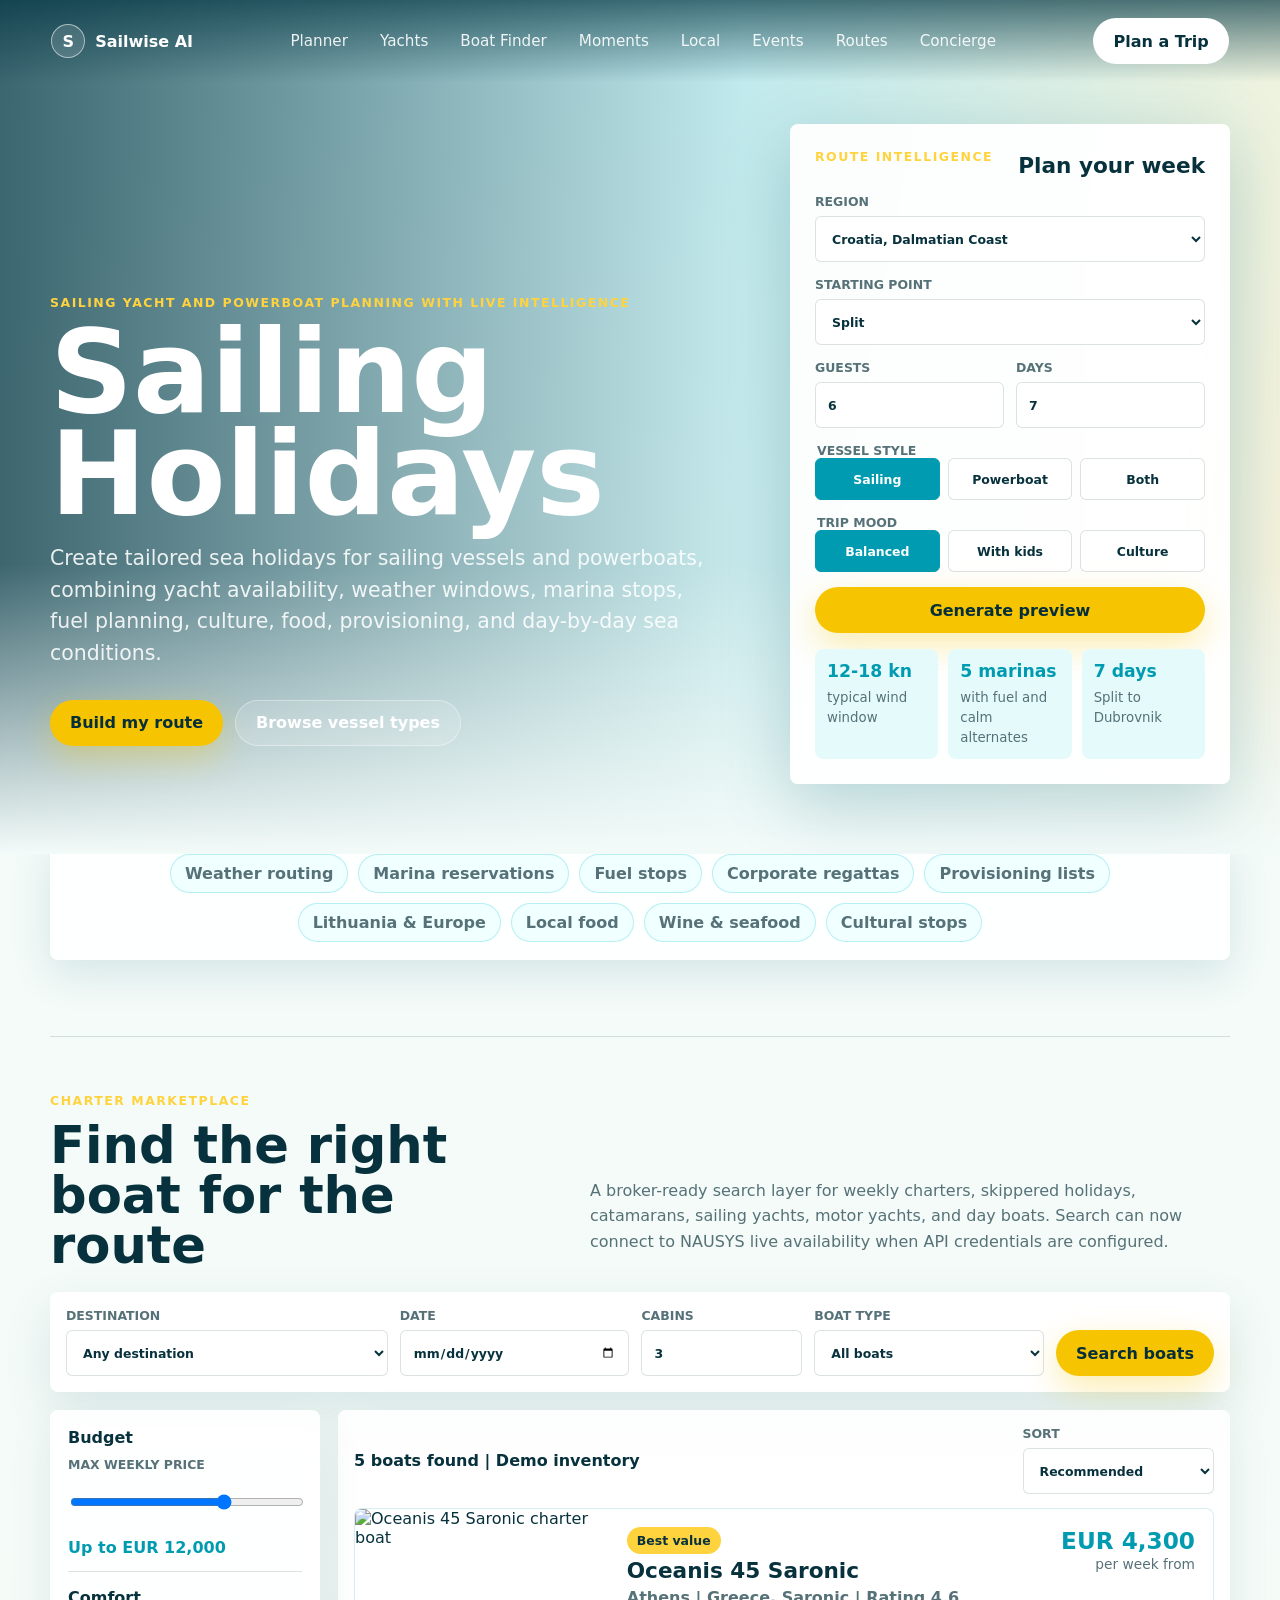
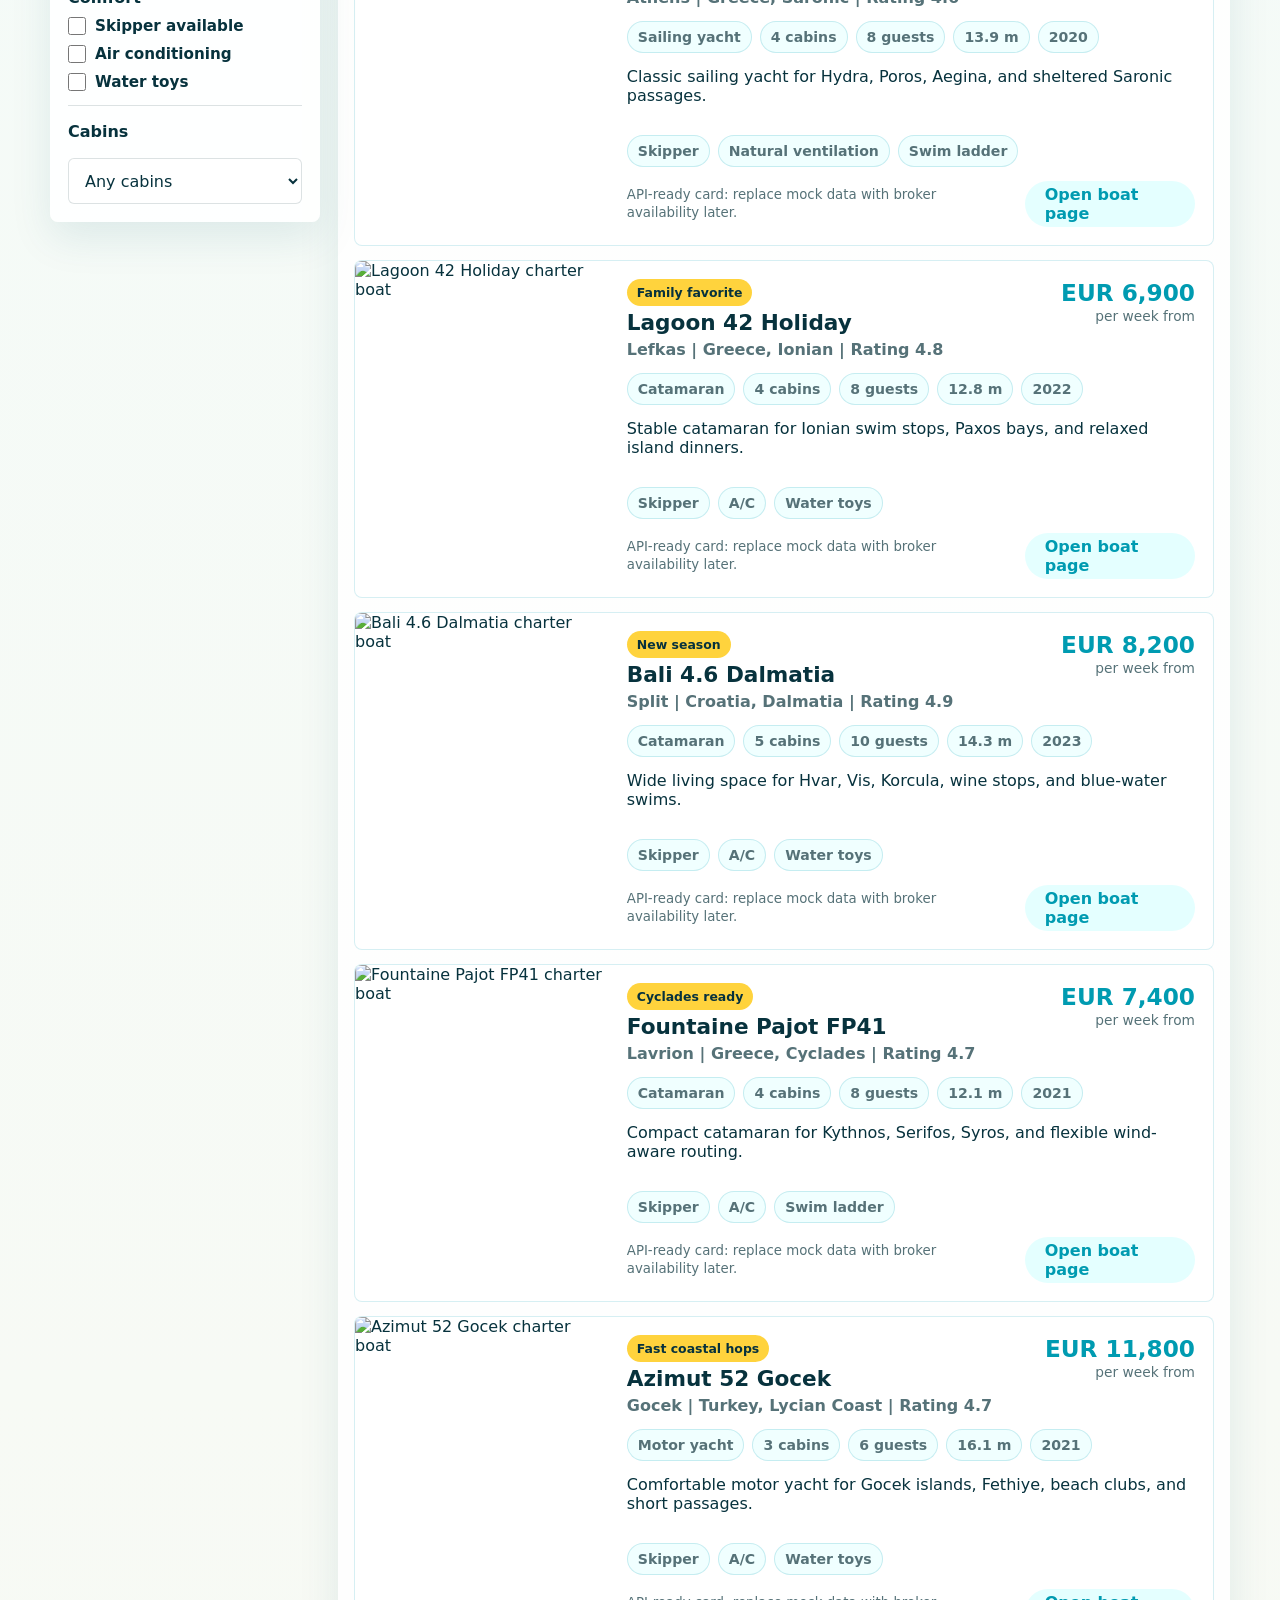
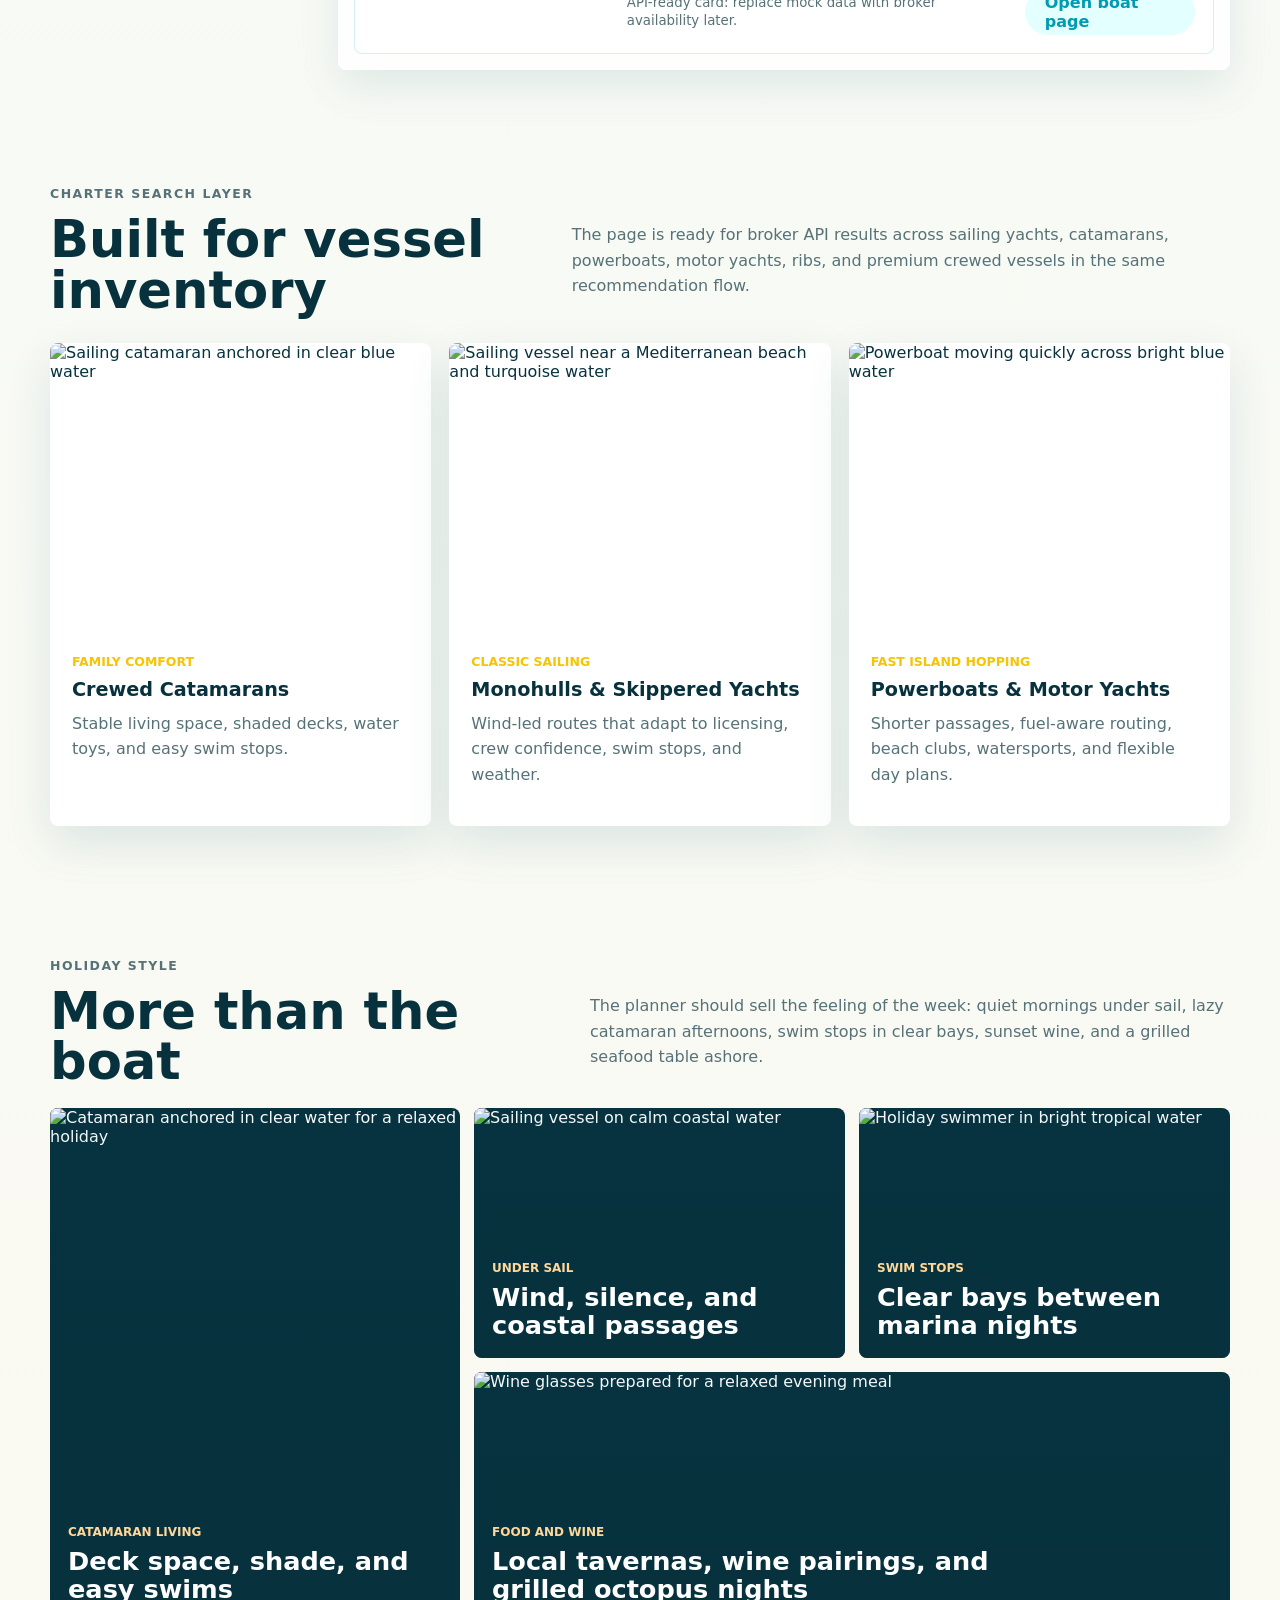
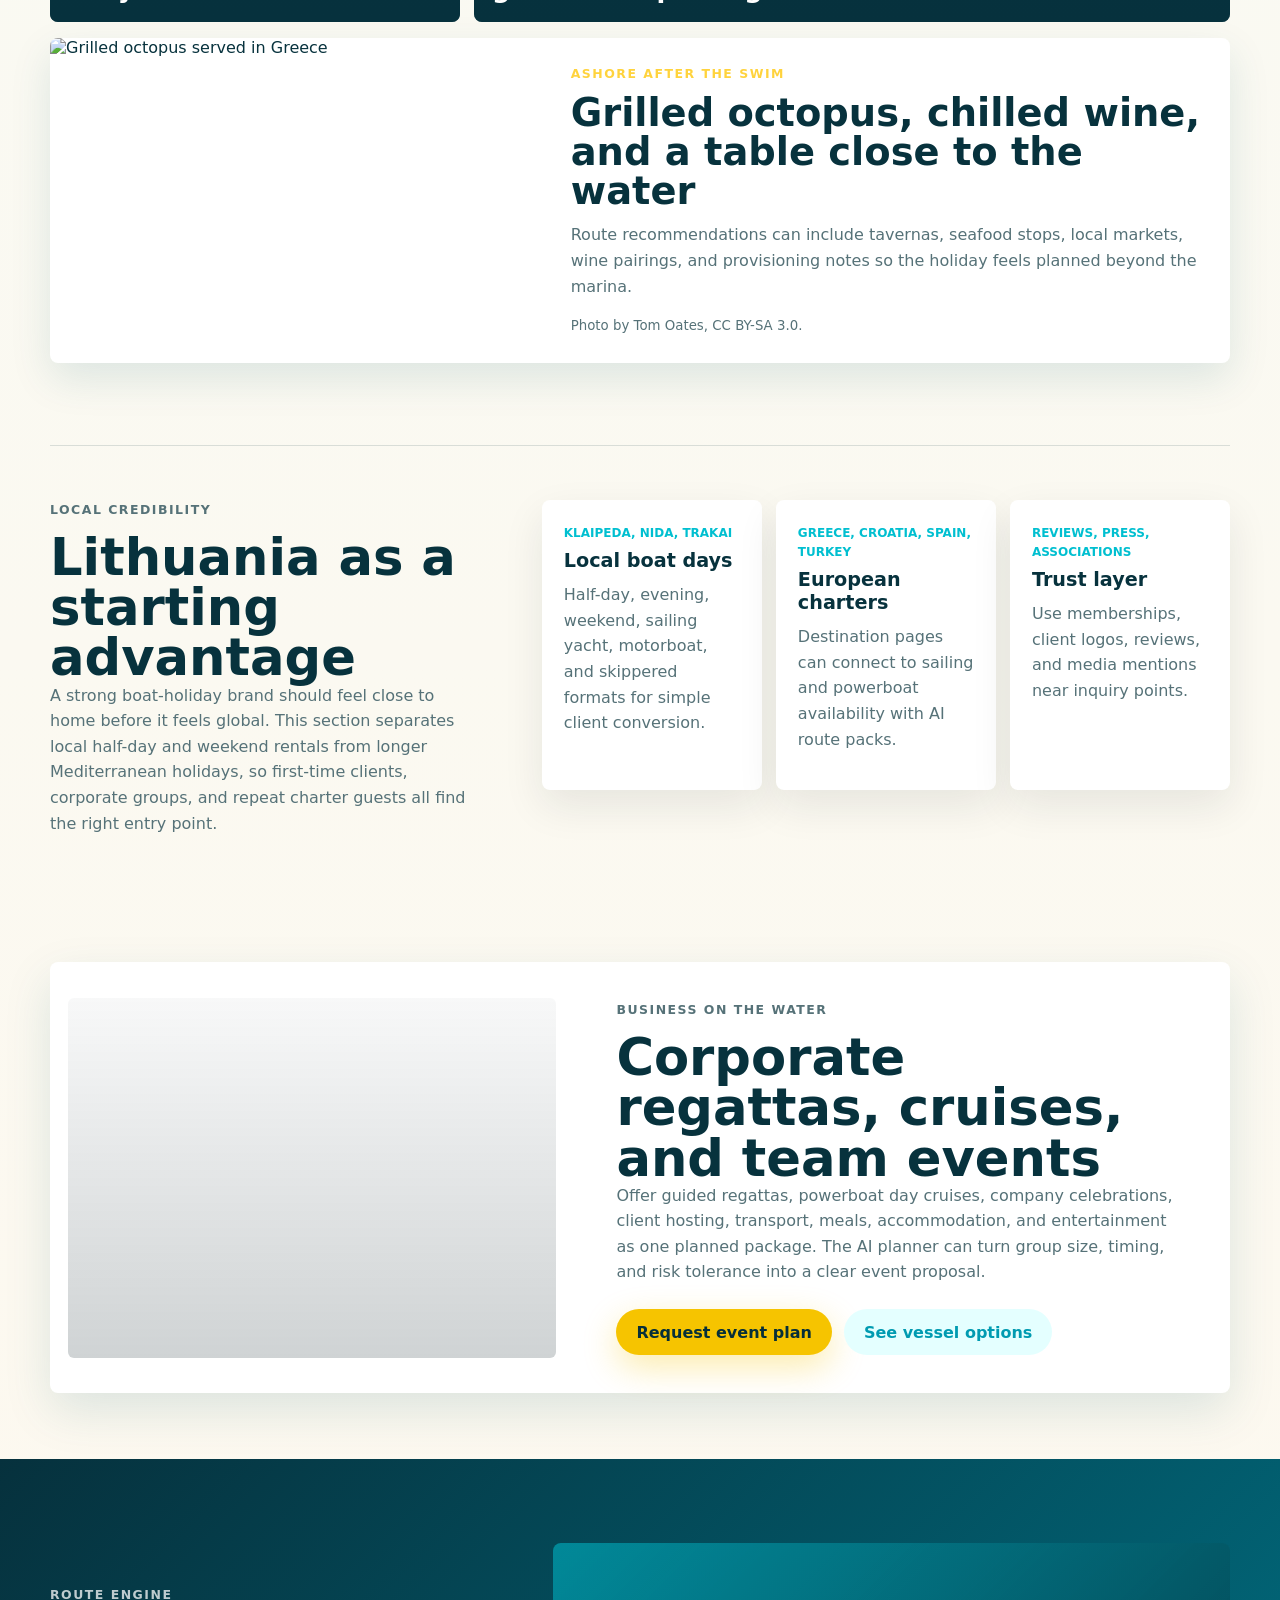
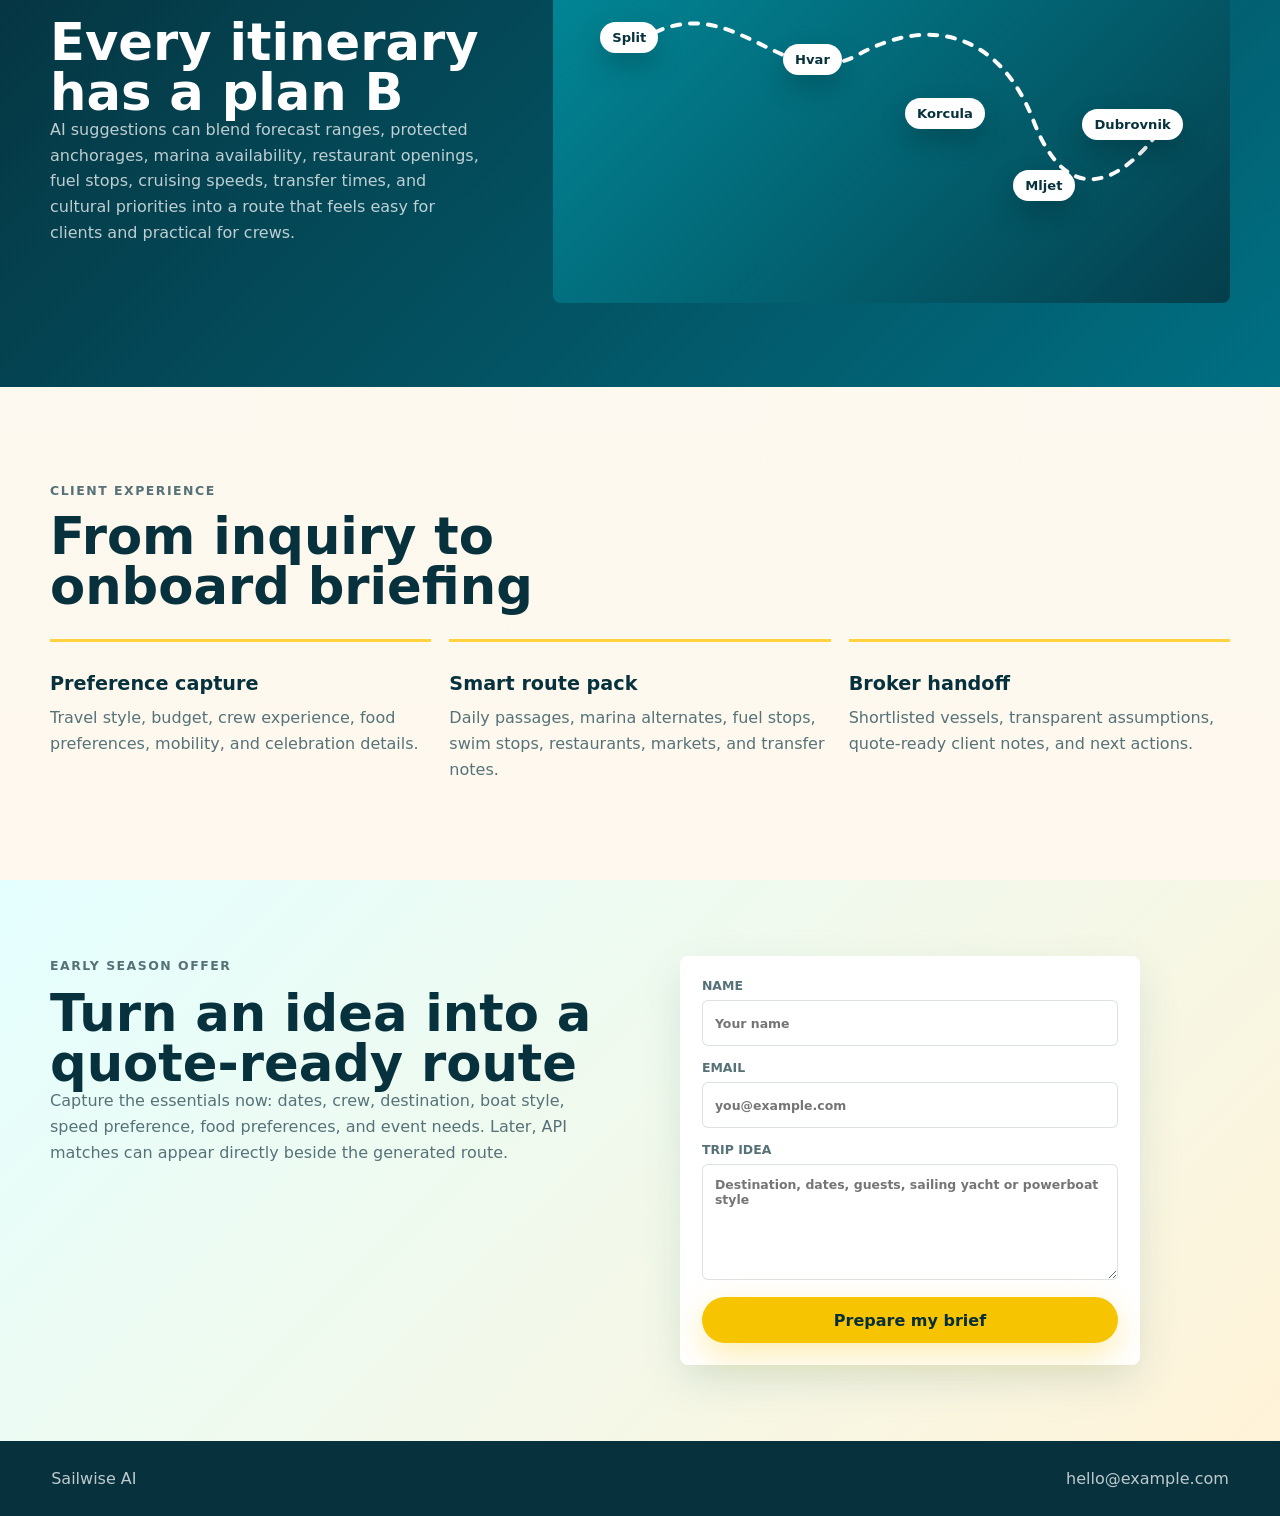
==== index.html @ 71809441 "Add files via upload" ====
<!doctype html>
<html lang="en">
  <head>
    <meta charset="utf-8" />
    <meta name="viewport" content="width=device-width, initial-scale=1" />
    <title>Sailing Holidays | Yacht Charter Planning</title>
    <meta
      name="description"
      content="AI assisted sailing yacht and powerboat holiday planning with routes, weather windows, marinas, food, culture, provisioning, fuel stops, and recommendations."
    />
    <link rel="preconnect" href="https://images.unsplash.com" />
    <link
      rel="stylesheet"
      href="https://unpkg.com/leaflet@1.9.4/dist/leaflet.css"
    />
    <link rel="stylesheet" href="styles.css?v=boat-page-v2" />
  </head>
  <body>
    <header class="site-header" aria-label="Primary navigation">
      <a class="brand" href="#top" aria-label="Sailing Holidays home">
        <span class="brand-mark">S</span>
        <span>Sailwise AI</span>
      </a>
      <nav class="nav-links" aria-label="Main">
        <a href="#planner">Planner</a>
        <a href="#charters">Yachts</a>
        <a href="#boat-finder">Boat Finder</a>
        <a href="#moments">Moments</a>
        <a href="#local">Local</a>
        <a href="#events">Events</a>
        <a href="#routes">Routes</a>
        <a href="#concierge">Concierge</a>
      </nav>
      <a class="nav-cta" href="#planner">Plan a Trip</a>
    </header>

    <main id="top">
      <section class="hero" aria-labelledby="hero-title">
        <div class="hero-shade"></div>
        <div class="hero-inner">
          <div class="hero-copy">
            <p class="eyebrow">Sailing yacht and powerboat planning with live intelligence</p>
            <h1 id="hero-title">Sailing Holidays</h1>
            <p class="hero-lede">
              Create tailored sea holidays for sailing vessels and powerboats, combining yacht
              availability, weather windows, marina stops, fuel planning, culture, food,
              provisioning, and day-by-day sea conditions.
            </p>
            <div class="hero-actions">
              <a class="button primary" href="#planner">Build my route</a>
              <a class="button ghost" href="#charters">Browse vessel types</a>
            </div>
          </div>

          <aside class="planner-panel" id="planner" aria-label="AI sailing holiday route planner">
            <div class="panel-heading">
              <p class="eyebrow">Route intelligence</p>
              <h2>Plan your week</h2>
            </div>

            <form class="planner-form" id="routeForm">
              <label>
                Region
                <select name="region" id="regionSelect">
                  <option value="croatia-dalmatia">Croatia, Dalmatian Coast</option>
                  <option value="greece-ionian">Greece, Ionian Sea</option>
                  <option value="greece-saronic">Greece, Saronic Gulf</option>
                  <option value="greece-cyclades">Greece, Cyclades</option>
                  <option value="turkey-lycian">Turkey, Lycian Coast</option>
                  <option value="italy-amalfi">Italy, Amalfi & Capri</option>
                  <option value="bvi">British Virgin Islands</option>
                </select>
              </label>

              <label>
                Starting point
                <select name="start" id="startSelect"></select>
              </label>

              <div class="field-grid">
                <label>
                  Guests
                  <input name="guests" type="number" min="2" max="12" value="6" />
                </label>
                <label>
                  Days
                  <input name="days" type="number" min="3" max="14" value="7" />
                </label>
              </div>

              <fieldset class="segmented vessel-options" aria-label="Vessel style">
                <legend>Vessel style</legend>
                <label><input type="radio" name="vessel" value="sailing" checked /> Sailing</label>
                <label><input type="radio" name="vessel" value="powerboat" /> Powerboat</label>
                <label><input type="radio" name="vessel" value="mixed" /> Both</label>
              </fieldset>

              <fieldset class="segmented" aria-label="Trip mood">
                <legend>Trip mood</legend>
                <label><input type="radio" name="mood" value="balanced" checked /> Balanced</label>
                <label><input type="radio" name="mood" value="kids" /> With kids</label>
                <label><input type="radio" name="mood" value="culture" /> Culture</label>
              </fieldset>

              <button class="button primary full" type="submit">Generate preview</button>
            </form>

            <div class="route-output" id="routeOutput" aria-live="polite">
              <div>
                <span class="metric">12-18 kn</span>
                <small>typical wind window</small>
              </div>
              <div>
                <span class="metric">5 marinas</span>
                <small>with fuel and calm alternates</small>
              </div>
              <div>
                <span class="metric">7 days</span>
                <small>Split to Dubrovnik</small>
              </div>
            </div>
          </aside>
        </div>
      </section>

      <section class="trust-strip" aria-label="Planning categories">
        <span>Weather routing</span>
        <span>Marina reservations</span>
        <span>Fuel stops</span>
        <span>Corporate regattas</span>
        <span>Provisioning lists</span>
        <span>Lithuania & Europe</span>
        <span>Local food</span>
        <span>Wine & seafood</span>
        <span>Cultural stops</span>
      </section>

      <section class="finder-section" id="boat-finder" aria-labelledby="finder-title">
        <div class="finder-head">
          <div>
            <p class="eyebrow">Charter marketplace</p>
            <h2 id="finder-title">Find the right boat for the route</h2>
          </div>
          <p>
            A broker-ready search layer for weekly charters, skippered holidays, catamarans,
            sailing yachts, motor yachts, and day boats. Search can now connect to NAUSYS live
            availability when API credentials are configured.
          </p>
        </div>

        <form class="finder-search" id="boatFinderForm">
          <label>
            Destination
            <select name="finderRegion" id="finderRegion">
              <option value="all">Any destination</option>
              <option value="greece-ionian">Greece, Ionian Sea</option>
              <option value="greece-saronic">Greece, Saronic Gulf</option>
              <option value="croatia-dalmatia">Croatia, Dalmatian Coast</option>
              <option value="turkey-lycian">Turkey, Lycian Coast</option>
              <option value="italy-amalfi">Italy, Amalfi & Capri</option>
            </select>
          </label>
          <label>
            Date
            <input name="finderDate" type="date" />
          </label>
          <label>
            Cabins
            <input name="finderCabins" type="number" min="1" max="8" value="3" />
          </label>
          <label>
            Boat type
            <select name="finderType" id="finderType">
              <option value="all">All boats</option>
              <option value="catamaran">Catamaran</option>
              <option value="sailing">Sailing yacht</option>
              <option value="motor">Motor yacht</option>
              <option value="powerboat">Powerboat</option>
            </select>
          </label>
          <button class="button primary" type="submit">Search boats</button>
        </form>

        <div class="finder-layout">
          <aside class="finder-filters" aria-label="Boat filters">
            <div class="mobile-filter-head">
              <h3>Filters</h3>
              <button class="button light" type="button" id="closeFilters">Close</button>
            </div>
            <div class="filter-block">
              <h3>Budget</h3>
              <label>
                Max weekly price
                <input id="priceFilter" type="range" min="3000" max="16000" step="500" value="12000" />
              </label>
              <output id="priceOutput">Up to EUR 12,000</output>
            </div>
            <div class="filter-block">
              <h3>Comfort</h3>
              <label class="check-row"><input id="skipperFilter" type="checkbox" /> Skipper available</label>
              <label class="check-row"><input id="acFilter" type="checkbox" /> Air conditioning</label>
              <label class="check-row"><input id="waterToysFilter" type="checkbox" /> Water toys</label>
            </div>
            <div class="filter-block">
              <h3>Cabins</h3>
              <select id="cabinsFilter">
                <option value="0">Any cabins</option>
                <option value="3">3+ cabins</option>
                <option value="4">4+ cabins</option>
                <option value="5">5+ cabins</option>
              </select>
            </div>
          </aside>

          <div class="finder-results-wrap">
            <div class="mobile-filter-bar">
              <button class="button light" type="button" id="openFilters">Filter</button>
              <label>
                Sort
                <select id="mobileSortBoats">
                  <option value="recommended">Recommended</option>
                  <option value="price">Lowest price</option>
                  <option value="rating">Highest rating</option>
                  <option value="year">Newest</option>
                </select>
              </label>
            </div>
            <div class="finder-toolbar">
              <span id="boatResultCount">6 boats found</span>
              <label>
                Sort
                <select id="sortBoats">
                  <option value="recommended">Recommended</option>
                  <option value="price">Lowest price</option>
                  <option value="rating">Highest rating</option>
                  <option value="year">Newest</option>
                </select>
              </label>
            </div>
            <div class="boat-results" id="boatResults" aria-live="polite"></div>
          </div>
        </div>
      </section>

      <section class="section" id="charters">
        <div class="section-head">
          <p class="eyebrow">Charter search layer</p>
          <h2>Built for vessel inventory</h2>
          <p>
            The page is ready for broker API results across sailing yachts, catamarans,
            powerboats, motor yachts, ribs, and premium crewed vessels in the same recommendation flow.
          </p>
        </div>

        <div class="yacht-grid">
          <article class="yacht-card">
            <img
              src="https://images.unsplash.com/photo-1569263979104-865ab7cd8d13?auto=format&fit=crop&w=900&q=80"
              alt="Sailing catamaran anchored in clear blue water"
            />
            <div class="card-body">
              <span>Family comfort</span>
              <h3>Crewed Catamarans</h3>
              <p>Stable living space, shaded decks, water toys, and easy swim stops.</p>
            </div>
          </article>
          <article class="yacht-card">
            <img
              src="https://images.unsplash.com/photo-1507525428034-b723cf961d3e?auto=format&fit=crop&w=900&q=80"
              alt="Sailing vessel near a Mediterranean beach and turquoise water"
            />
            <div class="card-body">
              <span>Classic sailing</span>
              <h3>Monohulls & Skippered Yachts</h3>
              <p>Wind-led routes that adapt to licensing, crew confidence, swim stops, and weather.</p>
            </div>
          </article>
          <article class="yacht-card">
            <img
              src="https://images.unsplash.com/photo-1567899378494-47b22a2ae96a?auto=format&fit=crop&w=900&q=80"
              alt="Powerboat moving quickly across bright blue water"
            />
            <div class="card-body">
              <span>Fast island hopping</span>
              <h3>Powerboats & Motor Yachts</h3>
              <p>Shorter passages, fuel-aware routing, beach clubs, watersports, and flexible day plans.</p>
            </div>
          </article>
        </div>
      </section>

      <section class="moments-section" id="moments" aria-labelledby="moments-title">
        <div class="moments-head">
          <p class="eyebrow">Holiday style</p>
          <h2 id="moments-title">More than the boat</h2>
          <p>
            The planner should sell the feeling of the week: quiet mornings under sail, lazy
            catamaran afternoons, swim stops in clear bays, sunset wine, and a grilled seafood table ashore.
          </p>
        </div>
        <div class="moments-grid">
          <article class="moment-card large">
            <img
              src="https://images.unsplash.com/photo-1569263979104-865ab7cd8d13?auto=format&fit=crop&w=1200&q=82"
              alt="Catamaran anchored in clear water for a relaxed holiday"
            />
            <div>
              <span>Catamaran living</span>
              <h3>Deck space, shade, and easy swims</h3>
            </div>
          </article>
          <article class="moment-card">
            <img
              src="https://images.unsplash.com/photo-1500530855697-b586d89ba3ee?auto=format&fit=crop&w=900&q=82"
              alt="Sailing vessel on calm coastal water"
            />
            <div>
              <span>Under sail</span>
              <h3>Wind, silence, and coastal passages</h3>
            </div>
          </article>
          <article class="moment-card">
            <img
              src="https://images.unsplash.com/photo-1544551763-46a013bb70d5?auto=format&fit=crop&w=900&q=82"
              alt="Holiday swimmer in bright tropical water"
            />
            <div>
              <span>Swim stops</span>
              <h3>Clear bays between marina nights</h3>
            </div>
          </article>
          <article class="moment-card wide">
            <img
              src="https://images.unsplash.com/photo-1510812431401-41d2bd2722f3?auto=format&fit=crop&w=1200&q=82"
              alt="Wine glasses prepared for a relaxed evening meal"
            />
            <div>
              <span>Food and wine</span>
              <h3>Local tavernas, wine pairings, and grilled octopus nights</h3>
            </div>
          </article>
        </div>
        <div class="taste-strip">
          <img
            src="https://upload.wikimedia.org/wikipedia/commons/2/2d/GrilledOctopus.JPG"
            alt="Grilled octopus served in Greece"
          />
          <div>
            <p class="eyebrow">Ashore after the swim</p>
            <h3>Grilled octopus, chilled wine, and a table close to the water</h3>
            <p>
              Route recommendations can include tavernas, seafood stops, local markets,
              wine pairings, and provisioning notes so the holiday feels planned beyond the marina.
            </p>
            <small>Photo by Tom Oates, CC BY-SA 3.0.</small>
          </div>
        </div>
      </section>

      <section class="local-section" id="local">
        <div class="local-copy">
          <p class="eyebrow">Local credibility</p>
          <h2>Lithuania as a starting advantage</h2>
          <p>
            A strong boat-holiday brand should feel close to home before it feels global. This section
            separates local half-day and weekend rentals from longer Mediterranean holidays, so
            first-time clients, corporate groups, and repeat charter guests all find the right entry point.
          </p>
        </div>
        <div class="local-grid">
          <article>
            <span>Klaipeda, Nida, Trakai</span>
            <h3>Local boat days</h3>
            <p>Half-day, evening, weekend, sailing yacht, motorboat, and skippered formats for simple client conversion.</p>
          </article>
          <article>
            <span>Greece, Croatia, Spain, Turkey</span>
            <h3>European charters</h3>
            <p>Destination pages can connect to sailing and powerboat availability with AI route packs.</p>
          </article>
          <article>
            <span>Reviews, press, associations</span>
            <h3>Trust layer</h3>
            <p>Use memberships, client logos, reviews, and media mentions near inquiry points.</p>
          </article>
        </div>
      </section>

      <section class="events-band" id="events">
        <div class="events-media" aria-hidden="true"></div>
        <div class="events-copy">
          <p class="eyebrow">Business on the water</p>
          <h2>Corporate regattas, cruises, and team events</h2>
          <p>
            Offer guided regattas, powerboat day cruises, company celebrations, client hosting,
            transport, meals, accommodation, and entertainment as one planned package. The AI planner
            can turn group size, timing, and risk tolerance into a clear event proposal.
          </p>
          <div class="event-actions">
            <a class="button primary" href="#inquiry">Request event plan</a>
            <a class="button light" href="#charters">See vessel options</a>
          </div>
        </div>
      </section>

      <section class="route-section" id="routes">
        <div class="route-copy">
          <p class="eyebrow">Route engine</p>
          <h2>Every itinerary has a plan B</h2>
          <p>
            AI suggestions can blend forecast ranges, protected anchorages, marina availability,
            restaurant openings, fuel stops, cruising speeds, transfer times, and cultural priorities
            into a route that feels easy for clients and practical for crews.
          </p>
        </div>
        <div class="route-map" aria-label="Sample boat holiday route">
          <div class="port port-a">Split</div>
          <div class="port port-b">Hvar</div>
          <div class="port port-c">Korcula</div>
          <div class="port port-d">Mljet</div>
          <div class="port port-e">Dubrovnik</div>
          <svg viewBox="0 0 640 360" role="img" aria-label="Curved sample boat route line">
            <path d="M68 98 C160 38 210 154 286 112 S430 94 462 178 S544 246 588 188" />
          </svg>
        </div>
      </section>

      <section class="section compact" id="concierge">
        <div class="section-head">
          <p class="eyebrow">Client experience</p>
          <h2>From inquiry to onboard briefing</h2>
        </div>
        <div class="feature-row">
          <article>
            <h3>Preference capture</h3>
            <p>Travel style, budget, crew experience, food preferences, mobility, and celebration details.</p>
          </article>
          <article>
            <h3>Smart route pack</h3>
            <p>Daily passages, marina alternates, fuel stops, swim stops, restaurants, markets, and transfer notes.</p>
          </article>
          <article>
            <h3>Broker handoff</h3>
            <p>Shortlisted vessels, transparent assumptions, quote-ready client notes, and next actions.</p>
          </article>
        </div>
      </section>

      <section class="inquiry-section" id="inquiry" aria-labelledby="inquiry-title">
        <div>
          <p class="eyebrow">Early season offer</p>
          <h2 id="inquiry-title">Turn an idea into a quote-ready route</h2>
          <p>
            Capture the essentials now: dates, crew, destination, boat style, speed preference,
            food preferences, and event needs. Later, API matches can appear directly beside the generated route.
          </p>
        </div>
        <form class="inquiry-form">
          <label>
            Name
            <input type="text" name="name" placeholder="Your name" />
          </label>
          <label>
            Email
            <input type="email" name="email" placeholder="you@example.com" />
          </label>
          <label>
            Trip idea
            <textarea name="idea" placeholder="Destination, dates, guests, sailing yacht or powerboat style"></textarea>
          </label>
          <button class="button primary full" type="button">Prepare my brief</button>
        </form>
      </section>
    </main>

    <footer class="footer">
      <span>Sailwise AI</span>
      <a href="mailto:hello@example.com">hello@example.com</a>
    </footer>

    <script src="https://unpkg.com/leaflet@1.9.4/dist/leaflet.js"></script>
    <script src="script.js?v=boat-page-v2"></script>
  </body>
</html>
---- styles.css ----
:root {
  --ink: #07323d;
  --muted: #567278;
  --paper: #f3fbf9;
  --sea: #009bb1;
  --teal: #00bfd0;
  --coral: #f6c400;
  --gold: #ffd33d;
  --night: #06313d;
  --line: rgba(7, 50, 61, 0.14);
  --white: #ffffff;
  --shadow: 0 20px 70px rgba(0, 91, 111, 0.24);
}

* {
  box-sizing: border-box;
}

html {
  scroll-behavior: smooth;
}

body {
  margin: 0;
  color: var(--ink);
  font-family:
    Inter, ui-sans-serif, system-ui, -apple-system, BlinkMacSystemFont, "Segoe UI", sans-serif;
  background:
    linear-gradient(180deg, #e9fbfb 0, var(--paper) 520px, #fff8ed 100%);
  letter-spacing: 0;
}

a {
  color: inherit;
  text-decoration: none;
}

img {
  display: block;
  width: 100%;
}

.site-header {
  position: fixed;
  top: 0;
  left: 0;
  right: 0;
  z-index: 20;
  display: flex;
  align-items: center;
  justify-content: space-between;
  gap: 24px;
  padding: 18px clamp(18px, 4vw, 56px);
  color: var(--white);
  background: linear-gradient(180deg, rgba(3, 53, 65, 0.68), rgba(3, 53, 65, 0));
}

.brand {
  display: inline-flex;
  align-items: center;
  gap: 10px;
  font-weight: 800;
}

.brand-mark {
  display: grid;
  width: 34px;
  height: 34px;
  place-items: center;
  border: 1px solid rgba(255, 255, 255, 0.55);
  border-radius: 50%;
  background: rgba(255, 255, 255, 0.14);
}

.nav-links {
  display: flex;
  align-items: center;
  gap: clamp(14px, 3vw, 32px);
  font-size: 0.95rem;
}

.nav-links a {
  opacity: 0.9;
}

.nav-links a:hover {
  opacity: 1;
}

.nav-cta,
.button {
  display: inline-flex;
  min-height: 46px;
  align-items: center;
  justify-content: center;
  border: 0;
  border-radius: 999px;
  padding: 0 20px;
  font: inherit;
  font-weight: 800;
  cursor: pointer;
}

.nav-cta {
  color: var(--ink);
  background: var(--white);
}

.hero {
  position: relative;
  min-height: 94vh;
  overflow: hidden;
  color: var(--white);
  background:
    linear-gradient(90deg, rgba(4, 55, 68, 0.76), rgba(0, 155, 177, 0.18) 58%, rgba(255, 200, 74, 0.16)),
    url("https://images.pexels.com/photos/32330651/pexels-photo-32330651.jpeg?auto=compress&cs=tinysrgb&w=2400")
      center 58% / cover;
  background-position:
    center,
    center 58%;
  background-size:
    cover,
    cover;
}

.hero-shade {
  position: absolute;
  inset: auto 0 0;
  height: 34%;
  background: linear-gradient(0deg, var(--paper), rgba(243, 251, 249, 0));
}

.hero-inner {
  position: relative;
  z-index: 1;
  display: grid;
  grid-template-columns: minmax(0, 1fr) minmax(330px, 440px);
  gap: clamp(28px, 6vw, 80px);
  align-items: end;
  width: calc(100% - 36px);
  max-width: 1180px;
  min-height: 94vh;
  margin: 0 auto;
  padding: 124px 0 70px;
}

.hero-copy {
  max-width: 700px;
  padding-bottom: 38px;
}

.eyebrow {
  margin: 0 0 12px;
  color: var(--gold);
  font-size: 0.78rem;
  font-weight: 900;
  letter-spacing: 0.12em;
  text-transform: uppercase;
}

h1,
h2,
h3,
p {
  margin-top: 0;
}

h1 {
  max-width: 760px;
  margin-bottom: 18px;
  font-size: clamp(3.4rem, 9vw, 7.8rem);
  line-height: 0.88;
  letter-spacing: 0;
}

.hero-lede {
  max-width: 660px;
  margin-bottom: 30px;
  color: rgba(255, 255, 255, 0.88);
  font-size: clamp(1.05rem, 2vw, 1.28rem);
  line-height: 1.55;
}

.hero-actions {
  display: flex;
  flex-wrap: wrap;
  gap: 12px;
}

.button.primary {
  color: #062f39;
  background: var(--coral);
  box-shadow: 0 12px 34px rgba(246, 196, 0, 0.32);
}

.button.ghost {
  color: var(--white);
  background: rgba(255, 255, 255, 0.15);
  border: 1px solid rgba(255, 255, 255, 0.36);
}

.button.full {
  width: 100%;
}

.planner-panel {
  border: 1px solid rgba(255, 255, 255, 0.28);
  border-radius: 8px;
  padding: 24px;
  color: var(--ink);
  background: rgba(255, 255, 255, 0.94);
  box-shadow: var(--shadow);
  backdrop-filter: blur(16px);
}

.panel-heading {
  display: flex;
  align-items: end;
  justify-content: space-between;
  gap: 14px;
  margin-bottom: 18px;
}

.panel-heading h2 {
  margin: 0;
  font-size: 1.35rem;
}

.planner-form {
  display: grid;
  gap: 15px;
}

label,
legend {
  color: var(--muted);
  font-size: 0.78rem;
  font-weight: 900;
  text-transform: uppercase;
}

select,
input {
  width: 100%;
  height: 46px;
  margin-top: 7px;
  border: 1px solid var(--line);
  border-radius: 6px;
  padding: 0 12px;
  color: var(--ink);
  background: var(--white);
  font: inherit;
}

textarea {
  width: 100%;
  min-height: 116px;
  margin-top: 7px;
  border: 1px solid var(--line);
  border-radius: 6px;
  padding: 12px;
  color: var(--ink);
  background: var(--white);
  font: inherit;
  resize: vertical;
}

.field-grid {
  display: grid;
  grid-template-columns: 1fr 1fr;
  gap: 12px;
}

.segmented {
  display: grid;
  grid-template-columns: repeat(3, 1fr);
  gap: 8px;
  margin: 0;
  border: 0;
  padding: 0;
}

.segmented legend {
  grid-column: 1 / -1;
  margin-bottom: 0;
}

.segmented label {
  display: flex;
  min-height: 42px;
  align-items: center;
  justify-content: center;
  border: 1px solid var(--line);
  border-radius: 6px;
  padding: 0 8px;
  color: var(--ink);
  background: var(--white);
  text-align: center;
  text-transform: none;
}

.segmented input {
  position: absolute;
  opacity: 0;
  pointer-events: none;
}

.segmented label:has(input:checked) {
  border-color: var(--sea);
  color: var(--white);
  background: var(--sea);
}

.route-output {
  display: grid;
  grid-template-columns: repeat(3, 1fr);
  gap: 10px;
  margin-top: 16px;
}

.route-output > div {
  min-height: 84px;
  border-radius: 8px;
  padding: 12px;
  background: #e5fbfb;
}

.route-output .route-loading,
.route-output .ai-preview {
  grid-column: 1 / -1;
}

.ai-preview p {
  margin: 8px 0 0;
  color: var(--muted);
  line-height: 1.55;
}

.real-route-map {
  display: grid;
  grid-template-columns: minmax(220px, 0.9fr) minmax(0, 1fr);
  gap: 14px;
  align-items: stretch;
  margin: 12px 0 16px;
}

.leaflet-route-map {
  width: 100%;
  height: 280px;
  min-height: 190px;
  border-radius: 8px;
  overflow: hidden;
  border: 1px solid rgba(0, 155, 177, 0.22);
  box-shadow: inset 0 0 0 1px rgba(255, 255, 255, 0.4);
}

.painted-route-map {
  background: #e5fbfb;
}

.painted-route-map svg {
  display: block;
  width: 100%;
  height: 100%;
}

.chart-land {
  fill: #f6e7bd;
  stroke: rgba(7, 50, 61, 0.16);
  stroke-width: 0.7;
}

.chart-island {
  fill: #fff2c8;
  stroke: rgba(7, 50, 61, 0.18);
  stroke-width: 0.6;
}

.chart-contour {
  fill: none;
  stroke: rgba(255, 255, 255, 0.55);
  stroke-dasharray: 2 3;
  stroke-linecap: round;
  stroke-width: 0.9;
}

.chart-route {
  fill: none;
  stroke: #f6c400;
  stroke-dasharray: 3 2.4;
  stroke-linecap: round;
  stroke-linejoin: round;
  stroke-width: 1.7;
}

.chart-stop {
  fill: #f6c400;
  stroke: #ffffff;
  stroke-width: 0.9;
}

.chart-stop-number {
  fill: #06313d;
  font-size: 3.5px;
  font-weight: 900;
  text-anchor: middle;
}

.chart-label {
  fill: #06313d;
  font-size: 3.1px;
  font-weight: 800;
  paint-order: stroke;
  stroke: rgba(255, 255, 255, 0.74);
  stroke-width: 1px;
}

.route-number-tooltip {
  border: 0;
  box-shadow: none;
  color: #06313d;
  background: transparent;
  font-size: 0.72rem;
  font-weight: 900;
}

.mini-route-stops {
  display: grid;
  gap: 8px;
  max-height: 230px;
  margin: 0;
  overflow: auto;
  padding: 0;
  list-style: none;
}

.mini-route-stops li {
  border: 1px solid rgba(0, 155, 177, 0.18);
  border-radius: 8px;
  padding: 10px;
  background: rgba(255, 255, 255, 0.72);
}

.mini-route-stops strong,
.mini-route-stops span {
  display: block;
}

.mini-route-stops strong {
  margin-bottom: 4px;
  color: var(--ink);
}

.mini-route-stops span {
  color: var(--muted);
  font-size: 0.9rem;
  line-height: 1.35;
}

.route-error {
  border: 1px solid rgba(180, 53, 35, 0.26);
  background: #fff4e0;
}

.metric {
  display: block;
  margin-bottom: 6px;
  color: var(--sea);
  font-size: 1.08rem;
  font-weight: 900;
}

small {
  color: var(--muted);
  line-height: 1.35;
}

.trust-strip {
  display: flex;
  flex-wrap: wrap;
  gap: 10px;
  justify-content: center;
  width: calc(100% - 36px);
  max-width: 1180px;
  margin: -18px auto 0;
  padding: 18px;
  border-radius: 8px;
  color: var(--muted);
  background: rgba(255, 255, 255, 0.94);
  box-shadow: 0 14px 40px rgba(0, 91, 111, 0.13);
}

.trust-strip span {
  border: 1px solid rgba(0, 191, 208, 0.24);
  border-radius: 999px;
  padding: 9px 14px;
  font-weight: 800;
  background: #f0ffff;
}

.section {
  width: calc(100% - 36px);
  max-width: 1180px;
  margin: 0 auto;
  padding: 94px 0 30px;
}

.section-head {
  display: grid;
  grid-template-columns: 0.75fr 1fr;
  gap: 28px;
  align-items: end;
  margin-bottom: 28px;
}

.section-head .eyebrow {
  grid-column: 1 / -1;
  margin-bottom: -18px;
}

h2 {
  margin-bottom: 0;
  font-size: clamp(2rem, 4vw, 3.7rem);
  line-height: 0.98;
}

.section-head p,
.route-copy p,
.feature-row p,
.card-body p {
  color: var(--muted);
  line-height: 1.6;
}

.yacht-grid {
  display: grid;
  grid-template-columns: repeat(3, 1fr);
  gap: 18px;
}

.yacht-card {
  overflow: hidden;
  border-radius: 8px;
  background: var(--white);
  box-shadow: 0 18px 46px rgba(0, 91, 111, 0.12);
}

.yacht-card img {
  aspect-ratio: 4 / 3;
  object-fit: cover;
}

.card-body {
  padding: 22px;
}

.card-body span {
  color: var(--coral);
  font-size: 0.78rem;
  font-weight: 900;
  text-transform: uppercase;
}

.card-body h3,
.feature-row h3,
.local-grid h3 {
  margin: 8px 0 10px;
  font-size: 1.2rem;
}

.finder-section {
  width: calc(100% - 36px);
  max-width: 1180px;
  margin: 76px auto 0;
  padding: 56px 0 20px;
  border-top: 1px solid var(--line);
}

.finder-head {
  display: grid;
  grid-template-columns: minmax(0, 0.8fr) minmax(0, 1fr);
  gap: 28px;
  align-items: end;
  margin-bottom: 22px;
}

.finder-head p:not(.eyebrow) {
  color: var(--muted);
  line-height: 1.6;
}

.finder-search {
  display: grid;
  grid-template-columns: 1.4fr 1fr 0.7fr 1fr auto;
  gap: 12px;
  align-items: end;
  border-radius: 8px;
  padding: 16px;
  background: var(--white);
  box-shadow: 0 18px 48px rgba(0, 91, 111, 0.12);
}

.finder-layout {
  display: grid;
  grid-template-columns: 270px minmax(0, 1fr);
  gap: 18px;
  align-items: start;
  margin-top: 18px;
}

.finder-filters,
.finder-results-wrap {
  border-radius: 8px;
  background: rgba(255, 255, 255, 0.9);
  box-shadow: 0 16px 42px rgba(0, 91, 111, 0.1);
}

.finder-filters {
  display: grid;
  gap: 16px;
  padding: 18px;
  position: sticky;
  top: 84px;
}

.mobile-filter-head,
.mobile-filter-bar {
  display: none;
}

.filter-block {
  display: grid;
  gap: 10px;
  padding-bottom: 14px;
  border-bottom: 1px solid var(--line);
}

.filter-block:last-child {
  border-bottom: 0;
  padding-bottom: 0;
}

.filter-block h3 {
  margin: 0;
  font-size: 1rem;
}

.filter-block output {
  color: var(--sea);
  font-weight: 900;
}

.check-row {
  display: flex;
  align-items: center;
  gap: 9px;
  color: var(--ink);
  font-size: 0.95rem;
  font-weight: 700;
  text-transform: none;
}

.check-row input {
  width: 18px;
  height: 18px;
  margin: 0;
}

.finder-results-wrap {
  padding: 16px;
}

.finder-toolbar {
  display: flex;
  align-items: center;
  justify-content: space-between;
  gap: 14px;
  margin-bottom: 14px;
}

.finder-toolbar span {
  color: var(--ink);
  font-weight: 900;
}

.finder-toolbar label {
  min-width: 190px;
}

.boat-results {
  display: grid;
  gap: 14px;
}

.boat-card {
  display: grid;
  grid-template-columns: minmax(230px, 0.42fr) minmax(0, 1fr);
  overflow: hidden;
  border: 1px solid rgba(0, 155, 177, 0.16);
  border-radius: 8px;
  background: var(--white);
}

.boat-card img {
  height: 100%;
  min-height: 245px;
  object-fit: cover;
}

.boat-card-image-link {
  display: block;
  min-height: 245px;
}

.boat-card-body {
  display: grid;
  gap: 14px;
  padding: 18px;
}

.boat-card-top {
  display: flex;
  align-items: start;
  justify-content: space-between;
  gap: 14px;
}

.boat-card h3 {
  margin: 4px 0 5px;
  font-size: 1.35rem;
}

.boat-location {
  color: var(--muted);
  font-weight: 700;
}

.boat-badge {
  display: inline-flex;
  width: fit-content;
  border-radius: 999px;
  padding: 6px 10px;
  color: #06313d;
  background: var(--gold);
  font-size: 0.78rem;
  font-weight: 900;
}

.boat-price {
  text-align: right;
}

.boat-price strong {
  display: block;
  color: var(--sea);
  font-size: 1.45rem;
}

.boat-price span {
  color: var(--muted);
  font-size: 0.86rem;
}

.boat-specs,
.boat-includes {
  display: flex;
  flex-wrap: wrap;
  gap: 8px;
  margin: 0;
  padding: 0;
  list-style: none;
}

.boat-specs li,
.boat-includes li {
  border: 1px solid rgba(0, 155, 177, 0.18);
  border-radius: 999px;
  padding: 7px 10px;
  color: var(--muted);
  background: #f0ffff;
  font-size: 0.88rem;
  font-weight: 800;
}

.boat-card-actions {
  display: flex;
  align-items: center;
  justify-content: space-between;
  gap: 14px;
}

.boat-card-actions small {
  color: var(--muted);
}

.boat-empty {
  border: 1px dashed rgba(0, 155, 177, 0.35);
  border-radius: 8px;
  padding: 22px;
  color: var(--muted);
  background: #f0ffff;
}

.local-section {
  display: grid;
  grid-template-columns: 0.76fr 1.24fr;
  gap: clamp(28px, 6vw, 70px);
  align-items: start;
  width: calc(100% - 36px);
  max-width: 1180px;
  margin: 70px auto 0;
  padding: 54px 0 34px;
  border-top: 1px solid var(--line);
}

.local-copy p,
.local-grid p,
.events-copy p,
.inquiry-section p {
  color: var(--muted);
  line-height: 1.6;
}

.local-grid {
  display: grid;
  grid-template-columns: repeat(3, 1fr);
  gap: 14px;
}

.local-grid article {
  min-height: 220px;
  border-radius: 8px;
  padding: 22px;
  background: var(--white);
  box-shadow: 0 16px 42px rgba(22, 38, 44, 0.09);
}

.local-grid span {
  color: var(--teal);
  font-size: 0.75rem;
  font-weight: 900;
  text-transform: uppercase;
}

.events-band {
  display: grid;
  grid-template-columns: minmax(280px, 0.82fr) minmax(0, 1fr);
  gap: clamp(24px, 5vw, 60px);
  align-items: center;
  width: calc(100% - 36px);
  max-width: 1180px;
  margin: 76px auto 0;
  padding: 18px;
  border-radius: 8px;
  background: var(--white);
  box-shadow: 0 18px 48px rgba(0, 91, 111, 0.13);
}

.events-media {
  min-height: 360px;
  border-radius: 6px;
  background:
    linear-gradient(180deg, rgba(16, 35, 41, 0.03), rgba(16, 35, 41, 0.2)),
    url("https://images.unsplash.com/photo-1528154291023-a6525fabe5b4?auto=format&fit=crop&w=1200&q=80")
      center / cover;
}

.events-copy {
  padding: 20px clamp(8px, 3vw, 36px) 20px 0;
}

.event-actions {
  display: flex;
  flex-wrap: wrap;
  gap: 12px;
  margin-top: 24px;
}

.button.light {
  color: var(--sea);
  background: #e4ffff;
}

.moments-section {
  width: calc(100% - 36px);
  max-width: 1180px;
  margin: 70px auto 0;
  padding: 30px 0 12px;
}

.moments-head {
  display: grid;
  grid-template-columns: minmax(0, 0.8fr) minmax(0, 1fr);
  gap: 28px;
  align-items: end;
  margin-bottom: 22px;
}

.moments-head .eyebrow {
  grid-column: 1 / -1;
  margin-bottom: -18px;
}

.moments-head p {
  color: var(--muted);
  line-height: 1.6;
}

.moments-grid {
  display: grid;
  grid-template-columns: 1.05fr 0.95fr 0.95fr;
  grid-auto-rows: 250px;
  gap: 14px;
}

.moment-card {
  position: relative;
  min-height: 230px;
  overflow: hidden;
  border-radius: 8px;
  color: var(--white);
  background: var(--night);
}

.moment-card.large {
  grid-row: span 2;
}

.moment-card.wide {
  grid-column: span 2;
}

.moment-card img {
  height: 100%;
  object-fit: cover;
  filter: saturate(1.04);
}

.moment-card::after {
  content: "";
  position: absolute;
  inset: 0;
  background: linear-gradient(180deg, rgba(0, 155, 177, 0.02), rgba(6, 49, 61, 0.66));
}

.moment-card div {
  position: absolute;
  left: 18px;
  right: 18px;
  bottom: 18px;
  z-index: 1;
}

.moment-card span {
  color: #ffd79a;
  font-size: 0.75rem;
  font-weight: 900;
  text-transform: uppercase;
}

.moment-card h3 {
  max-width: 520px;
  margin: 7px 0 0;
  font-size: clamp(1.12rem, 2vw, 1.6rem);
  line-height: 1.12;
}

.taste-strip {
  display: grid;
  grid-template-columns: minmax(240px, 0.72fr) minmax(0, 1fr);
  gap: clamp(18px, 4vw, 46px);
  align-items: center;
  margin-top: 16px;
  overflow: hidden;
  border-radius: 8px;
  background: var(--white);
  box-shadow: 0 16px 42px rgba(0, 91, 111, 0.12);
}

.taste-strip img {
  height: 100%;
  min-height: 290px;
  object-fit: cover;
}

.taste-strip div {
  padding: 28px 28px 28px 0;
}

.taste-strip h3 {
  margin: 0 0 12px;
  font-size: clamp(1.5rem, 3vw, 2.45rem);
  line-height: 1.02;
}

.taste-strip p:not(.eyebrow) {
  color: var(--muted);
  line-height: 1.6;
}

.route-section {
  display: grid;
  grid-template-columns: 0.78fr 1.22fr;
  gap: clamp(28px, 6vw, 70px);
  align-items: center;
  margin-top: 66px;
  padding: 84px max(18px, calc((100vw - 1180px) / 2));
  color: var(--white);
  background: linear-gradient(135deg, #06313d, #006f82);
}

.route-copy p {
  color: rgba(255, 255, 255, 0.74);
}

.route-map {
  position: relative;
  min-height: 360px;
  overflow: hidden;
  border-radius: 8px;
  background:
    linear-gradient(135deg, rgba(0, 191, 208, 0.55), rgba(6, 49, 61, 0.78)),
    url("https://images.unsplash.com/photo-1515238152791-8216bfdf89a7?auto=format&fit=crop&w=1400&q=80")
      center / cover;
}

.route-map svg {
  position: absolute;
  inset: 0;
  width: 100%;
  height: 100%;
}

.route-map path {
  fill: none;
  stroke: var(--white);
  stroke-dasharray: 8 10;
  stroke-linecap: round;
  stroke-width: 4;
}

.port {
  position: absolute;
  z-index: 2;
  border-radius: 999px;
  padding: 8px 12px;
  color: var(--ink);
  background: var(--white);
  font-size: 0.82rem;
  font-weight: 900;
  box-shadow: 0 12px 28px rgba(0, 0, 0, 0.2);
}

.port-a {
  left: 7%;
  top: 22%;
}

.port-b {
  left: 34%;
  top: 28%;
}

.port-c {
  left: 52%;
  top: 43%;
}

.port-d {
  left: 68%;
  top: 63%;
}

.port-e {
  right: 7%;
  top: 46%;
}

.compact {
  padding-bottom: 82px;
}

.feature-row {
  display: grid;
  grid-template-columns: repeat(3, 1fr);
  gap: 18px;
}

.feature-row article {
  border-top: 3px solid var(--gold);
  padding: 22px 0 0;
}

.inquiry-section {
  display: grid;
  grid-template-columns: minmax(0, 0.86fr) minmax(320px, 460px);
  gap: clamp(28px, 6vw, 80px);
  align-items: start;
  padding: 76px max(18px, calc((100vw - 1180px) / 2));
  background: linear-gradient(135deg, #e4ffff, #fff3d8);
}

.inquiry-form {
  display: grid;
  gap: 14px;
  border-radius: 8px;
  padding: 22px;
  background: var(--white);
  box-shadow: 0 16px 42px rgba(0, 91, 111, 0.12);
}

.footer {
  display: flex;
  justify-content: space-between;
  gap: 18px;
  padding: 28px clamp(18px, 4vw, 56px);
  color: rgba(255, 255, 255, 0.74);
  background: var(--night);
}

.boat-detail-page {
  background: #f4fbf9;
}

.detail-header {
  position: sticky;
  top: 0;
  z-index: 30;
  display: flex;
  align-items: center;
  justify-content: space-between;
  gap: 18px;
  padding: 16px clamp(18px, 4vw, 56px);
  background: rgba(244, 251, 249, 0.92);
  border-bottom: 1px solid var(--line);
  backdrop-filter: blur(14px);
}

.detail-brand {
  color: var(--ink);
}

.boat-detail {
  display: grid;
  gap: 42px;
  width: calc(100% - 36px);
  max-width: 1180px;
  margin: 0 auto;
  padding: 34px 0 70px;
}

.detail-loading {
  display: grid;
  min-height: 58vh;
  align-content: center;
  gap: 16px;
}

.detail-loading h1 {
  max-width: 760px;
  font-size: clamp(2.6rem, 7vw, 5.6rem);
  line-height: 0.92;
}

.boat-hero-detail {
  display: grid;
  grid-template-columns: minmax(0, 1.35fr) minmax(340px, 0.65fr);
  gap: 28px;
  align-items: stretch;
}

.boat-hero-media {
  overflow: hidden;
  min-height: 520px;
  border-radius: 8px;
  background: #dff6f2;
}

.boat-hero-media img,
.boat-gallery img {
  width: 100%;
  height: 100%;
  object-fit: cover;
}

.boat-summary-panel,
.detail-card {
  border: 1px solid var(--line);
  border-radius: 8px;
  background: var(--white);
  box-shadow: 0 18px 54px rgba(0, 91, 111, 0.14);
}

.boat-summary-panel {
  display: grid;
  align-content: end;
  gap: 18px;
  padding: 28px;
}

.boat-summary-panel h1 {
  margin-bottom: 0;
  font-size: clamp(2.6rem, 6vw, 5.2rem);
  line-height: 0.92;
}

.detail-subtitle {
  color: var(--muted);
}

.detail-price {
  display: grid;
  gap: 4px;
  padding: 18px 0;
  border-top: 1px solid var(--line);
  border-bottom: 1px solid var(--line);
}

.detail-price strong {
  color: var(--sea);
  font-size: 2rem;
}

.detail-mini-specs {
  display: grid;
  grid-template-columns: repeat(3, 1fr);
  gap: 10px;
  margin: 0;
}

.detail-mini-specs div {
  display: grid;
  gap: 4px;
  padding: 12px;
  border-radius: 8px;
  background: #ecfbf8;
}

.detail-mini-specs dt {
  color: var(--muted);
  font-size: 0.76rem;
  font-weight: 900;
  text-transform: uppercase;
}

.detail-mini-specs dd {
  margin: 0;
  font-weight: 900;
}

.detail-actions {
  display: flex;
  flex-wrap: wrap;
  gap: 12px;
}

.detail-section {
  display: grid;
  gap: 18px;
}

.detail-section h2 {
  font-size: clamp(2rem, 4vw, 3.4rem);
  line-height: 1;
}

.detail-grid-section {
  grid-template-columns: minmax(0, 1fr) minmax(280px, 360px);
  align-items: start;
}

.spec-table {
  display: grid;
  grid-template-columns: repeat(4, 1fr);
  gap: 1px;
  overflow: hidden;
  border: 1px solid var(--line);
  border-radius: 8px;
  background: var(--line);
}

.spec-table div {
  display: grid;
  gap: 8px;
  min-height: 92px;
  padding: 18px;
  background: var(--white);
}

.spec-table span {
  color: var(--muted);
  font-size: 0.8rem;
  font-weight: 900;
  text-transform: uppercase;
}

.spec-table strong {
  font-size: 1.1rem;
}

.detail-card {
  display: grid;
  gap: 10px;
  padding: 22px;
}

.detail-card h3 {
  margin: 0;
}

.boat-gallery {
  display: grid;
  grid-template-columns: 1.2fr 1fr 1fr;
  gap: 12px;
}

.boat-gallery img {
  min-height: 220px;
  border-radius: 8px;
  background: #dff6f2;
}

.boat-gallery img:first-child {
  grid-row: span 2;
  min-height: 452px;
}

.detail-feature-list {
  display: grid;
  grid-template-columns: repeat(2, 1fr);
  gap: 10px;
  padding: 0;
  list-style: none;
}

.detail-feature-list li {
  border: 1px solid var(--line);
  border-radius: 8px;
  padding: 14px 16px;
  background: var(--white);
  font-weight: 800;
}

.detail-id-list {
  display: grid;
  gap: 8px;
}

.detail-id-list div {
  display: flex;
  justify-content: space-between;
  gap: 14px;
  border-bottom: 1px solid var(--line);
  padding-bottom: 8px;
}

.detail-id-list span {
  color: var(--muted);
}

@media (max-width: 900px) {
  .site-header {
    position: absolute;
  }

  .hero {
    background-position:
      center,
      center 70%;
    background-size:
      cover,
      cover;
  }

  .nav-links {
    display: none;
  }

  .hero-inner,
  .section-head,
  .yacht-grid,
  .boat-hero-detail,
  .detail-grid-section,
  .finder-head,
  .finder-search,
  .finder-layout,
  .boat-card,
  .moments-head,
  .moments-grid,
  .taste-strip,
  .local-section,
  .local-grid,
  .events-band,
  .route-section,
  .feature-row,
  .inquiry-section {
    grid-template-columns: 1fr;
  }

  .hero-inner {
    align-items: start;
    padding-top: 104px;
  }

  .hero-copy {
    padding-bottom: 0;
  }

  .planner-panel {
    margin-bottom: 30px;
  }

  .finder-filters {
    position: fixed;
    left: 0;
    right: 0;
    bottom: 0;
    z-index: 50;
    display: none;
    max-height: 82vh;
    overflow: auto;
    border-radius: 16px 16px 0 0;
    padding: 18px 18px 26px;
    box-shadow: 0 -18px 48px rgba(0, 91, 111, 0.22);
  }

  body.filters-open .finder-filters {
    display: grid;
  }

  body.filters-open::after {
    content: "";
    position: fixed;
    inset: 0;
    z-index: 49;
    background: rgba(6, 49, 61, 0.42);
  }

  .mobile-filter-head {
    display: flex;
    align-items: center;
    justify-content: space-between;
    gap: 12px;
    padding-bottom: 8px;
  }

  .mobile-filter-head h3 {
    margin: 0;
  }

  .mobile-filter-bar {
    position: sticky;
    top: 0;
    z-index: 5;
    display: grid;
    grid-template-columns: 1fr 1fr;
    gap: 10px;
    margin: -16px -16px 14px;
    padding: 12px 16px;
    background: rgba(255, 255, 255, 0.96);
    border-bottom: 1px solid var(--line);
    backdrop-filter: blur(12px);
  }

  .mobile-filter-bar label {
    display: grid;
  }

  .finder-toolbar label {
    display: none;
  }

  .finder-search {
    position: sticky;
    top: 0;
    z-index: 4;
    margin-inline: -4px;
    padding: 12px;
  }

  .finder-search .button {
    width: 100%;
  }

  .boat-card img {
    min-height: 220px;
  }

  .moment-card.large,
  .moment-card.wide {
    grid-column: auto;
    grid-row: auto;
  }

  .taste-strip div {
    padding: 6px 22px 24px;
  }

  .events-copy {
    padding: 6px;
  }

  .boat-hero-media {
    min-height: 360px;
  }

  .detail-mini-specs,
  .spec-table,
  .boat-gallery,
  .detail-feature-list {
    grid-template-columns: 1fr;
  }

  .boat-gallery img:first-child {
    grid-row: auto;
    min-height: 260px;
  }
}

@media (max-width: 560px) {
  .site-header {
    padding-inline: 14px;
  }

  .brand span:last-child {
    display: none;
  }

  .nav-cta {
    min-height: 40px;
    padding-inline: 14px;
  }

  .hero-inner,
  .section,
  .finder-section,
  .moments-section,
  .trust-strip {
    width: calc(100% - 28px);
  }

  h1 {
    font-size: clamp(3rem, 14vw, 3.6rem);
  }

  .field-grid,
  .route-output,
  .real-route-map,
  .segmented {
    grid-template-columns: 1fr;
  }

  .route-section {
    padding-inline: 14px;
  }

  .route-map {
    min-height: 300px;
  }

  .footer {
    flex-direction: column;
  }
}
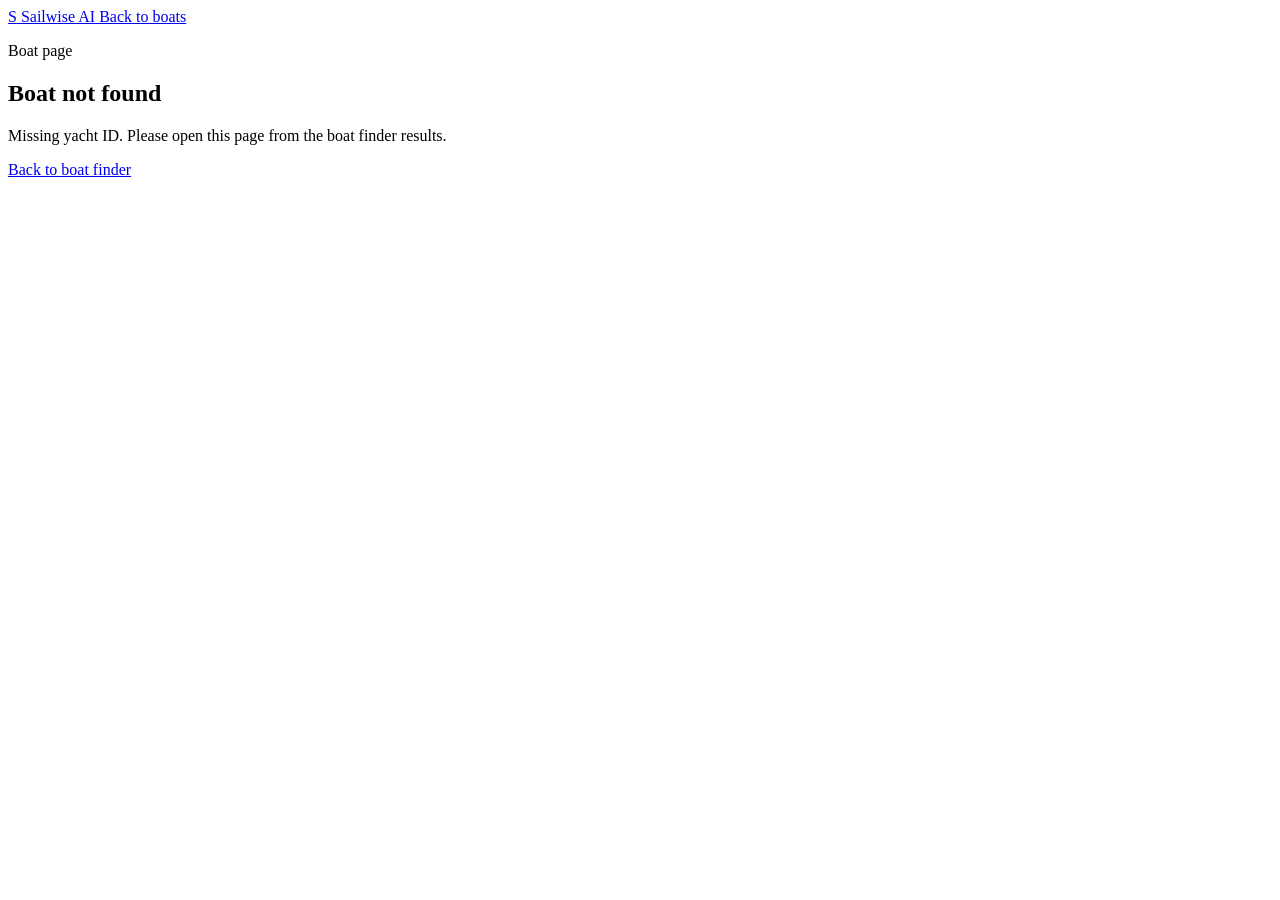
==== commit a06da7f3: "Add files via upload" ====
--- a/index.html
+++ b/index.html
@@ -3,482 +3,234 @@
   <head>
     <meta charset="utf-8" />
     <meta name="viewport" content="width=device-width, initial-scale=1" />
-    <title>Sailing Holidays | Yacht Charter Planning</title>
+    <title>Boat Details | Sailing Holidays</title>
     <meta
       name="description"
-      content="AI assisted sailing yacht and powerboat holiday planning with routes, weather windows, marinas, food, culture, provisioning, fuel stops, and recommendations."
+      content="Detailed yacht charter page with live NAUSYS boat information, pictures, price, dates, specs, equipment and inquiry options."
     />
-    <link rel="preconnect" href="https://images.unsplash.com" />
-    <link
-      rel="stylesheet"
-      href="https://unpkg.com/leaflet@1.9.4/dist/leaflet.css"
-    />
-    <link rel="stylesheet" href="styles.css?v=boat-page-v2" />
+    <link rel="stylesheet" href="styles.css?v=boat-inline-detail" />
   </head>
-  <body>
-    <header class="site-header" aria-label="Primary navigation">
-      <a class="brand" href="#top" aria-label="Sailing Holidays home">
+  <body class="boat-detail-page">
+    <header class="detail-header">
+      <a class="brand detail-brand" href="index.html#top" aria-label="Sailing Holidays home">
         <span class="brand-mark">S</span>
         <span>Sailwise AI</span>
       </a>
-      <nav class="nav-links" aria-label="Main">
-        <a href="#planner">Planner</a>
-        <a href="#charters">Yachts</a>
-        <a href="#boat-finder">Boat Finder</a>
-        <a href="#moments">Moments</a>
-        <a href="#local">Local</a>
-        <a href="#events">Events</a>
-        <a href="#routes">Routes</a>
-        <a href="#concierge">Concierge</a>
-      </nav>
-      <a class="nav-cta" href="#planner">Plan a Trip</a>
+      <a class="button light" href="index.html#boat-finder">Back to boats</a>
     </header>
 
-    <main id="top">
-      <section class="hero" aria-labelledby="hero-title">
-        <div class="hero-shade"></div>
-        <div class="hero-inner">
-          <div class="hero-copy">
-            <p class="eyebrow">Sailing yacht and powerboat planning with live intelligence</p>
-            <h1 id="hero-title">Sailing Holidays</h1>
-            <p class="hero-lede">
-              Create tailored sea holidays for sailing vessels and powerboats, combining yacht
-              availability, weather windows, marina stops, fuel planning, culture, food,
-              provisioning, and day-by-day sea conditions.
-            </p>
-            <div class="hero-actions">
-              <a class="button primary" href="#planner">Build my route</a>
-              <a class="button ghost" href="#charters">Browse vessel types</a>
-            </div>
-          </div>
-
-          <aside class="planner-panel" id="planner" aria-label="AI sailing holiday route planner">
-            <div class="panel-heading">
-              <p class="eyebrow">Route intelligence</p>
-              <h2>Plan your week</h2>
-            </div>
-
-            <form class="planner-form" id="routeForm">
-              <label>
-                Region
-                <select name="region" id="regionSelect">
-                  <option value="croatia-dalmatia">Croatia, Dalmatian Coast</option>
-                  <option value="greece-ionian">Greece, Ionian Sea</option>
-                  <option value="greece-saronic">Greece, Saronic Gulf</option>
-                  <option value="greece-cyclades">Greece, Cyclades</option>
-                  <option value="turkey-lycian">Turkey, Lycian Coast</option>
-                  <option value="italy-amalfi">Italy, Amalfi & Capri</option>
-                  <option value="bvi">British Virgin Islands</option>
-                </select>
-              </label>
-
-              <label>
-                Starting point
-                <select name="start" id="startSelect"></select>
-              </label>
-
-              <div class="field-grid">
-                <label>
-                  Guests
-                  <input name="guests" type="number" min="2" max="12" value="6" />
-                </label>
-                <label>
-                  Days
-                  <input name="days" type="number" min="3" max="14" value="7" />
-                </label>
-              </div>
-
-              <fieldset class="segmented vessel-options" aria-label="Vessel style">
-                <legend>Vessel style</legend>
-                <label><input type="radio" name="vessel" value="sailing" checked /> Sailing</label>
-                <label><input type="radio" name="vessel" value="powerboat" /> Powerboat</label>
-                <label><input type="radio" name="vessel" value="mixed" /> Both</label>
-              </fieldset>
-
-              <fieldset class="segmented" aria-label="Trip mood">
-                <legend>Trip mood</legend>
-                <label><input type="radio" name="mood" value="balanced" checked /> Balanced</label>
-                <label><input type="radio" name="mood" value="kids" /> With kids</label>
-                <label><input type="radio" name="mood" value="culture" /> Culture</label>
-              </fieldset>
-
-              <button class="button primary full" type="submit">Generate preview</button>
-            </form>
-
-            <div class="route-output" id="routeOutput" aria-live="polite">
-              <div>
-                <span class="metric">12-18 kn</span>
-                <small>typical wind window</small>
-              </div>
-              <div>
-                <span class="metric">5 marinas</span>
-                <small>with fuel and calm alternates</small>
-              </div>
-              <div>
-                <span class="metric">7 days</span>
-                <small>Split to Dubrovnik</small>
-              </div>
-            </div>
-          </aside>
-        </div>
-      </section>
-
-      <section class="trust-strip" aria-label="Planning categories">
-        <span>Weather routing</span>
-        <span>Marina reservations</span>
-        <span>Fuel stops</span>
-        <span>Corporate regattas</span>
-        <span>Provisioning lists</span>
-        <span>Lithuania & Europe</span>
-        <span>Local food</span>
-        <span>Wine & seafood</span>
-        <span>Cultural stops</span>
-      </section>
-
-      <section class="finder-section" id="boat-finder" aria-labelledby="finder-title">
-        <div class="finder-head">
-          <div>
-            <p class="eyebrow">Charter marketplace</p>
-            <h2 id="finder-title">Find the right boat for the route</h2>
-          </div>
-          <p>
-            A broker-ready search layer for weekly charters, skippered holidays, catamarans,
-            sailing yachts, motor yachts, and day boats. Search can now connect to NAUSYS live
-            availability when API credentials are configured.
-          </p>
-        </div>
-
-        <form class="finder-search" id="boatFinderForm">
-          <label>
-            Destination
-            <select name="finderRegion" id="finderRegion">
-              <option value="all">Any destination</option>
-              <option value="greece-ionian">Greece, Ionian Sea</option>
-              <option value="greece-saronic">Greece, Saronic Gulf</option>
-              <option value="croatia-dalmatia">Croatia, Dalmatian Coast</option>
-              <option value="turkey-lycian">Turkey, Lycian Coast</option>
-              <option value="italy-amalfi">Italy, Amalfi & Capri</option>
-            </select>
-          </label>
-          <label>
-            Date
-            <input name="finderDate" type="date" />
-          </label>
-          <label>
-            Cabins
-            <input name="finderCabins" type="number" min="1" max="8" value="3" />
-          </label>
-          <label>
-            Boat type
-            <select name="finderType" id="finderType">
-              <option value="all">All boats</option>
-              <option value="catamaran">Catamaran</option>
-              <option value="sailing">Sailing yacht</option>
-              <option value="motor">Motor yacht</option>
-              <option value="powerboat">Powerboat</option>
-            </select>
-          </label>
-          <button class="button primary" type="submit">Search boats</button>
-        </form>
-
-        <div class="finder-layout">
-          <aside class="finder-filters" aria-label="Boat filters">
-            <div class="mobile-filter-head">
-              <h3>Filters</h3>
-              <button class="button light" type="button" id="closeFilters">Close</button>
-            </div>
-            <div class="filter-block">
-              <h3>Budget</h3>
-              <label>
-                Max weekly price
-                <input id="priceFilter" type="range" min="3000" max="16000" step="500" value="12000" />
-              </label>
-              <output id="priceOutput">Up to EUR 12,000</output>
-            </div>
-            <div class="filter-block">
-              <h3>Comfort</h3>
-              <label class="check-row"><input id="skipperFilter" type="checkbox" /> Skipper available</label>
-              <label class="check-row"><input id="acFilter" type="checkbox" /> Air conditioning</label>
-              <label class="check-row"><input id="waterToysFilter" type="checkbox" /> Water toys</label>
-            </div>
-            <div class="filter-block">
-              <h3>Cabins</h3>
-              <select id="cabinsFilter">
-                <option value="0">Any cabins</option>
-                <option value="3">3+ cabins</option>
-                <option value="4">4+ cabins</option>
-                <option value="5">5+ cabins</option>
-              </select>
-            </div>
-          </aside>
-
-          <div class="finder-results-wrap">
-            <div class="mobile-filter-bar">
-              <button class="button light" type="button" id="openFilters">Filter</button>
-              <label>
-                Sort
-                <select id="mobileSortBoats">
-                  <option value="recommended">Recommended</option>
-                  <option value="price">Lowest price</option>
-                  <option value="rating">Highest rating</option>
-                  <option value="year">Newest</option>
-                </select>
-              </label>
-            </div>
-            <div class="finder-toolbar">
-              <span id="boatResultCount">6 boats found</span>
-              <label>
-                Sort
-                <select id="sortBoats">
-                  <option value="recommended">Recommended</option>
-                  <option value="price">Lowest price</option>
-                  <option value="rating">Highest rating</option>
-                  <option value="year">Newest</option>
-                </select>
-              </label>
-            </div>
-            <div class="boat-results" id="boatResults" aria-live="polite"></div>
-          </div>
-        </div>
-      </section>
-
-      <section class="section" id="charters">
-        <div class="section-head">
-          <p class="eyebrow">Charter search layer</p>
-          <h2>Built for vessel inventory</h2>
-          <p>
-            The page is ready for broker API results across sailing yachts, catamarans,
-            powerboats, motor yachts, ribs, and premium crewed vessels in the same recommendation flow.
-          </p>
-        </div>
-
-        <div class="yacht-grid">
-          <article class="yacht-card">
-            <img
-              src="https://images.unsplash.com/photo-1569263979104-865ab7cd8d13?auto=format&fit=crop&w=900&q=80"
-              alt="Sailing catamaran anchored in clear blue water"
-            />
-            <div class="card-body">
-              <span>Family comfort</span>
-              <h3>Crewed Catamarans</h3>
-              <p>Stable living space, shaded decks, water toys, and easy swim stops.</p>
-            </div>
-          </article>
-          <article class="yacht-card">
-            <img
-              src="https://images.unsplash.com/photo-1507525428034-b723cf961d3e?auto=format&fit=crop&w=900&q=80"
-              alt="Sailing vessel near a Mediterranean beach and turquoise water"
-            />
-            <div class="card-body">
-              <span>Classic sailing</span>
-              <h3>Monohulls & Skippered Yachts</h3>
-              <p>Wind-led routes that adapt to licensing, crew confidence, swim stops, and weather.</p>
-            </div>
-          </article>
-          <article class="yacht-card">
-            <img
-              src="https://images.unsplash.com/photo-1567899378494-47b22a2ae96a?auto=format&fit=crop&w=900&q=80"
-              alt="Powerboat moving quickly across bright blue water"
-            />
-            <div class="card-body">
-              <span>Fast island hopping</span>
-              <h3>Powerboats & Motor Yachts</h3>
-              <p>Shorter passages, fuel-aware routing, beach clubs, watersports, and flexible day plans.</p>
-            </div>
-          </article>
-        </div>
-      </section>
-
-      <section class="moments-section" id="moments" aria-labelledby="moments-title">
-        <div class="moments-head">
-          <p class="eyebrow">Holiday style</p>
-          <h2 id="moments-title">More than the boat</h2>
-          <p>
-            The planner should sell the feeling of the week: quiet mornings under sail, lazy
-            catamaran afternoons, swim stops in clear bays, sunset wine, and a grilled seafood table ashore.
-          </p>
-        </div>
-        <div class="moments-grid">
-          <article class="moment-card large">
-            <img
-              src="https://images.unsplash.com/photo-1569263979104-865ab7cd8d13?auto=format&fit=crop&w=1200&q=82"
-              alt="Catamaran anchored in clear water for a relaxed holiday"
-            />
-            <div>
-              <span>Catamaran living</span>
-              <h3>Deck space, shade, and easy swims</h3>
-            </div>
-          </article>
-          <article class="moment-card">
-            <img
-              src="https://images.unsplash.com/photo-1500530855697-b586d89ba3ee?auto=format&fit=crop&w=900&q=82"
-              alt="Sailing vessel on calm coastal water"
-            />
-            <div>
-              <span>Under sail</span>
-              <h3>Wind, silence, and coastal passages</h3>
-            </div>
-          </article>
-          <article class="moment-card">
-            <img
-              src="https://images.unsplash.com/photo-1544551763-46a013bb70d5?auto=format&fit=crop&w=900&q=82"
-              alt="Holiday swimmer in bright tropical water"
-            />
-            <div>
-              <span>Swim stops</span>
-              <h3>Clear bays between marina nights</h3>
-            </div>
-          </article>
-          <article class="moment-card wide">
-            <img
-              src="https://images.unsplash.com/photo-1510812431401-41d2bd2722f3?auto=format&fit=crop&w=1200&q=82"
-              alt="Wine glasses prepared for a relaxed evening meal"
-            />
-            <div>
-              <span>Food and wine</span>
-              <h3>Local tavernas, wine pairings, and grilled octopus nights</h3>
-            </div>
-          </article>
-        </div>
-        <div class="taste-strip">
-          <img
-            src="https://upload.wikimedia.org/wikipedia/commons/2/2d/GrilledOctopus.JPG"
-            alt="Grilled octopus served in Greece"
-          />
-          <div>
-            <p class="eyebrow">Ashore after the swim</p>
-            <h3>Grilled octopus, chilled wine, and a table close to the water</h3>
-            <p>
-              Route recommendations can include tavernas, seafood stops, local markets,
-              wine pairings, and provisioning notes so the holiday feels planned beyond the marina.
-            </p>
-            <small>Photo by Tom Oates, CC BY-SA 3.0.</small>
-          </div>
-        </div>
-      </section>
-
-      <section class="local-section" id="local">
-        <div class="local-copy">
-          <p class="eyebrow">Local credibility</p>
-          <h2>Lithuania as a starting advantage</h2>
-          <p>
-            A strong boat-holiday brand should feel close to home before it feels global. This section
-            separates local half-day and weekend rentals from longer Mediterranean holidays, so
-            first-time clients, corporate groups, and repeat charter guests all find the right entry point.
-          </p>
-        </div>
-        <div class="local-grid">
-          <article>
-            <span>Klaipeda, Nida, Trakai</span>
-            <h3>Local boat days</h3>
-            <p>Half-day, evening, weekend, sailing yacht, motorboat, and skippered formats for simple client conversion.</p>
-          </article>
-          <article>
-            <span>Greece, Croatia, Spain, Turkey</span>
-            <h3>European charters</h3>
-            <p>Destination pages can connect to sailing and powerboat availability with AI route packs.</p>
-          </article>
-          <article>
-            <span>Reviews, press, associations</span>
-            <h3>Trust layer</h3>
-            <p>Use memberships, client logos, reviews, and media mentions near inquiry points.</p>
-          </article>
-        </div>
-      </section>
-
-      <section class="events-band" id="events">
-        <div class="events-media" aria-hidden="true"></div>
-        <div class="events-copy">
-          <p class="eyebrow">Business on the water</p>
-          <h2>Corporate regattas, cruises, and team events</h2>
-          <p>
-            Offer guided regattas, powerboat day cruises, company celebrations, client hosting,
-            transport, meals, accommodation, and entertainment as one planned package. The AI planner
-            can turn group size, timing, and risk tolerance into a clear event proposal.
-          </p>
-          <div class="event-actions">
-            <a class="button primary" href="#inquiry">Request event plan</a>
-            <a class="button light" href="#charters">See vessel options</a>
-          </div>
-        </div>
-      </section>
-
-      <section class="route-section" id="routes">
-        <div class="route-copy">
-          <p class="eyebrow">Route engine</p>
-          <h2>Every itinerary has a plan B</h2>
-          <p>
-            AI suggestions can blend forecast ranges, protected anchorages, marina availability,
-            restaurant openings, fuel stops, cruising speeds, transfer times, and cultural priorities
-            into a route that feels easy for clients and practical for crews.
-          </p>
-        </div>
-        <div class="route-map" aria-label="Sample boat holiday route">
-          <div class="port port-a">Split</div>
-          <div class="port port-b">Hvar</div>
-          <div class="port port-c">Korcula</div>
-          <div class="port port-d">Mljet</div>
-          <div class="port port-e">Dubrovnik</div>
-          <svg viewBox="0 0 640 360" role="img" aria-label="Curved sample boat route line">
-            <path d="M68 98 C160 38 210 154 286 112 S430 94 462 178 S544 246 588 188" />
-          </svg>
-        </div>
-      </section>
-
-      <section class="section compact" id="concierge">
-        <div class="section-head">
-          <p class="eyebrow">Client experience</p>
-          <h2>From inquiry to onboard briefing</h2>
-        </div>
-        <div class="feature-row">
-          <article>
-            <h3>Preference capture</h3>
-            <p>Travel style, budget, crew experience, food preferences, mobility, and celebration details.</p>
-          </article>
-          <article>
-            <h3>Smart route pack</h3>
-            <p>Daily passages, marina alternates, fuel stops, swim stops, restaurants, markets, and transfer notes.</p>
-          </article>
-          <article>
-            <h3>Broker handoff</h3>
-            <p>Shortlisted vessels, transparent assumptions, quote-ready client notes, and next actions.</p>
-          </article>
-        </div>
-      </section>
-
-      <section class="inquiry-section" id="inquiry" aria-labelledby="inquiry-title">
-        <div>
-          <p class="eyebrow">Early season offer</p>
-          <h2 id="inquiry-title">Turn an idea into a quote-ready route</h2>
-          <p>
-            Capture the essentials now: dates, crew, destination, boat style, speed preference,
-            food preferences, and event needs. Later, API matches can appear directly beside the generated route.
-          </p>
-        </div>
-        <form class="inquiry-form">
-          <label>
-            Name
-            <input type="text" name="name" placeholder="Your name" />
-          </label>
-          <label>
-            Email
-            <input type="email" name="email" placeholder="you@example.com" />
-          </label>
-          <label>
-            Trip idea
-            <textarea name="idea" placeholder="Destination, dates, guests, sailing yacht or powerboat style"></textarea>
-          </label>
-          <button class="button primary full" type="button">Prepare my brief</button>
-        </form>
+    <main class="boat-detail" id="boatDetail">
+      <section class="detail-loading">
+        <p class="eyebrow">Live charter detail</p>
+        <h1>Loading yacht details...</h1>
+        <p>Connecting to NAUSYS and preparing the boat page.</p>
       </section>
     </main>
 
-    <footer class="footer">
-      <span>Sailwise AI</span>
-      <a href="mailto:hello@example.com">hello@example.com</a>
-    </footer>
-
-    <script src="https://unpkg.com/leaflet@1.9.4/dist/leaflet.js"></script>
-    <script src="script.js?v=boat-page-v2"></script>
+    <script>
+      const boatDetail = document.querySelector("#boatDetail");
+      const params = new URLSearchParams(window.location.search);
+      const yachtId = params.get("id") || params.get("yachtId");
+      const dateFrom = params.get("dateFrom") || "";
+      const dateTo = params.get("dateTo") || "";
+      const price = Number(params.get("price") || 0);
+      const listPrice = Number(params.get("listPrice") || 0);
+      const currency = params.get("currency") || "EUR";
+      const source = params.get("source") || "nausys";
+
+      loadBoatDetail();
+
+      async function loadBoatDetail() {
+        if (!boatDetail) return;
+
+        if (!yachtId) {
+          renderError("Missing yacht ID. Please open this page from the boat finder results.");
+          return;
+        }
+
+        try {
+          const response = await fetch(`/api/nausys-yacht?id=${encodeURIComponent(yachtId)}`);
+          const data = await readJsonResponse(response);
+
+          if (!response.ok) {
+            throw new Error(data.error || "Could not load yacht details.");
+          }
+
+          renderBoat(data.yacht);
+        } catch (error) {
+          renderFallbackBoat(error.message);
+        }
+      }
+
+      async function readJsonResponse(response) {
+        const text = await response.text();
+        try {
+          return JSON.parse(text);
+        } catch {
+          return { error: "Boat detail API is not available yet." };
+        }
+      }
+
+      function renderBoat(yacht) {
+        const pictures = yacht.pictures?.length ? yacht.pictures : [yacht.mainPictureUrl].filter(Boolean);
+        const heroImage =
+          pictures[0] ||
+          "https://images.unsplash.com/photo-1569263979104-865ab7cd8d13?auto=format&fit=crop&w=1200&q=82";
+
+        const specs = [
+          ["Boat type", yacht.type || "Yacht"],
+          ["Cabins", yacht.cabins || "On request"],
+          ["Crew cabins", yacht.cabinsCrew || "0"],
+          ["Guests", yacht.berthsTotal || "On request"],
+          ["Cabin berths", yacht.berthsCabin || "On request"],
+          ["Salon berths", yacht.berthsSalon || "0"],
+          ["Bathrooms", yacht.wc || "On request"],
+          ["Crew WC", yacht.wcCrew || "0"],
+          ["Build year", yacht.buildYear || "On request"],
+          ["Length", yacht.loa ? `${yacht.loa} m` : "On request"],
+          ["Draft", yacht.draft ? `${yacht.draft} m` : "On request"],
+          ["Engines", yacht.engines || "On request"],
+          ["Engine power", yacht.enginePower ? `${yacht.enginePower} hp` : "On request"],
+          ["Rating", yacht.rating || "New"],
+          ["Reviews", yacht.reviews || "On request"],
+          ["Deposit", yacht.deposit ? formatPrice(Number(yacht.deposit), currency) : "On request"],
+        ];
+
+        const ids = [
+          ["NAUSYS yacht ID", yacht.id],
+          ["Model ID", yacht.modelId || "On request"],
+          ["Company ID", yacht.companyId || "On request"],
+          ["Base ID", yacht.baseId || "On request"],
+          ["Location ID", yacht.locationId || "On request"],
+        ];
+
+        document.title = `${yacht.name} | Sailing Holidays`;
+
+        boatDetail.innerHTML = `
+          <section class="boat-hero-detail">
+            <div class="boat-hero-media">
+              <img src="${escapeHtml(heroImage)}" alt="${escapeHtml(yacht.name)} yacht charter" />
+            </div>
+            <div class="boat-summary-panel">
+              <p class="eyebrow">${escapeHtml(source.toUpperCase())} live boat</p>
+              <h1>${escapeHtml(yacht.name)}</h1>
+              <p class="detail-subtitle">${escapeHtml(yacht.type || "Yacht charter")} | NAUSYS ID ${escapeHtml(String(yacht.id))}</p>
+              <div class="detail-price">
+                <strong>${formatPrice(price, currency)}</strong>
+                ${listPrice ? `<span>List price ${escapeHtml(formatPrice(listPrice, currency))}</span>` : ""}
+                <span>${escapeHtml(formatPeriod(dateFrom, dateTo))}</span>
+              </div>
+              <dl class="detail-mini-specs">
+                <div><dt>Cabins</dt><dd>${escapeHtml(String(yacht.cabins || "On request"))}</dd></div>
+                <div><dt>Guests</dt><dd>${escapeHtml(String(yacht.berthsTotal || "On request"))}</dd></div>
+                <div><dt>Year</dt><dd>${escapeHtml(String(yacht.buildYear || "On request"))}</dd></div>
+              </dl>
+              <div class="detail-actions">
+                <a class="button primary" href="mailto:hello@example.com?subject=${encodeURIComponent(`Charter inquiry for ${yacht.name}`)}">Request this boat</a>
+                <a class="button light" href="index.html#planner">Plan route</a>
+              </div>
+            </div>
+          </section>
+
+          <section class="detail-section detail-grid-section">
+            <div>
+              <p class="eyebrow">Yacht specs</p>
+              <h2>Boat information</h2>
+              <div class="spec-table">
+                ${specs.map(([label, value]) => `
+                  <div>
+                    <span>${escapeHtml(label)}</span>
+                    <strong>${escapeHtml(String(value))}</strong>
+                  </div>
+                `).join("")}
+              </div>
+            </div>
+            <aside class="detail-card">
+              <h3>Availability offer</h3>
+              <p>${escapeHtml(formatPeriod(dateFrom, dateTo))}</p>
+              <p><strong>${escapeHtml(formatPrice(price, currency))}</strong></p>
+              <p>Offer price and availability come from NAUSYS. Final booking, extras, and payment terms should be verified before confirmation.</p>
+            </aside>
+          </section>
+
+          <section class="detail-section">
+            <p class="eyebrow">Gallery</p>
+            <h2>Photos from NAUSYS</h2>
+            <div class="boat-gallery">
+              ${pictures.slice(0, 6).map((picture, index) => `
+                <img src="${escapeHtml(picture)}" alt="${escapeHtml(yacht.name)} photo ${index + 1}" />
+              `).join("")}
+            </div>
+          </section>
+
+          <section class="detail-section detail-grid-section">
+            <div>
+              <p class="eyebrow">Equipment</p>
+              <h2>Equipment and highlights</h2>
+              <ul class="detail-feature-list">
+                ${(yacht.equipmentHighlights || []).map((item) => `<li>${escapeHtml(item)}</li>`).join("")}
+                <li>${escapeHtml(String(yacht.standardEquipmentCount || 0))} standard equipment records</li>
+                <li>${escapeHtml(String(yacht.additionalEquipmentCount || 0))} additional equipment records</li>
+              </ul>
+            </div>
+            <aside class="detail-card">
+              <h3>Catalogue IDs</h3>
+              <div class="detail-id-list">
+                ${ids.map(([label, value]) => `
+                  <div><span>${escapeHtml(label)}</span><strong>${escapeHtml(String(value))}</strong></div>
+                `).join("")}
+              </div>
+              <p>Next step: map base, location, model and equipment IDs to human-readable names.</p>
+            </aside>
+          </section>
+        `;
+      }
+
+      function renderFallbackBoat(message) {
+        boatDetail.innerHTML = `
+          <section class="detail-loading">
+            <p class="eyebrow">Boat page</p>
+            <h1>NAUSYS yacht ${escapeHtml(yachtId)}</h1>
+            <p>${escapeHtml(message)} Showing the available booking shell for this live result.</p>
+            <div class="detail-card">
+              <h3>Availability offer</h3>
+              <p>${escapeHtml(formatPeriod(dateFrom, dateTo))}</p>
+              <p><strong>${escapeHtml(formatPrice(price, currency))}</strong></p>
+              <p>Yacht ID: ${escapeHtml(yachtId)}</p>
+            </div>
+            <a class="button primary" href="mailto:hello@example.com?subject=${encodeURIComponent(`Charter inquiry for NAUSYS yacht ${yachtId}`)}">Request this boat</a>
+          </section>
+        `;
+      }
+
+      function renderError(message) {
+        boatDetail.innerHTML = `
+          <section class="detail-loading">
+            <p class="eyebrow">Boat page</p>
+            <h1>Boat not found</h1>
+            <p>${escapeHtml(message)}</p>
+            <a class="button primary" href="index.html#boat-finder">Back to boat finder</a>
+          </section>
+        `;
+      }
+
+      function formatPrice(value, currencyCode) {
+        return value ? `${currencyCode} ${value.toLocaleString("en-US")}` : "Price on request";
+      }
+
+      function formatPeriod(from, to) {
+        if (!from && !to) return "Dates on request";
+        return `${from || "Start"} to ${to || "End"}`;
+      }
+
+      function escapeHtml(value) {
+        return String(value ?? "")
+          .replaceAll("&", "&amp;")
+          .replaceAll("<", "&lt;")
+          .replaceAll(">", "&gt;")
+          .replaceAll('"', "&quot;")
+          .replaceAll("'", "&#039;");
+      }
+    </script>
   </body>
 </html>
--- a/styles.css
+++ b/styles.css
@@ -1,1564 +1,834 @@
-:root {
-  --ink: #07323d;
-  --muted: #567278;
-  --paper: #f3fbf9;
-  --sea: #009bb1;
-  --teal: #00bfd0;
-  --coral: #f6c400;
-  --gold: #ffd33d;
-  --night: #06313d;
-  --line: rgba(7, 50, 61, 0.14);
-  --white: #ffffff;
-  --shadow: 0 20px 70px rgba(0, 91, 111, 0.24);
-}
-
-* {
-  box-sizing: border-box;
-}
-
-html {
-  scroll-behavior: smooth;
-}
-
-body {
-  margin: 0;
-  color: var(--ink);
-  font-family:
-    Inter, ui-sans-serif, system-ui, -apple-system, BlinkMacSystemFont, "Segoe UI", sans-serif;
-  background:
-    linear-gradient(180deg, #e9fbfb 0, var(--paper) 520px, #fff8ed 100%);
-  letter-spacing: 0;
-}
-
-a {
-  color: inherit;
-  text-decoration: none;
-}
-
-img {
-  display: block;
-  width: 100%;
-}
-
-.site-header {
-  position: fixed;
-  top: 0;
-  left: 0;
-  right: 0;
-  z-index: 20;
-  display: flex;
-  align-items: center;
-  justify-content: space-between;
-  gap: 24px;
-  padding: 18px clamp(18px, 4vw, 56px);
-  color: var(--white);
-  background: linear-gradient(180deg, rgba(3, 53, 65, 0.68), rgba(3, 53, 65, 0));
-}
-
-.brand {
-  display: inline-flex;
-  align-items: center;
-  gap: 10px;
-  font-weight: 800;
-}
-
-.brand-mark {
-  display: grid;
-  width: 34px;
-  height: 34px;
-  place-items: center;
-  border: 1px solid rgba(255, 255, 255, 0.55);
-  border-radius: 50%;
-  background: rgba(255, 255, 255, 0.14);
-}
-
-.nav-links {
-  display: flex;
-  align-items: center;
-  gap: clamp(14px, 3vw, 32px);
-  font-size: 0.95rem;
-}
-
-.nav-links a {
-  opacity: 0.9;
-}
-
-.nav-links a:hover {
-  opacity: 1;
-}
-
-.nav-cta,
-.button {
-  display: inline-flex;
-  min-height: 46px;
-  align-items: center;
-  justify-content: center;
-  border: 0;
-  border-radius: 999px;
-  padding: 0 20px;
-  font: inherit;
-  font-weight: 800;
-  cursor: pointer;
-}
-
-.nav-cta {
-  color: var(--ink);
-  background: var(--white);
-}
-
-.hero {
-  position: relative;
-  min-height: 94vh;
-  overflow: hidden;
-  color: var(--white);
-  background:
-    linear-gradient(90deg, rgba(4, 55, 68, 0.76), rgba(0, 155, 177, 0.18) 58%, rgba(255, 200, 74, 0.16)),
-    url("https://images.pexels.com/photos/32330651/pexels-photo-32330651.jpeg?auto=compress&cs=tinysrgb&w=2400")
-      center 58% / cover;
-  background-position:
-    center,
-    center 58%;
-  background-size:
-    cover,
-    cover;
-}
-
-.hero-shade {
-  position: absolute;
-  inset: auto 0 0;
-  height: 34%;
-  background: linear-gradient(0deg, var(--paper), rgba(243, 251, 249, 0));
-}
-
-.hero-inner {
-  position: relative;
-  z-index: 1;
-  display: grid;
-  grid-template-columns: minmax(0, 1fr) minmax(330px, 440px);
-  gap: clamp(28px, 6vw, 80px);
-  align-items: end;
-  width: calc(100% - 36px);
-  max-width: 1180px;
-  min-height: 94vh;
-  margin: 0 auto;
-  padding: 124px 0 70px;
-}
-
-.hero-copy {
-  max-width: 700px;
-  padding-bottom: 38px;
-}
-
-.eyebrow {
-  margin: 0 0 12px;
-  color: var(--gold);
-  font-size: 0.78rem;
-  font-weight: 900;
-  letter-spacing: 0.12em;
-  text-transform: uppercase;
-}
-
-h1,
-h2,
-h3,
-p {
-  margin-top: 0;
-}
-
-h1 {
-  max-width: 760px;
-  margin-bottom: 18px;
-  font-size: clamp(3.4rem, 9vw, 7.8rem);
-  line-height: 0.88;
-  letter-spacing: 0;
-}
-
-.hero-lede {
-  max-width: 660px;
-  margin-bottom: 30px;
-  color: rgba(255, 255, 255, 0.88);
-  font-size: clamp(1.05rem, 2vw, 1.28rem);
-  line-height: 1.55;
-}
-
-.hero-actions {
-  display: flex;
-  flex-wrap: wrap;
-  gap: 12px;
-}
-
-.button.primary {
-  color: #062f39;
-  background: var(--coral);
-  box-shadow: 0 12px 34px rgba(246, 196, 0, 0.32);
-}
-
-.button.ghost {
-  color: var(--white);
-  background: rgba(255, 255, 255, 0.15);
-  border: 1px solid rgba(255, 255, 255, 0.36);
-}
-
-.button.full {
-  width: 100%;
-}
-
-.planner-panel {
-  border: 1px solid rgba(255, 255, 255, 0.28);
-  border-radius: 8px;
-  padding: 24px;
-  color: var(--ink);
-  background: rgba(255, 255, 255, 0.94);
-  box-shadow: var(--shadow);
-  backdrop-filter: blur(16px);
-}
-
-.panel-heading {
-  display: flex;
-  align-items: end;
-  justify-content: space-between;
-  gap: 14px;
-  margin-bottom: 18px;
-}
-
-.panel-heading h2 {
-  margin: 0;
-  font-size: 1.35rem;
-}
-
-.planner-form {
-  display: grid;
-  gap: 15px;
-}
-
-label,
-legend {
-  color: var(--muted);
-  font-size: 0.78rem;
-  font-weight: 900;
-  text-transform: uppercase;
-}
-
-select,
-input {
-  width: 100%;
-  height: 46px;
-  margin-top: 7px;
-  border: 1px solid var(--line);
-  border-radius: 6px;
-  padding: 0 12px;
-  color: var(--ink);
-  background: var(--white);
-  font: inherit;
-}
-
-textarea {
-  width: 100%;
-  min-height: 116px;
-  margin-top: 7px;
-  border: 1px solid var(--line);
-  border-radius: 6px;
-  padding: 12px;
-  color: var(--ink);
-  background: var(--white);
-  font: inherit;
-  resize: vertical;
-}
-
-.field-grid {
-  display: grid;
-  grid-template-columns: 1fr 1fr;
-  gap: 12px;
-}
-
-.segmented {
-  display: grid;
-  grid-template-columns: repeat(3, 1fr);
-  gap: 8px;
-  margin: 0;
-  border: 0;
-  padding: 0;
-}
-
-.segmented legend {
-  grid-column: 1 / -1;
-  margin-bottom: 0;
-}
-
-.segmented label {
-  display: flex;
-  min-height: 42px;
-  align-items: center;
-  justify-content: center;
-  border: 1px solid var(--line);
-  border-radius: 6px;
-  padding: 0 8px;
-  color: var(--ink);
-  background: var(--white);
-  text-align: center;
-  text-transform: none;
-}
-
-.segmented input {
-  position: absolute;
-  opacity: 0;
-  pointer-events: none;
-}
-
-.segmented label:has(input:checked) {
-  border-color: var(--sea);
-  color: var(--white);
-  background: var(--sea);
-}
-
-.route-output {
-  display: grid;
-  grid-template-columns: repeat(3, 1fr);
-  gap: 10px;
-  margin-top: 16px;
-}
-
-.route-output > div {
-  min-height: 84px;
-  border-radius: 8px;
-  padding: 12px;
-  background: #e5fbfb;
-}
-
-.route-output .route-loading,
-.route-output .ai-preview {
-  grid-column: 1 / -1;
-}
-
-.ai-preview p {
-  margin: 8px 0 0;
-  color: var(--muted);
-  line-height: 1.55;
-}
-
-.real-route-map {
-  display: grid;
-  grid-template-columns: minmax(220px, 0.9fr) minmax(0, 1fr);
-  gap: 14px;
-  align-items: stretch;
-  margin: 12px 0 16px;
-}
-
-.leaflet-route-map {
-  width: 100%;
-  height: 280px;
-  min-height: 190px;
-  border-radius: 8px;
-  overflow: hidden;
-  border: 1px solid rgba(0, 155, 177, 0.22);
-  box-shadow: inset 0 0 0 1px rgba(255, 255, 255, 0.4);
-}
-
-.painted-route-map {
-  background: #e5fbfb;
-}
-
-.painted-route-map svg {
-  display: block;
-  width: 100%;
-  height: 100%;
-}
-
-.chart-land {
-  fill: #f6e7bd;
-  stroke: rgba(7, 50, 61, 0.16);
-  stroke-width: 0.7;
-}
-
-.chart-island {
-  fill: #fff2c8;
-  stroke: rgba(7, 50, 61, 0.18);
-  stroke-width: 0.6;
-}
-
-.chart-contour {
-  fill: none;
-  stroke: rgba(255, 255, 255, 0.55);
-  stroke-dasharray: 2 3;
-  stroke-linecap: round;
-  stroke-width: 0.9;
-}
-
-.chart-route {
-  fill: none;
-  stroke: #f6c400;
-  stroke-dasharray: 3 2.4;
-  stroke-linecap: round;
-  stroke-linejoin: round;
-  stroke-width: 1.7;
-}
-
-.chart-stop {
-  fill: #f6c400;
-  stroke: #ffffff;
-  stroke-width: 0.9;
-}
-
-.chart-stop-number {
-  fill: #06313d;
-  font-size: 3.5px;
-  font-weight: 900;
-  text-anchor: middle;
-}
-
-.chart-label {
-  fill: #06313d;
-  font-size: 3.1px;
-  font-weight: 800;
-  paint-order: stroke;
-  stroke: rgba(255, 255, 255, 0.74);
-  stroke-width: 1px;
-}
-
-.route-number-tooltip {
-  border: 0;
-  box-shadow: none;
-  color: #06313d;
-  background: transparent;
-  font-size: 0.72rem;
-  font-weight: 900;
-}
-
-.mini-route-stops {
-  display: grid;
-  gap: 8px;
-  max-height: 230px;
-  margin: 0;
-  overflow: auto;
-  padding: 0;
-  list-style: none;
-}
-
-.mini-route-stops li {
-  border: 1px solid rgba(0, 155, 177, 0.18);
-  border-radius: 8px;
-  padding: 10px;
-  background: rgba(255, 255, 255, 0.72);
-}
-
-.mini-route-stops strong,
-.mini-route-stops span {
-  display: block;
-}
-
-.mini-route-stops strong {
-  margin-bottom: 4px;
-  color: var(--ink);
-}
-
-.mini-route-stops span {
-  color: var(--muted);
-  font-size: 0.9rem;
-  line-height: 1.35;
-}
-
-.route-error {
-  border: 1px solid rgba(180, 53, 35, 0.26);
-  background: #fff4e0;
-}
-
-.metric {
-  display: block;
-  margin-bottom: 6px;
-  color: var(--sea);
-  font-size: 1.08rem;
-  font-weight: 900;
-}
-
-small {
-  color: var(--muted);
-  line-height: 1.35;
-}
-
-.trust-strip {
-  display: flex;
-  flex-wrap: wrap;
-  gap: 10px;
-  justify-content: center;
-  width: calc(100% - 36px);
-  max-width: 1180px;
-  margin: -18px auto 0;
-  padding: 18px;
-  border-radius: 8px;
-  color: var(--muted);
-  background: rgba(255, 255, 255, 0.94);
-  box-shadow: 0 14px 40px rgba(0, 91, 111, 0.13);
-}
-
-.trust-strip span {
-  border: 1px solid rgba(0, 191, 208, 0.24);
-  border-radius: 999px;
-  padding: 9px 14px;
-  font-weight: 800;
-  background: #f0ffff;
-}
-
-.section {
-  width: calc(100% - 36px);
-  max-width: 1180px;
-  margin: 0 auto;
-  padding: 94px 0 30px;
-}
-
-.section-head {
-  display: grid;
-  grid-template-columns: 0.75fr 1fr;
-  gap: 28px;
-  align-items: end;
-  margin-bottom: 28px;
-}
-
-.section-head .eyebrow {
-  grid-column: 1 / -1;
-  margin-bottom: -18px;
-}
-
-h2 {
-  margin-bottom: 0;
-  font-size: clamp(2rem, 4vw, 3.7rem);
-  line-height: 0.98;
-}
-
-.section-head p,
-.route-copy p,
-.feature-row p,
-.card-body p {
-  color: var(--muted);
-  line-height: 1.6;
-}
-
-.yacht-grid {
-  display: grid;
-  grid-template-columns: repeat(3, 1fr);
-  gap: 18px;
-}
-
-.yacht-card {
-  overflow: hidden;
-  border-radius: 8px;
-  background: var(--white);
-  box-shadow: 0 18px 46px rgba(0, 91, 111, 0.12);
-}
-
-.yacht-card img {
-  aspect-ratio: 4 / 3;
-  object-fit: cover;
-}
-
-.card-body {
-  padding: 22px;
-}
-
-.card-body span {
-  color: var(--coral);
-  font-size: 0.78rem;
-  font-weight: 900;
-  text-transform: uppercase;
-}
-
-.card-body h3,
-.feature-row h3,
-.local-grid h3 {
-  margin: 8px 0 10px;
-  font-size: 1.2rem;
-}
-
-.finder-section {
-  width: calc(100% - 36px);
-  max-width: 1180px;
-  margin: 76px auto 0;
-  padding: 56px 0 20px;
-  border-top: 1px solid var(--line);
-}
-
-.finder-head {
-  display: grid;
-  grid-template-columns: minmax(0, 0.8fr) minmax(0, 1fr);
-  gap: 28px;
-  align-items: end;
-  margin-bottom: 22px;
-}
-
-.finder-head p:not(.eyebrow) {
-  color: var(--muted);
-  line-height: 1.6;
-}
-
-.finder-search {
-  display: grid;
-  grid-template-columns: 1.4fr 1fr 0.7fr 1fr auto;
-  gap: 12px;
-  align-items: end;
-  border-radius: 8px;
-  padding: 16px;
-  background: var(--white);
-  box-shadow: 0 18px 48px rgba(0, 91, 111, 0.12);
-}
-
-.finder-layout {
-  display: grid;
-  grid-template-columns: 270px minmax(0, 1fr);
-  gap: 18px;
-  align-items: start;
-  margin-top: 18px;
-}
-
-.finder-filters,
-.finder-results-wrap {
-  border-radius: 8px;
-  background: rgba(255, 255, 255, 0.9);
-  box-shadow: 0 16px 42px rgba(0, 91, 111, 0.1);
-}
-
-.finder-filters {
-  display: grid;
-  gap: 16px;
-  padding: 18px;
-  position: sticky;
-  top: 84px;
-}
-
-.mobile-filter-head,
-.mobile-filter-bar {
-  display: none;
-}
-
-.filter-block {
-  display: grid;
-  gap: 10px;
-  padding-bottom: 14px;
-  border-bottom: 1px solid var(--line);
-}
-
-.filter-block:last-child {
-  border-bottom: 0;
-  padding-bottom: 0;
-}
-
-.filter-block h3 {
-  margin: 0;
-  font-size: 1rem;
-}
-
-.filter-block output {
-  color: var(--sea);
-  font-weight: 900;
-}
-
-.check-row {
-  display: flex;
-  align-items: center;
-  gap: 9px;
-  color: var(--ink);
-  font-size: 0.95rem;
-  font-weight: 700;
-  text-transform: none;
-}
-
-.check-row input {
-  width: 18px;
-  height: 18px;
-  margin: 0;
-}
-
-.finder-results-wrap {
-  padding: 16px;
-}
-
-.finder-toolbar {
-  display: flex;
-  align-items: center;
-  justify-content: space-between;
-  gap: 14px;
-  margin-bottom: 14px;
-}
-
-.finder-toolbar span {
-  color: var(--ink);
-  font-weight: 900;
-}
-
-.finder-toolbar label {
-  min-width: 190px;
-}
-
-.boat-results {
-  display: grid;
-  gap: 14px;
-}
-
-.boat-card {
-  display: grid;
-  grid-template-columns: minmax(230px, 0.42fr) minmax(0, 1fr);
-  overflow: hidden;
-  border: 1px solid rgba(0, 155, 177, 0.16);
-  border-radius: 8px;
-  background: var(--white);
-}
-
-.boat-card img {
-  height: 100%;
-  min-height: 245px;
-  object-fit: cover;
-}
-
-.boat-card-image-link {
-  display: block;
-  min-height: 245px;
-}
-
-.boat-card-body {
-  display: grid;
-  gap: 14px;
-  padding: 18px;
-}
-
-.boat-card-top {
-  display: flex;
-  align-items: start;
-  justify-content: space-between;
-  gap: 14px;
-}
-
-.boat-card h3 {
-  margin: 4px 0 5px;
-  font-size: 1.35rem;
-}
-
-.boat-location {
-  color: var(--muted);
-  font-weight: 700;
-}
-
-.boat-badge {
-  display: inline-flex;
-  width: fit-content;
-  border-radius: 999px;
-  padding: 6px 10px;
-  color: #06313d;
-  background: var(--gold);
-  font-size: 0.78rem;
-  font-weight: 900;
-}
-
-.boat-price {
-  text-align: right;
-}
-
-.boat-price strong {
-  display: block;
-  color: var(--sea);
-  font-size: 1.45rem;
-}
-
-.boat-price span {
-  color: var(--muted);
-  font-size: 0.86rem;
-}
-
-.boat-specs,
-.boat-includes {
-  display: flex;
-  flex-wrap: wrap;
-  gap: 8px;
-  margin: 0;
-  padding: 0;
-  list-style: none;
-}
-
-.boat-specs li,
-.boat-includes li {
-  border: 1px solid rgba(0, 155, 177, 0.18);
-  border-radius: 999px;
-  padding: 7px 10px;
-  color: var(--muted);
-  background: #f0ffff;
-  font-size: 0.88rem;
-  font-weight: 800;
-}
-
-.boat-card-actions {
-  display: flex;
-  align-items: center;
-  justify-content: space-between;
-  gap: 14px;
-}
-
-.boat-card-actions small {
-  color: var(--muted);
-}
-
-.boat-empty {
-  border: 1px dashed rgba(0, 155, 177, 0.35);
-  border-radius: 8px;
-  padding: 22px;
-  color: var(--muted);
-  background: #f0ffff;
-}
-
-.local-section {
-  display: grid;
-  grid-template-columns: 0.76fr 1.24fr;
-  gap: clamp(28px, 6vw, 70px);
-  align-items: start;
-  width: calc(100% - 36px);
-  max-width: 1180px;
-  margin: 70px auto 0;
-  padding: 54px 0 34px;
-  border-top: 1px solid var(--line);
-}
-
-.local-copy p,
-.local-grid p,
-.events-copy p,
-.inquiry-section p {
-  color: var(--muted);
-  line-height: 1.6;
-}
-
-.local-grid {
-  display: grid;
-  grid-template-columns: repeat(3, 1fr);
-  gap: 14px;
-}
-
-.local-grid article {
-  min-height: 220px;
-  border-radius: 8px;
-  padding: 22px;
-  background: var(--white);
-  box-shadow: 0 16px 42px rgba(22, 38, 44, 0.09);
-}
-
-.local-grid span {
-  color: var(--teal);
-  font-size: 0.75rem;
-  font-weight: 900;
-  text-transform: uppercase;
-}
-
-.events-band {
-  display: grid;
-  grid-template-columns: minmax(280px, 0.82fr) minmax(0, 1fr);
-  gap: clamp(24px, 5vw, 60px);
-  align-items: center;
-  width: calc(100% - 36px);
-  max-width: 1180px;
-  margin: 76px auto 0;
-  padding: 18px;
-  border-radius: 8px;
-  background: var(--white);
-  box-shadow: 0 18px 48px rgba(0, 91, 111, 0.13);
-}
-
-.events-media {
-  min-height: 360px;
-  border-radius: 6px;
-  background:
-    linear-gradient(180deg, rgba(16, 35, 41, 0.03), rgba(16, 35, 41, 0.2)),
-    url("https://images.unsplash.com/photo-1528154291023-a6525fabe5b4?auto=format&fit=crop&w=1200&q=80")
-      center / cover;
-}
-
-.events-copy {
-  padding: 20px clamp(8px, 3vw, 36px) 20px 0;
-}
-
-.event-actions {
-  display: flex;
-  flex-wrap: wrap;
-  gap: 12px;
-  margin-top: 24px;
-}
-
-.button.light {
-  color: var(--sea);
-  background: #e4ffff;
-}
-
-.moments-section {
-  width: calc(100% - 36px);
-  max-width: 1180px;
-  margin: 70px auto 0;
-  padding: 30px 0 12px;
-}
-
-.moments-head {
-  display: grid;
-  grid-template-columns: minmax(0, 0.8fr) minmax(0, 1fr);
-  gap: 28px;
-  align-items: end;
-  margin-bottom: 22px;
-}
-
-.moments-head .eyebrow {
-  grid-column: 1 / -1;
-  margin-bottom: -18px;
-}
-
-.moments-head p {
-  color: var(--muted);
-  line-height: 1.6;
-}
-
-.moments-grid {
-  display: grid;
-  grid-template-columns: 1.05fr 0.95fr 0.95fr;
-  grid-auto-rows: 250px;
-  gap: 14px;
-}
-
-.moment-card {
-  position: relative;
-  min-height: 230px;
-  overflow: hidden;
-  border-radius: 8px;
-  color: var(--white);
-  background: var(--night);
-}
-
-.moment-card.large {
-  grid-row: span 2;
-}
-
-.moment-card.wide {
-  grid-column: span 2;
-}
-
-.moment-card img {
-  height: 100%;
-  object-fit: cover;
-  filter: saturate(1.04);
-}
-
-.moment-card::after {
-  content: "";
-  position: absolute;
-  inset: 0;
-  background: linear-gradient(180deg, rgba(0, 155, 177, 0.02), rgba(6, 49, 61, 0.66));
-}
-
-.moment-card div {
-  position: absolute;
-  left: 18px;
-  right: 18px;
-  bottom: 18px;
-  z-index: 1;
-}
-
-.moment-card span {
-  color: #ffd79a;
-  font-size: 0.75rem;
-  font-weight: 900;
-  text-transform: uppercase;
-}
-
-.moment-card h3 {
-  max-width: 520px;
-  margin: 7px 0 0;
-  font-size: clamp(1.12rem, 2vw, 1.6rem);
-  line-height: 1.12;
-}
-
-.taste-strip {
-  display: grid;
-  grid-template-columns: minmax(240px, 0.72fr) minmax(0, 1fr);
-  gap: clamp(18px, 4vw, 46px);
-  align-items: center;
-  margin-top: 16px;
-  overflow: hidden;
-  border-radius: 8px;
-  background: var(--white);
-  box-shadow: 0 16px 42px rgba(0, 91, 111, 0.12);
-}
-
-.taste-strip img {
-  height: 100%;
-  min-height: 290px;
-  object-fit: cover;
-}
-
-.taste-strip div {
-  padding: 28px 28px 28px 0;
-}
-
-.taste-strip h3 {
-  margin: 0 0 12px;
-  font-size: clamp(1.5rem, 3vw, 2.45rem);
-  line-height: 1.02;
-}
-
-.taste-strip p:not(.eyebrow) {
-  color: var(--muted);
-  line-height: 1.6;
-}
-
-.route-section {
-  display: grid;
-  grid-template-columns: 0.78fr 1.22fr;
-  gap: clamp(28px, 6vw, 70px);
-  align-items: center;
-  margin-top: 66px;
-  padding: 84px max(18px, calc((100vw - 1180px) / 2));
-  color: var(--white);
-  background: linear-gradient(135deg, #06313d, #006f82);
-}
-
-.route-copy p {
-  color: rgba(255, 255, 255, 0.74);
-}
-
-.route-map {
-  position: relative;
-  min-height: 360px;
-  overflow: hidden;
-  border-radius: 8px;
-  background:
-    linear-gradient(135deg, rgba(0, 191, 208, 0.55), rgba(6, 49, 61, 0.78)),
-    url("https://images.unsplash.com/photo-1515238152791-8216bfdf89a7?auto=format&fit=crop&w=1400&q=80")
-      center / cover;
-}
-
-.route-map svg {
-  position: absolute;
-  inset: 0;
-  width: 100%;
-  height: 100%;
-}
-
-.route-map path {
-  fill: none;
-  stroke: var(--white);
-  stroke-dasharray: 8 10;
-  stroke-linecap: round;
-  stroke-width: 4;
-}
-
-.port {
-  position: absolute;
-  z-index: 2;
-  border-radius: 999px;
-  padding: 8px 12px;
-  color: var(--ink);
-  background: var(--white);
-  font-size: 0.82rem;
-  font-weight: 900;
-  box-shadow: 0 12px 28px rgba(0, 0, 0, 0.2);
-}
-
-.port-a {
-  left: 7%;
-  top: 22%;
-}
-
-.port-b {
-  left: 34%;
-  top: 28%;
-}
-
-.port-c {
-  left: 52%;
-  top: 43%;
-}
-
-.port-d {
-  left: 68%;
-  top: 63%;
-}
-
-.port-e {
-  right: 7%;
-  top: 46%;
-}
-
-.compact {
-  padding-bottom: 82px;
-}
-
-.feature-row {
-  display: grid;
-  grid-template-columns: repeat(3, 1fr);
-  gap: 18px;
-}
-
-.feature-row article {
-  border-top: 3px solid var(--gold);
-  padding: 22px 0 0;
-}
-
-.inquiry-section {
-  display: grid;
-  grid-template-columns: minmax(0, 0.86fr) minmax(320px, 460px);
-  gap: clamp(28px, 6vw, 80px);
-  align-items: start;
-  padding: 76px max(18px, calc((100vw - 1180px) / 2));
-  background: linear-gradient(135deg, #e4ffff, #fff3d8);
-}
-
-.inquiry-form {
-  display: grid;
-  gap: 14px;
-  border-radius: 8px;
-  padding: 22px;
-  background: var(--white);
-  box-shadow: 0 16px 42px rgba(0, 91, 111, 0.12);
-}
-
-.footer {
-  display: flex;
-  justify-content: space-between;
-  gap: 18px;
-  padding: 28px clamp(18px, 4vw, 56px);
-  color: rgba(255, 255, 255, 0.74);
-  background: var(--night);
-}
-
-.boat-detail-page {
-  background: #f4fbf9;
-}
-
-.detail-header {
-  position: sticky;
-  top: 0;
-  z-index: 30;
-  display: flex;
-  align-items: center;
-  justify-content: space-between;
-  gap: 18px;
-  padding: 16px clamp(18px, 4vw, 56px);
-  background: rgba(244, 251, 249, 0.92);
-  border-bottom: 1px solid var(--line);
-  backdrop-filter: blur(14px);
-}
-
-.detail-brand {
-  color: var(--ink);
-}
-
-.boat-detail {
-  display: grid;
-  gap: 42px;
-  width: calc(100% - 36px);
-  max-width: 1180px;
-  margin: 0 auto;
-  padding: 34px 0 70px;
-}
-
-.detail-loading {
-  display: grid;
-  min-height: 58vh;
-  align-content: center;
-  gap: 16px;
-}
-
-.detail-loading h1 {
-  max-width: 760px;
-  font-size: clamp(2.6rem, 7vw, 5.6rem);
-  line-height: 0.92;
-}
-
-.boat-hero-detail {
-  display: grid;
-  grid-template-columns: minmax(0, 1.35fr) minmax(340px, 0.65fr);
-  gap: 28px;
-  align-items: stretch;
-}
-
-.boat-hero-media {
-  overflow: hidden;
-  min-height: 520px;
-  border-radius: 8px;
-  background: #dff6f2;
-}
-
-.boat-hero-media img,
-.boat-gallery img {
-  width: 100%;
-  height: 100%;
-  object-fit: cover;
-}
-
-.boat-summary-panel,
-.detail-card {
-  border: 1px solid var(--line);
-  border-radius: 8px;
-  background: var(--white);
-  box-shadow: 0 18px 54px rgba(0, 91, 111, 0.14);
-}
-
-.boat-summary-panel {
-  display: grid;
-  align-content: end;
-  gap: 18px;
-  padding: 28px;
-}
-
-.boat-summary-panel h1 {
-  margin-bottom: 0;
-  font-size: clamp(2.6rem, 6vw, 5.2rem);
-  line-height: 0.92;
-}
-
-.detail-subtitle {
-  color: var(--muted);
-}
-
-.detail-price {
-  display: grid;
-  gap: 4px;
-  padding: 18px 0;
-  border-top: 1px solid var(--line);
-  border-bottom: 1px solid var(--line);
-}
-
-.detail-price strong {
-  color: var(--sea);
-  font-size: 2rem;
-}
-
-.detail-mini-specs {
-  display: grid;
-  grid-template-columns: repeat(3, 1fr);
-  gap: 10px;
-  margin: 0;
-}
-
-.detail-mini-specs div {
-  display: grid;
-  gap: 4px;
-  padding: 12px;
-  border-radius: 8px;
-  background: #ecfbf8;
-}
-
-.detail-mini-specs dt {
-  color: var(--muted);
-  font-size: 0.76rem;
-  font-weight: 900;
-  text-transform: uppercase;
-}
-
-.detail-mini-specs dd {
-  margin: 0;
-  font-weight: 900;
-}
-
-.detail-actions {
-  display: flex;
-  flex-wrap: wrap;
-  gap: 12px;
-}
-
-.detail-section {
-  display: grid;
-  gap: 18px;
-}
-
-.detail-section h2 {
-  font-size: clamp(2rem, 4vw, 3.4rem);
-  line-height: 1;
-}
-
-.detail-grid-section {
-  grid-template-columns: minmax(0, 1fr) minmax(280px, 360px);
-  align-items: start;
-}
-
-.spec-table {
-  display: grid;
-  grid-template-columns: repeat(4, 1fr);
-  gap: 1px;
-  overflow: hidden;
-  border: 1px solid var(--line);
-  border-radius: 8px;
-  background: var(--line);
-}
-
-.spec-table div {
-  display: grid;
-  gap: 8px;
-  min-height: 92px;
-  padding: 18px;
-  background: var(--white);
-}
-
-.spec-table span {
-  color: var(--muted);
-  font-size: 0.8rem;
-  font-weight: 900;
-  text-transform: uppercase;
-}
-
-.spec-table strong {
-  font-size: 1.1rem;
-}
-
-.detail-card {
-  display: grid;
-  gap: 10px;
-  padding: 22px;
-}
-
-.detail-card h3 {
-  margin: 0;
-}
-
-.boat-gallery {
-  display: grid;
-  grid-template-columns: 1.2fr 1fr 1fr;
-  gap: 12px;
-}
-
-.boat-gallery img {
-  min-height: 220px;
-  border-radius: 8px;
-  background: #dff6f2;
-}
-
-.boat-gallery img:first-child {
-  grid-row: span 2;
-  min-height: 452px;
-}
-
-.detail-feature-list {
-  display: grid;
-  grid-template-columns: repeat(2, 1fr);
-  gap: 10px;
-  padding: 0;
-  list-style: none;
-}
-
-.detail-feature-list li {
-  border: 1px solid var(--line);
-  border-radius: 8px;
-  padding: 14px 16px;
-  background: var(--white);
-  font-weight: 800;
-}
-
-.detail-id-list {
-  display: grid;
-  gap: 8px;
-}
-
-.detail-id-list div {
-  display: flex;
-  justify-content: space-between;
-  gap: 14px;
-  border-bottom: 1px solid var(--line);
-  padding-bottom: 8px;
-}
-
-.detail-id-list span {
-  color: var(--muted);
-}
-
-@media (max-width: 900px) {
-  .site-header {
-    position: absolute;
-  }
-
-  .hero {
-    background-position:
-      center,
-      center 70%;
-    background-size:
-      cover,
-      cover;
-  }
-
-  .nav-links {
-    display: none;
-  }
-
-  .hero-inner,
-  .section-head,
-  .yacht-grid,
-  .boat-hero-detail,
-  .detail-grid-section,
-  .finder-head,
-  .finder-search,
-  .finder-layout,
-  .boat-card,
-  .moments-head,
-  .moments-grid,
-  .taste-strip,
-  .local-section,
-  .local-grid,
-  .events-band,
-  .route-section,
-  .feature-row,
-  .inquiry-section {
-    grid-template-columns: 1fr;
-  }
-
-  .hero-inner {
-    align-items: start;
-    padding-top: 104px;
-  }
-
-  .hero-copy {
-    padding-bottom: 0;
-  }
-
-  .planner-panel {
-    margin-bottom: 30px;
-  }
-
-  .finder-filters {
-    position: fixed;
-    left: 0;
-    right: 0;
-    bottom: 0;
-    z-index: 50;
-    display: none;
-    max-height: 82vh;
-    overflow: auto;
-    border-radius: 16px 16px 0 0;
-    padding: 18px 18px 26px;
-    box-shadow: 0 -18px 48px rgba(0, 91, 111, 0.22);
-  }
-
-  body.filters-open .finder-filters {
-    display: grid;
-  }
-
-  body.filters-open::after {
-    content: "";
-    position: fixed;
-    inset: 0;
-    z-index: 49;
-    background: rgba(6, 49, 61, 0.42);
-  }
-
-  .mobile-filter-head {
-    display: flex;
-    align-items: center;
-    justify-content: space-between;
-    gap: 12px;
-    padding-bottom: 8px;
-  }
-
-  .mobile-filter-head h3 {
-    margin: 0;
-  }
-
-  .mobile-filter-bar {
-    position: sticky;
-    top: 0;
-    z-index: 5;
-    display: grid;
-    grid-template-columns: 1fr 1fr;
-    gap: 10px;
-    margin: -16px -16px 14px;
-    padding: 12px 16px;
-    background: rgba(255, 255, 255, 0.96);
-    border-bottom: 1px solid var(--line);
-    backdrop-filter: blur(12px);
-  }
-
-  .mobile-filter-bar label {
-    display: grid;
-  }
-
-  .finder-toolbar label {
-    display: none;
-  }
-
-  .finder-search {
-    position: sticky;
-    top: 0;
-    z-index: 4;
-    margin-inline: -4px;
-    padding: 12px;
-  }
-
-  .finder-search .button {
-    width: 100%;
-  }
-
-  .boat-card img {
-    min-height: 220px;
-  }
-
-  .moment-card.large,
-  .moment-card.wide {
-    grid-column: auto;
-    grid-row: auto;
-  }
-
-  .taste-strip div {
-    padding: 6px 22px 24px;
-  }
-
-  .events-copy {
-    padding: 6px;
-  }
-
-  .boat-hero-media {
-    min-height: 360px;
-  }
-
-  .detail-mini-specs,
-  .spec-table,
-  .boat-gallery,
-  .detail-feature-list {
-    grid-template-columns: 1fr;
-  }
-
-  .boat-gallery img:first-child {
-    grid-row: auto;
-    min-height: 260px;
-  }
-}
-
-@media (max-width: 560px) {
-  .site-header {
-    padding-inline: 14px;
-  }
-
-  .brand span:last-child {
-    display: none;
-  }
-
-  .nav-cta {
-    min-height: 40px;
-    padding-inline: 14px;
-  }
-
-  .hero-inner,
-  .section,
-  .finder-section,
-  .moments-section,
-  .trust-strip {
-    width: calc(100% - 28px);
-  }
-
-  h1 {
-    font-size: clamp(3rem, 14vw, 3.6rem);
-  }
-
-  .field-grid,
-  .route-output,
-  .real-route-map,
-  .segmented {
-    grid-template-columns: 1fr;
-  }
-
-  .route-section {
-    padding-inline: 14px;
-  }
-
-  .route-map {
-    min-height: 300px;
-  }
-
-  .footer {
-    flex-direction: column;
-  }
-}
+const routeForm = document.querySelector("#routeForm");
+const routeOutput = document.querySelector("#routeOutput");
+const regionSelect = document.querySelector("#regionSelect");
+const startSelect = document.querySelector("#startSelect");
+const boatFinderForm = document.querySelector("#boatFinderForm");
+const boatResults = document.querySelector("#boatResults");
+const boatResultCount = document.querySelector("#boatResultCount");
+const priceFilter = document.querySelector("#priceFilter");
+const priceOutput = document.querySelector("#priceOutput");
+const skipperFilter = document.querySelector("#skipperFilter");
+const acFilter = document.querySelector("#acFilter");
+const waterToysFilter = document.querySelector("#waterToysFilter");
+const cabinsFilter = document.querySelector("#cabinsFilter");
+const sortBoats = document.querySelector("#sortBoats");
+const mobileSortBoats = document.querySelector("#mobileSortBoats");
+const openFilters = document.querySelector("#openFilters");
+const closeFilters = document.querySelector("#closeFilters");
+
+let activeBoatInventory = [];
+let boatInventorySource = "demo";
+
+const routeData = {
+  "croatia-dalmatia": {
+    wind: "12-18 kn",
+    marinas: "5 marinas",
+    line: "Split to Dubrovnik",
+    kids: "adds short legs and safe swim stops",
+    culture: "adds Korcula old town",
+  },
+  "greece-ionian": {
+    wind: "8-16 kn",
+    marinas: "4 harbors",
+    line: "Corfu or Lefkas to Paxos",
+    kids: "adds short legs and sheltered beaches",
+    culture: "adds Corfu old town",
+  },
+  "greece-saronic": {
+    wind: "8-18 kn",
+    marinas: "5 ports",
+    line: "Athens to Hydra",
+    kids: "adds calm stops near Poros and Aegina",
+    culture: "adds Aegina and Hydra",
+  },
+  "greece-cyclades": {
+    wind: "12-24 kn",
+    marinas: "6 island stops",
+    line: "Athens to Serifos",
+    kids: "adds short crossings and beach time",
+    culture: "adds Syros and Paros",
+  },
+  "turkey-lycian": {
+    wind: "6-16 kn",
+    marinas: "5 bays",
+    line: "Gocek to Fethiye",
+    kids: "adds easy bays and family lunch stops",
+    culture: "adds Kaunos and Lycian ruins",
+  },
+  "italy-amalfi": {
+    wind: "6-14 kn",
+    marinas: "5 ports",
+    line: "Naples to Amalfi",
+    kids: "adds shorter hops and beach clubs",
+    culture: "adds Pompeii day stop",
+  },
+  bvi: {
+    wind: "14-20 kn",
+    marinas: "6 moorings",
+    line: "Tortola loop",
+    kids: "adds easy moorings and beach days",
+    culture: "adds local beach bars",
+  },
+};
+
+const startPoints = {
+  "croatia-dalmatia": ["Split", "Dubrovnik", "Trogir", "Sibenik", "Zadar"],
+  "greece-ionian": ["Corfu", "Lefkas", "Preveza", "Paxos"],
+  "greece-saronic": ["Athens", "Lavrion", "Poros", "Aegina"],
+  "greece-cyclades": ["Athens", "Lavrion", "Paros", "Mykonos"],
+  "turkey-lycian": ["Gocek", "Fethiye", "Marmaris", "Bodrum"],
+  "italy-amalfi": ["Naples", "Salerno", "Procida", "Capri"],
+  bvi: ["Tortola", "Nanny Cay", "Road Town", "Virgin Gorda"],
+};
+
+const boatInventory = [
+  {
+    id: "cat-ionian-42",
+    name: "Lagoon 42 Holiday",
+    type: "catamaran",
+    region: "greece-ionian",
+    base: "Lefkas",
+    price: 6900,
+    rating: 4.8,
+    year: 2022,
+    cabins: 4,
+    berths: 8,
+    length: "12.8 m",
+    skipper: true,
+    ac: true,
+    waterToys: true,
+    badge: "Family favorite",
+    image: "https://cloud.yatco.com/ForSale/Vessel/Photo/443725/small_4607406.jpg",
+    fallbackImage: "https://images.unsplash.com/photo-1569263979104-865ab7cd8d13?auto=format&fit=crop&w=900&q=82",
+    note: "Stable catamaran for Ionian swim stops, Paxos bays, and relaxed island dinners.",
+  },
+  {
+    id: "mono-saronic-45",
+    name: "Oceanis 45 Saronic",
+    type: "sailing",
+    region: "greece-saronic",
+    base: "Athens",
+    price: 4300,
+    rating: 4.6,
+    year: 2020,
+    cabins: 4,
+    berths: 8,
+    length: "13.9 m",
+    skipper: true,
+    ac: false,
+    waterToys: false,
+    badge: "Best value",
+    image: "https://www.beneteau.com/sites/default/files/styles/standard_large/public/oceanis45_0076formatok.jpg.webp?itok=lYno3Zn2",
+    fallbackImage: "https://images.unsplash.com/photo-1500530855697-b586d89ba3ee?auto=format&fit=crop&w=900&q=82",
+    note: "Classic sailing yacht for Hydra, Poros, Aegina, and sheltered Saronic passages.",
+  },
+  {
+    id: "cat-croatia-46",
+    name: "Bali 4.6 Dalmatia",
+    type: "catamaran",
+    region: "croatia-dalmatia",
+    base: "Split",
+    price: 8200,
+    rating: 4.9,
+    year: 2023,
+    cabins: 5,
+    berths: 10,
+    length: "14.3 m",
+    skipper: true,
+    ac: true,
+    waterToys: true,
+    badge: "New season",
+    image: "https://www.bali-catamarans.com/_next/image?q=75&url=https%3A%2F%2Fbrave-car-d225abcbfb.media.strapiapp.com%2FEN_Cover_4_6_70994bf2f8.png&w=1920",
+    fallbackImage: "https://images.unsplash.com/photo-1515238152791-8216bfdf89a7?auto=format&fit=crop&w=900&q=82",
+    note: "Wide living space for Hvar, Vis, Korcula, wine stops, and blue-water swims.",
+  },
+  {
+    id: "motor-turkey-52",
+    name: "Azimut 52 Gocek",
+    type: "motor",
+    region: "turkey-lycian",
+    base: "Gocek",
+    price: 11800,
+    rating: 4.7,
+    year: 2021,
+    cabins: 3,
+    berths: 6,
+    length: "16.1 m",
+    skipper: true,
+    ac: true,
+    waterToys: true,
+    badge: "Fast coastal hops",
+    image: "https://www.devalk.nl/images/thumbnails/website/azimut-52-57229_2e.jpg",
+    fallbackImage: "https://images.unsplash.com/photo-1567899378494-47b22a2ae96a?auto=format&fit=crop&w=900&q=82",
+    note: "Comfortable motor yacht for Gocek islands, Fethiye, beach clubs, and short passages.",
+  },
+  {
+    id: "power-amalfi-34",
+    name: "Itama 38 Capri Day",
+    type: "powerboat",
+    region: "italy-amalfi",
+    base: "Naples",
+    price: 3600,
+    rating: 4.5,
+    year: 2019,
+    cabins: 1,
+    berths: 2,
+    length: "11.6 m",
+    skipper: true,
+    ac: false,
+    waterToys: true,
+    badge: "Day charter",
+    image: "https://frg-fwm.azurewebsites.net/asset/fwm/Upload/Models/Images/PhotoGallery/Itama/Webp/95242.webp",
+    fallbackImage: "https://images.unsplash.com/photo-1567899378494-47b22a2ae96a?auto=format&fit=crop&w=900&q=82",
+    note: "Powerboat for Capri, Positano, swim stops, and lunch reservations ashore.",
+  },
+  {
+    id: "cat-cyclades-40",
+    name: "Fountaine Pajot FP41",
+    type: "catamaran",
+    region: "greece-cyclades",
+    base: "Lavrion",
+    price: 7400,
+    rating: 4.7,
+    year: 2021,
+    cabins: 4,
+    berths: 8,
+    length: "12.1 m",
+    skipper: true,
+    ac: true,
+    waterToys: false,
+    badge: "Cyclades ready",
+    image: "https://www.catamarans-fountaine-pajot.com/wp-content/uploads/sites/3/2025/06/Template-photo-header-SC-FP41-min-scaled.jpg",
+    fallbackImage: "https://images.unsplash.com/photo-1569263979104-865ab7cd8d13?auto=format&fit=crop&w=900&q=82",
+    note: "Compact catamaran for Kythnos, Serifos, Syros, and flexible wind-aware routing.",
+  },
+];
+
+activeBoatInventory = boatInventory;
+
+function updateStartPoints() {
+  const points = startPoints[regionSelect.value] || [];
+  startSelect.innerHTML = points.map((point) => `<option value="${point}">${point}</option>`).join("");
+}
+
+if (regionSelect && startSelect) {
+  regionSelect.addEventListener("change", updateStartPoints);
+  updateStartPoints();
+}
+
+if (boatFinderForm) {
+  boatFinderForm.addEventListener("submit", async (event) => {
+    event.preventDefault();
+    await loadNausysBoatResults();
+  });
+
+  [priceFilter, skipperFilter, acFilter, waterToysFilter, cabinsFilter, sortBoats, mobileSortBoats].forEach((control) => {
+    if (!control) {
+      return;
+    }
+    control.addEventListener("input", renderBoatResults);
+    control.addEventListener("change", renderBoatResults);
+  });
+
+  openFilters?.addEventListener("click", () => {
+    document.body.classList.add("filters-open");
+  });
+
+  closeFilters?.addEventListener("click", () => {
+    document.body.classList.remove("filters-open");
+  });
+
+  mobileSortBoats?.addEventListener("change", () => {
+    if (sortBoats) {
+      sortBoats.value = mobileSortBoats.value;
+    }
+  });
+
+  sortBoats?.addEventListener("change", () => {
+    if (mobileSortBoats) {
+      mobileSortBoats.value = sortBoats.value;
+    }
+  });
+
+  renderBoatResults();
+}
+
+async function loadNausysBoatResults() {
+  if (!boatFinderForm || !boatResults || !boatResultCount) {
+    return;
+  }
+
+  const formData = new FormData(boatFinderForm);
+  const maxPrice = Number(priceFilter?.value) || 16000;
+  const minCabins = Math.max(Number(formData.get("finderCabins")) || 0, Number(cabinsFilter?.value) || 0);
+  const sort = sortBoats?.value || mobileSortBoats?.value || "recommended";
+
+  boatResultCount.textContent = "Searching NAUSYS live inventory...";
+  boatResults.innerHTML = `
+    <div class="boat-empty">
+      Connecting to NAUSYS and checking real charter availability.
+    </div>
+  `;
+
+  try {
+    const response = await fetch("/api/nausys-search", {
+      method: "POST",
+      headers: { "Content-Type": "application/json" },
+      body: JSON.stringify({
+        finderRegion: formData.get("finderRegion"),
+        finderDate: formData.get("finderDate"),
+        finderCabins: formData.get("finderCabins"),
+        finderType: formData.get("finderType"),
+        maxPrice,
+        minCabins,
+        sort,
+      }),
+    });
+
+    const data = await readJsonResponse(response);
+
+    if (!response.ok) {
+      throw new Error(data.error || "NAUSYS live search is not available yet.");
+    }
+
+    activeBoatInventory = Array.isArray(data.boats) ? data.boats : [];
+    boatInventorySource = "nausys";
+    renderBoatResults({
+      sourceLabel: `NAUSYS live: ${data.totalCount || 0} available`,
+      notice:
+        Array.isArray(data.boats) && data.boats.length
+          ? ""
+          : "NAUSYS returned no live yachts for this exact search. Try a different date, wider budget, or fewer filters.",
+    });
+  } catch (error) {
+    activeBoatInventory = boatInventory;
+    boatInventorySource = "demo";
+    renderBoatResults({
+      notice: `${cleanApiError(error.message)} Showing demo boats until NAUSYS credentials/API access are configured.`,
+    });
+  }
+}
+
+async function readJsonResponse(response) {
+  const text = await response.text();
+  try {
+    return JSON.parse(text);
+  } catch {
+    return {
+      error: response.ok ? "NAUSYS response was not valid JSON." : "NAUSYS live search is not available yet.",
+    };
+  }
+}
+
+function cleanApiError(message) {
+  if (!message || message.includes("Unexpected token") || message.includes("Not found")) {
+    return "NAUSYS live search is not available yet.";
+  }
+
+  return message;
+}
+
+function renderBoatResults(options = {}) {
+  if (!boatFinderForm || !boatResults || !boatResultCount) {
+    return;
+  }
+
+  const formData = new FormData(boatFinderForm);
+  const region = formData.get("finderRegion");
+  const type = formData.get("finderType");
+  const maxPrice = Number(priceFilter?.value) || 16000;
+  const minCabins = Math.max(Number(formData.get("finderCabins")) || 0, Number(cabinsFilter?.value) || 0);
+  const sort = sortBoats?.value || mobileSortBoats?.value || "recommended";
+
+  if (priceOutput) {
+    priceOutput.textContent = `Up to EUR ${maxPrice.toLocaleString("en-US")}`;
+  }
+
+  let results = activeBoatInventory.filter((boat) => {
+    const matchesRegion = region === "all" || boat.region === region;
+    const matchesType = type === "all" || boat.type === type;
+    const matchesPrice = boat.price <= maxPrice;
+    const matchesCabins = !minCabins || boat.cabins >= minCabins || (boat.source === "nausys" && !boat.cabins);
+    const matchesSkipper = !skipperFilter?.checked || boat.skipper;
+    const matchesAc = !acFilter?.checked || boat.ac;
+    const matchesWaterToys = !waterToysFilter?.checked || boat.waterToys;
+
+    return (
+      matchesRegion &&
+      matchesType &&
+      matchesPrice &&
+      matchesCabins &&
+      matchesSkipper &&
+      matchesAc &&
+      matchesWaterToys
+    );
+  });
+
+  results = sortBoatResults(results, sort);
+  const sourceLabel =
+    options.sourceLabel || (boatInventorySource === "nausys" ? "NAUSYS live" : "Demo inventory");
+  boatResultCount.textContent = `${results.length} ${results.length === 1 ? "boat" : "boats"} found | ${sourceLabel}`;
+
+  if (!results.length) {
+    boatResults.innerHTML = `
+      <div class="boat-empty">
+        ${escapeHtml(options.notice || "No boats match these filters yet. Try wider dates, destination, budget, or boat type.")}
+      </div>
+    `;
+    return;
+  }
+
+  const notice = options.notice
+    ? `<div class="boat-empty">${escapeHtml(options.notice)}</div>`
+    : "";
+  boatResults.innerHTML = `${notice}${results.map(renderBoatCard).join("")}`;
+}
+
+function sortBoatResults(results, sort) {
+  const sorted = [...results];
+
+  if (sort === "price") {
+    return sorted.sort((a, b) => a.price - b.price);
+  }
+
+  if (sort === "rating") {
+    return sorted.sort((a, b) => b.rating - a.rating);
+  }
+
+  if (sort === "year") {
+    return sorted.sort((a, b) => b.year - a.year);
+  }
+
+  return sorted.sort((a, b) => b.rating * 100 - b.price / 100 - (a.rating * 100 - a.price / 100));
+}
+
+function renderBoatCard(boat) {
+  const includes = [
+    boat.skipper ? "Skipper" : "Bareboat option",
+    boat.ac ? "A/C" : "Natural ventilation",
+    boat.waterToys ? "Water toys" : "Swim ladder",
+  ];
+  const detailUrl = buildBoatDetailUrl(boat);
+
+  return `
+    <article class="boat-card" data-boat-id="${boat.id}">
+      <a class="boat-card-image-link" href="${escapeHtml(detailUrl)}" aria-label="Open ${escapeHtml(boat.name)} boat page">
+        <img
+          src="${escapeHtml(boat.image)}"
+          alt="${escapeHtml(boat.name)} charter boat"
+          onerror="this.onerror=null;this.src='${escapeHtml(boat.fallbackImage || boat.image)}';"
+        />
+      </a>
+      <div class="boat-card-body">
+        <div class="boat-card-top">
+          <div>
+            <span class="boat-badge">${escapeHtml(boat.badge)}</span>
+            <h3><a href="${escapeHtml(detailUrl)}">${escapeHtml(boat.name)}</a></h3>
+            <div class="boat-location">${escapeHtml(boat.base)} | ${formatRegionName(boat.region)} | Rating ${boat.rating}</div>
+          </div>
+          <div class="boat-price">
+            <strong>${formatBoatPrice(boat)}</strong>
+            <span>per week from</span>
+          </div>
+        </div>
+        <ul class="boat-specs">
+          <li>${escapeHtml(formatBoatType(boat.type))}</li>
+          <li>${boat.cabins || "?"} cabins</li>
+          <li>${boat.berths || "?"} guests</li>
+          <li>${escapeHtml(boat.length || "Length on request")}</li>
+          <li>${boat.year || "Year on request"}</li>
+        </ul>
+        <p>${escapeHtml(boat.note)}</p>
+        <ul class="boat-includes">
+          ${includes.map((item) => `<li>${escapeHtml(item)}</li>`).join("")}
+        </ul>
+        <div class="boat-card-actions">
+          <small>${boat.source === "nausys" ? `Live NAUSYS record ${escapeHtml(String(boat.nausysYachtId || ""))}` : "API-ready card: replace mock data with broker availability later."}</small>
+          <a class="button light" href="${escapeHtml(detailUrl)}">Open boat page</a>
+        </div>
+      </div>
+    </article>
+  `;
+}
+
+function buildBoatDetailUrl(boat) {
+  const params = new URLSearchParams();
+  params.set("id", boat.nausysYachtId || boat.id);
+  params.set("source", boat.source || "demo");
+
+  if (boat.periodFrom) params.set("dateFrom", boat.periodFrom);
+  if (boat.periodTo) params.set("dateTo", boat.periodTo);
+  if (boat.price) params.set("price", String(boat.price));
+  if (boat.listPrice) params.set("listPrice", String(boat.listPrice));
+  if (boat.currency) params.set("currency", boat.currency);
+
+  return `boat.html?${params.toString()}`;
+}
+
+function formatRegionName(region) {
+  const names = {
+    "croatia-dalmatia": "Croatia, Dalmatia",
+    "greece-ionian": "Greece, Ionian",
+    "greece-saronic": "Greece, Saronic",
+    "greece-cyclades": "Greece, Cyclades",
+    "turkey-lycian": "Turkey, Lycian Coast",
+    "italy-amalfi": "Italy, Amalfi",
+    "nausys-live": "NAUSYS live inventory",
+    bvi: "British Virgin Islands",
+  };
+
+  return names[region] || region;
+}
+
+function formatBoatPrice(boat) {
+  const currency = boat.currency || "EUR";
+  const price = Number(boat.price);
+  return price ? `${currency} ${price.toLocaleString("en-US")}` : "Price on request";
+}
+
+function formatBoatType(type) {
+  const names = {
+    catamaran: "Catamaran",
+    sailing: "Sailing yacht",
+    motor: "Motor yacht",
+    powerboat: "Powerboat",
+  };
+
+  return names[type] || type;
+}
+
+const vesselData = {
+  sailing: {
+    label: "Sailing route",
+    detail: "uses sail-friendly legs and sheltered alternates",
+  },
+  powerboat: {
+    label: "Powerboat plan",
+    detail: "adds fuel stops and faster coastal hops",
+  },
+  mixed: {
+    label: "Mixed options",
+    detail: "compares sailing comfort with powerboat speed",
+  },
+};
+
+routeForm.addEventListener("submit", (event) => {
+  event.preventDefault();
+
+  const formData = new FormData(routeForm);
+  const region = formData.get("region");
+  const start = formData.get("start");
+  const guests = formData.get("guests");
+  const days = formData.get("days");
+  const mood = formData.get("mood");
+  const vessel = formData.get("vessel");
+  const route = routeData[region];
+  const vesselPlan = vesselData[vessel];
+  const focus = mood === "balanced" ? "balanced route" : route[mood];
+
+  routeOutput.innerHTML = `
+    <div class="route-loading">
+      <span class="metric">Planning...</span>
+      <small>Creating an AI route preview</small>
+    </div>
+  `;
+
+  generateAiPreview({ region, start, guests, days, mood, vessel })
+    .then((result) => {
+      routeOutput.innerHTML = `
+        <div class="ai-preview">
+          <span class="metric">AI preview</span>
+          ${renderRouteMap(result.stops, start, region)}
+          <p>${formatPreview(result.preview)}</p>
+        </div>
+      `;
+      initializeRouteMap(result.stops, start, region);
+    })
+    .catch((error) => {
+      routeOutput.innerHTML = `
+        <div class="ai-preview route-error">
+          <span class="metric">AI preview unavailable</span>
+          <p>${formatPreview(error.message)}</p>
+          <small>Check the Vercel function and OPENAI_API_KEY setup.</small>
+        </div>
+      `;
+    });
+});
+
+async function generateAiPreview(routeRequest) {
+  const response = await fetch("/api/generate-route", {
+    method: "POST",
+    headers: { "Content-Type": "application/json" },
+    body: JSON.stringify(routeRequest),
+  });
+
+  const text = await response.text();
+  let result;
+
+  try {
+    result = JSON.parse(text);
+  } catch {
+    if (response.status === 404) {
+      throw new Error(
+        "Vercel cannot find /api/generate-route. Make sure api/generate-route.js is uploaded inside the api folder at GitHub root, then redeploy.",
+      );
+    }
+    throw new Error(`API did not return JSON. Status ${response.status}.`);
+  }
+
+  if (!response.ok) {
+    throw new Error(result.error || "Could not generate route preview.");
+  }
+
+  return {
+    preview: result.preview,
+    stops: Array.isArray(result.stops) ? result.stops : [],
+  };
+}
+
+function formatPreview(preview) {
+  return preview
+    .replace(/[&<>"']/g, (character) => {
+      const entities = {
+        "&": "&amp;",
+        "<": "&lt;",
+        ">": "&gt;",
+        '"': "&quot;",
+        "'": "&#039;",
+      };
+      return entities[character];
+    })
+    .replace(/\n/g, "<br>");
+}
+
+function renderRouteMap(stops, start, region) {
+  const routeStops = normalizeStops(stops, start, region);
+
+  return `
+    <div class="real-route-map" aria-label="Generated route map">
+      <div class="leaflet-route-map" id="generatedRouteMap"></div>
+      <ol class="mini-route-stops">
+        ${routeStops
+          .map(
+            (stop, index) => `
+              <li>
+                <strong>${index + 1}. ${escapeHtml(stop.name)}</strong>
+                <span>${escapeHtml(stop.note || stop.type || "Route stop")}</span>
+              </li>
+            `,
+          )
+          .join("")}
+      </ol>
+    </div>
+  `;
+}
+
+function initializeRouteMap(stops, start, region) {
+  const routeStops = normalizeStops(stops, start, region);
+  const mapElement = document.querySelector("#generatedRouteMap");
+
+  if (!mapElement) {
+    return;
+  }
+
+  if (!window.L) {
+    mapElement.classList.add("painted-route-map");
+    mapElement.innerHTML = renderPaintedChart(routeStops);
+    return;
+  }
+
+  if (mapElement._leaflet_id) {
+    mapElement._leaflet_id = null;
+  }
+
+  const map = L.map(mapElement, {
+    scrollWheelZoom: false,
+    zoomControl: true,
+    attributionControl: true,
+  });
+
+  L.tileLayer("https://{s}.tile.openstreetmap.org/{z}/{x}/{y}.png", {
+    maxZoom: 18,
+    attribution: "&copy; OpenStreetMap contributors",
+  }).addTo(map);
+
+  const latLngs = routeStops.map((stop) => [stop.lat, stop.lng]);
+
+  L.polyline(latLngs, {
+    color: "#f6c400",
+    weight: 4,
+    opacity: 0.95,
+    dashArray: "8 8",
+  }).addTo(map);
+
+  routeStops.forEach((stop, index) => {
+    const marker = L.marker([stop.lat, stop.lng], {
+      title: stop.name,
+    }).addTo(map);
+
+    marker.bindPopup(`<strong>${escapeHtml(stop.name)}</strong><br>${escapeHtml(stop.note || stop.type || "")}`);
+
+    L.circleMarker([stop.lat, stop.lng], {
+      radius: index === 0 ? 9 : 7,
+      color: "#ffffff",
+      weight: 2,
+      fillColor: "#f6c400",
+      fillOpacity: 1,
+    })
+      .addTo(map)
+      .bindTooltip(String(index + 1), {
+        permanent: true,
+        direction: "center",
+        className: "route-number-tooltip",
+      });
+  });
+
+  map.fitBounds(latLngs, { padding: [30, 30] });
+}
+
+function renderPaintedChart(routeStops) {
+  const points = routeStops.map((stop, index) => {
+    const progress = routeStops.length === 1 ? 0 : index / (routeStops.length - 1);
+    return {
+      ...stop,
+      x: 10 + progress * 80,
+      y: 52 - Math.sin(progress * Math.PI) * 24 + (index % 2 === 0 ? 2 : 10),
+    };
+  });
+
+  const path = points
+    .map((point, index) => `${index === 0 ? "M" : "L"} ${point.x.toFixed(1)} ${point.y.toFixed(1)}`)
+    .join(" ");
+
+  return `
+    <svg viewBox="0 0 100 72" role="img" aria-label="Painted nautical route map">
+      <defs>
+        <linearGradient id="paintedWater" x1="0" x2="1" y1="0" y2="1">
+          <stop offset="0" stop-color="#bff7f6" />
+          <stop offset="0.55" stop-color="#2bc7d2" />
+          <stop offset="1" stop-color="#047e91" />
+        </linearGradient>
+      </defs>
+      <rect width="100" height="72" fill="url(#paintedWater)" />
+      <path class="chart-land" d="M66 7 C78 1 92 4 100 13 L100 72 L76 72 C73 58 83 50 76 39 C70 30 62 23 66 7Z" />
+      <path class="chart-land" d="M0 0 L23 0 C20 11 29 18 22 27 C15 36 4 32 0 42Z" />
+      <path class="chart-island" d="M33 48 C39 42 48 45 50 52 C44 58 36 58 33 48Z" />
+      <path class="chart-island" d="M53 26 C58 22 65 25 66 31 C60 35 55 33 53 26Z" />
+      <path class="chart-contour" d="M5 58 C18 49 27 65 42 56 S64 45 82 55" />
+      <path class="chart-route" d="${path}" />
+      ${points
+        .map(
+          (point, index) => `
+            <g>
+              <circle class="chart-stop" cx="${point.x.toFixed(1)}" cy="${point.y.toFixed(1)}" r="${index === 0 ? 3.7 : 3}" />
+              <text class="chart-stop-number" x="${point.x.toFixed(1)}" y="${(point.y + 1.3).toFixed(1)}">${index + 1}</text>
+              <text class="chart-label" x="${Math.min(86, point.x + 3).toFixed(1)}" y="${Math.max(8, point.y - 4).toFixed(1)}">${escapeHtml(point.name).slice(0, 13)}</text>
+            </g>
+          `,
+        )
+        .join("")}
+    </svg>
+  `;
+}
+
+function normalizeStops(stops, start, region) {
+  const fallback = fallbackStops(start, region);
+  const cleanStops = stops
+    .filter((stop) => stop && stop.name)
+    .slice(0, 8)
+    .map((stop, index) => ({
+      name: String(stop.name),
+      type: String(stop.type || ""),
+      note: String(stop.note || ""),
+      lat: Number(stop.lat) || fallback[index % fallback.length].lat,
+      lng: Number(stop.lng) || fallback[index % fallback.length].lng,
+    }));
+
+  if (!cleanStops.length) {
+    return fallback;
+  }
+
+  return cleanStops;
+}
+
+function fallbackStops(start, region) {
+  const fallbackByRegion = {
+    "greece-saronic": [
+      { name: start, note: "Start marina", lat: 37.943, lng: 23.646 },
+      { name: "Aegina", note: "Seafood and old town", lat: 37.746, lng: 23.428 },
+      { name: "Poros", note: "Sheltered waterfront", lat: 37.499, lng: 23.454 },
+      { name: "Hydra", note: "Car-free island evening", lat: 37.35, lng: 23.466 },
+    ],
+    "greece-ionian": [
+      { name: start, note: "Start marina", lat: 39.624, lng: 19.922 },
+      { name: "Paxos", note: "Blue bays", lat: 39.202, lng: 20.185 },
+      { name: "Antipaxos", note: "Swim stop", lat: 39.151, lng: 20.228 },
+      { name: "Lefkas", note: "Marina night", lat: 38.833, lng: 20.711 },
+    ],
+    "greece-cyclades": [
+      { name: start, note: "Start marina", lat: 37.716, lng: 24.056 },
+      { name: "Kythnos", note: "Kolona beach", lat: 37.39, lng: 24.43 },
+      { name: "Serifos", note: "Chora dinner", lat: 37.153, lng: 24.506 },
+      { name: "Syros", note: "Culture stop", lat: 37.444, lng: 24.942 },
+    ],
+    "turkey-lycian": [
+      { name: start, note: "Start marina", lat: 36.754, lng: 28.941 },
+      { name: "Gocek Islands", note: "Quiet coves", lat: 36.699, lng: 28.894 },
+      { name: "Fethiye", note: "Harbor and market", lat: 36.659, lng: 29.126 },
+      { name: "Gemiler", note: "Sunset anchorage", lat: 36.554, lng: 29.071 },
+    ],
+    "croatia-dalmatia": [
+      { name: start, note: "Start marina", lat: 43.508, lng: 16.44 },
+      { name: "Solta", note: "Swim stop", lat: 43.393, lng: 16.288 },
+      { name: "Hvar", note: "Island evening", lat: 43.172, lng: 16.442 },
+      { name: "Korcula", note: "Old town", lat: 42.961, lng: 17.136 },
+    ],
+    "italy-amalfi": [
+      { name: start, note: "Start marina", lat: 40.851, lng: 14.268 },
+      { name: "Procida", note: "Colorful harbor", lat: 40.757, lng: 14.014 },
+      { name: "Capri", note: "Swim and lunch", lat: 40.553, lng: 14.222 },
+      { name: "Amalfi", note: "Coast dinner", lat: 40.634, lng: 14.602 },
+    ],
+    bvi: [
+      { name: start, note: "Start marina", lat: 18.428, lng: -64.618 },
+      { name: "Norman Island", note: "Snorkeling", lat: 18.316, lng: -64.62 },
+      { name: "Virgin Gorda", note: "The Baths", lat: 18.48, lng: -64.402 },
+      { name: "Anegada", note: "Beach and lobster", lat: 18.731, lng: -64.323 },
+    ],
+  };
+
+  return fallbackByRegion[region] || fallbackByRegion["greece-saronic"];
+}
+
+function escapeHtml(value) {
+  return String(value).replace(/[&<>"']/g, (character) => {
+    const entities = {
+      "&": "&amp;",
+      "<": "&lt;",
+      ">": "&gt;",
+      '"': "&quot;",
+      "'": "&#039;",
+    };
+    return entities[character];
+  });
+}
+
+/*
+Fallback preview for local static testing when /api/generate-route is not running.
+*/
+function renderFallbackPreview({ route, guests, days, focus, vesselPlan }) {
+  routeOutput.innerHTML = `
+    <div>
+      <span class="metric">${route.wind}</span>
+      <small>forecast planning window</small>
+    </div>
+    <div>
+      <span class="metric">${route.marinas}</span>
+      <small>for ${guests} guests</small>
+    </div>
+    <div>
+      <span class="metric">${days} days</span>
+      <small>${route.line}, ${focus}; ${vesselPlan.detail}</small>
+    </div>
+  `;
+}
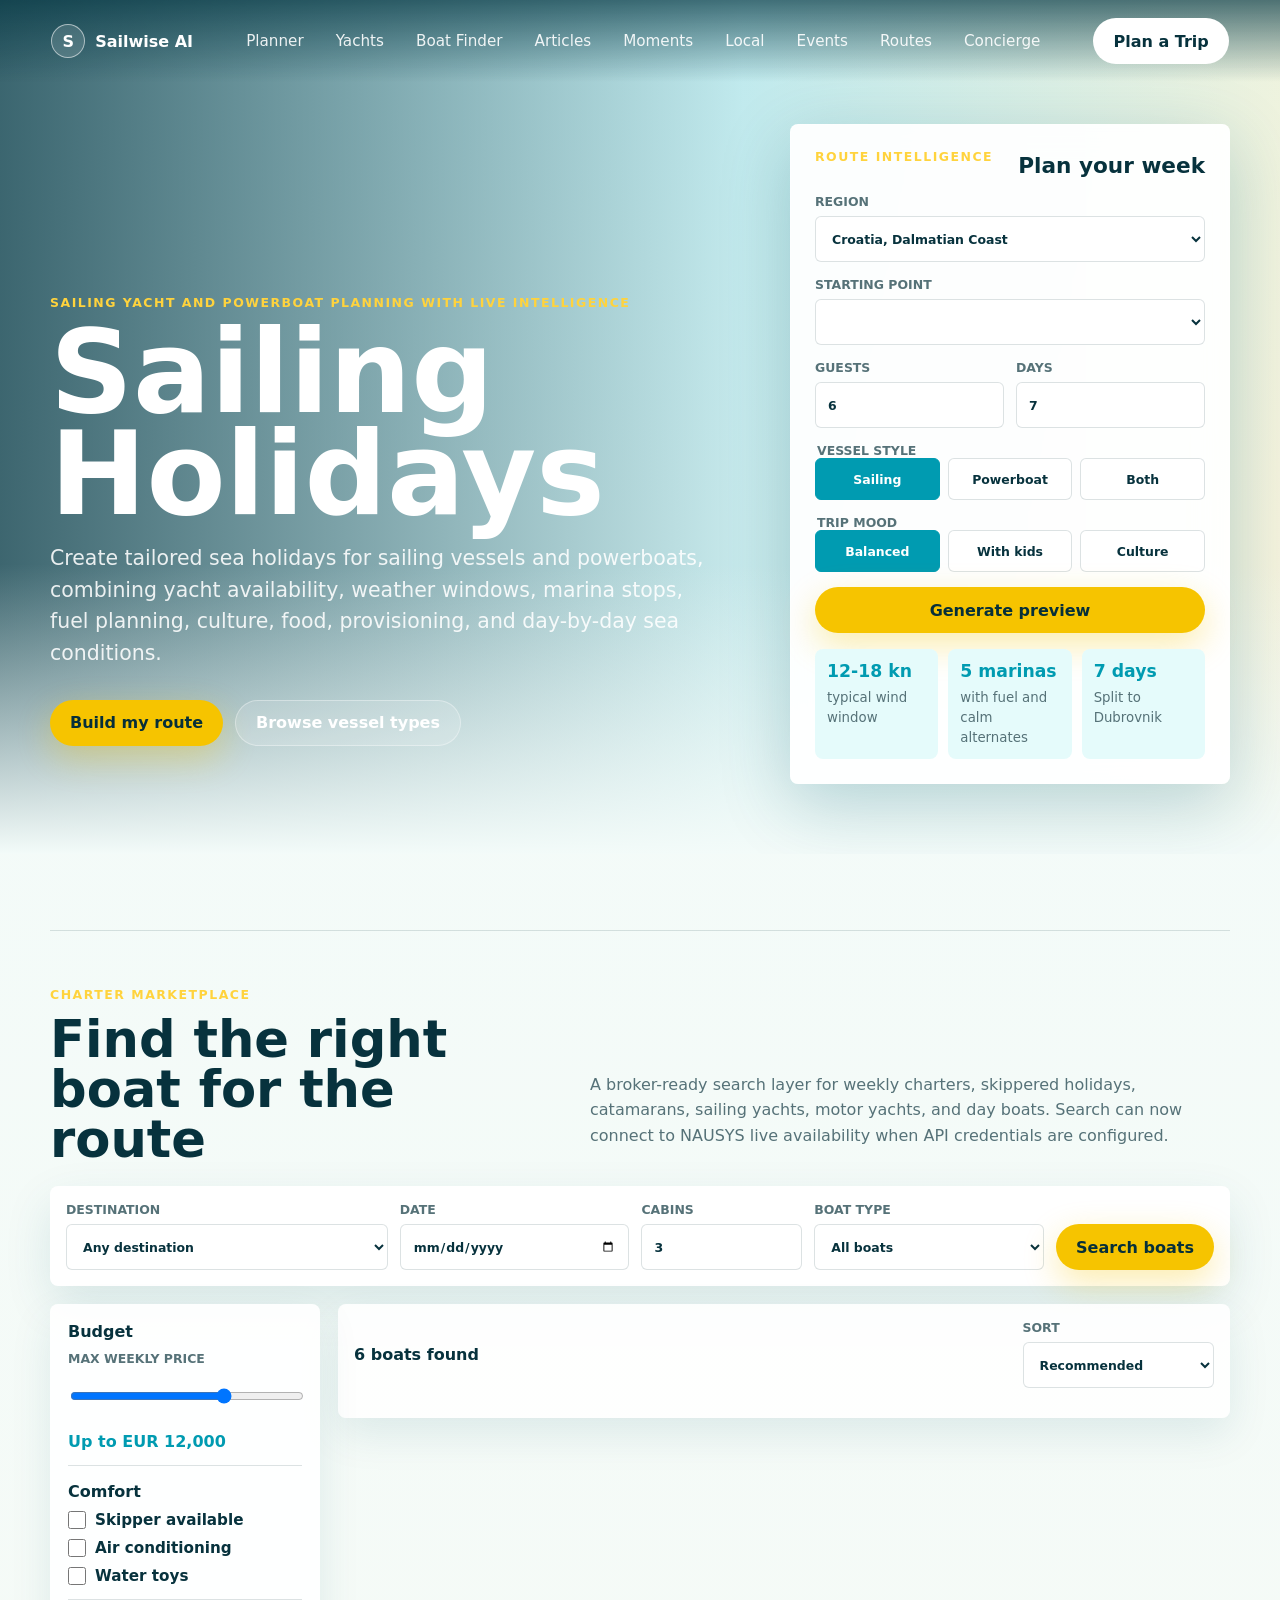
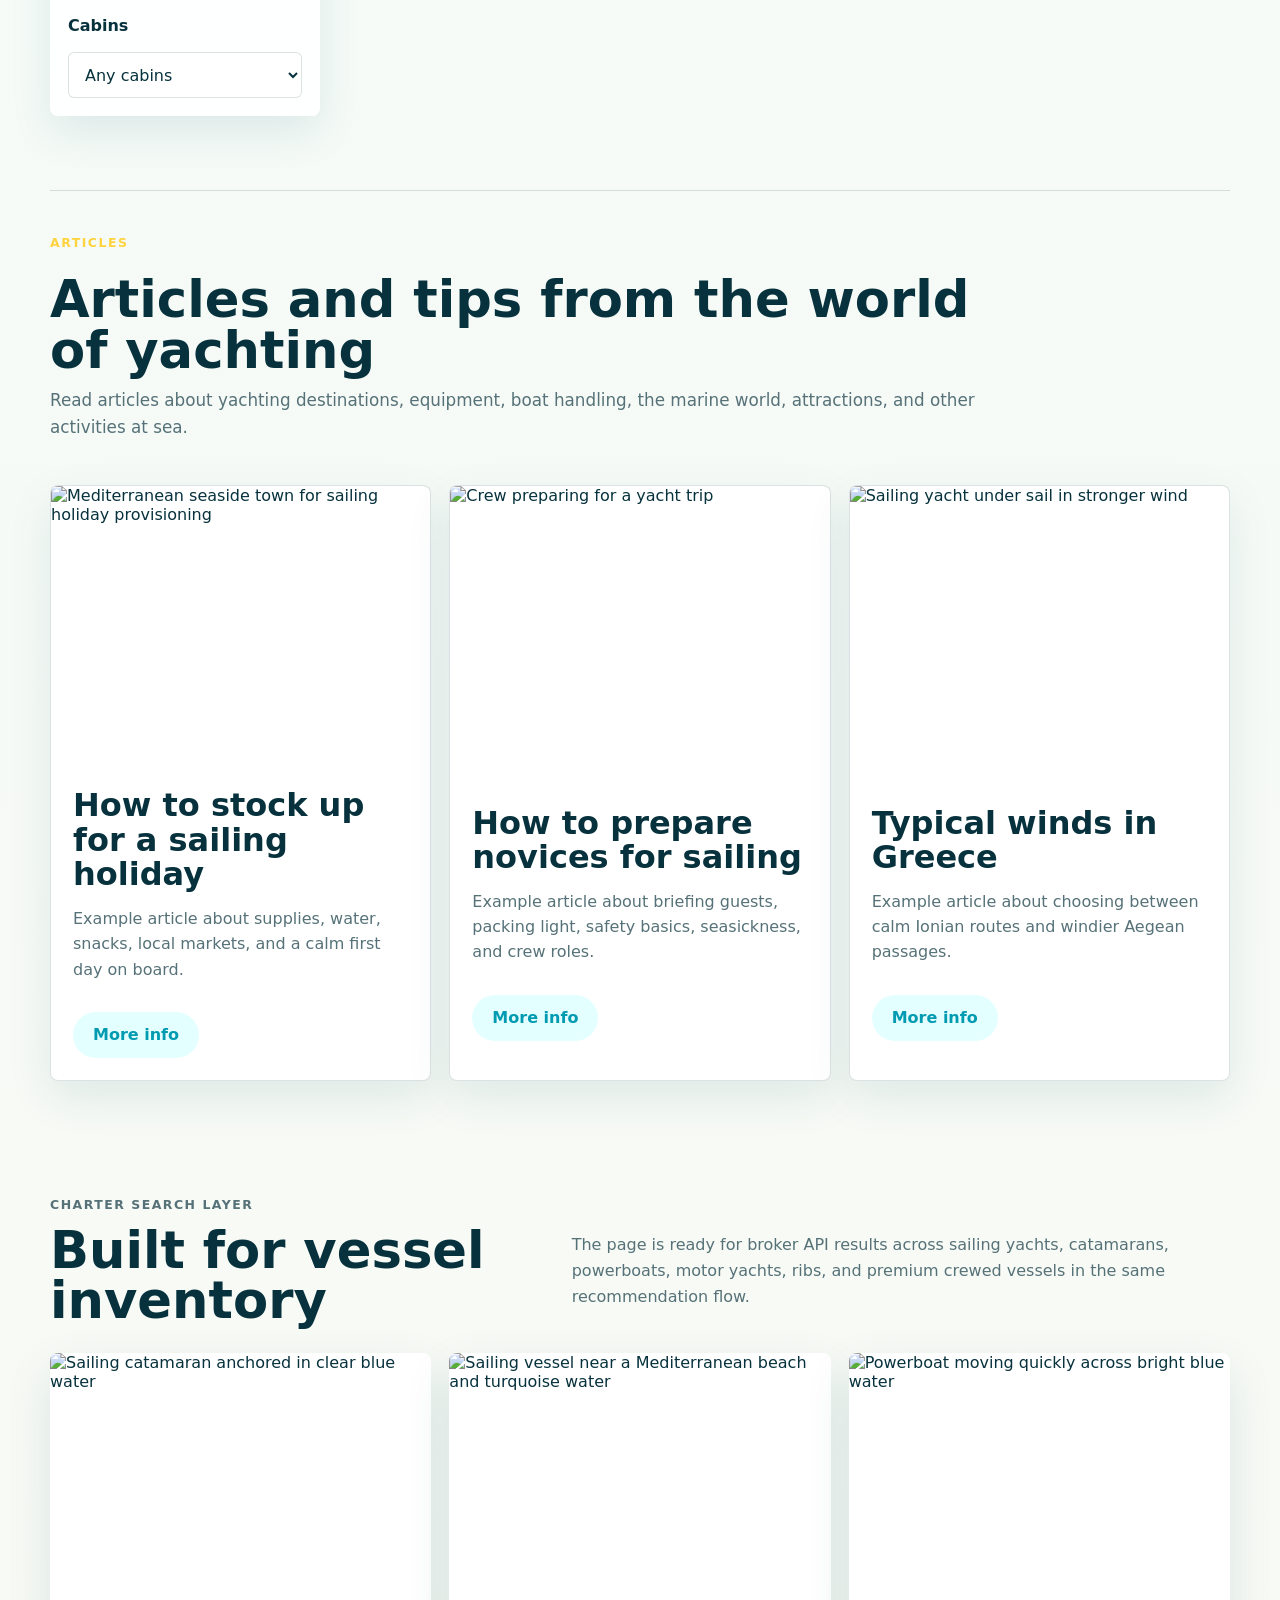
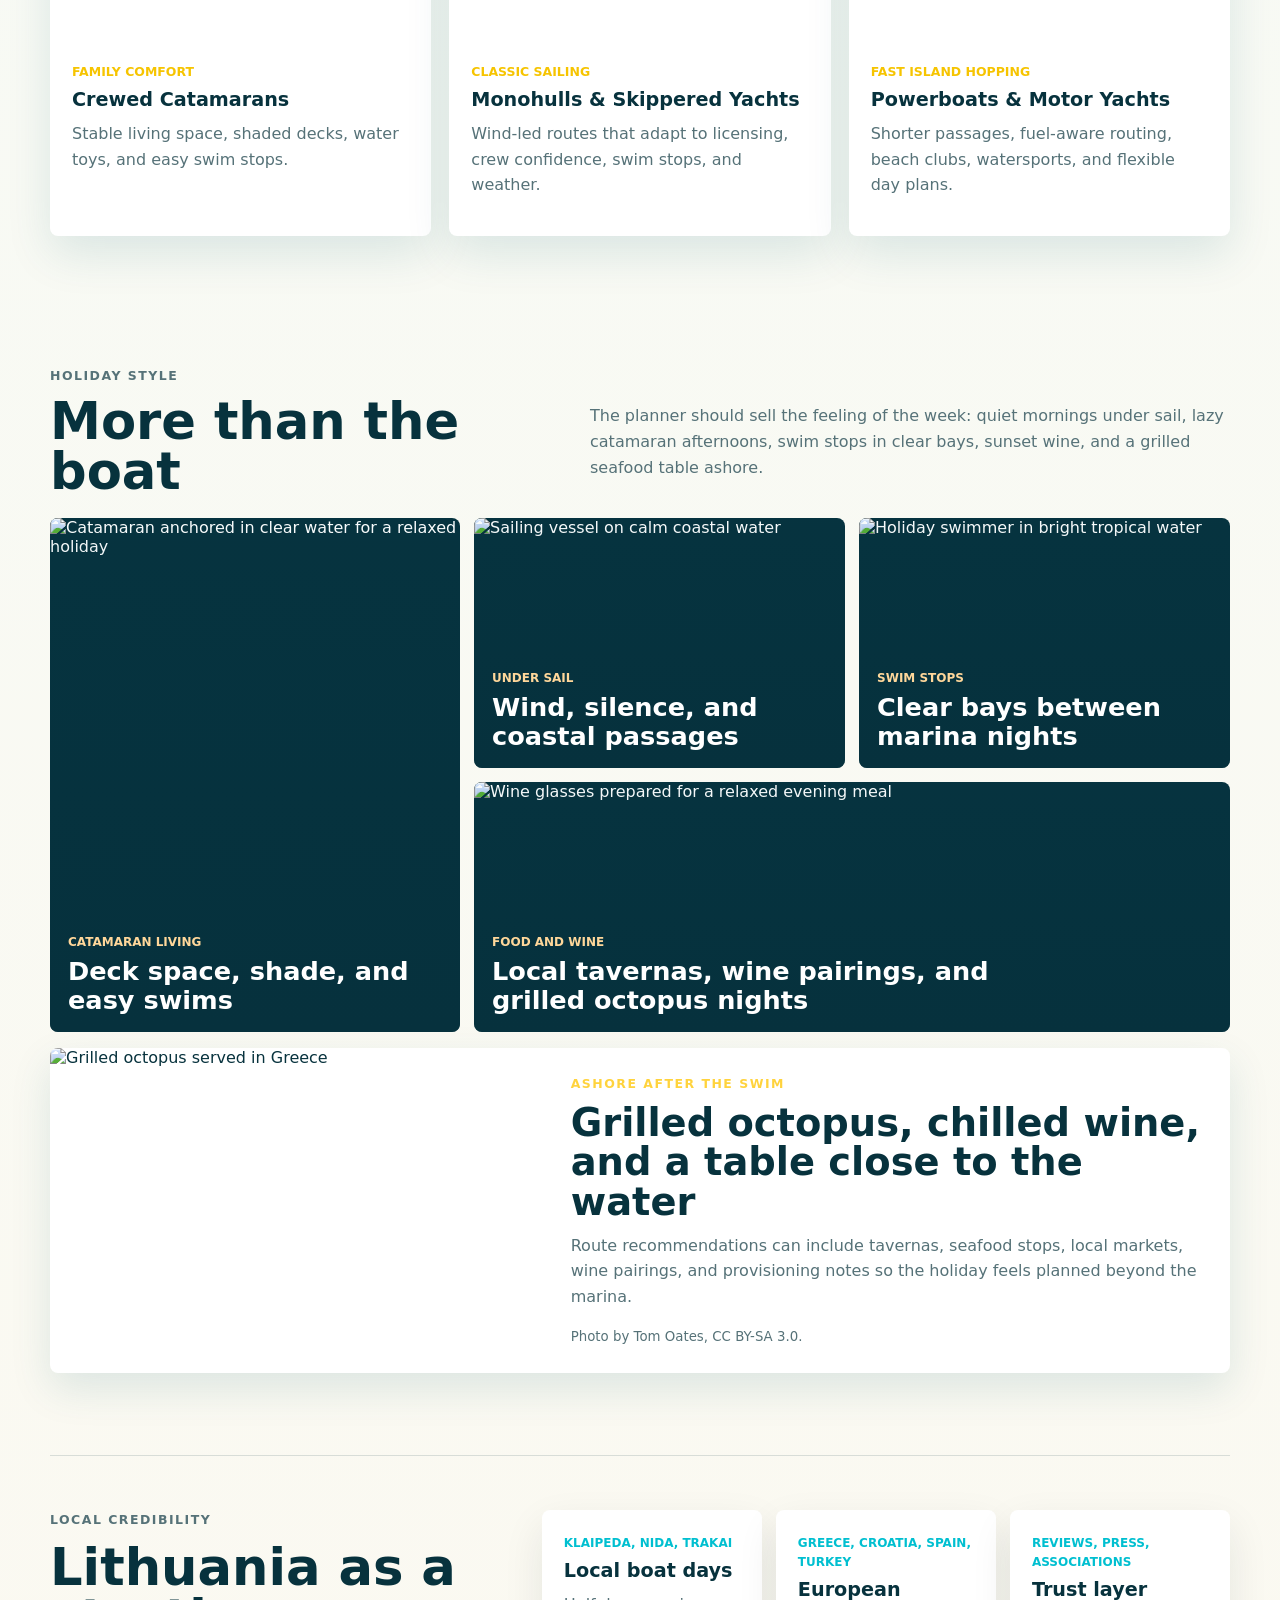
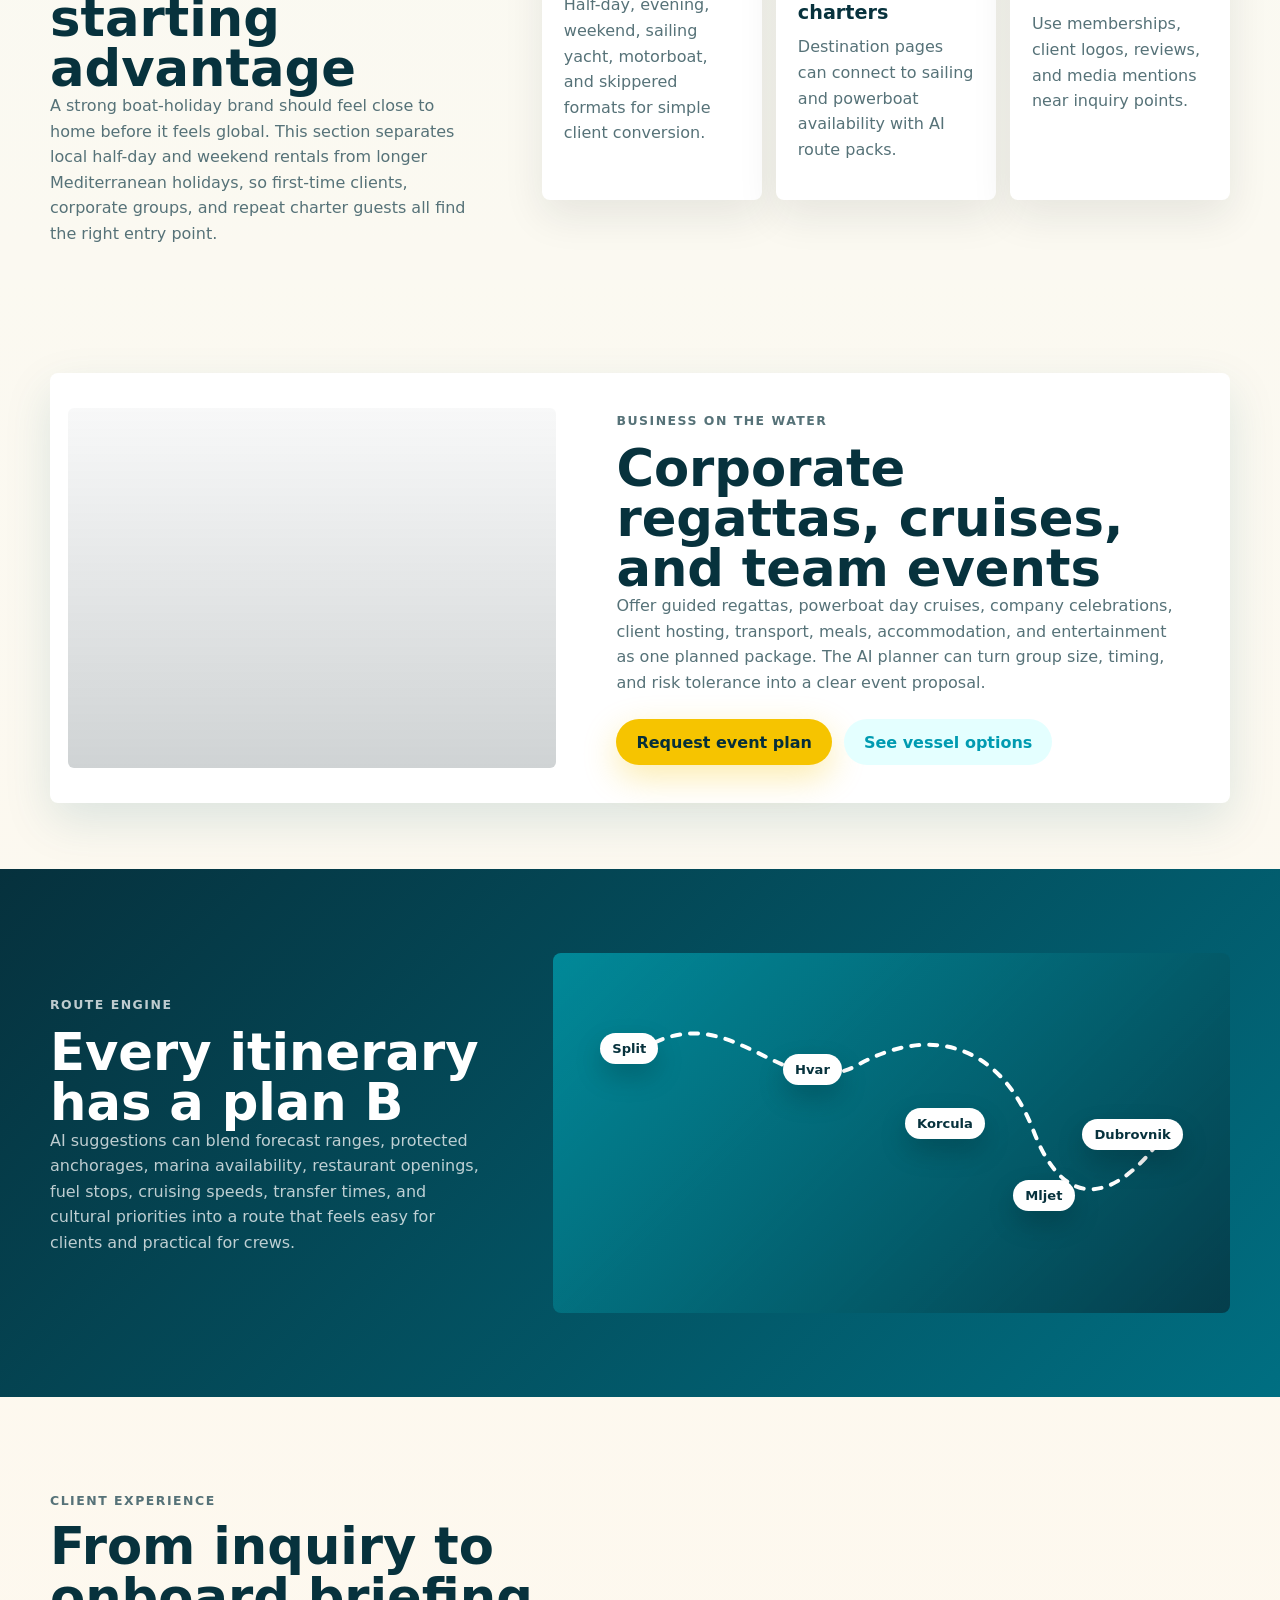
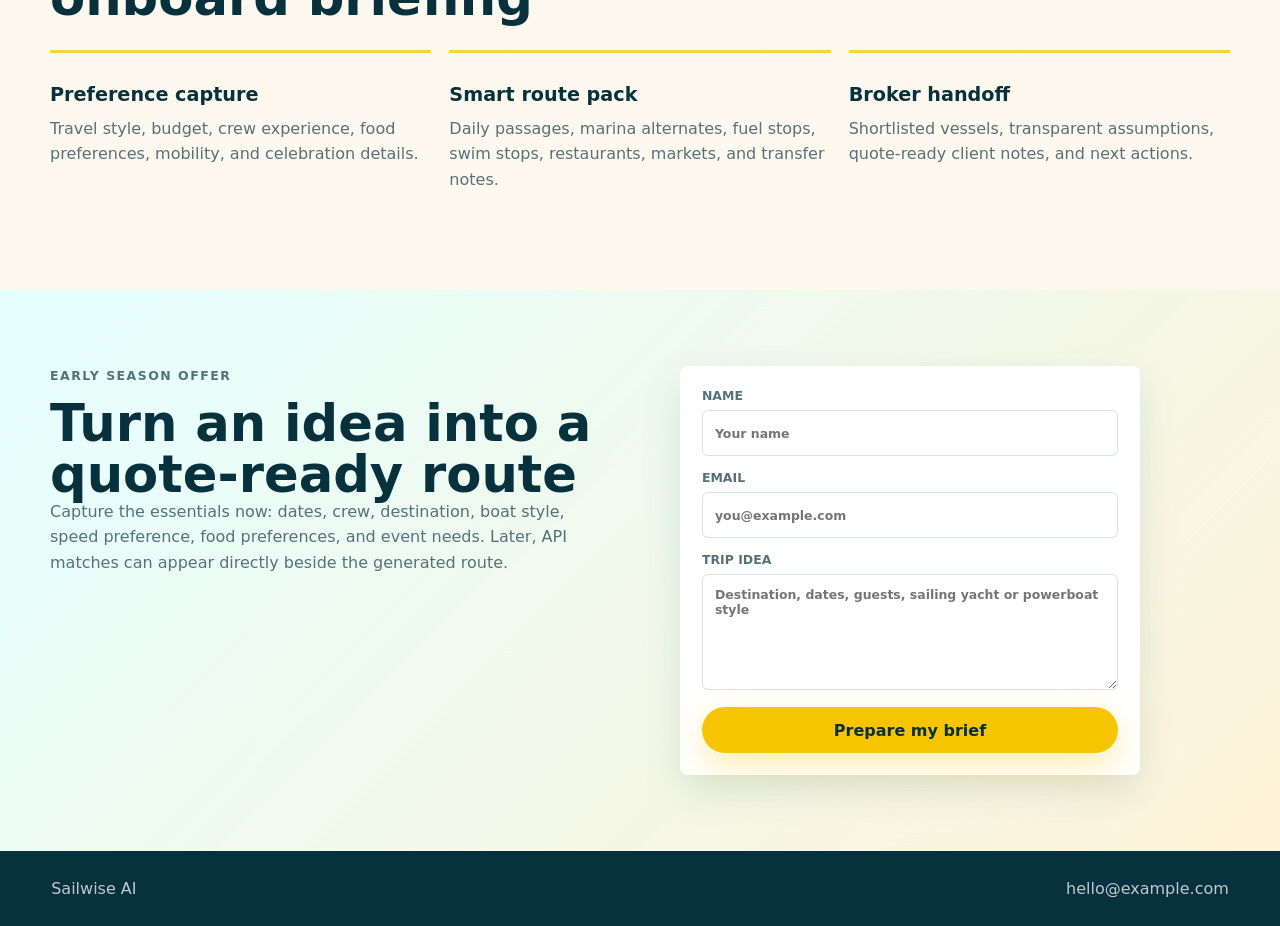
==== commit 6cb52f92: "Add files via upload" ====
--- a/index.html
+++ b/index.html
@@ -3,234 +3,517 @@
   <head>
     <meta charset="utf-8" />
     <meta name="viewport" content="width=device-width, initial-scale=1" />
-    <title>Boat Details | Sailing Holidays</title>
+    <title>Sailing Holidays | Yacht Charter Planning</title>
     <meta
       name="description"
-      content="Detailed yacht charter page with live NAUSYS boat information, pictures, price, dates, specs, equipment and inquiry options."
+      content="AI assisted sailing yacht and powerboat holiday planning with routes, weather windows, marinas, food, culture, provisioning, fuel stops, and recommendations."
     />
-    <link rel="stylesheet" href="styles.css?v=boat-inline-detail" />
+    <link rel="preconnect" href="https://images.unsplash.com" />
+    <link
+      rel="stylesheet"
+      href="https://unpkg.com/leaflet@1.9.4/dist/leaflet.css"
+    />
+    <link rel="stylesheet" href="styles.css?v=boat-page-v2" />
   </head>
-  <body class="boat-detail-page">
-    <header class="detail-header">
-      <a class="brand detail-brand" href="index.html#top" aria-label="Sailing Holidays home">
+  <body>
+    <header class="site-header" aria-label="Primary navigation">
+      <a class="brand" href="#top" aria-label="Sailing Holidays home">
         <span class="brand-mark">S</span>
         <span>Sailwise AI</span>
       </a>
-      <a class="button light" href="index.html#boat-finder">Back to boats</a>
+      <nav class="nav-links" aria-label="Main">
+        <a href="#planner">Planner</a>
+        <a href="#charters">Yachts</a>
+        <a href="#boat-finder">Boat Finder</a>
+        <a href="#articles">Articles</a>
+        <a href="#moments">Moments</a>
+        <a href="#local">Local</a>
+        <a href="#events">Events</a>
+        <a href="#routes">Routes</a>
+        <a href="#concierge">Concierge</a>
+      </nav>
+      <a class="nav-cta" href="#planner">Plan a Trip</a>
     </header>
 
-    <main class="boat-detail" id="boatDetail">
-      <section class="detail-loading">
-        <p class="eyebrow">Live charter detail</p>
-        <h1>Loading yacht details...</h1>
-        <p>Connecting to NAUSYS and preparing the boat page.</p>
+    <main id="top">
+      <section class="hero" aria-labelledby="hero-title">
+        <div class="hero-shade"></div>
+        <div class="hero-inner">
+          <div class="hero-copy">
+            <p class="eyebrow">Sailing yacht and powerboat planning with live intelligence</p>
+            <h1 id="hero-title">Sailing Holidays</h1>
+            <p class="hero-lede">
+              Create tailored sea holidays for sailing vessels and powerboats, combining yacht
+              availability, weather windows, marina stops, fuel planning, culture, food,
+              provisioning, and day-by-day sea conditions.
+            </p>
+            <div class="hero-actions">
+              <a class="button primary" href="#planner">Build my route</a>
+              <a class="button ghost" href="#charters">Browse vessel types</a>
+            </div>
+          </div>
+
+          <aside class="planner-panel" id="planner" aria-label="AI sailing holiday route planner">
+            <div class="panel-heading">
+              <p class="eyebrow">Route intelligence</p>
+              <h2>Plan your week</h2>
+            </div>
+
+            <form class="planner-form" id="routeForm">
+              <label>
+                Region
+                <select name="region" id="regionSelect">
+                  <option value="croatia-dalmatia">Croatia, Dalmatian Coast</option>
+                  <option value="greece-ionian">Greece, Ionian Sea</option>
+                  <option value="greece-saronic">Greece, Saronic Gulf</option>
+                  <option value="greece-cyclades">Greece, Cyclades</option>
+                  <option value="turkey-lycian">Turkey, Lycian Coast</option>
+                  <option value="italy-amalfi">Italy, Amalfi & Capri</option>
+                  <option value="bvi">British Virgin Islands</option>
+                </select>
+              </label>
+
+              <label>
+                Starting point
+                <select name="start" id="startSelect"></select>
+              </label>
+
+              <div class="field-grid">
+                <label>
+                  Guests
+                  <input name="guests" type="number" min="2" max="12" value="6" />
+                </label>
+                <label>
+                  Days
+                  <input name="days" type="number" min="3" max="14" value="7" />
+                </label>
+              </div>
+
+              <fieldset class="segmented vessel-options" aria-label="Vessel style">
+                <legend>Vessel style</legend>
+                <label><input type="radio" name="vessel" value="sailing" checked /> Sailing</label>
+                <label><input type="radio" name="vessel" value="powerboat" /> Powerboat</label>
+                <label><input type="radio" name="vessel" value="mixed" /> Both</label>
+              </fieldset>
+
+              <fieldset class="segmented" aria-label="Trip mood">
+                <legend>Trip mood</legend>
+                <label><input type="radio" name="mood" value="balanced" checked /> Balanced</label>
+                <label><input type="radio" name="mood" value="kids" /> With kids</label>
+                <label><input type="radio" name="mood" value="culture" /> Culture</label>
+              </fieldset>
+
+              <button class="button primary full" type="submit">Generate preview</button>
+            </form>
+
+            <div class="route-output" id="routeOutput" aria-live="polite">
+              <div>
+                <span class="metric">12-18 kn</span>
+                <small>typical wind window</small>
+              </div>
+              <div>
+                <span class="metric">5 marinas</span>
+                <small>with fuel and calm alternates</small>
+              </div>
+              <div>
+                <span class="metric">7 days</span>
+                <small>Split to Dubrovnik</small>
+              </div>
+            </div>
+          </aside>
+        </div>
+      </section>
+
+      <section class="finder-section" id="boat-finder" aria-labelledby="finder-title">
+        <div class="finder-head">
+          <div>
+            <p class="eyebrow">Charter marketplace</p>
+            <h2 id="finder-title">Find the right boat for the route</h2>
+          </div>
+          <p>
+            A broker-ready search layer for weekly charters, skippered holidays, catamarans,
+            sailing yachts, motor yachts, and day boats. Search can now connect to NAUSYS live
+            availability when API credentials are configured.
+          </p>
+        </div>
+
+        <form class="finder-search" id="boatFinderForm">
+          <label>
+            Destination
+            <select name="finderRegion" id="finderRegion">
+              <option value="all">Any destination</option>
+              <option value="greece-ionian">Greece, Ionian Sea</option>
+              <option value="greece-saronic">Greece, Saronic Gulf</option>
+              <option value="croatia-dalmatia">Croatia, Dalmatian Coast</option>
+              <option value="turkey-lycian">Turkey, Lycian Coast</option>
+              <option value="italy-amalfi">Italy, Amalfi & Capri</option>
+            </select>
+          </label>
+          <label>
+            Date
+            <input name="finderDate" type="date" />
+          </label>
+          <label>
+            Cabins
+            <input name="finderCabins" type="number" min="1" max="8" value="3" />
+          </label>
+          <label>
+            Boat type
+            <select name="finderType" id="finderType">
+              <option value="all">All boats</option>
+              <option value="catamaran">Catamaran</option>
+              <option value="sailing">Sailing yacht</option>
+              <option value="motor">Motor yacht</option>
+              <option value="powerboat">Powerboat</option>
+            </select>
+          </label>
+          <button class="button primary" type="submit">Search boats</button>
+        </form>
+
+        <div class="finder-layout">
+          <aside class="finder-filters" aria-label="Boat filters">
+            <div class="mobile-filter-head">
+              <h3>Filters</h3>
+              <button class="button light" type="button" id="closeFilters">Close</button>
+            </div>
+            <div class="filter-block">
+              <h3>Budget</h3>
+              <label>
+                Max weekly price
+                <input id="priceFilter" type="range" min="3000" max="16000" step="500" value="12000" />
+              </label>
+              <output id="priceOutput">Up to EUR 12,000</output>
+            </div>
+            <div class="filter-block">
+              <h3>Comfort</h3>
+              <label class="check-row"><input id="skipperFilter" type="checkbox" /> Skipper available</label>
+              <label class="check-row"><input id="acFilter" type="checkbox" /> Air conditioning</label>
+              <label class="check-row"><input id="waterToysFilter" type="checkbox" /> Water toys</label>
+            </div>
+            <div class="filter-block">
+              <h3>Cabins</h3>
+              <select id="cabinsFilter">
+                <option value="0">Any cabins</option>
+                <option value="3">3+ cabins</option>
+                <option value="4">4+ cabins</option>
+                <option value="5">5+ cabins</option>
+              </select>
+            </div>
+          </aside>
+
+          <div class="finder-results-wrap">
+            <div class="mobile-filter-bar">
+              <button class="button light" type="button" id="openFilters">Filter</button>
+              <label>
+                Sort
+                <select id="mobileSortBoats">
+                  <option value="recommended">Recommended</option>
+                  <option value="price">Lowest price</option>
+                  <option value="rating">Highest rating</option>
+                  <option value="year">Newest</option>
+                </select>
+              </label>
+            </div>
+            <div class="finder-toolbar">
+              <span id="boatResultCount">6 boats found</span>
+              <label>
+                Sort
+                <select id="sortBoats">
+                  <option value="recommended">Recommended</option>
+                  <option value="price">Lowest price</option>
+                  <option value="rating">Highest rating</option>
+                  <option value="year">Newest</option>
+                </select>
+              </label>
+            </div>
+            <div class="boat-results" id="boatResults" aria-live="polite"></div>
+          </div>
+        </div>
+      </section>
+
+      <section class="articles-section" id="articles" aria-labelledby="articles-title">
+        <div class="articles-head">
+          <p class="eyebrow">Articles</p>
+          <h2 id="articles-title">Articles and tips from the world of yachting</h2>
+          <p>
+            Read articles about yachting destinations, equipment, boat handling, the marine world,
+            attractions, and other activities at sea.
+          </p>
+        </div>
+        <div class="articles-grid">
+          <article class="article-card">
+            <img
+              src="https://images.unsplash.com/photo-1507525428034-b723cf961d3e?auto=format&fit=crop&w=900&q=82"
+              alt="Mediterranean seaside town for sailing holiday provisioning"
+            />
+            <div class="article-body">
+              <h3>How to stock up for a sailing holiday</h3>
+              <p>Example article about supplies, water, snacks, local markets, and a calm first day on board.</p>
+              <a class="button light" href="#articles">More info</a>
+            </div>
+          </article>
+          <article class="article-card">
+            <img
+              src="https://images.unsplash.com/photo-1567899378494-47b22a2ae96a?auto=format&fit=crop&w=900&q=82"
+              alt="Crew preparing for a yacht trip"
+            />
+            <div class="article-body">
+              <h3>How to prepare novices for sailing</h3>
+              <p>Example article about briefing guests, packing light, safety basics, seasickness, and crew roles.</p>
+              <a class="button light" href="#articles">More info</a>
+            </div>
+          </article>
+          <article class="article-card">
+            <img
+              src="https://images.unsplash.com/photo-1566933293069-b55c7f326dd4?auto=format&fit=crop&w=900&q=82"
+              alt="Sailing yacht under sail in stronger wind"
+            />
+            <div class="article-body">
+              <h3>Typical winds in Greece</h3>
+              <p>Example article about choosing between calm Ionian routes and windier Aegean passages.</p>
+              <a class="button light" href="#articles">More info</a>
+            </div>
+          </article>
+        </div>
+      </section>
+
+      <section class="section" id="charters">
+        <div class="section-head">
+          <p class="eyebrow">Charter search layer</p>
+          <h2>Built for vessel inventory</h2>
+          <p>
+            The page is ready for broker API results across sailing yachts, catamarans,
+            powerboats, motor yachts, ribs, and premium crewed vessels in the same recommendation flow.
+          </p>
+        </div>
+
+        <div class="yacht-grid">
+          <article class="yacht-card">
+            <img
+              src="https://images.unsplash.com/photo-1569263979104-865ab7cd8d13?auto=format&fit=crop&w=900&q=80"
+              alt="Sailing catamaran anchored in clear blue water"
+            />
+            <div class="card-body">
+              <span>Family comfort</span>
+              <h3>Crewed Catamarans</h3>
+              <p>Stable living space, shaded decks, water toys, and easy swim stops.</p>
+            </div>
+          </article>
+          <article class="yacht-card">
+            <img
+              src="https://images.unsplash.com/photo-1507525428034-b723cf961d3e?auto=format&fit=crop&w=900&q=80"
+              alt="Sailing vessel near a Mediterranean beach and turquoise water"
+            />
+            <div class="card-body">
+              <span>Classic sailing</span>
+              <h3>Monohulls & Skippered Yachts</h3>
+              <p>Wind-led routes that adapt to licensing, crew confidence, swim stops, and weather.</p>
+            </div>
+          </article>
+          <article class="yacht-card">
+            <img
+              src="https://images.unsplash.com/photo-1567899378494-47b22a2ae96a?auto=format&fit=crop&w=900&q=80"
+              alt="Powerboat moving quickly across bright blue water"
+            />
+            <div class="card-body">
+              <span>Fast island hopping</span>
+              <h3>Powerboats & Motor Yachts</h3>
+              <p>Shorter passages, fuel-aware routing, beach clubs, watersports, and flexible day plans.</p>
+            </div>
+          </article>
+        </div>
+      </section>
+
+      <section class="moments-section" id="moments" aria-labelledby="moments-title">
+        <div class="moments-head">
+          <p class="eyebrow">Holiday style</p>
+          <h2 id="moments-title">More than the boat</h2>
+          <p>
+            The planner should sell the feeling of the week: quiet mornings under sail, lazy
+            catamaran afternoons, swim stops in clear bays, sunset wine, and a grilled seafood table ashore.
+          </p>
+        </div>
+        <div class="moments-grid">
+          <article class="moment-card large">
+            <img
+              src="https://images.unsplash.com/photo-1569263979104-865ab7cd8d13?auto=format&fit=crop&w=1200&q=82"
+              alt="Catamaran anchored in clear water for a relaxed holiday"
+            />
+            <div>
+              <span>Catamaran living</span>
+              <h3>Deck space, shade, and easy swims</h3>
+            </div>
+          </article>
+          <article class="moment-card">
+            <img
+              src="https://images.unsplash.com/photo-1500530855697-b586d89ba3ee?auto=format&fit=crop&w=900&q=82"
+              alt="Sailing vessel on calm coastal water"
+            />
+            <div>
+              <span>Under sail</span>
+              <h3>Wind, silence, and coastal passages</h3>
+            </div>
+          </article>
+          <article class="moment-card">
+            <img
+              src="https://images.unsplash.com/photo-1544551763-46a013bb70d5?auto=format&fit=crop&w=900&q=82"
+              alt="Holiday swimmer in bright tropical water"
+            />
+            <div>
+              <span>Swim stops</span>
+              <h3>Clear bays between marina nights</h3>
+            </div>
+          </article>
+          <article class="moment-card wide">
+            <img
+              src="https://images.unsplash.com/photo-1510812431401-41d2bd2722f3?auto=format&fit=crop&w=1200&q=82"
+              alt="Wine glasses prepared for a relaxed evening meal"
+            />
+            <div>
+              <span>Food and wine</span>
+              <h3>Local tavernas, wine pairings, and grilled octopus nights</h3>
+            </div>
+          </article>
+        </div>
+        <div class="taste-strip">
+          <img
+            src="https://upload.wikimedia.org/wikipedia/commons/2/2d/GrilledOctopus.JPG"
+            alt="Grilled octopus served in Greece"
+          />
+          <div>
+            <p class="eyebrow">Ashore after the swim</p>
+            <h3>Grilled octopus, chilled wine, and a table close to the water</h3>
+            <p>
+              Route recommendations can include tavernas, seafood stops, local markets,
+              wine pairings, and provisioning notes so the holiday feels planned beyond the marina.
+            </p>
+            <small>Photo by Tom Oates, CC BY-SA 3.0.</small>
+          </div>
+        </div>
+      </section>
+
+      <section class="local-section" id="local">
+        <div class="local-copy">
+          <p class="eyebrow">Local credibility</p>
+          <h2>Lithuania as a starting advantage</h2>
+          <p>
+            A strong boat-holiday brand should feel close to home before it feels global. This section
+            separates local half-day and weekend rentals from longer Mediterranean holidays, so
+            first-time clients, corporate groups, and repeat charter guests all find the right entry point.
+          </p>
+        </div>
+        <div class="local-grid">
+          <article>
+            <span>Klaipeda, Nida, Trakai</span>
+            <h3>Local boat days</h3>
+            <p>Half-day, evening, weekend, sailing yacht, motorboat, and skippered formats for simple client conversion.</p>
+          </article>
+          <article>
+            <span>Greece, Croatia, Spain, Turkey</span>
+            <h3>European charters</h3>
+            <p>Destination pages can connect to sailing and powerboat availability with AI route packs.</p>
+          </article>
+          <article>
+            <span>Reviews, press, associations</span>
+            <h3>Trust layer</h3>
+            <p>Use memberships, client logos, reviews, and media mentions near inquiry points.</p>
+          </article>
+        </div>
+      </section>
+
+      <section class="events-band" id="events">
+        <div class="events-media" aria-hidden="true"></div>
+        <div class="events-copy">
+          <p class="eyebrow">Business on the water</p>
+          <h2>Corporate regattas, cruises, and team events</h2>
+          <p>
+            Offer guided regattas, powerboat day cruises, company celebrations, client hosting,
+            transport, meals, accommodation, and entertainment as one planned package. The AI planner
+            can turn group size, timing, and risk tolerance into a clear event proposal.
+          </p>
+          <div class="event-actions">
+            <a class="button primary" href="#inquiry">Request event plan</a>
+            <a class="button light" href="#charters">See vessel options</a>
+          </div>
+        </div>
+      </section>
+
+      <section class="route-section" id="routes">
+        <div class="route-copy">
+          <p class="eyebrow">Route engine</p>
+          <h2>Every itinerary has a plan B</h2>
+          <p>
+            AI suggestions can blend forecast ranges, protected anchorages, marina availability,
+            restaurant openings, fuel stops, cruising speeds, transfer times, and cultural priorities
+            into a route that feels easy for clients and practical for crews.
+          </p>
+        </div>
+        <div class="route-map" aria-label="Sample boat holiday route">
+          <div class="port port-a">Split</div>
+          <div class="port port-b">Hvar</div>
+          <div class="port port-c">Korcula</div>
+          <div class="port port-d">Mljet</div>
+          <div class="port port-e">Dubrovnik</div>
+          <svg viewBox="0 0 640 360" role="img" aria-label="Curved sample boat route line">
+            <path d="M68 98 C160 38 210 154 286 112 S430 94 462 178 S544 246 588 188" />
+          </svg>
+        </div>
+      </section>
+
+      <section class="section compact" id="concierge">
+        <div class="section-head">
+          <p class="eyebrow">Client experience</p>
+          <h2>From inquiry to onboard briefing</h2>
+        </div>
+        <div class="feature-row">
+          <article>
+            <h3>Preference capture</h3>
+            <p>Travel style, budget, crew experience, food preferences, mobility, and celebration details.</p>
+          </article>
+          <article>
+            <h3>Smart route pack</h3>
+            <p>Daily passages, marina alternates, fuel stops, swim stops, restaurants, markets, and transfer notes.</p>
+          </article>
+          <article>
+            <h3>Broker handoff</h3>
+            <p>Shortlisted vessels, transparent assumptions, quote-ready client notes, and next actions.</p>
+          </article>
+        </div>
+      </section>
+
+      <section class="inquiry-section" id="inquiry" aria-labelledby="inquiry-title">
+        <div>
+          <p class="eyebrow">Early season offer</p>
+          <h2 id="inquiry-title">Turn an idea into a quote-ready route</h2>
+          <p>
+            Capture the essentials now: dates, crew, destination, boat style, speed preference,
+            food preferences, and event needs. Later, API matches can appear directly beside the generated route.
+          </p>
+        </div>
+        <form class="inquiry-form">
+          <label>
+            Name
+            <input type="text" name="name" placeholder="Your name" />
+          </label>
+          <label>
+            Email
+            <input type="email" name="email" placeholder="you@example.com" />
+          </label>
+          <label>
+            Trip idea
+            <textarea name="idea" placeholder="Destination, dates, guests, sailing yacht or powerboat style"></textarea>
+          </label>
+          <button class="button primary full" type="button">Prepare my brief</button>
+        </form>
       </section>
     </main>
 
-    <script>
-      const boatDetail = document.querySelector("#boatDetail");
-      const params = new URLSearchParams(window.location.search);
-      const yachtId = params.get("id") || params.get("yachtId");
-      const dateFrom = params.get("dateFrom") || "";
-      const dateTo = params.get("dateTo") || "";
-      const price = Number(params.get("price") || 0);
-      const listPrice = Number(params.get("listPrice") || 0);
-      const currency = params.get("currency") || "EUR";
-      const source = params.get("source") || "nausys";
-
-      loadBoatDetail();
-
-      async function loadBoatDetail() {
-        if (!boatDetail) return;
-
-        if (!yachtId) {
-          renderError("Missing yacht ID. Please open this page from the boat finder results.");
-          return;
-        }
-
-        try {
-          const response = await fetch(`/api/nausys-yacht?id=${encodeURIComponent(yachtId)}`);
-          const data = await readJsonResponse(response);
-
-          if (!response.ok) {
-            throw new Error(data.error || "Could not load yacht details.");
-          }
-
-          renderBoat(data.yacht);
-        } catch (error) {
-          renderFallbackBoat(error.message);
-        }
-      }
-
-      async function readJsonResponse(response) {
-        const text = await response.text();
-        try {
-          return JSON.parse(text);
-        } catch {
-          return { error: "Boat detail API is not available yet." };
-        }
-      }
-
-      function renderBoat(yacht) {
-        const pictures = yacht.pictures?.length ? yacht.pictures : [yacht.mainPictureUrl].filter(Boolean);
-        const heroImage =
-          pictures[0] ||
-          "https://images.unsplash.com/photo-1569263979104-865ab7cd8d13?auto=format&fit=crop&w=1200&q=82";
-
-        const specs = [
-          ["Boat type", yacht.type || "Yacht"],
-          ["Cabins", yacht.cabins || "On request"],
-          ["Crew cabins", yacht.cabinsCrew || "0"],
-          ["Guests", yacht.berthsTotal || "On request"],
-          ["Cabin berths", yacht.berthsCabin || "On request"],
-          ["Salon berths", yacht.berthsSalon || "0"],
-          ["Bathrooms", yacht.wc || "On request"],
-          ["Crew WC", yacht.wcCrew || "0"],
-          ["Build year", yacht.buildYear || "On request"],
-          ["Length", yacht.loa ? `${yacht.loa} m` : "On request"],
-          ["Draft", yacht.draft ? `${yacht.draft} m` : "On request"],
-          ["Engines", yacht.engines || "On request"],
-          ["Engine power", yacht.enginePower ? `${yacht.enginePower} hp` : "On request"],
-          ["Rating", yacht.rating || "New"],
-          ["Reviews", yacht.reviews || "On request"],
-          ["Deposit", yacht.deposit ? formatPrice(Number(yacht.deposit), currency) : "On request"],
-        ];
-
-        const ids = [
-          ["NAUSYS yacht ID", yacht.id],
-          ["Model ID", yacht.modelId || "On request"],
-          ["Company ID", yacht.companyId || "On request"],
-          ["Base ID", yacht.baseId || "On request"],
-          ["Location ID", yacht.locationId || "On request"],
-        ];
-
-        document.title = `${yacht.name} | Sailing Holidays`;
-
-        boatDetail.innerHTML = `
-          <section class="boat-hero-detail">
-            <div class="boat-hero-media">
-              <img src="${escapeHtml(heroImage)}" alt="${escapeHtml(yacht.name)} yacht charter" />
-            </div>
-            <div class="boat-summary-panel">
-              <p class="eyebrow">${escapeHtml(source.toUpperCase())} live boat</p>
-              <h1>${escapeHtml(yacht.name)}</h1>
-              <p class="detail-subtitle">${escapeHtml(yacht.type || "Yacht charter")} | NAUSYS ID ${escapeHtml(String(yacht.id))}</p>
-              <div class="detail-price">
-                <strong>${formatPrice(price, currency)}</strong>
-                ${listPrice ? `<span>List price ${escapeHtml(formatPrice(listPrice, currency))}</span>` : ""}
-                <span>${escapeHtml(formatPeriod(dateFrom, dateTo))}</span>
-              </div>
-              <dl class="detail-mini-specs">
-                <div><dt>Cabins</dt><dd>${escapeHtml(String(yacht.cabins || "On request"))}</dd></div>
-                <div><dt>Guests</dt><dd>${escapeHtml(String(yacht.berthsTotal || "On request"))}</dd></div>
-                <div><dt>Year</dt><dd>${escapeHtml(String(yacht.buildYear || "On request"))}</dd></div>
-              </dl>
-              <div class="detail-actions">
-                <a class="button primary" href="mailto:hello@example.com?subject=${encodeURIComponent(`Charter inquiry for ${yacht.name}`)}">Request this boat</a>
-                <a class="button light" href="index.html#planner">Plan route</a>
-              </div>
-            </div>
-          </section>
-
-          <section class="detail-section detail-grid-section">
-            <div>
-              <p class="eyebrow">Yacht specs</p>
-              <h2>Boat information</h2>
-              <div class="spec-table">
-                ${specs.map(([label, value]) => `
-                  <div>
-                    <span>${escapeHtml(label)}</span>
-                    <strong>${escapeHtml(String(value))}</strong>
-                  </div>
-                `).join("")}
-              </div>
-            </div>
-            <aside class="detail-card">
-              <h3>Availability offer</h3>
-              <p>${escapeHtml(formatPeriod(dateFrom, dateTo))}</p>
-              <p><strong>${escapeHtml(formatPrice(price, currency))}</strong></p>
-              <p>Offer price and availability come from NAUSYS. Final booking, extras, and payment terms should be verified before confirmation.</p>
-            </aside>
-          </section>
-
-          <section class="detail-section">
-            <p class="eyebrow">Gallery</p>
-            <h2>Photos from NAUSYS</h2>
-            <div class="boat-gallery">
-              ${pictures.slice(0, 6).map((picture, index) => `
-                <img src="${escapeHtml(picture)}" alt="${escapeHtml(yacht.name)} photo ${index + 1}" />
-              `).join("")}
-            </div>
-          </section>
-
-          <section class="detail-section detail-grid-section">
-            <div>
-              <p class="eyebrow">Equipment</p>
-              <h2>Equipment and highlights</h2>
-              <ul class="detail-feature-list">
-                ${(yacht.equipmentHighlights || []).map((item) => `<li>${escapeHtml(item)}</li>`).join("")}
-                <li>${escapeHtml(String(yacht.standardEquipmentCount || 0))} standard equipment records</li>
-                <li>${escapeHtml(String(yacht.additionalEquipmentCount || 0))} additional equipment records</li>
-              </ul>
-            </div>
-            <aside class="detail-card">
-              <h3>Catalogue IDs</h3>
-              <div class="detail-id-list">
-                ${ids.map(([label, value]) => `
-                  <div><span>${escapeHtml(label)}</span><strong>${escapeHtml(String(value))}</strong></div>
-                `).join("")}
-              </div>
-              <p>Next step: map base, location, model and equipment IDs to human-readable names.</p>
-            </aside>
-          </section>
-        `;
-      }
-
-      function renderFallbackBoat(message) {
-        boatDetail.innerHTML = `
-          <section class="detail-loading">
-            <p class="eyebrow">Boat page</p>
-            <h1>NAUSYS yacht ${escapeHtml(yachtId)}</h1>
-            <p>${escapeHtml(message)} Showing the available booking shell for this live result.</p>
-            <div class="detail-card">
-              <h3>Availability offer</h3>
-              <p>${escapeHtml(formatPeriod(dateFrom, dateTo))}</p>
-              <p><strong>${escapeHtml(formatPrice(price, currency))}</strong></p>
-              <p>Yacht ID: ${escapeHtml(yachtId)}</p>
-            </div>
-            <a class="button primary" href="mailto:hello@example.com?subject=${encodeURIComponent(`Charter inquiry for NAUSYS yacht ${yachtId}`)}">Request this boat</a>
-          </section>
-        `;
-      }
-
-      function renderError(message) {
-        boatDetail.innerHTML = `
-          <section class="detail-loading">
-            <p class="eyebrow">Boat page</p>
-            <h1>Boat not found</h1>
-            <p>${escapeHtml(message)}</p>
-            <a class="button primary" href="index.html#boat-finder">Back to boat finder</a>
-          </section>
-        `;
-      }
-
-      function formatPrice(value, currencyCode) {
-        return value ? `${currencyCode} ${value.toLocaleString("en-US")}` : "Price on request";
-      }
-
-      function formatPeriod(from, to) {
-        if (!from && !to) return "Dates on request";
-        return `${from || "Start"} to ${to || "End"}`;
-      }
-
-      function escapeHtml(value) {
-        return String(value ?? "")
-          .replaceAll("&", "&amp;")
-          .replaceAll("<", "&lt;")
-          .replaceAll(">", "&gt;")
-          .replaceAll('"', "&quot;")
-          .replaceAll("'", "&#039;");
-      }
-    </script>
+    <footer class="footer">
+      <span>Sailwise AI</span>
+      <a href="mailto:hello@example.com">hello@example.com</a>
+    </footer>
+
+    <script src="https://unpkg.com/leaflet@1.9.4/dist/leaflet.js"></script>
+    <script src="script.js?v=boat-page-v2"></script>
   </body>
 </html>
--- a/styles.css
+++ b/styles.css
@@ -1,834 +1,1633 @@
-const routeForm = document.querySelector("#routeForm");
-const routeOutput = document.querySelector("#routeOutput");
-const regionSelect = document.querySelector("#regionSelect");
-const startSelect = document.querySelector("#startSelect");
-const boatFinderForm = document.querySelector("#boatFinderForm");
-const boatResults = document.querySelector("#boatResults");
-const boatResultCount = document.querySelector("#boatResultCount");
-const priceFilter = document.querySelector("#priceFilter");
-const priceOutput = document.querySelector("#priceOutput");
-const skipperFilter = document.querySelector("#skipperFilter");
-const acFilter = document.querySelector("#acFilter");
-const waterToysFilter = document.querySelector("#waterToysFilter");
-const cabinsFilter = document.querySelector("#cabinsFilter");
-const sortBoats = document.querySelector("#sortBoats");
-const mobileSortBoats = document.querySelector("#mobileSortBoats");
-const openFilters = document.querySelector("#openFilters");
-const closeFilters = document.querySelector("#closeFilters");
-
-let activeBoatInventory = [];
-let boatInventorySource = "demo";
-
-const routeData = {
-  "croatia-dalmatia": {
-    wind: "12-18 kn",
-    marinas: "5 marinas",
-    line: "Split to Dubrovnik",
-    kids: "adds short legs and safe swim stops",
-    culture: "adds Korcula old town",
-  },
-  "greece-ionian": {
-    wind: "8-16 kn",
-    marinas: "4 harbors",
-    line: "Corfu or Lefkas to Paxos",
-    kids: "adds short legs and sheltered beaches",
-    culture: "adds Corfu old town",
-  },
-  "greece-saronic": {
-    wind: "8-18 kn",
-    marinas: "5 ports",
-    line: "Athens to Hydra",
-    kids: "adds calm stops near Poros and Aegina",
-    culture: "adds Aegina and Hydra",
-  },
-  "greece-cyclades": {
-    wind: "12-24 kn",
-    marinas: "6 island stops",
-    line: "Athens to Serifos",
-    kids: "adds short crossings and beach time",
-    culture: "adds Syros and Paros",
-  },
-  "turkey-lycian": {
-    wind: "6-16 kn",
-    marinas: "5 bays",
-    line: "Gocek to Fethiye",
-    kids: "adds easy bays and family lunch stops",
-    culture: "adds Kaunos and Lycian ruins",
-  },
-  "italy-amalfi": {
-    wind: "6-14 kn",
-    marinas: "5 ports",
-    line: "Naples to Amalfi",
-    kids: "adds shorter hops and beach clubs",
-    culture: "adds Pompeii day stop",
-  },
-  bvi: {
-    wind: "14-20 kn",
-    marinas: "6 moorings",
-    line: "Tortola loop",
-    kids: "adds easy moorings and beach days",
-    culture: "adds local beach bars",
-  },
-};
-
-const startPoints = {
-  "croatia-dalmatia": ["Split", "Dubrovnik", "Trogir", "Sibenik", "Zadar"],
-  "greece-ionian": ["Corfu", "Lefkas", "Preveza", "Paxos"],
-  "greece-saronic": ["Athens", "Lavrion", "Poros", "Aegina"],
-  "greece-cyclades": ["Athens", "Lavrion", "Paros", "Mykonos"],
-  "turkey-lycian": ["Gocek", "Fethiye", "Marmaris", "Bodrum"],
-  "italy-amalfi": ["Naples", "Salerno", "Procida", "Capri"],
-  bvi: ["Tortola", "Nanny Cay", "Road Town", "Virgin Gorda"],
-};
-
-const boatInventory = [
-  {
-    id: "cat-ionian-42",
-    name: "Lagoon 42 Holiday",
-    type: "catamaran",
-    region: "greece-ionian",
-    base: "Lefkas",
-    price: 6900,
-    rating: 4.8,
-    year: 2022,
-    cabins: 4,
-    berths: 8,
-    length: "12.8 m",
-    skipper: true,
-    ac: true,
-    waterToys: true,
-    badge: "Family favorite",
-    image: "https://cloud.yatco.com/ForSale/Vessel/Photo/443725/small_4607406.jpg",
-    fallbackImage: "https://images.unsplash.com/photo-1569263979104-865ab7cd8d13?auto=format&fit=crop&w=900&q=82",
-    note: "Stable catamaran for Ionian swim stops, Paxos bays, and relaxed island dinners.",
-  },
-  {
-    id: "mono-saronic-45",
-    name: "Oceanis 45 Saronic",
-    type: "sailing",
-    region: "greece-saronic",
-    base: "Athens",
-    price: 4300,
-    rating: 4.6,
-    year: 2020,
-    cabins: 4,
-    berths: 8,
-    length: "13.9 m",
-    skipper: true,
-    ac: false,
-    waterToys: false,
-    badge: "Best value",
-    image: "https://www.beneteau.com/sites/default/files/styles/standard_large/public/oceanis45_0076formatok.jpg.webp?itok=lYno3Zn2",
-    fallbackImage: "https://images.unsplash.com/photo-1500530855697-b586d89ba3ee?auto=format&fit=crop&w=900&q=82",
-    note: "Classic sailing yacht for Hydra, Poros, Aegina, and sheltered Saronic passages.",
-  },
-  {
-    id: "cat-croatia-46",
-    name: "Bali 4.6 Dalmatia",
-    type: "catamaran",
-    region: "croatia-dalmatia",
-    base: "Split",
-    price: 8200,
-    rating: 4.9,
-    year: 2023,
-    cabins: 5,
-    berths: 10,
-    length: "14.3 m",
-    skipper: true,
-    ac: true,
-    waterToys: true,
-    badge: "New season",
-    image: "https://www.bali-catamarans.com/_next/image?q=75&url=https%3A%2F%2Fbrave-car-d225abcbfb.media.strapiapp.com%2FEN_Cover_4_6_70994bf2f8.png&w=1920",
-    fallbackImage: "https://images.unsplash.com/photo-1515238152791-8216bfdf89a7?auto=format&fit=crop&w=900&q=82",
-    note: "Wide living space for Hvar, Vis, Korcula, wine stops, and blue-water swims.",
-  },
-  {
-    id: "motor-turkey-52",
-    name: "Azimut 52 Gocek",
-    type: "motor",
-    region: "turkey-lycian",
-    base: "Gocek",
-    price: 11800,
-    rating: 4.7,
-    year: 2021,
-    cabins: 3,
-    berths: 6,
-    length: "16.1 m",
-    skipper: true,
-    ac: true,
-    waterToys: true,
-    badge: "Fast coastal hops",
-    image: "https://www.devalk.nl/images/thumbnails/website/azimut-52-57229_2e.jpg",
-    fallbackImage: "https://images.unsplash.com/photo-1567899378494-47b22a2ae96a?auto=format&fit=crop&w=900&q=82",
-    note: "Comfortable motor yacht for Gocek islands, Fethiye, beach clubs, and short passages.",
-  },
-  {
-    id: "power-amalfi-34",
-    name: "Itama 38 Capri Day",
-    type: "powerboat",
-    region: "italy-amalfi",
-    base: "Naples",
-    price: 3600,
-    rating: 4.5,
-    year: 2019,
-    cabins: 1,
-    berths: 2,
-    length: "11.6 m",
-    skipper: true,
-    ac: false,
-    waterToys: true,
-    badge: "Day charter",
-    image: "https://frg-fwm.azurewebsites.net/asset/fwm/Upload/Models/Images/PhotoGallery/Itama/Webp/95242.webp",
-    fallbackImage: "https://images.unsplash.com/photo-1567899378494-47b22a2ae96a?auto=format&fit=crop&w=900&q=82",
-    note: "Powerboat for Capri, Positano, swim stops, and lunch reservations ashore.",
-  },
-  {
-    id: "cat-cyclades-40",
-    name: "Fountaine Pajot FP41",
-    type: "catamaran",
-    region: "greece-cyclades",
-    base: "Lavrion",
-    price: 7400,
-    rating: 4.7,
-    year: 2021,
-    cabins: 4,
-    berths: 8,
-    length: "12.1 m",
-    skipper: true,
-    ac: true,
-    waterToys: false,
-    badge: "Cyclades ready",
-    image: "https://www.catamarans-fountaine-pajot.com/wp-content/uploads/sites/3/2025/06/Template-photo-header-SC-FP41-min-scaled.jpg",
-    fallbackImage: "https://images.unsplash.com/photo-1569263979104-865ab7cd8d13?auto=format&fit=crop&w=900&q=82",
-    note: "Compact catamaran for Kythnos, Serifos, Syros, and flexible wind-aware routing.",
-  },
-];
-
-activeBoatInventory = boatInventory;
-
-function updateStartPoints() {
-  const points = startPoints[regionSelect.value] || [];
-  startSelect.innerHTML = points.map((point) => `<option value="${point}">${point}</option>`).join("");
-}
-
-if (regionSelect && startSelect) {
-  regionSelect.addEventListener("change", updateStartPoints);
-  updateStartPoints();
-}
-
-if (boatFinderForm) {
-  boatFinderForm.addEventListener("submit", async (event) => {
-    event.preventDefault();
-    await loadNausysBoatResults();
-  });
-
-  [priceFilter, skipperFilter, acFilter, waterToysFilter, cabinsFilter, sortBoats, mobileSortBoats].forEach((control) => {
-    if (!control) {
-      return;
-    }
-    control.addEventListener("input", renderBoatResults);
-    control.addEventListener("change", renderBoatResults);
-  });
-
-  openFilters?.addEventListener("click", () => {
-    document.body.classList.add("filters-open");
-  });
-
-  closeFilters?.addEventListener("click", () => {
-    document.body.classList.remove("filters-open");
-  });
-
-  mobileSortBoats?.addEventListener("change", () => {
-    if (sortBoats) {
-      sortBoats.value = mobileSortBoats.value;
-    }
-  });
-
-  sortBoats?.addEventListener("change", () => {
-    if (mobileSortBoats) {
-      mobileSortBoats.value = sortBoats.value;
-    }
-  });
-
-  renderBoatResults();
-}
-
-async function loadNausysBoatResults() {
-  if (!boatFinderForm || !boatResults || !boatResultCount) {
-    return;
-  }
-
-  const formData = new FormData(boatFinderForm);
-  const maxPrice = Number(priceFilter?.value) || 16000;
-  const minCabins = Math.max(Number(formData.get("finderCabins")) || 0, Number(cabinsFilter?.value) || 0);
-  const sort = sortBoats?.value || mobileSortBoats?.value || "recommended";
-
-  boatResultCount.textContent = "Searching NAUSYS live inventory...";
-  boatResults.innerHTML = `
-    <div class="boat-empty">
-      Connecting to NAUSYS and checking real charter availability.
-    </div>
-  `;
-
-  try {
-    const response = await fetch("/api/nausys-search", {
-      method: "POST",
-      headers: { "Content-Type": "application/json" },
-      body: JSON.stringify({
-        finderRegion: formData.get("finderRegion"),
-        finderDate: formData.get("finderDate"),
-        finderCabins: formData.get("finderCabins"),
-        finderType: formData.get("finderType"),
-        maxPrice,
-        minCabins,
-        sort,
-      }),
-    });
-
-    const data = await readJsonResponse(response);
-
-    if (!response.ok) {
-      throw new Error(data.error || "NAUSYS live search is not available yet.");
-    }
-
-    activeBoatInventory = Array.isArray(data.boats) ? data.boats : [];
-    boatInventorySource = "nausys";
-    renderBoatResults({
-      sourceLabel: `NAUSYS live: ${data.totalCount || 0} available`,
-      notice:
-        Array.isArray(data.boats) && data.boats.length
-          ? ""
-          : "NAUSYS returned no live yachts for this exact search. Try a different date, wider budget, or fewer filters.",
-    });
-  } catch (error) {
-    activeBoatInventory = boatInventory;
-    boatInventorySource = "demo";
-    renderBoatResults({
-      notice: `${cleanApiError(error.message)} Showing demo boats until NAUSYS credentials/API access are configured.`,
-    });
-  }
-}
-
-async function readJsonResponse(response) {
-  const text = await response.text();
-  try {
-    return JSON.parse(text);
-  } catch {
-    return {
-      error: response.ok ? "NAUSYS response was not valid JSON." : "NAUSYS live search is not available yet.",
-    };
-  }
-}
-
-function cleanApiError(message) {
-  if (!message || message.includes("Unexpected token") || message.includes("Not found")) {
-    return "NAUSYS live search is not available yet.";
-  }
-
-  return message;
-}
-
-function renderBoatResults(options = {}) {
-  if (!boatFinderForm || !boatResults || !boatResultCount) {
-    return;
-  }
-
-  const formData = new FormData(boatFinderForm);
-  const region = formData.get("finderRegion");
-  const type = formData.get("finderType");
-  const maxPrice = Number(priceFilter?.value) || 16000;
-  const minCabins = Math.max(Number(formData.get("finderCabins")) || 0, Number(cabinsFilter?.value) || 0);
-  const sort = sortBoats?.value || mobileSortBoats?.value || "recommended";
-
-  if (priceOutput) {
-    priceOutput.textContent = `Up to EUR ${maxPrice.toLocaleString("en-US")}`;
-  }
-
-  let results = activeBoatInventory.filter((boat) => {
-    const matchesRegion = region === "all" || boat.region === region;
-    const matchesType = type === "all" || boat.type === type;
-    const matchesPrice = boat.price <= maxPrice;
-    const matchesCabins = !minCabins || boat.cabins >= minCabins || (boat.source === "nausys" && !boat.cabins);
-    const matchesSkipper = !skipperFilter?.checked || boat.skipper;
-    const matchesAc = !acFilter?.checked || boat.ac;
-    const matchesWaterToys = !waterToysFilter?.checked || boat.waterToys;
-
-    return (
-      matchesRegion &&
-      matchesType &&
-      matchesPrice &&
-      matchesCabins &&
-      matchesSkipper &&
-      matchesAc &&
-      matchesWaterToys
-    );
-  });
-
-  results = sortBoatResults(results, sort);
-  const sourceLabel =
-    options.sourceLabel || (boatInventorySource === "nausys" ? "NAUSYS live" : "Demo inventory");
-  boatResultCount.textContent = `${results.length} ${results.length === 1 ? "boat" : "boats"} found | ${sourceLabel}`;
-
-  if (!results.length) {
-    boatResults.innerHTML = `
-      <div class="boat-empty">
-        ${escapeHtml(options.notice || "No boats match these filters yet. Try wider dates, destination, budget, or boat type.")}
-      </div>
-    `;
-    return;
-  }
-
-  const notice = options.notice
-    ? `<div class="boat-empty">${escapeHtml(options.notice)}</div>`
-    : "";
-  boatResults.innerHTML = `${notice}${results.map(renderBoatCard).join("")}`;
-}
-
-function sortBoatResults(results, sort) {
-  const sorted = [...results];
-
-  if (sort === "price") {
-    return sorted.sort((a, b) => a.price - b.price);
-  }
-
-  if (sort === "rating") {
-    return sorted.sort((a, b) => b.rating - a.rating);
-  }
-
-  if (sort === "year") {
-    return sorted.sort((a, b) => b.year - a.year);
-  }
-
-  return sorted.sort((a, b) => b.rating * 100 - b.price / 100 - (a.rating * 100 - a.price / 100));
-}
-
-function renderBoatCard(boat) {
-  const includes = [
-    boat.skipper ? "Skipper" : "Bareboat option",
-    boat.ac ? "A/C" : "Natural ventilation",
-    boat.waterToys ? "Water toys" : "Swim ladder",
-  ];
-  const detailUrl = buildBoatDetailUrl(boat);
-
-  return `
-    <article class="boat-card" data-boat-id="${boat.id}">
-      <a class="boat-card-image-link" href="${escapeHtml(detailUrl)}" aria-label="Open ${escapeHtml(boat.name)} boat page">
-        <img
-          src="${escapeHtml(boat.image)}"
-          alt="${escapeHtml(boat.name)} charter boat"
-          onerror="this.onerror=null;this.src='${escapeHtml(boat.fallbackImage || boat.image)}';"
-        />
-      </a>
-      <div class="boat-card-body">
-        <div class="boat-card-top">
-          <div>
-            <span class="boat-badge">${escapeHtml(boat.badge)}</span>
-            <h3><a href="${escapeHtml(detailUrl)}">${escapeHtml(boat.name)}</a></h3>
-            <div class="boat-location">${escapeHtml(boat.base)} | ${formatRegionName(boat.region)} | Rating ${boat.rating}</div>
-          </div>
-          <div class="boat-price">
-            <strong>${formatBoatPrice(boat)}</strong>
-            <span>per week from</span>
-          </div>
-        </div>
-        <ul class="boat-specs">
-          <li>${escapeHtml(formatBoatType(boat.type))}</li>
-          <li>${boat.cabins || "?"} cabins</li>
-          <li>${boat.berths || "?"} guests</li>
-          <li>${escapeHtml(boat.length || "Length on request")}</li>
-          <li>${boat.year || "Year on request"}</li>
-        </ul>
-        <p>${escapeHtml(boat.note)}</p>
-        <ul class="boat-includes">
-          ${includes.map((item) => `<li>${escapeHtml(item)}</li>`).join("")}
-        </ul>
-        <div class="boat-card-actions">
-          <small>${boat.source === "nausys" ? `Live NAUSYS record ${escapeHtml(String(boat.nausysYachtId || ""))}` : "API-ready card: replace mock data with broker availability later."}</small>
-          <a class="button light" href="${escapeHtml(detailUrl)}">Open boat page</a>
-        </div>
-      </div>
-    </article>
-  `;
-}
-
-function buildBoatDetailUrl(boat) {
-  const params = new URLSearchParams();
-  params.set("id", boat.nausysYachtId || boat.id);
-  params.set("source", boat.source || "demo");
-
-  if (boat.periodFrom) params.set("dateFrom", boat.periodFrom);
-  if (boat.periodTo) params.set("dateTo", boat.periodTo);
-  if (boat.price) params.set("price", String(boat.price));
-  if (boat.listPrice) params.set("listPrice", String(boat.listPrice));
-  if (boat.currency) params.set("currency", boat.currency);
-
-  return `boat.html?${params.toString()}`;
-}
-
-function formatRegionName(region) {
-  const names = {
-    "croatia-dalmatia": "Croatia, Dalmatia",
-    "greece-ionian": "Greece, Ionian",
-    "greece-saronic": "Greece, Saronic",
-    "greece-cyclades": "Greece, Cyclades",
-    "turkey-lycian": "Turkey, Lycian Coast",
-    "italy-amalfi": "Italy, Amalfi",
-    "nausys-live": "NAUSYS live inventory",
-    bvi: "British Virgin Islands",
-  };
-
-  return names[region] || region;
-}
-
-function formatBoatPrice(boat) {
-  const currency = boat.currency || "EUR";
-  const price = Number(boat.price);
-  return price ? `${currency} ${price.toLocaleString("en-US")}` : "Price on request";
-}
-
-function formatBoatType(type) {
-  const names = {
-    catamaran: "Catamaran",
-    sailing: "Sailing yacht",
-    motor: "Motor yacht",
-    powerboat: "Powerboat",
-  };
-
-  return names[type] || type;
-}
-
-const vesselData = {
-  sailing: {
-    label: "Sailing route",
-    detail: "uses sail-friendly legs and sheltered alternates",
-  },
-  powerboat: {
-    label: "Powerboat plan",
-    detail: "adds fuel stops and faster coastal hops",
-  },
-  mixed: {
-    label: "Mixed options",
-    detail: "compares sailing comfort with powerboat speed",
-  },
-};
-
-routeForm.addEventListener("submit", (event) => {
-  event.preventDefault();
-
-  const formData = new FormData(routeForm);
-  const region = formData.get("region");
-  const start = formData.get("start");
-  const guests = formData.get("guests");
-  const days = formData.get("days");
-  const mood = formData.get("mood");
-  const vessel = formData.get("vessel");
-  const route = routeData[region];
-  const vesselPlan = vesselData[vessel];
-  const focus = mood === "balanced" ? "balanced route" : route[mood];
-
-  routeOutput.innerHTML = `
-    <div class="route-loading">
-      <span class="metric">Planning...</span>
-      <small>Creating an AI route preview</small>
-    </div>
-  `;
-
-  generateAiPreview({ region, start, guests, days, mood, vessel })
-    .then((result) => {
-      routeOutput.innerHTML = `
-        <div class="ai-preview">
-          <span class="metric">AI preview</span>
-          ${renderRouteMap(result.stops, start, region)}
-          <p>${formatPreview(result.preview)}</p>
-        </div>
-      `;
-      initializeRouteMap(result.stops, start, region);
-    })
-    .catch((error) => {
-      routeOutput.innerHTML = `
-        <div class="ai-preview route-error">
-          <span class="metric">AI preview unavailable</span>
-          <p>${formatPreview(error.message)}</p>
-          <small>Check the Vercel function and OPENAI_API_KEY setup.</small>
-        </div>
-      `;
-    });
-});
-
-async function generateAiPreview(routeRequest) {
-  const response = await fetch("/api/generate-route", {
-    method: "POST",
-    headers: { "Content-Type": "application/json" },
-    body: JSON.stringify(routeRequest),
-  });
-
-  const text = await response.text();
-  let result;
-
-  try {
-    result = JSON.parse(text);
-  } catch {
-    if (response.status === 404) {
-      throw new Error(
-        "Vercel cannot find /api/generate-route. Make sure api/generate-route.js is uploaded inside the api folder at GitHub root, then redeploy.",
-      );
-    }
-    throw new Error(`API did not return JSON. Status ${response.status}.`);
-  }
-
-  if (!response.ok) {
-    throw new Error(result.error || "Could not generate route preview.");
-  }
-
-  return {
-    preview: result.preview,
-    stops: Array.isArray(result.stops) ? result.stops : [],
-  };
-}
-
-function formatPreview(preview) {
-  return preview
-    .replace(/[&<>"']/g, (character) => {
-      const entities = {
-        "&": "&amp;",
-        "<": "&lt;",
-        ">": "&gt;",
-        '"': "&quot;",
-        "'": "&#039;",
-      };
-      return entities[character];
-    })
-    .replace(/\n/g, "<br>");
-}
-
-function renderRouteMap(stops, start, region) {
-  const routeStops = normalizeStops(stops, start, region);
-
-  return `
-    <div class="real-route-map" aria-label="Generated route map">
-      <div class="leaflet-route-map" id="generatedRouteMap"></div>
-      <ol class="mini-route-stops">
-        ${routeStops
-          .map(
-            (stop, index) => `
-              <li>
-                <strong>${index + 1}. ${escapeHtml(stop.name)}</strong>
-                <span>${escapeHtml(stop.note || stop.type || "Route stop")}</span>
-              </li>
-            `,
-          )
-          .join("")}
-      </ol>
-    </div>
-  `;
-}
-
-function initializeRouteMap(stops, start, region) {
-  const routeStops = normalizeStops(stops, start, region);
-  const mapElement = document.querySelector("#generatedRouteMap");
-
-  if (!mapElement) {
-    return;
-  }
-
-  if (!window.L) {
-    mapElement.classList.add("painted-route-map");
-    mapElement.innerHTML = renderPaintedChart(routeStops);
-    return;
-  }
-
-  if (mapElement._leaflet_id) {
-    mapElement._leaflet_id = null;
-  }
-
-  const map = L.map(mapElement, {
-    scrollWheelZoom: false,
-    zoomControl: true,
-    attributionControl: true,
-  });
-
-  L.tileLayer("https://{s}.tile.openstreetmap.org/{z}/{x}/{y}.png", {
-    maxZoom: 18,
-    attribution: "&copy; OpenStreetMap contributors",
-  }).addTo(map);
-
-  const latLngs = routeStops.map((stop) => [stop.lat, stop.lng]);
-
-  L.polyline(latLngs, {
-    color: "#f6c400",
-    weight: 4,
-    opacity: 0.95,
-    dashArray: "8 8",
-  }).addTo(map);
-
-  routeStops.forEach((stop, index) => {
-    const marker = L.marker([stop.lat, stop.lng], {
-      title: stop.name,
-    }).addTo(map);
-
-    marker.bindPopup(`<strong>${escapeHtml(stop.name)}</strong><br>${escapeHtml(stop.note || stop.type || "")}`);
-
-    L.circleMarker([stop.lat, stop.lng], {
-      radius: index === 0 ? 9 : 7,
-      color: "#ffffff",
-      weight: 2,
-      fillColor: "#f6c400",
-      fillOpacity: 1,
-    })
-      .addTo(map)
-      .bindTooltip(String(index + 1), {
-        permanent: true,
-        direction: "center",
-        className: "route-number-tooltip",
-      });
-  });
-
-  map.fitBounds(latLngs, { padding: [30, 30] });
-}
-
-function renderPaintedChart(routeStops) {
-  const points = routeStops.map((stop, index) => {
-    const progress = routeStops.length === 1 ? 0 : index / (routeStops.length - 1);
-    return {
-      ...stop,
-      x: 10 + progress * 80,
-      y: 52 - Math.sin(progress * Math.PI) * 24 + (index % 2 === 0 ? 2 : 10),
-    };
-  });
-
-  const path = points
-    .map((point, index) => `${index === 0 ? "M" : "L"} ${point.x.toFixed(1)} ${point.y.toFixed(1)}`)
-    .join(" ");
-
-  return `
-    <svg viewBox="0 0 100 72" role="img" aria-label="Painted nautical route map">
-      <defs>
-        <linearGradient id="paintedWater" x1="0" x2="1" y1="0" y2="1">
-          <stop offset="0" stop-color="#bff7f6" />
-          <stop offset="0.55" stop-color="#2bc7d2" />
-          <stop offset="1" stop-color="#047e91" />
-        </linearGradient>
-      </defs>
-      <rect width="100" height="72" fill="url(#paintedWater)" />
-      <path class="chart-land" d="M66 7 C78 1 92 4 100 13 L100 72 L76 72 C73 58 83 50 76 39 C70 30 62 23 66 7Z" />
-      <path class="chart-land" d="M0 0 L23 0 C20 11 29 18 22 27 C15 36 4 32 0 42Z" />
-      <path class="chart-island" d="M33 48 C39 42 48 45 50 52 C44 58 36 58 33 48Z" />
-      <path class="chart-island" d="M53 26 C58 22 65 25 66 31 C60 35 55 33 53 26Z" />
-      <path class="chart-contour" d="M5 58 C18 49 27 65 42 56 S64 45 82 55" />
-      <path class="chart-route" d="${path}" />
-      ${points
-        .map(
-          (point, index) => `
-            <g>
-              <circle class="chart-stop" cx="${point.x.toFixed(1)}" cy="${point.y.toFixed(1)}" r="${index === 0 ? 3.7 : 3}" />
-              <text class="chart-stop-number" x="${point.x.toFixed(1)}" y="${(point.y + 1.3).toFixed(1)}">${index + 1}</text>
-              <text class="chart-label" x="${Math.min(86, point.x + 3).toFixed(1)}" y="${Math.max(8, point.y - 4).toFixed(1)}">${escapeHtml(point.name).slice(0, 13)}</text>
-            </g>
-          `,
-        )
-        .join("")}
-    </svg>
-  `;
-}
-
-function normalizeStops(stops, start, region) {
-  const fallback = fallbackStops(start, region);
-  const cleanStops = stops
-    .filter((stop) => stop && stop.name)
-    .slice(0, 8)
-    .map((stop, index) => ({
-      name: String(stop.name),
-      type: String(stop.type || ""),
-      note: String(stop.note || ""),
-      lat: Number(stop.lat) || fallback[index % fallback.length].lat,
-      lng: Number(stop.lng) || fallback[index % fallback.length].lng,
-    }));
-
-  if (!cleanStops.length) {
-    return fallback;
-  }
-
-  return cleanStops;
-}
-
-function fallbackStops(start, region) {
-  const fallbackByRegion = {
-    "greece-saronic": [
-      { name: start, note: "Start marina", lat: 37.943, lng: 23.646 },
-      { name: "Aegina", note: "Seafood and old town", lat: 37.746, lng: 23.428 },
-      { name: "Poros", note: "Sheltered waterfront", lat: 37.499, lng: 23.454 },
-      { name: "Hydra", note: "Car-free island evening", lat: 37.35, lng: 23.466 },
-    ],
-    "greece-ionian": [
-      { name: start, note: "Start marina", lat: 39.624, lng: 19.922 },
-      { name: "Paxos", note: "Blue bays", lat: 39.202, lng: 20.185 },
-      { name: "Antipaxos", note: "Swim stop", lat: 39.151, lng: 20.228 },
-      { name: "Lefkas", note: "Marina night", lat: 38.833, lng: 20.711 },
-    ],
-    "greece-cyclades": [
-      { name: start, note: "Start marina", lat: 37.716, lng: 24.056 },
-      { name: "Kythnos", note: "Kolona beach", lat: 37.39, lng: 24.43 },
-      { name: "Serifos", note: "Chora dinner", lat: 37.153, lng: 24.506 },
-      { name: "Syros", note: "Culture stop", lat: 37.444, lng: 24.942 },
-    ],
-    "turkey-lycian": [
-      { name: start, note: "Start marina", lat: 36.754, lng: 28.941 },
-      { name: "Gocek Islands", note: "Quiet coves", lat: 36.699, lng: 28.894 },
-      { name: "Fethiye", note: "Harbor and market", lat: 36.659, lng: 29.126 },
-      { name: "Gemiler", note: "Sunset anchorage", lat: 36.554, lng: 29.071 },
-    ],
-    "croatia-dalmatia": [
-      { name: start, note: "Start marina", lat: 43.508, lng: 16.44 },
-      { name: "Solta", note: "Swim stop", lat: 43.393, lng: 16.288 },
-      { name: "Hvar", note: "Island evening", lat: 43.172, lng: 16.442 },
-      { name: "Korcula", note: "Old town", lat: 42.961, lng: 17.136 },
-    ],
-    "italy-amalfi": [
-      { name: start, note: "Start marina", lat: 40.851, lng: 14.268 },
-      { name: "Procida", note: "Colorful harbor", lat: 40.757, lng: 14.014 },
-      { name: "Capri", note: "Swim and lunch", lat: 40.553, lng: 14.222 },
-      { name: "Amalfi", note: "Coast dinner", lat: 40.634, lng: 14.602 },
-    ],
-    bvi: [
-      { name: start, note: "Start marina", lat: 18.428, lng: -64.618 },
-      { name: "Norman Island", note: "Snorkeling", lat: 18.316, lng: -64.62 },
-      { name: "Virgin Gorda", note: "The Baths", lat: 18.48, lng: -64.402 },
-      { name: "Anegada", note: "Beach and lobster", lat: 18.731, lng: -64.323 },
-    ],
-  };
-
-  return fallbackByRegion[region] || fallbackByRegion["greece-saronic"];
-}
-
-function escapeHtml(value) {
-  return String(value).replace(/[&<>"']/g, (character) => {
-    const entities = {
-      "&": "&amp;",
-      "<": "&lt;",
-      ">": "&gt;",
-      '"': "&quot;",
-      "'": "&#039;",
-    };
-    return entities[character];
-  });
-}
-
-/*
-Fallback preview for local static testing when /api/generate-route is not running.
-*/
-function renderFallbackPreview({ route, guests, days, focus, vesselPlan }) {
-  routeOutput.innerHTML = `
-    <div>
-      <span class="metric">${route.wind}</span>
-      <small>forecast planning window</small>
-    </div>
-    <div>
-      <span class="metric">${route.marinas}</span>
-      <small>for ${guests} guests</small>
-    </div>
-    <div>
-      <span class="metric">${days} days</span>
-      <small>${route.line}, ${focus}; ${vesselPlan.detail}</small>
-    </div>
-  `;
-}
+:root {
+  --ink: #07323d;
+  --muted: #567278;
+  --paper: #f3fbf9;
+  --sea: #009bb1;
+  --teal: #00bfd0;
+  --coral: #f6c400;
+  --gold: #ffd33d;
+  --night: #06313d;
+  --line: rgba(7, 50, 61, 0.14);
+  --white: #ffffff;
+  --shadow: 0 20px 70px rgba(0, 91, 111, 0.24);
+}
+
+* {
+  box-sizing: border-box;
+}
+
+html {
+  scroll-behavior: smooth;
+}
+
+body {
+  margin: 0;
+  color: var(--ink);
+  font-family:
+    Inter, ui-sans-serif, system-ui, -apple-system, BlinkMacSystemFont, "Segoe UI", sans-serif;
+  background:
+    linear-gradient(180deg, #e9fbfb 0, var(--paper) 520px, #fff8ed 100%);
+  letter-spacing: 0;
+}
+
+a {
+  color: inherit;
+  text-decoration: none;
+}
+
+img {
+  display: block;
+  width: 100%;
+}
+
+.site-header {
+  position: fixed;
+  top: 0;
+  left: 0;
+  right: 0;
+  z-index: 20;
+  display: flex;
+  align-items: center;
+  justify-content: space-between;
+  gap: 24px;
+  padding: 18px clamp(18px, 4vw, 56px);
+  color: var(--white);
+  background: linear-gradient(180deg, rgba(3, 53, 65, 0.68), rgba(3, 53, 65, 0));
+}
+
+.brand {
+  display: inline-flex;
+  align-items: center;
+  gap: 10px;
+  font-weight: 800;
+}
+
+.brand-mark {
+  display: grid;
+  width: 34px;
+  height: 34px;
+  place-items: center;
+  border: 1px solid rgba(255, 255, 255, 0.55);
+  border-radius: 50%;
+  background: rgba(255, 255, 255, 0.14);
+}
+
+.nav-links {
+  display: flex;
+  align-items: center;
+  gap: clamp(14px, 3vw, 32px);
+  font-size: 0.95rem;
+}
+
+.nav-links a {
+  opacity: 0.9;
+}
+
+.nav-links a:hover {
+  opacity: 1;
+}
+
+.nav-cta,
+.button {
+  display: inline-flex;
+  min-height: 46px;
+  align-items: center;
+  justify-content: center;
+  border: 0;
+  border-radius: 999px;
+  padding: 0 20px;
+  font: inherit;
+  font-weight: 800;
+  cursor: pointer;
+}
+
+.nav-cta {
+  color: var(--ink);
+  background: var(--white);
+}
+
+.hero {
+  position: relative;
+  min-height: 94vh;
+  overflow: hidden;
+  color: var(--white);
+  background:
+    linear-gradient(90deg, rgba(4, 55, 68, 0.76), rgba(0, 155, 177, 0.18) 58%, rgba(255, 200, 74, 0.16)),
+    url("https://images.pexels.com/photos/32330651/pexels-photo-32330651.jpeg?auto=compress&cs=tinysrgb&w=2400")
+      center 58% / cover;
+  background-position:
+    center,
+    center 58%;
+  background-size:
+    cover,
+    cover;
+}
+
+.hero-shade {
+  position: absolute;
+  inset: auto 0 0;
+  height: 34%;
+  background: linear-gradient(0deg, var(--paper), rgba(243, 251, 249, 0));
+}
+
+.hero-inner {
+  position: relative;
+  z-index: 1;
+  display: grid;
+  grid-template-columns: minmax(0, 1fr) minmax(330px, 440px);
+  gap: clamp(28px, 6vw, 80px);
+  align-items: end;
+  width: calc(100% - 36px);
+  max-width: 1180px;
+  min-height: 94vh;
+  margin: 0 auto;
+  padding: 124px 0 70px;
+}
+
+.hero-copy {
+  max-width: 700px;
+  padding-bottom: 38px;
+}
+
+.eyebrow {
+  margin: 0 0 12px;
+  color: var(--gold);
+  font-size: 0.78rem;
+  font-weight: 900;
+  letter-spacing: 0.12em;
+  text-transform: uppercase;
+}
+
+h1,
+h2,
+h3,
+p {
+  margin-top: 0;
+}
+
+h1 {
+  max-width: 760px;
+  margin-bottom: 18px;
+  font-size: clamp(3.4rem, 9vw, 7.8rem);
+  line-height: 0.88;
+  letter-spacing: 0;
+}
+
+.hero-lede {
+  max-width: 660px;
+  margin-bottom: 30px;
+  color: rgba(255, 255, 255, 0.88);
+  font-size: clamp(1.05rem, 2vw, 1.28rem);
+  line-height: 1.55;
+}
+
+.hero-actions {
+  display: flex;
+  flex-wrap: wrap;
+  gap: 12px;
+}
+
+.button.primary {
+  color: #062f39;
+  background: var(--coral);
+  box-shadow: 0 12px 34px rgba(246, 196, 0, 0.32);
+}
+
+.button.ghost {
+  color: var(--white);
+  background: rgba(255, 255, 255, 0.15);
+  border: 1px solid rgba(255, 255, 255, 0.36);
+}
+
+.button.full {
+  width: 100%;
+}
+
+.planner-panel {
+  border: 1px solid rgba(255, 255, 255, 0.28);
+  border-radius: 8px;
+  padding: 24px;
+  color: var(--ink);
+  background: rgba(255, 255, 255, 0.94);
+  box-shadow: var(--shadow);
+  backdrop-filter: blur(16px);
+}
+
+.panel-heading {
+  display: flex;
+  align-items: end;
+  justify-content: space-between;
+  gap: 14px;
+  margin-bottom: 18px;
+}
+
+.panel-heading h2 {
+  margin: 0;
+  font-size: 1.35rem;
+}
+
+.planner-form {
+  display: grid;
+  gap: 15px;
+}
+
+label,
+legend {
+  color: var(--muted);
+  font-size: 0.78rem;
+  font-weight: 900;
+  text-transform: uppercase;
+}
+
+select,
+input {
+  width: 100%;
+  height: 46px;
+  margin-top: 7px;
+  border: 1px solid var(--line);
+  border-radius: 6px;
+  padding: 0 12px;
+  color: var(--ink);
+  background: var(--white);
+  font: inherit;
+}
+
+textarea {
+  width: 100%;
+  min-height: 116px;
+  margin-top: 7px;
+  border: 1px solid var(--line);
+  border-radius: 6px;
+  padding: 12px;
+  color: var(--ink);
+  background: var(--white);
+  font: inherit;
+  resize: vertical;
+}
+
+.field-grid {
+  display: grid;
+  grid-template-columns: 1fr 1fr;
+  gap: 12px;
+}
+
+.segmented {
+  display: grid;
+  grid-template-columns: repeat(3, 1fr);
+  gap: 8px;
+  margin: 0;
+  border: 0;
+  padding: 0;
+}
+
+.segmented legend {
+  grid-column: 1 / -1;
+  margin-bottom: 0;
+}
+
+.segmented label {
+  display: flex;
+  min-height: 42px;
+  align-items: center;
+  justify-content: center;
+  border: 1px solid var(--line);
+  border-radius: 6px;
+  padding: 0 8px;
+  color: var(--ink);
+  background: var(--white);
+  text-align: center;
+  text-transform: none;
+}
+
+.segmented input {
+  position: absolute;
+  opacity: 0;
+  pointer-events: none;
+}
+
+.segmented label:has(input:checked) {
+  border-color: var(--sea);
+  color: var(--white);
+  background: var(--sea);
+}
+
+.route-output {
+  display: grid;
+  grid-template-columns: repeat(3, 1fr);
+  gap: 10px;
+  margin-top: 16px;
+}
+
+.route-output > div {
+  min-height: 84px;
+  border-radius: 8px;
+  padding: 12px;
+  background: #e5fbfb;
+}
+
+.route-output .route-loading,
+.route-output .ai-preview {
+  grid-column: 1 / -1;
+}
+
+.ai-preview p {
+  margin: 8px 0 0;
+  color: var(--muted);
+  line-height: 1.55;
+}
+
+.real-route-map {
+  display: grid;
+  grid-template-columns: minmax(220px, 0.9fr) minmax(0, 1fr);
+  gap: 14px;
+  align-items: stretch;
+  margin: 12px 0 16px;
+}
+
+.leaflet-route-map {
+  width: 100%;
+  height: 280px;
+  min-height: 190px;
+  border-radius: 8px;
+  overflow: hidden;
+  border: 1px solid rgba(0, 155, 177, 0.22);
+  box-shadow: inset 0 0 0 1px rgba(255, 255, 255, 0.4);
+}
+
+.painted-route-map {
+  background: #e5fbfb;
+}
+
+.painted-route-map svg {
+  display: block;
+  width: 100%;
+  height: 100%;
+}
+
+.chart-land {
+  fill: #f6e7bd;
+  stroke: rgba(7, 50, 61, 0.16);
+  stroke-width: 0.7;
+}
+
+.chart-island {
+  fill: #fff2c8;
+  stroke: rgba(7, 50, 61, 0.18);
+  stroke-width: 0.6;
+}
+
+.chart-contour {
+  fill: none;
+  stroke: rgba(255, 255, 255, 0.55);
+  stroke-dasharray: 2 3;
+  stroke-linecap: round;
+  stroke-width: 0.9;
+}
+
+.chart-route {
+  fill: none;
+  stroke: #f6c400;
+  stroke-dasharray: 3 2.4;
+  stroke-linecap: round;
+  stroke-linejoin: round;
+  stroke-width: 1.7;
+}
+
+.chart-stop {
+  fill: #f6c400;
+  stroke: #ffffff;
+  stroke-width: 0.9;
+}
+
+.chart-stop-number {
+  fill: #06313d;
+  font-size: 3.5px;
+  font-weight: 900;
+  text-anchor: middle;
+}
+
+.chart-label {
+  fill: #06313d;
+  font-size: 3.1px;
+  font-weight: 800;
+  paint-order: stroke;
+  stroke: rgba(255, 255, 255, 0.74);
+  stroke-width: 1px;
+}
+
+.route-number-tooltip {
+  border: 0;
+  box-shadow: none;
+  color: #06313d;
+  background: transparent;
+  font-size: 0.72rem;
+  font-weight: 900;
+}
+
+.mini-route-stops {
+  display: grid;
+  gap: 8px;
+  max-height: 230px;
+  margin: 0;
+  overflow: auto;
+  padding: 0;
+  list-style: none;
+}
+
+.mini-route-stops li {
+  border: 1px solid rgba(0, 155, 177, 0.18);
+  border-radius: 8px;
+  padding: 10px;
+  background: rgba(255, 255, 255, 0.72);
+}
+
+.mini-route-stops strong,
+.mini-route-stops span {
+  display: block;
+}
+
+.mini-route-stops strong {
+  margin-bottom: 4px;
+  color: var(--ink);
+}
+
+.mini-route-stops span {
+  color: var(--muted);
+  font-size: 0.9rem;
+  line-height: 1.35;
+}
+
+.route-error {
+  border: 1px solid rgba(180, 53, 35, 0.26);
+  background: #fff4e0;
+}
+
+.metric {
+  display: block;
+  margin-bottom: 6px;
+  color: var(--sea);
+  font-size: 1.08rem;
+  font-weight: 900;
+}
+
+small {
+  color: var(--muted);
+  line-height: 1.35;
+}
+
+.trust-strip {
+  display: flex;
+  flex-wrap: wrap;
+  gap: 10px;
+  justify-content: center;
+  width: calc(100% - 36px);
+  max-width: 1180px;
+  margin: -18px auto 0;
+  padding: 18px;
+  border-radius: 8px;
+  color: var(--muted);
+  background: rgba(255, 255, 255, 0.94);
+  box-shadow: 0 14px 40px rgba(0, 91, 111, 0.13);
+}
+
+.trust-strip span {
+  border: 1px solid rgba(0, 191, 208, 0.24);
+  border-radius: 999px;
+  padding: 9px 14px;
+  font-weight: 800;
+  background: #f0ffff;
+}
+
+.section {
+  width: calc(100% - 36px);
+  max-width: 1180px;
+  margin: 0 auto;
+  padding: 94px 0 30px;
+}
+
+.section-head {
+  display: grid;
+  grid-template-columns: 0.75fr 1fr;
+  gap: 28px;
+  align-items: end;
+  margin-bottom: 28px;
+}
+
+.section-head .eyebrow {
+  grid-column: 1 / -1;
+  margin-bottom: -18px;
+}
+
+h2 {
+  margin-bottom: 0;
+  font-size: clamp(2rem, 4vw, 3.7rem);
+  line-height: 0.98;
+}
+
+.section-head p,
+.route-copy p,
+.feature-row p,
+.card-body p {
+  color: var(--muted);
+  line-height: 1.6;
+}
+
+.yacht-grid {
+  display: grid;
+  grid-template-columns: repeat(3, 1fr);
+  gap: 18px;
+}
+
+.yacht-card {
+  overflow: hidden;
+  border-radius: 8px;
+  background: var(--white);
+  box-shadow: 0 18px 46px rgba(0, 91, 111, 0.12);
+}
+
+.yacht-card img {
+  aspect-ratio: 4 / 3;
+  object-fit: cover;
+}
+
+.card-body {
+  padding: 22px;
+}
+
+.card-body span {
+  color: var(--coral);
+  font-size: 0.78rem;
+  font-weight: 900;
+  text-transform: uppercase;
+}
+
+.card-body h3,
+.feature-row h3,
+.local-grid h3 {
+  margin: 8px 0 10px;
+  font-size: 1.2rem;
+}
+
+.finder-section {
+  width: calc(100% - 36px);
+  max-width: 1180px;
+  margin: 76px auto 0;
+  padding: 56px 0 20px;
+  border-top: 1px solid var(--line);
+}
+
+.articles-section {
+  width: calc(100% - 36px);
+  max-width: 1180px;
+  margin: 54px auto 0;
+  padding: 44px 0 20px;
+  border-top: 1px solid var(--line);
+}
+
+.articles-head {
+  display: grid;
+  gap: 12px;
+  max-width: 940px;
+  margin-bottom: 28px;
+}
+
+.articles-head p:not(.eyebrow) {
+  color: var(--muted);
+  font-size: 1.05rem;
+  line-height: 1.6;
+}
+
+.articles-grid {
+  display: grid;
+  grid-template-columns: repeat(3, 1fr);
+  gap: 18px;
+}
+
+.article-card {
+  display: grid;
+  overflow: hidden;
+  border: 1px solid var(--line);
+  border-radius: 8px;
+  background: var(--white);
+  box-shadow: 0 16px 44px rgba(0, 91, 111, 0.1);
+}
+
+.article-card img {
+  height: 280px;
+  object-fit: cover;
+}
+
+.article-body {
+  display: grid;
+  gap: 14px;
+  align-content: start;
+  padding: 22px;
+}
+
+.article-body h3 {
+  margin: 0;
+  font-size: clamp(1.45rem, 2.5vw, 2rem);
+  line-height: 1.08;
+}
+
+.article-body p {
+  color: var(--muted);
+  line-height: 1.58;
+}
+
+.article-body .button {
+  justify-self: start;
+}
+
+.finder-head {
+  display: grid;
+  grid-template-columns: minmax(0, 0.8fr) minmax(0, 1fr);
+  gap: 28px;
+  align-items: end;
+  margin-bottom: 22px;
+}
+
+.finder-head p:not(.eyebrow) {
+  color: var(--muted);
+  line-height: 1.6;
+}
+
+.finder-search {
+  display: grid;
+  grid-template-columns: 1.4fr 1fr 0.7fr 1fr auto;
+  gap: 12px;
+  align-items: end;
+  border-radius: 8px;
+  padding: 16px;
+  background: var(--white);
+  box-shadow: 0 18px 48px rgba(0, 91, 111, 0.12);
+}
+
+.finder-layout {
+  display: grid;
+  grid-template-columns: 270px minmax(0, 1fr);
+  gap: 18px;
+  align-items: start;
+  margin-top: 18px;
+}
+
+.finder-filters,
+.finder-results-wrap {
+  border-radius: 8px;
+  background: rgba(255, 255, 255, 0.9);
+  box-shadow: 0 16px 42px rgba(0, 91, 111, 0.1);
+}
+
+.finder-filters {
+  display: grid;
+  gap: 16px;
+  padding: 18px;
+  position: sticky;
+  top: 84px;
+}
+
+.mobile-filter-head,
+.mobile-filter-bar {
+  display: none;
+}
+
+.filter-block {
+  display: grid;
+  gap: 10px;
+  padding-bottom: 14px;
+  border-bottom: 1px solid var(--line);
+}
+
+.filter-block:last-child {
+  border-bottom: 0;
+  padding-bottom: 0;
+}
+
+.filter-block h3 {
+  margin: 0;
+  font-size: 1rem;
+}
+
+.filter-block output {
+  color: var(--sea);
+  font-weight: 900;
+}
+
+.check-row {
+  display: flex;
+  align-items: center;
+  gap: 9px;
+  color: var(--ink);
+  font-size: 0.95rem;
+  font-weight: 700;
+  text-transform: none;
+}
+
+.check-row input {
+  width: 18px;
+  height: 18px;
+  margin: 0;
+}
+
+.finder-results-wrap {
+  padding: 16px;
+}
+
+.finder-toolbar {
+  display: flex;
+  align-items: center;
+  justify-content: space-between;
+  gap: 14px;
+  margin-bottom: 14px;
+}
+
+.finder-toolbar span {
+  color: var(--ink);
+  font-weight: 900;
+}
+
+.finder-toolbar label {
+  min-width: 190px;
+}
+
+.boat-results {
+  display: grid;
+  gap: 14px;
+}
+
+.boat-card {
+  display: grid;
+  grid-template-columns: minmax(230px, 0.42fr) minmax(0, 1fr);
+  overflow: hidden;
+  border: 1px solid rgba(0, 155, 177, 0.16);
+  border-radius: 8px;
+  background: var(--white);
+}
+
+.boat-card img {
+  height: 100%;
+  min-height: 245px;
+  object-fit: cover;
+}
+
+.boat-card-image-link {
+  display: block;
+  min-height: 245px;
+}
+
+.boat-card-body {
+  display: grid;
+  gap: 14px;
+  padding: 18px;
+}
+
+.boat-card-top {
+  display: flex;
+  align-items: start;
+  justify-content: space-between;
+  gap: 14px;
+}
+
+.boat-card h3 {
+  margin: 4px 0 5px;
+  font-size: 1.35rem;
+}
+
+.boat-location {
+  color: var(--muted);
+  font-weight: 700;
+}
+
+.boat-badge {
+  display: inline-flex;
+  width: fit-content;
+  border-radius: 999px;
+  padding: 6px 10px;
+  color: #06313d;
+  background: var(--gold);
+  font-size: 0.78rem;
+  font-weight: 900;
+}
+
+.boat-price {
+  text-align: right;
+}
+
+.boat-price strong {
+  display: block;
+  color: var(--sea);
+  font-size: 1.45rem;
+}
+
+.boat-price span {
+  color: var(--muted);
+  font-size: 0.86rem;
+}
+
+.boat-specs,
+.boat-includes {
+  display: flex;
+  flex-wrap: wrap;
+  gap: 8px;
+  margin: 0;
+  padding: 0;
+  list-style: none;
+}
+
+.boat-specs li,
+.boat-includes li {
+  border: 1px solid rgba(0, 155, 177, 0.18);
+  border-radius: 999px;
+  padding: 7px 10px;
+  color: var(--muted);
+  background: #f0ffff;
+  font-size: 0.88rem;
+  font-weight: 800;
+}
+
+.boat-card-actions {
+  display: flex;
+  align-items: center;
+  justify-content: space-between;
+  gap: 14px;
+}
+
+.boat-card-actions small {
+  color: var(--muted);
+}
+
+.boat-empty {
+  border: 1px dashed rgba(0, 155, 177, 0.35);
+  border-radius: 8px;
+  padding: 22px;
+  color: var(--muted);
+  background: #f0ffff;
+}
+
+.local-section {
+  display: grid;
+  grid-template-columns: 0.76fr 1.24fr;
+  gap: clamp(28px, 6vw, 70px);
+  align-items: start;
+  width: calc(100% - 36px);
+  max-width: 1180px;
+  margin: 70px auto 0;
+  padding: 54px 0 34px;
+  border-top: 1px solid var(--line);
+}
+
+.local-copy p,
+.local-grid p,
+.events-copy p,
+.inquiry-section p {
+  color: var(--muted);
+  line-height: 1.6;
+}
+
+.local-grid {
+  display: grid;
+  grid-template-columns: repeat(3, 1fr);
+  gap: 14px;
+}
+
+.local-grid article {
+  min-height: 220px;
+  border-radius: 8px;
+  padding: 22px;
+  background: var(--white);
+  box-shadow: 0 16px 42px rgba(22, 38, 44, 0.09);
+}
+
+.local-grid span {
+  color: var(--teal);
+  font-size: 0.75rem;
+  font-weight: 900;
+  text-transform: uppercase;
+}
+
+.events-band {
+  display: grid;
+  grid-template-columns: minmax(280px, 0.82fr) minmax(0, 1fr);
+  gap: clamp(24px, 5vw, 60px);
+  align-items: center;
+  width: calc(100% - 36px);
+  max-width: 1180px;
+  margin: 76px auto 0;
+  padding: 18px;
+  border-radius: 8px;
+  background: var(--white);
+  box-shadow: 0 18px 48px rgba(0, 91, 111, 0.13);
+}
+
+.events-media {
+  min-height: 360px;
+  border-radius: 6px;
+  background:
+    linear-gradient(180deg, rgba(16, 35, 41, 0.03), rgba(16, 35, 41, 0.2)),
+    url("https://images.unsplash.com/photo-1528154291023-a6525fabe5b4?auto=format&fit=crop&w=1200&q=80")
+      center / cover;
+}
+
+.events-copy {
+  padding: 20px clamp(8px, 3vw, 36px) 20px 0;
+}
+
+.event-actions {
+  display: flex;
+  flex-wrap: wrap;
+  gap: 12px;
+  margin-top: 24px;
+}
+
+.button.light {
+  color: var(--sea);
+  background: #e4ffff;
+}
+
+.moments-section {
+  width: calc(100% - 36px);
+  max-width: 1180px;
+  margin: 70px auto 0;
+  padding: 30px 0 12px;
+}
+
+.moments-head {
+  display: grid;
+  grid-template-columns: minmax(0, 0.8fr) minmax(0, 1fr);
+  gap: 28px;
+  align-items: end;
+  margin-bottom: 22px;
+}
+
+.moments-head .eyebrow {
+  grid-column: 1 / -1;
+  margin-bottom: -18px;
+}
+
+.moments-head p {
+  color: var(--muted);
+  line-height: 1.6;
+}
+
+.moments-grid {
+  display: grid;
+  grid-template-columns: 1.05fr 0.95fr 0.95fr;
+  grid-auto-rows: 250px;
+  gap: 14px;
+}
+
+.moment-card {
+  position: relative;
+  min-height: 230px;
+  overflow: hidden;
+  border-radius: 8px;
+  color: var(--white);
+  background: var(--night);
+}
+
+.moment-card.large {
+  grid-row: span 2;
+}
+
+.moment-card.wide {
+  grid-column: span 2;
+}
+
+.moment-card img {
+  height: 100%;
+  object-fit: cover;
+  filter: saturate(1.04);
+}
+
+.moment-card::after {
+  content: "";
+  position: absolute;
+  inset: 0;
+  background: linear-gradient(180deg, rgba(0, 155, 177, 0.02), rgba(6, 49, 61, 0.66));
+}
+
+.moment-card div {
+  position: absolute;
+  left: 18px;
+  right: 18px;
+  bottom: 18px;
+  z-index: 1;
+}
+
+.moment-card span {
+  color: #ffd79a;
+  font-size: 0.75rem;
+  font-weight: 900;
+  text-transform: uppercase;
+}
+
+.moment-card h3 {
+  max-width: 520px;
+  margin: 7px 0 0;
+  font-size: clamp(1.12rem, 2vw, 1.6rem);
+  line-height: 1.12;
+}
+
+.taste-strip {
+  display: grid;
+  grid-template-columns: minmax(240px, 0.72fr) minmax(0, 1fr);
+  gap: clamp(18px, 4vw, 46px);
+  align-items: center;
+  margin-top: 16px;
+  overflow: hidden;
+  border-radius: 8px;
+  background: var(--white);
+  box-shadow: 0 16px 42px rgba(0, 91, 111, 0.12);
+}
+
+.taste-strip img {
+  height: 100%;
+  min-height: 290px;
+  object-fit: cover;
+}
+
+.taste-strip div {
+  padding: 28px 28px 28px 0;
+}
+
+.taste-strip h3 {
+  margin: 0 0 12px;
+  font-size: clamp(1.5rem, 3vw, 2.45rem);
+  line-height: 1.02;
+}
+
+.taste-strip p:not(.eyebrow) {
+  color: var(--muted);
+  line-height: 1.6;
+}
+
+.route-section {
+  display: grid;
+  grid-template-columns: 0.78fr 1.22fr;
+  gap: clamp(28px, 6vw, 70px);
+  align-items: center;
+  margin-top: 66px;
+  padding: 84px max(18px, calc((100vw - 1180px) / 2));
+  color: var(--white);
+  background: linear-gradient(135deg, #06313d, #006f82);
+}
+
+.route-copy p {
+  color: rgba(255, 255, 255, 0.74);
+}
+
+.route-map {
+  position: relative;
+  min-height: 360px;
+  overflow: hidden;
+  border-radius: 8px;
+  background:
+    linear-gradient(135deg, rgba(0, 191, 208, 0.55), rgba(6, 49, 61, 0.78)),
+    url("https://images.unsplash.com/photo-1515238152791-8216bfdf89a7?auto=format&fit=crop&w=1400&q=80")
+      center / cover;
+}
+
+.route-map svg {
+  position: absolute;
+  inset: 0;
+  width: 100%;
+  height: 100%;
+}
+
+.route-map path {
+  fill: none;
+  stroke: var(--white);
+  stroke-dasharray: 8 10;
+  stroke-linecap: round;
+  stroke-width: 4;
+}
+
+.port {
+  position: absolute;
+  z-index: 2;
+  border-radius: 999px;
+  padding: 8px 12px;
+  color: var(--ink);
+  background: var(--white);
+  font-size: 0.82rem;
+  font-weight: 900;
+  box-shadow: 0 12px 28px rgba(0, 0, 0, 0.2);
+}
+
+.port-a {
+  left: 7%;
+  top: 22%;
+}
+
+.port-b {
+  left: 34%;
+  top: 28%;
+}
+
+.port-c {
+  left: 52%;
+  top: 43%;
+}
+
+.port-d {
+  left: 68%;
+  top: 63%;
+}
+
+.port-e {
+  right: 7%;
+  top: 46%;
+}
+
+.compact {
+  padding-bottom: 82px;
+}
+
+.feature-row {
+  display: grid;
+  grid-template-columns: repeat(3, 1fr);
+  gap: 18px;
+}
+
+.feature-row article {
+  border-top: 3px solid var(--gold);
+  padding: 22px 0 0;
+}
+
+.inquiry-section {
+  display: grid;
+  grid-template-columns: minmax(0, 0.86fr) minmax(320px, 460px);
+  gap: clamp(28px, 6vw, 80px);
+  align-items: start;
+  padding: 76px max(18px, calc((100vw - 1180px) / 2));
+  background: linear-gradient(135deg, #e4ffff, #fff3d8);
+}
+
+.inquiry-form {
+  display: grid;
+  gap: 14px;
+  border-radius: 8px;
+  padding: 22px;
+  background: var(--white);
+  box-shadow: 0 16px 42px rgba(0, 91, 111, 0.12);
+}
+
+.footer {
+  display: flex;
+  justify-content: space-between;
+  gap: 18px;
+  padding: 28px clamp(18px, 4vw, 56px);
+  color: rgba(255, 255, 255, 0.74);
+  background: var(--night);
+}
+
+.boat-detail-page {
+  background: #f4fbf9;
+}
+
+.detail-header {
+  position: sticky;
+  top: 0;
+  z-index: 30;
+  display: flex;
+  align-items: center;
+  justify-content: space-between;
+  gap: 18px;
+  padding: 16px clamp(18px, 4vw, 56px);
+  background: rgba(244, 251, 249, 0.92);
+  border-bottom: 1px solid var(--line);
+  backdrop-filter: blur(14px);
+}
+
+.detail-brand {
+  color: var(--ink);
+}
+
+.boat-detail {
+  display: grid;
+  gap: 42px;
+  width: calc(100% - 36px);
+  max-width: 1180px;
+  margin: 0 auto;
+  padding: 34px 0 70px;
+}
+
+.detail-loading {
+  display: grid;
+  min-height: 58vh;
+  align-content: center;
+  gap: 16px;
+}
+
+.detail-loading h1 {
+  max-width: 760px;
+  font-size: clamp(2.6rem, 7vw, 5.6rem);
+  line-height: 0.92;
+}
+
+.boat-hero-detail {
+  display: grid;
+  grid-template-columns: minmax(0, 1.35fr) minmax(340px, 0.65fr);
+  gap: 28px;
+  align-items: stretch;
+}
+
+.boat-hero-media {
+  overflow: hidden;
+  min-height: 520px;
+  border-radius: 8px;
+  background: #dff6f2;
+}
+
+.boat-hero-media img,
+.boat-gallery img {
+  width: 100%;
+  height: 100%;
+  object-fit: cover;
+}
+
+.boat-summary-panel,
+.detail-card {
+  border: 1px solid var(--line);
+  border-radius: 8px;
+  background: var(--white);
+  box-shadow: 0 18px 54px rgba(0, 91, 111, 0.14);
+}
+
+.boat-summary-panel {
+  display: grid;
+  align-content: end;
+  gap: 18px;
+  padding: 28px;
+}
+
+.boat-summary-panel h1 {
+  margin-bottom: 0;
+  font-size: clamp(2.6rem, 6vw, 5.2rem);
+  line-height: 0.92;
+}
+
+.detail-subtitle {
+  color: var(--muted);
+}
+
+.detail-price {
+  display: grid;
+  gap: 4px;
+  padding: 18px 0;
+  border-top: 1px solid var(--line);
+  border-bottom: 1px solid var(--line);
+}
+
+.detail-price strong {
+  color: var(--sea);
+  font-size: 2rem;
+}
+
+.detail-mini-specs {
+  display: grid;
+  grid-template-columns: repeat(3, 1fr);
+  gap: 10px;
+  margin: 0;
+}
+
+.detail-mini-specs div {
+  display: grid;
+  gap: 4px;
+  padding: 12px;
+  border-radius: 8px;
+  background: #ecfbf8;
+}
+
+.detail-mini-specs dt {
+  color: var(--muted);
+  font-size: 0.76rem;
+  font-weight: 900;
+  text-transform: uppercase;
+}
+
+.detail-mini-specs dd {
+  margin: 0;
+  font-weight: 900;
+}
+
+.detail-actions {
+  display: flex;
+  flex-wrap: wrap;
+  gap: 12px;
+}
+
+.detail-section {
+  display: grid;
+  gap: 18px;
+}
+
+.detail-section h2 {
+  font-size: clamp(2rem, 4vw, 3.4rem);
+  line-height: 1;
+}
+
+.detail-grid-section {
+  grid-template-columns: minmax(0, 1fr) minmax(280px, 360px);
+  align-items: start;
+}
+
+.spec-table {
+  display: grid;
+  grid-template-columns: repeat(4, 1fr);
+  gap: 1px;
+  overflow: hidden;
+  border: 1px solid var(--line);
+  border-radius: 8px;
+  background: var(--line);
+}
+
+.spec-table div {
+  display: grid;
+  gap: 8px;
+  min-height: 92px;
+  padding: 18px;
+  background: var(--white);
+}
+
+.spec-table span {
+  color: var(--muted);
+  font-size: 0.8rem;
+  font-weight: 900;
+  text-transform: uppercase;
+}
+
+.spec-table strong {
+  font-size: 1.1rem;
+}
+
+.detail-card {
+  display: grid;
+  gap: 10px;
+  padding: 22px;
+}
+
+.detail-card h3 {
+  margin: 0;
+}
+
+.boat-gallery {
+  display: grid;
+  grid-template-columns: 1.2fr 1fr 1fr;
+  gap: 12px;
+}
+
+.boat-gallery img {
+  min-height: 220px;
+  border-radius: 8px;
+  background: #dff6f2;
+}
+
+.boat-gallery img:first-child {
+  grid-row: span 2;
+  min-height: 452px;
+}
+
+.detail-feature-list {
+  display: grid;
+  grid-template-columns: repeat(2, 1fr);
+  gap: 10px;
+  padding: 0;
+  list-style: none;
+}
+
+.detail-feature-list li {
+  border: 1px solid var(--line);
+  border-radius: 8px;
+  padding: 14px 16px;
+  background: var(--white);
+  font-weight: 800;
+}
+
+.detail-id-list {
+  display: grid;
+  gap: 8px;
+}
+
+.detail-id-list div {
+  display: flex;
+  justify-content: space-between;
+  gap: 14px;
+  border-bottom: 1px solid var(--line);
+  padding-bottom: 8px;
+}
+
+.detail-id-list span {
+  color: var(--muted);
+}
+
+@media (max-width: 900px) {
+  .site-header {
+    position: absolute;
+  }
+
+  .hero {
+    background-position:
+      center,
+      center 70%;
+    background-size:
+      cover,
+      cover;
+  }
+
+  .nav-links {
+    display: none;
+  }
+
+  .hero-inner,
+  .section-head,
+  .yacht-grid,
+  .articles-grid,
+  .boat-hero-detail,
+  .detail-grid-section,
+  .finder-head,
+  .finder-search,
+  .finder-layout,
+  .boat-card,
+  .moments-head,
+  .moments-grid,
+  .taste-strip,
+  .local-section,
+  .local-grid,
+  .events-band,
+  .route-section,
+  .feature-row,
+  .inquiry-section {
+    grid-template-columns: 1fr;
+  }
+
+  .hero-inner {
+    align-items: start;
+    padding-top: 104px;
+  }
+
+  .hero-copy {
+    padding-bottom: 0;
+  }
+
+  .planner-panel {
+    margin-bottom: 30px;
+  }
+
+  .finder-filters {
+    position: fixed;
+    left: 0;
+    right: 0;
+    bottom: 0;
+    z-index: 50;
+    display: none;
+    max-height: 82vh;
+    overflow: auto;
+    border-radius: 16px 16px 0 0;
+    padding: 18px 18px 26px;
+    box-shadow: 0 -18px 48px rgba(0, 91, 111, 0.22);
+  }
+
+  body.filters-open .finder-filters {
+    display: grid;
+  }
+
+  body.filters-open::after {
+    content: "";
+    position: fixed;
+    inset: 0;
+    z-index: 49;
+    background: rgba(6, 49, 61, 0.42);
+  }
+
+  .mobile-filter-head {
+    display: flex;
+    align-items: center;
+    justify-content: space-between;
+    gap: 12px;
+    padding-bottom: 8px;
+  }
+
+  .mobile-filter-head h3 {
+    margin: 0;
+  }
+
+  .mobile-filter-bar {
+    position: sticky;
+    top: 0;
+    z-index: 5;
+    display: grid;
+    grid-template-columns: 1fr 1fr;
+    gap: 10px;
+    margin: -16px -16px 14px;
+    padding: 12px 16px;
+    background: rgba(255, 255, 255, 0.96);
+    border-bottom: 1px solid var(--line);
+    backdrop-filter: blur(12px);
+  }
+
+  .mobile-filter-bar label {
+    display: grid;
+  }
+
+  .finder-toolbar label {
+    display: none;
+  }
+
+  .finder-search {
+    position: sticky;
+    top: 0;
+    z-index: 4;
+    margin-inline: -4px;
+    padding: 12px;
+  }
+
+  .finder-search .button {
+    width: 100%;
+  }
+
+  .boat-card img {
+    min-height: 220px;
+  }
+
+  .moment-card.large,
+  .moment-card.wide {
+    grid-column: auto;
+    grid-row: auto;
+  }
+
+  .taste-strip div {
+    padding: 6px 22px 24px;
+  }
+
+  .events-copy {
+    padding: 6px;
+  }
+
+  .boat-hero-media {
+    min-height: 360px;
+  }
+
+  .detail-mini-specs,
+  .spec-table,
+  .boat-gallery,
+  .detail-feature-list {
+    grid-template-columns: 1fr;
+  }
+
+  .boat-gallery img:first-child {
+    grid-row: auto;
+    min-height: 260px;
+  }
+}
+
+@media (max-width: 560px) {
+  .site-header {
+    padding-inline: 14px;
+  }
+
+  .brand span:last-child {
+    display: none;
+  }
+
+  .nav-cta {
+    min-height: 40px;
+    padding-inline: 14px;
+  }
+
+  .hero-inner,
+  .section,
+  .finder-section,
+  .articles-section,
+  .moments-section,
+  .trust-strip {
+    width: calc(100% - 28px);
+  }
+
+  .article-card img {
+    height: 220px;
+  }
+
+  h1 {
+    font-size: clamp(3rem, 14vw, 3.6rem);
+  }
+
+  .field-grid,
+  .route-output,
+  .real-route-map,
+  .segmented {
+    grid-template-columns: 1fr;
+  }
+
+  .route-section {
+    padding-inline: 14px;
+  }
+
+  .route-map {
+    min-height: 300px;
+  }
+
+  .footer {
+    flex-direction: column;
+  }
+}
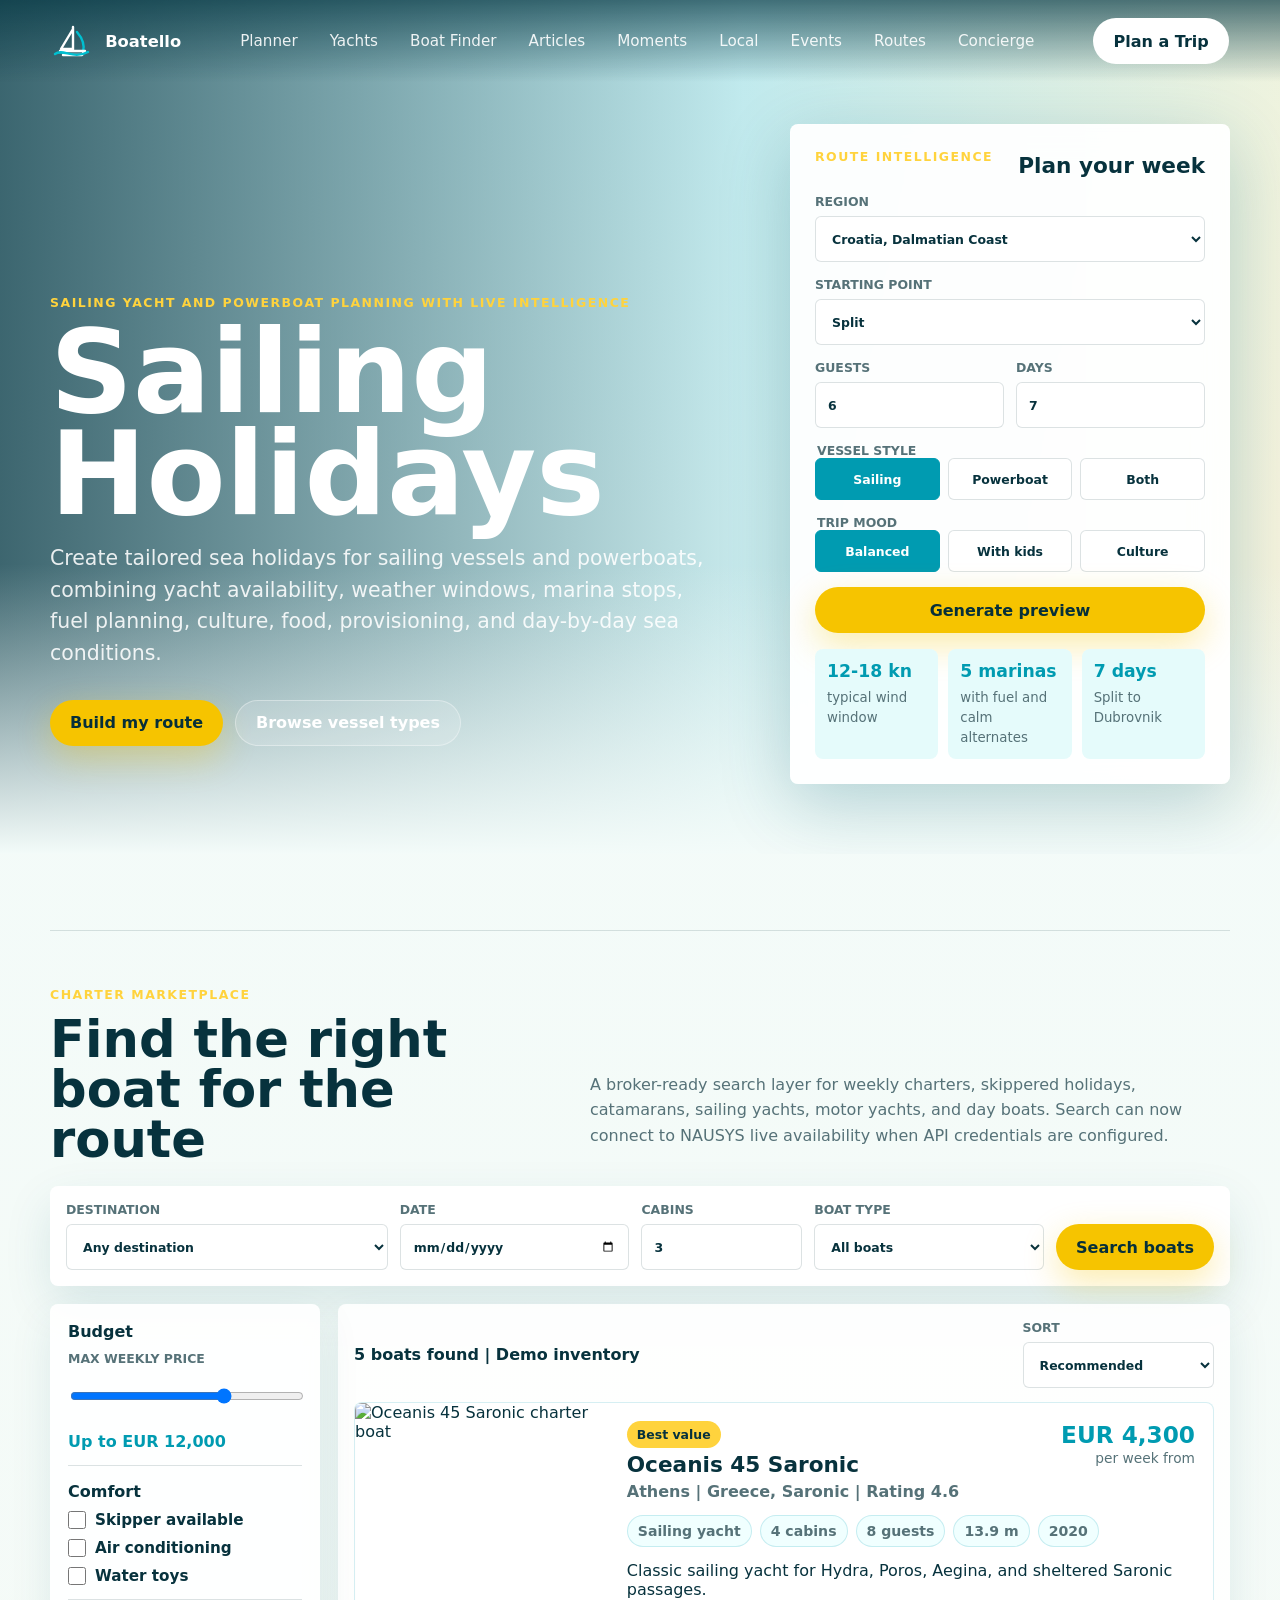
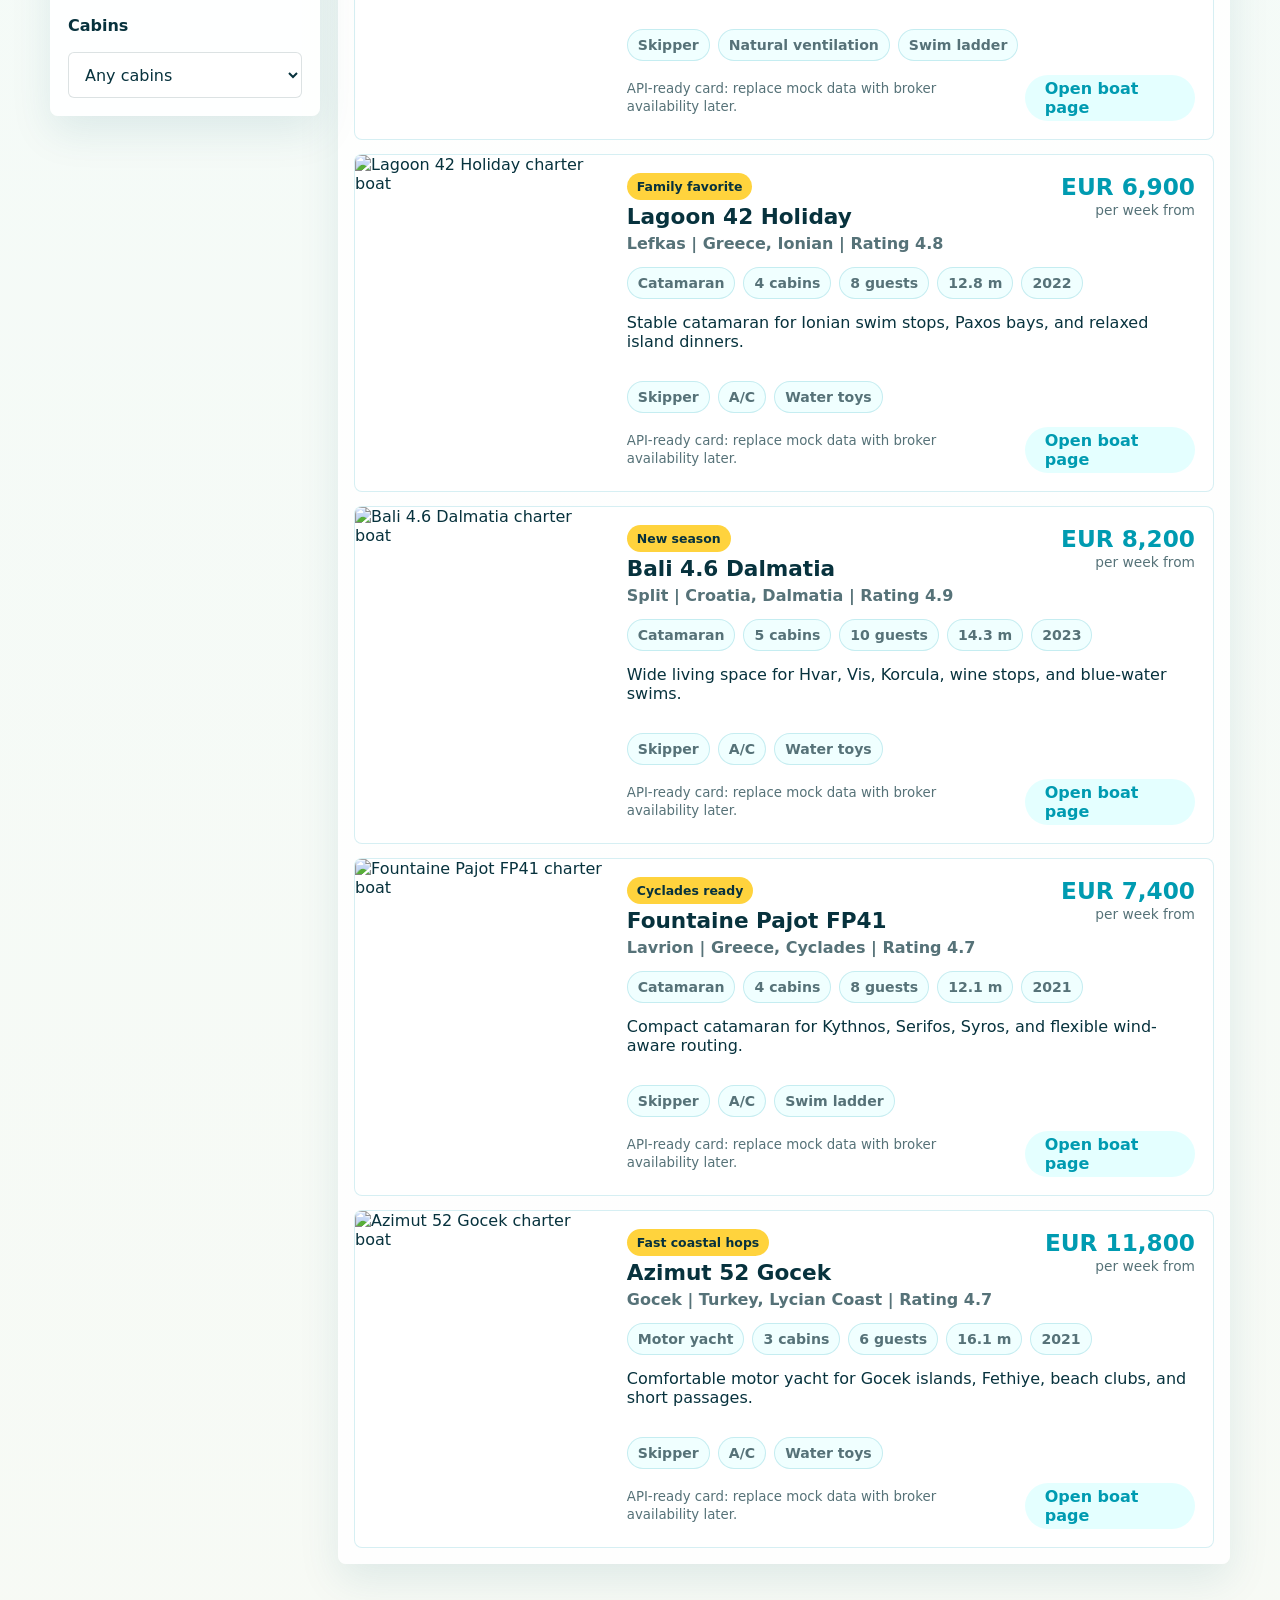
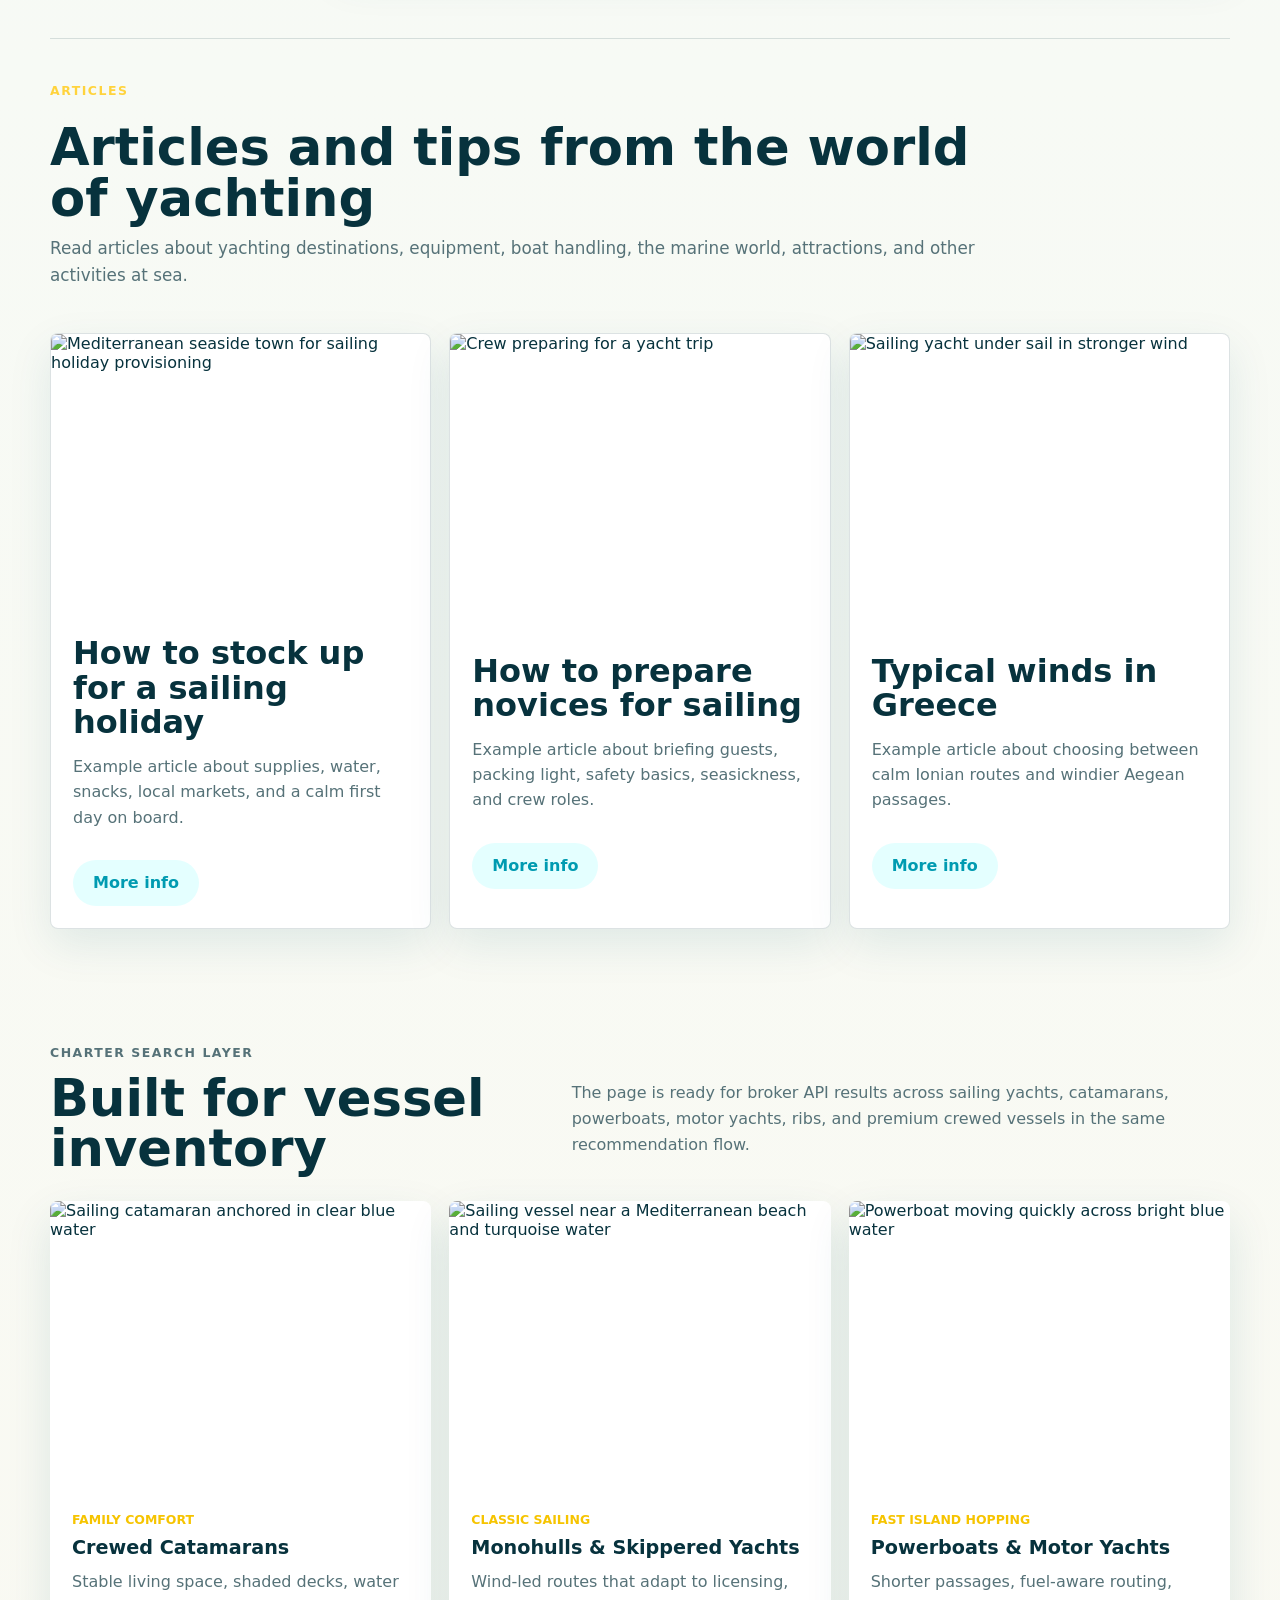
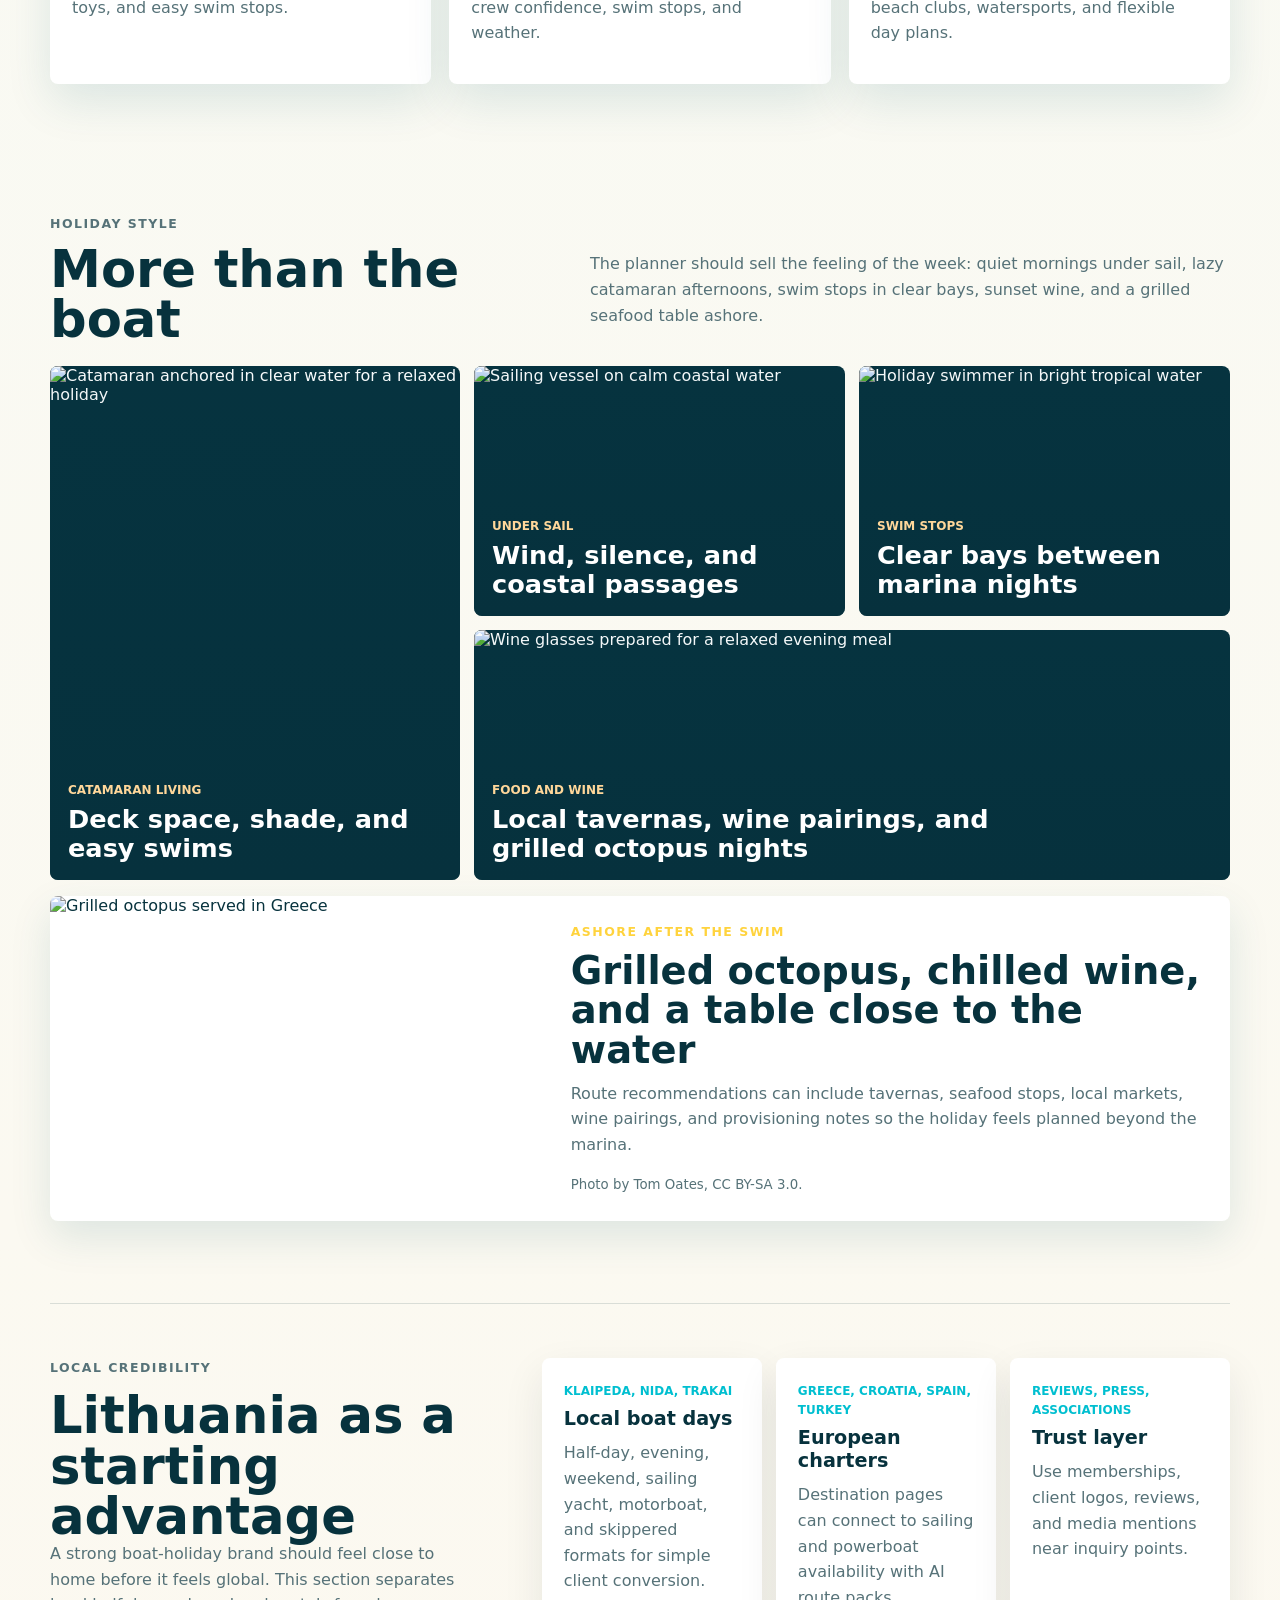
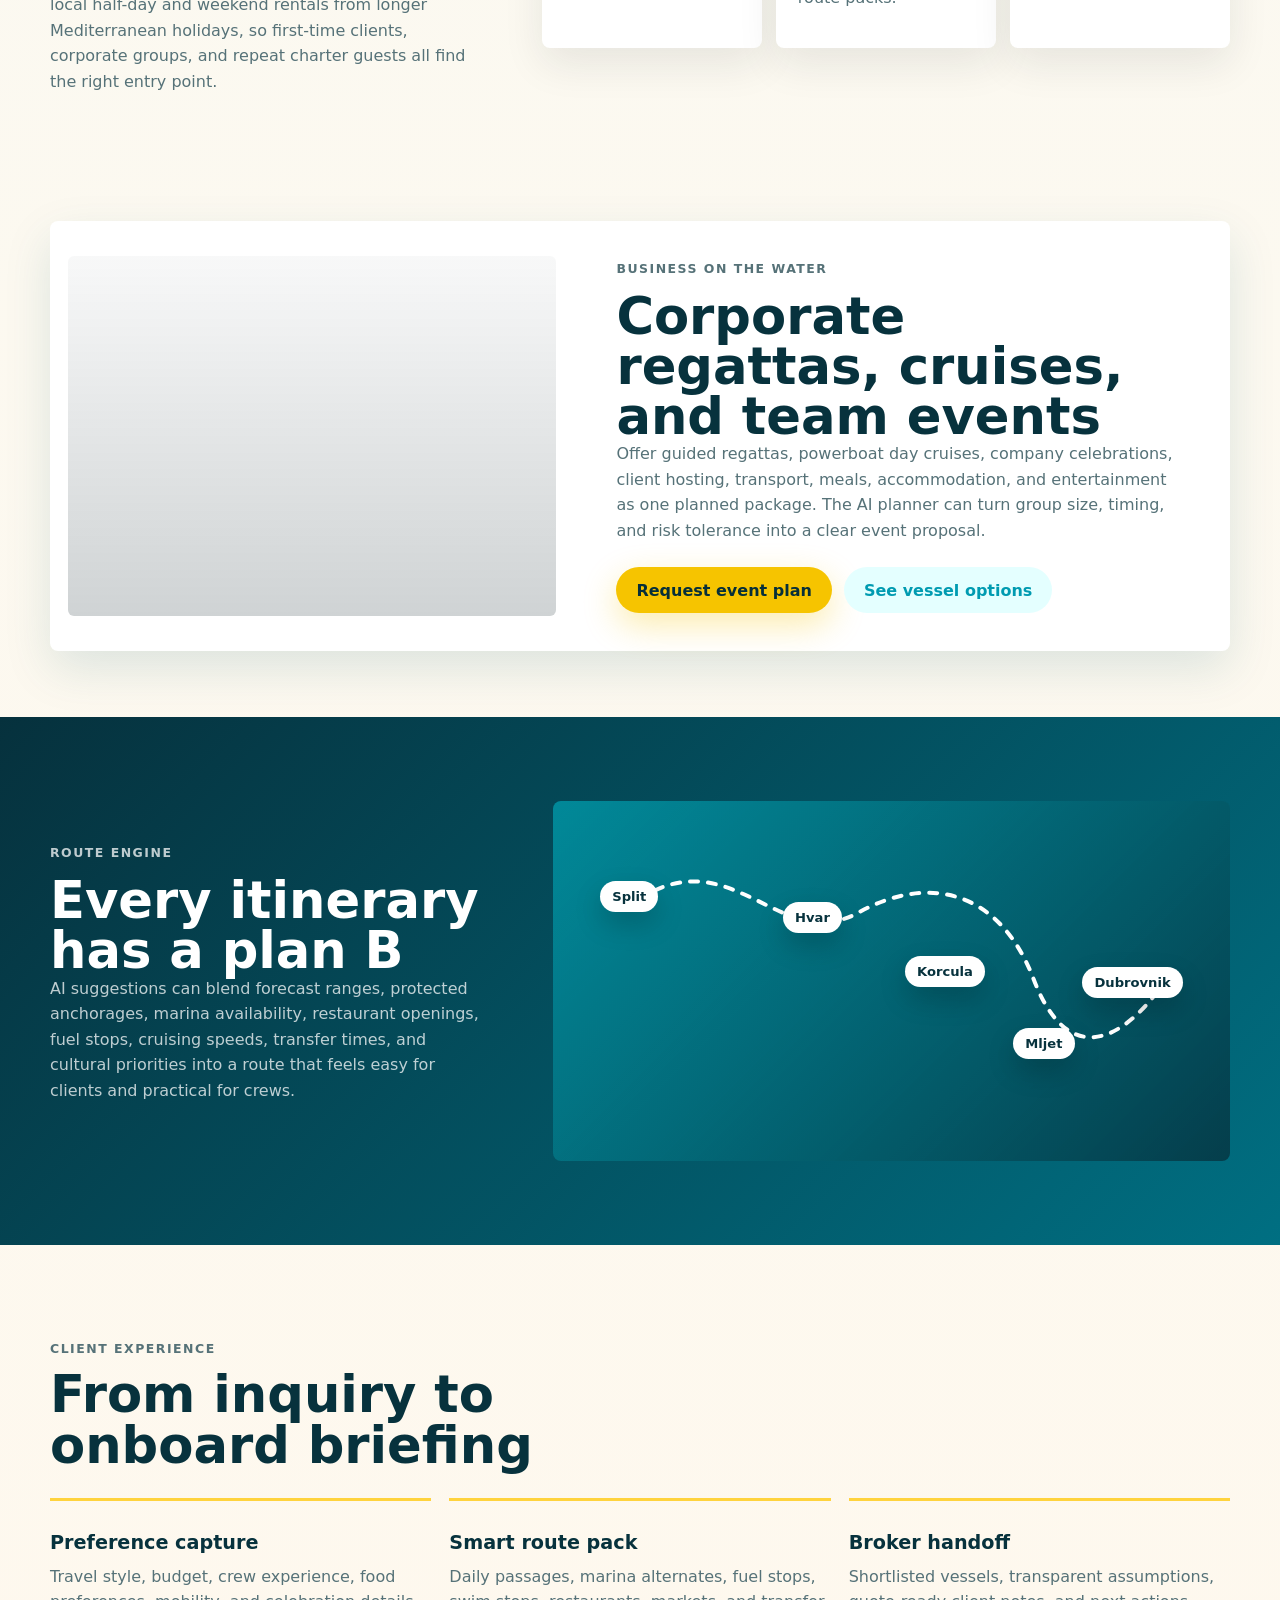
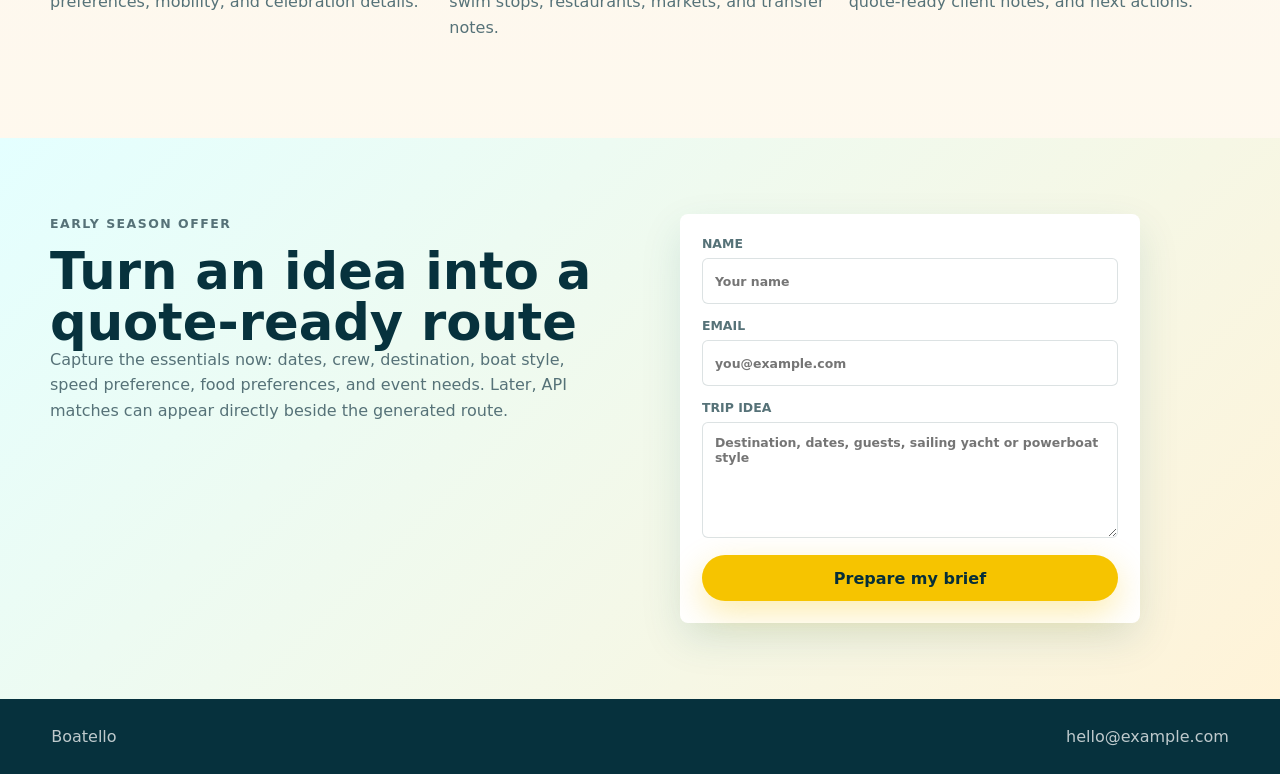
==== commit 5d58c08a: "Add files via upload" ====
--- a/index.html
+++ b/index.html
@@ -17,9 +17,16 @@
   </head>
   <body>
     <header class="site-header" aria-label="Primary navigation">
-      <a class="brand" href="#top" aria-label="Sailing Holidays home">
-        <span class="brand-mark">S</span>
-        <span>Sailwise AI</span>
+      <a class="brand" href="#top" aria-label="Boatello home">
+        <span class="brand-mark boatello-mark" aria-hidden="true">
+          <svg viewBox="0 0 44 34" role="img">
+            <path class="mark-sail-main" d="M22 3v23M22 5 10 25h12" />
+            <path class="mark-sail-accent" d="M26 8c6 7 8 13 6 20" />
+            <path class="mark-hull" d="M9 27h25l-3 4H12" />
+            <path class="mark-route" d="M4 30c8-6 18 6 33-2" />
+          </svg>
+        </span>
+        <span class="brand-name">Boatello</span>
       </a>
       <nav class="nav-links" aria-label="Main">
         <a href="#planner">Planner</a>
@@ -509,7 +516,7 @@
     </main>
 
     <footer class="footer">
-      <span>Sailwise AI</span>
+      <span>Boatello</span>
       <a href="mailto:hello@example.com">hello@example.com</a>
     </footer>
 
--- a/styles.css
+++ b/styles.css
@@ -62,6 +62,13 @@
   font-weight: 800;
 }
 
+.brand-name {
+  color: currentColor;
+  font-size: 1.02rem;
+  font-weight: 900;
+  letter-spacing: 0;
+}
+
 .brand-mark {
   display: grid;
   width: 34px;
@@ -70,6 +77,37 @@
   border: 1px solid rgba(255, 255, 255, 0.55);
   border-radius: 50%;
   background: rgba(255, 255, 255, 0.14);
+}
+
+.boatello-mark {
+  width: 44px;
+  height: 34px;
+  border: 0;
+  border-radius: 0;
+  background: transparent;
+}
+
+.boatello-mark svg {
+  width: 44px;
+  height: 34px;
+  overflow: visible;
+}
+
+.boatello-mark path {
+  fill: none;
+  stroke-linecap: round;
+  stroke-linejoin: round;
+  stroke-width: 2.4;
+}
+
+.mark-sail-main,
+.mark-hull {
+  stroke: currentColor;
+}
+
+.mark-sail-accent,
+.mark-route {
+  stroke: var(--teal);
 }
 
 .nav-links {
@@ -1586,8 +1624,8 @@
     padding-inline: 14px;
   }
 
-  .brand span:last-child {
-    display: none;
+  .brand-name {
+    display: inline;
   }
 
   .nav-cta {
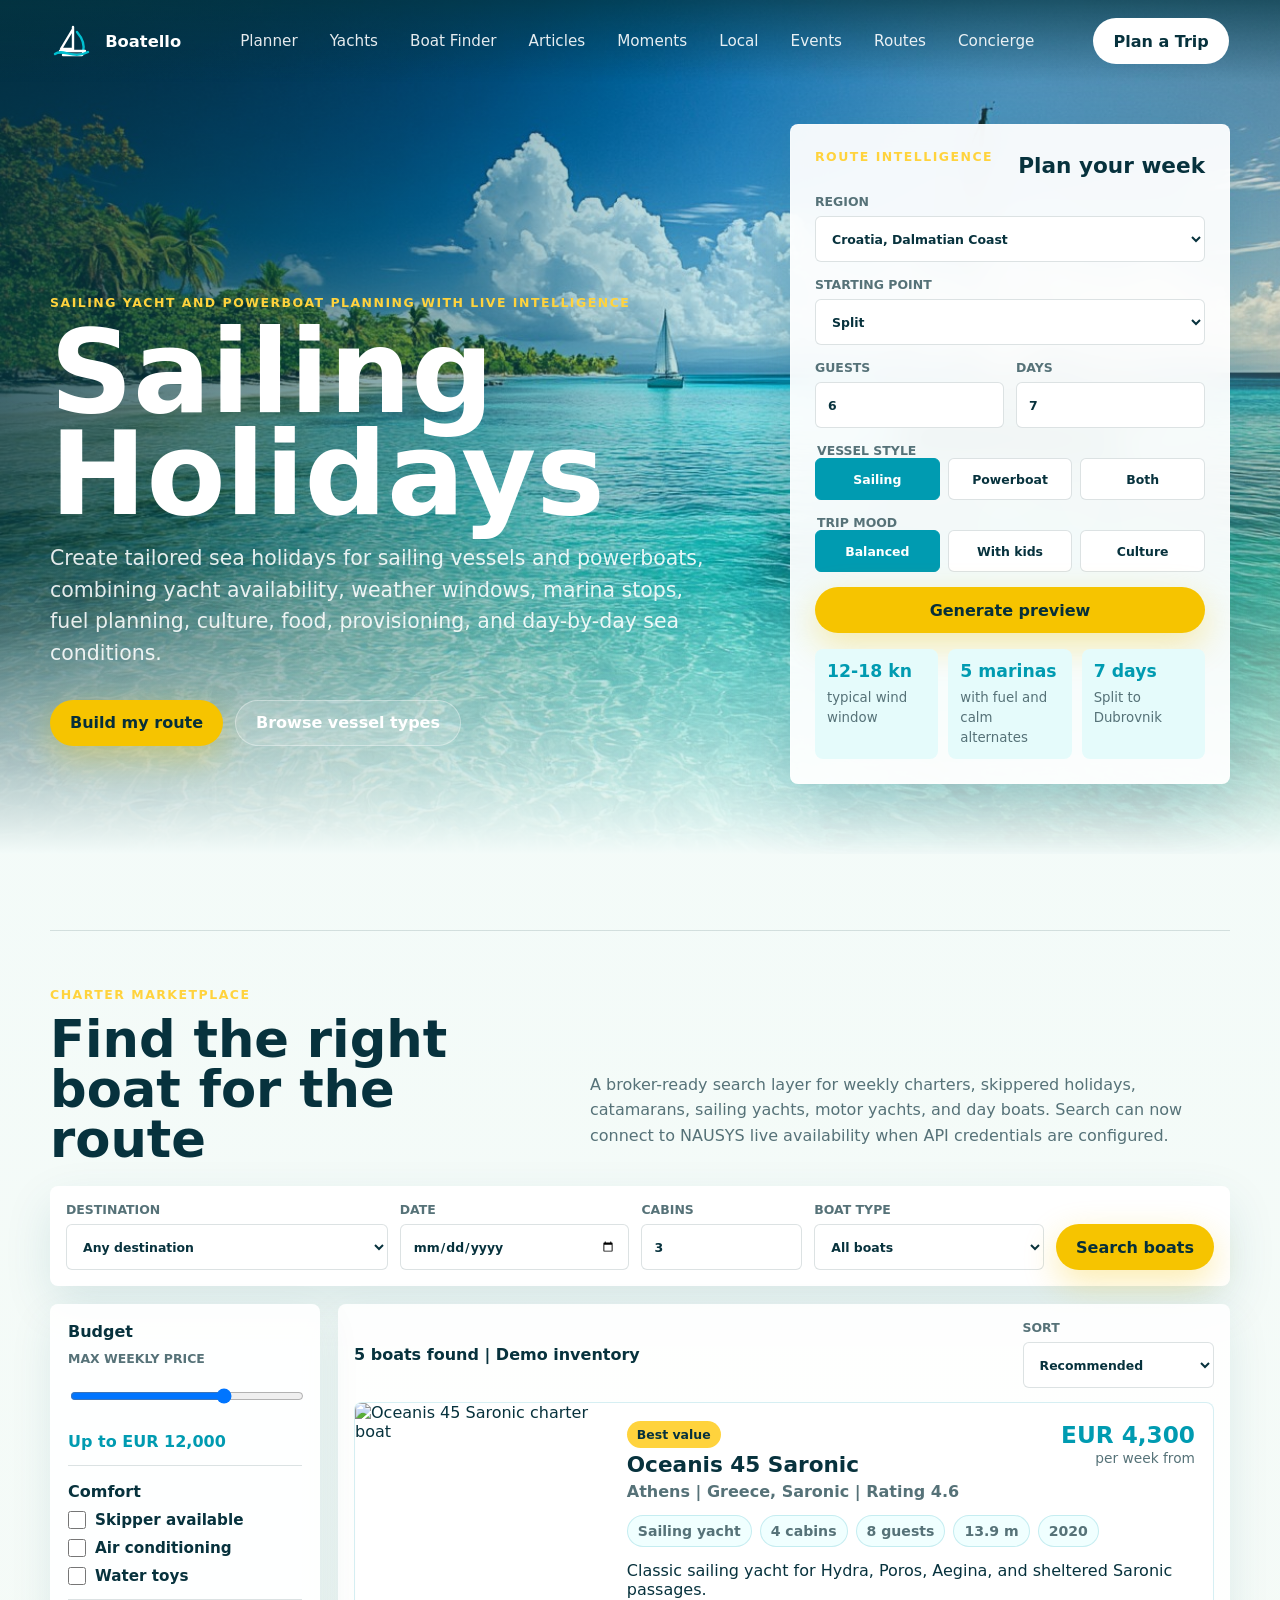
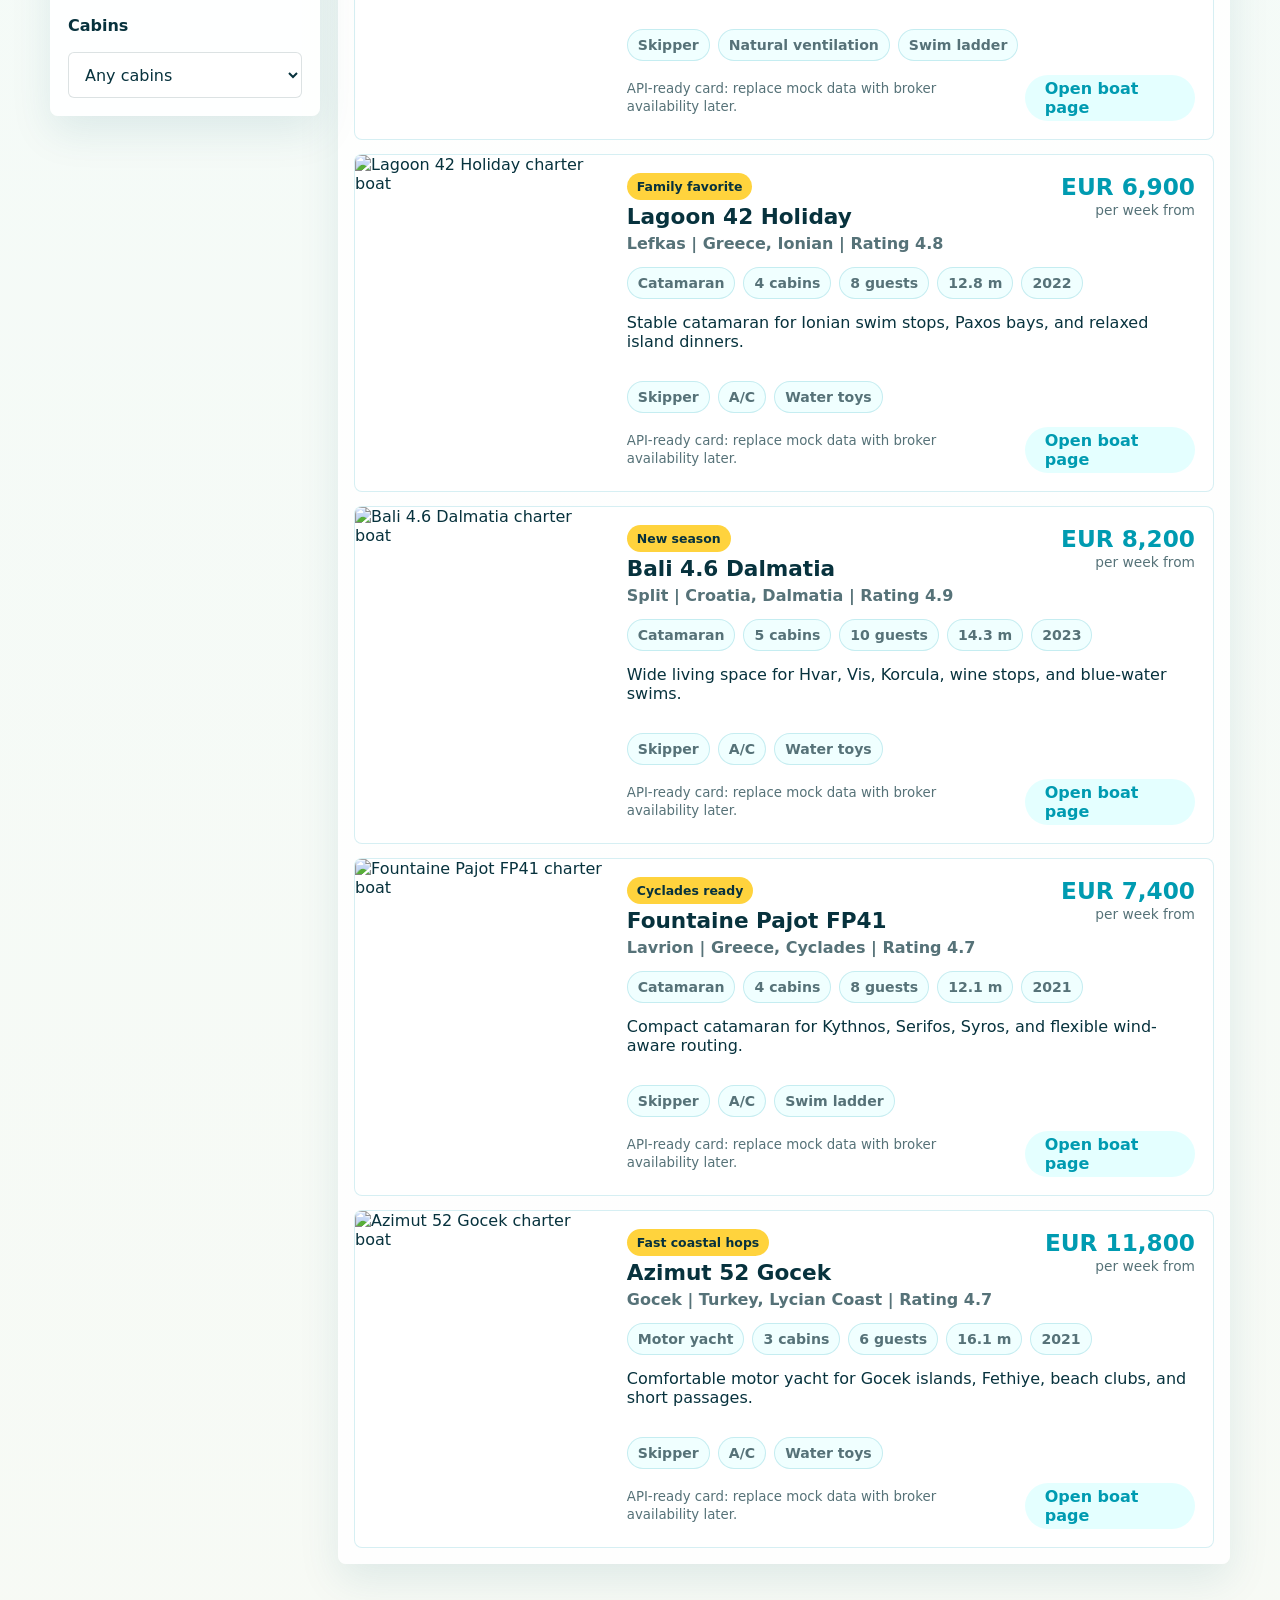
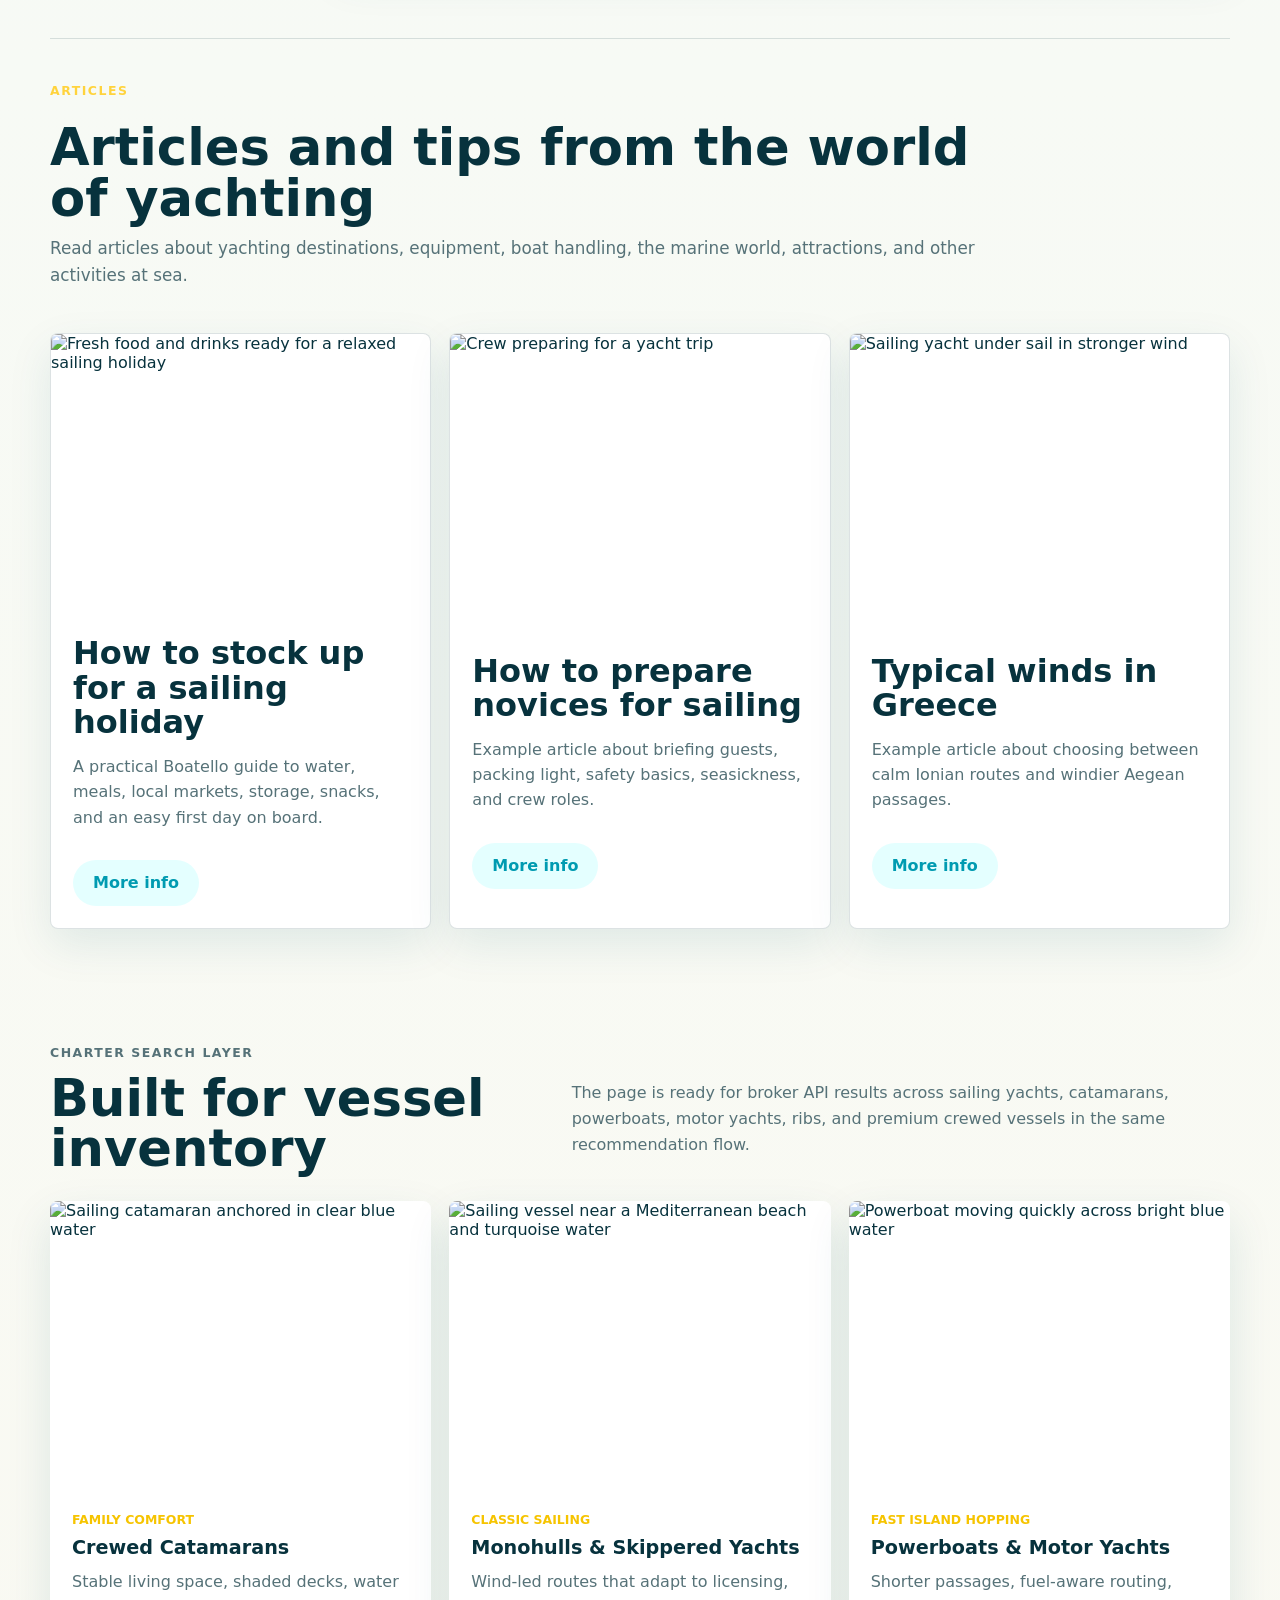
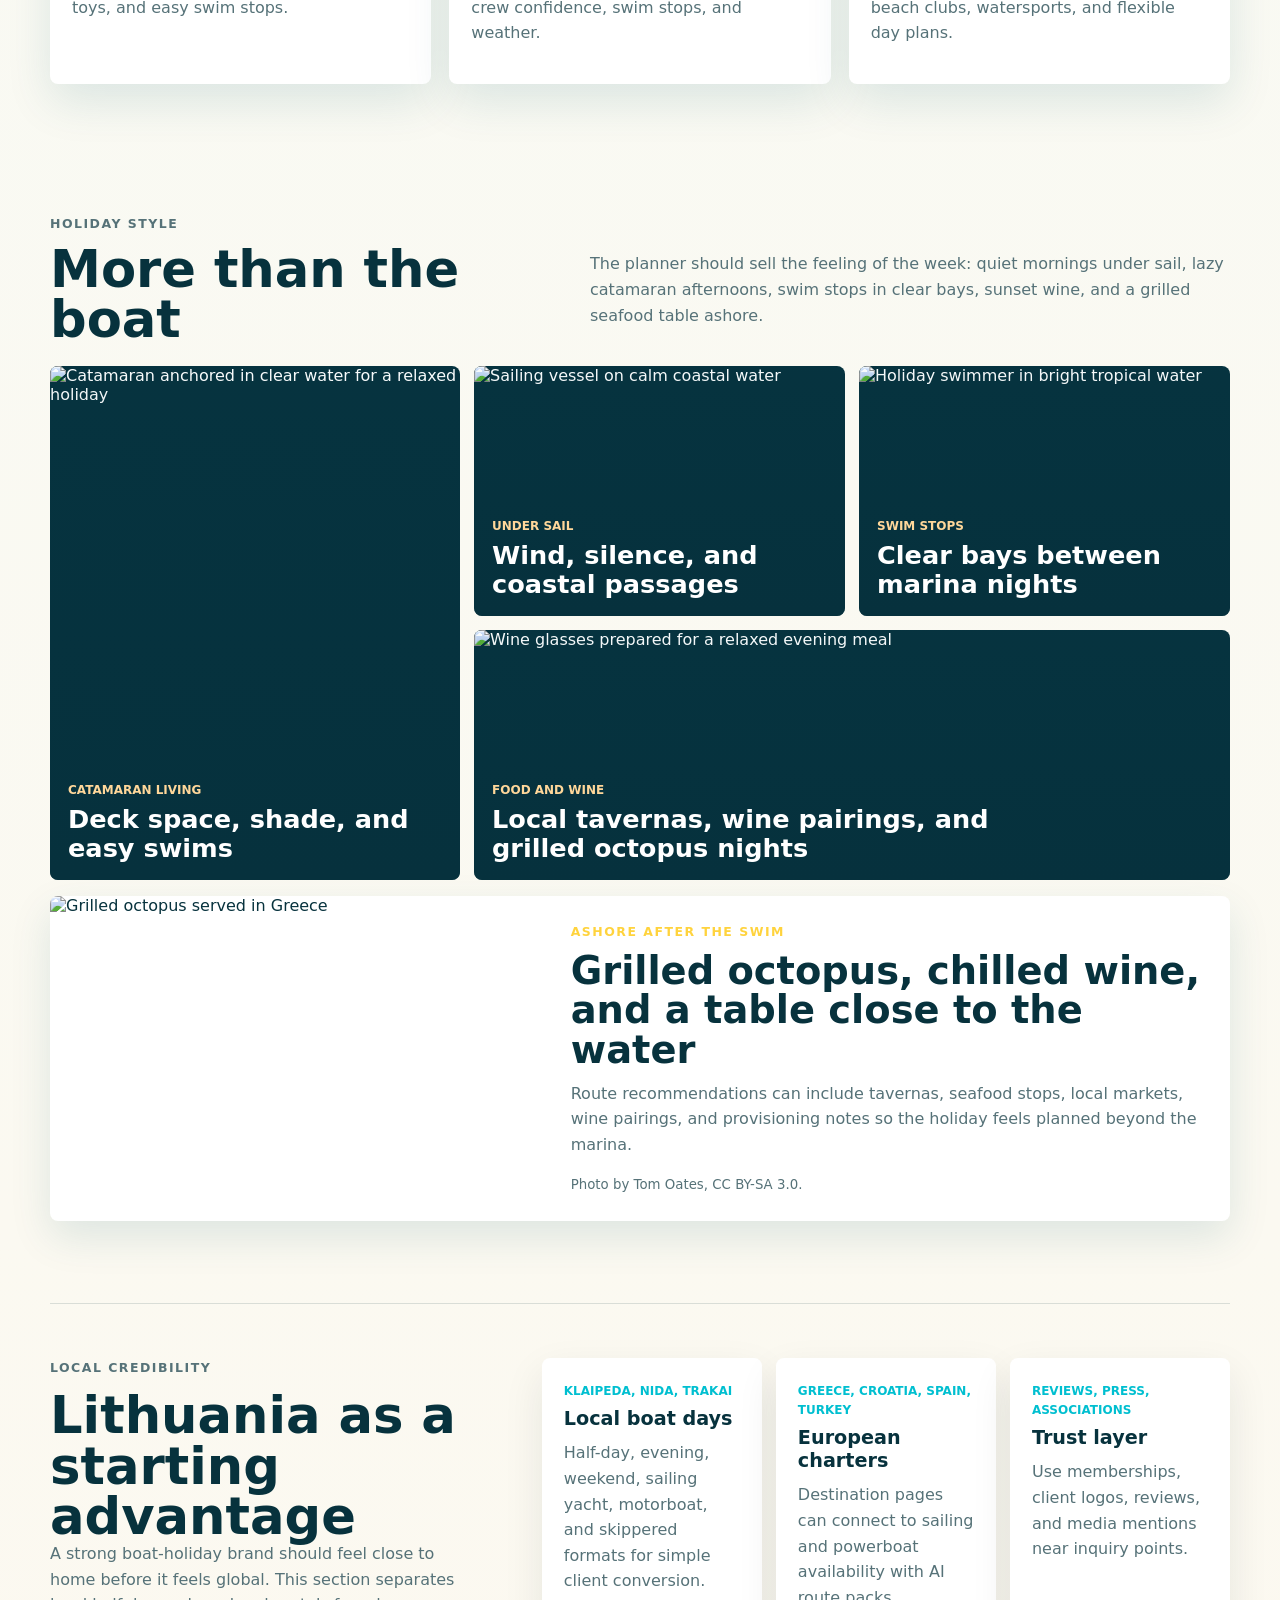
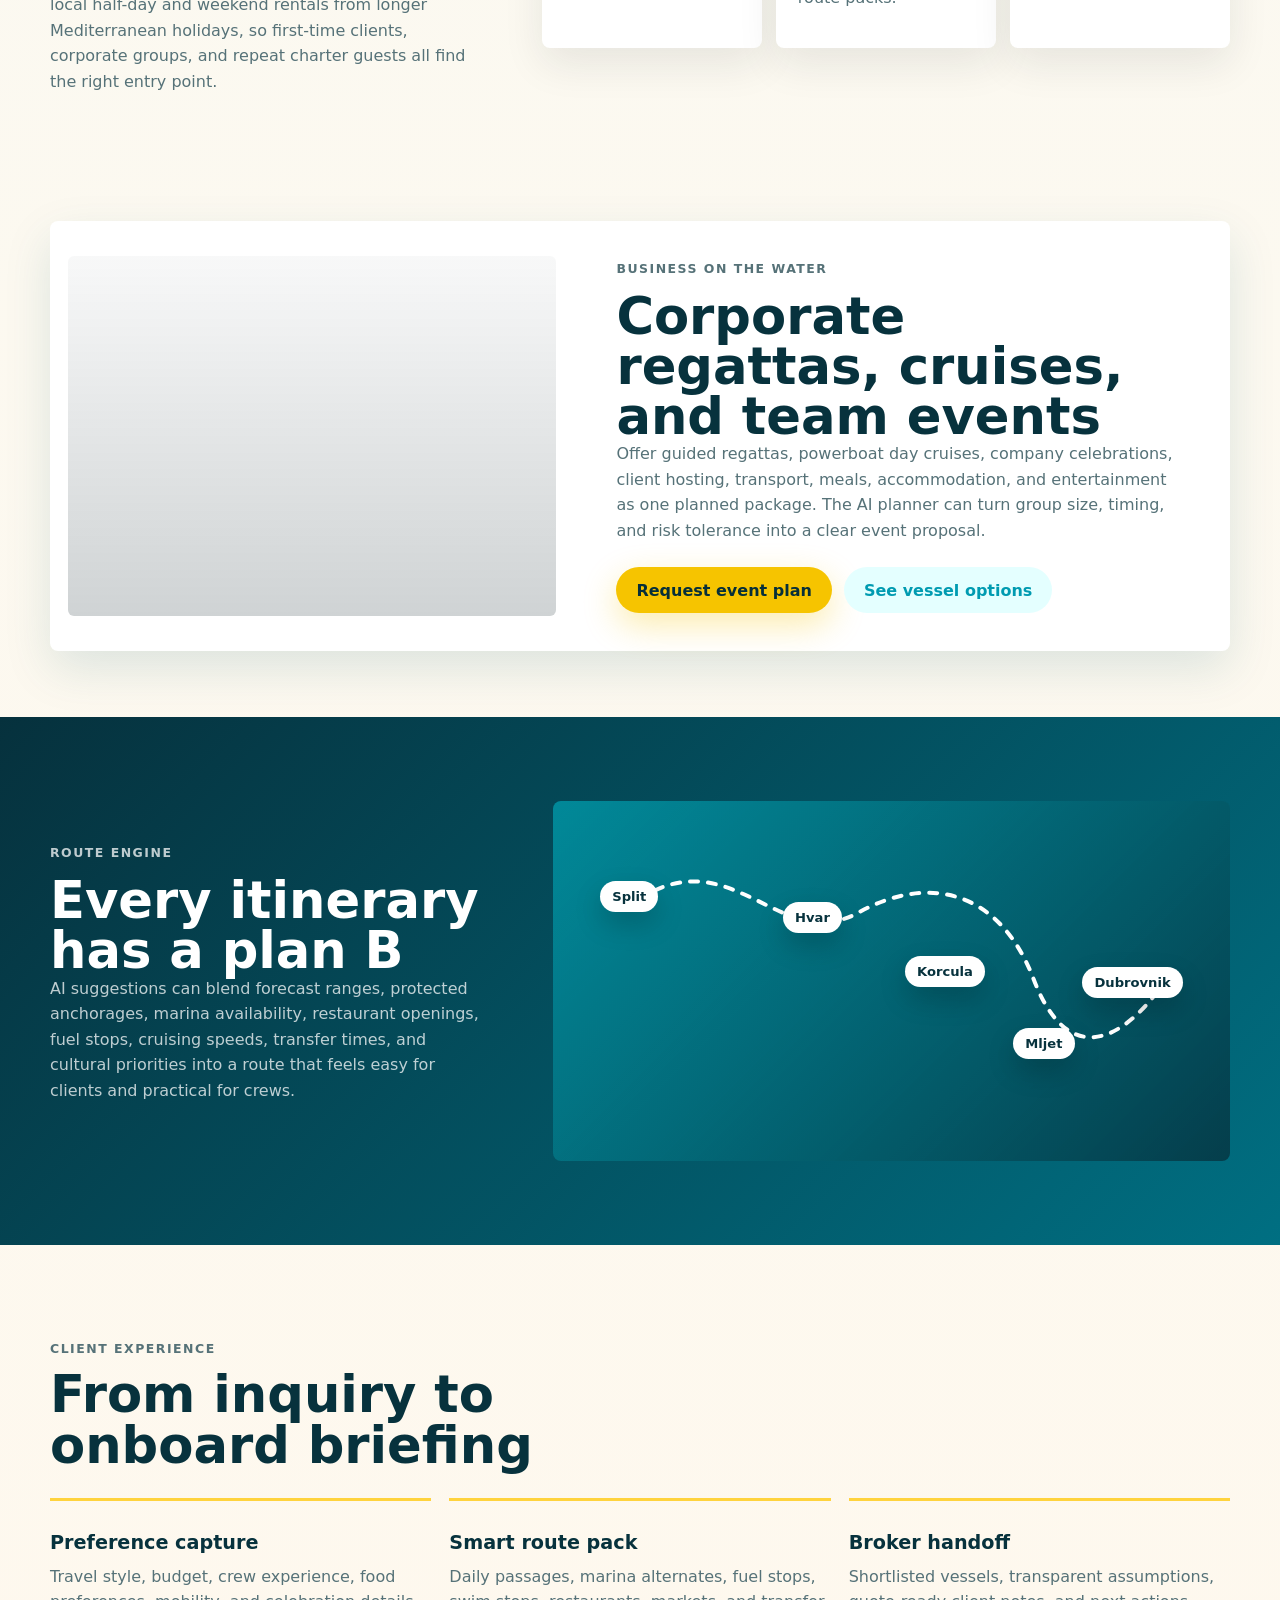
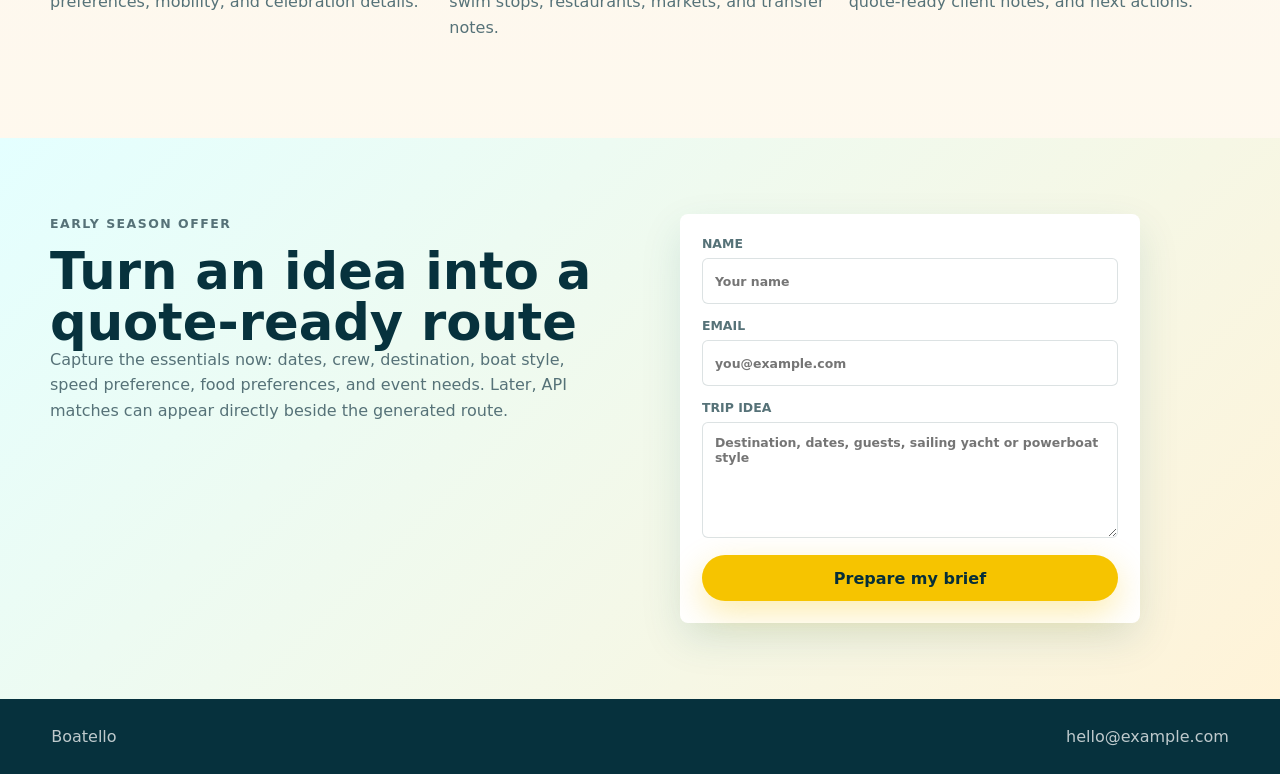
==== commit 61582b0d: "Add files via upload" ====
--- a/index.html
+++ b/index.html
@@ -249,14 +249,16 @@
         </div>
         <div class="articles-grid">
           <article class="article-card">
-            <img
-              src="https://images.unsplash.com/photo-1507525428034-b723cf961d3e?auto=format&fit=crop&w=900&q=82"
-              alt="Mediterranean seaside town for sailing holiday provisioning"
-            />
+            <a class="article-image-link" href="article-stock-up.html" aria-label="Read How to stock up for a sailing holiday">
+              <img
+                src="https://images.unsplash.com/photo-1515238152791-8216bfdf89a7?auto=format&fit=crop&w=900&q=82"
+                alt="Fresh food and drinks ready for a relaxed sailing holiday"
+              />
+            </a>
             <div class="article-body">
-              <h3>How to stock up for a sailing holiday</h3>
-              <p>Example article about supplies, water, snacks, local markets, and a calm first day on board.</p>
-              <a class="button light" href="#articles">More info</a>
+              <h3><a href="article-stock-up.html">How to stock up for a sailing holiday</a></h3>
+              <p>A practical Boatello guide to water, meals, local markets, storage, snacks, and an easy first day on board.</p>
+              <a class="button light" href="article-stock-up.html">More info</a>
             </div>
           </article>
           <article class="article-card">
--- a/styles.css
+++ b/styles.css
@@ -151,8 +151,8 @@
   color: var(--white);
   background:
     linear-gradient(90deg, rgba(4, 55, 68, 0.76), rgba(0, 155, 177, 0.18) 58%, rgba(255, 200, 74, 0.16)),
-    url("https://images.pexels.com/photos/32330651/pexels-photo-32330651.jpeg?auto=compress&cs=tinysrgb&w=2400")
-      center 58% / cover;
+    url("hero-tropical-beach-paradise.jpg")
+      center 54% / cover;
   background-position:
     center,
     center 58%;
@@ -677,6 +677,175 @@
   justify-self: start;
 }
 
+.article-image-link {
+  display: block;
+  color: inherit;
+  text-decoration: none;
+}
+
+.article-body h3 a {
+  color: inherit;
+  text-decoration: none;
+}
+
+.article-body h3 a:hover {
+  color: var(--teal);
+}
+
+.article-header {
+  background: rgba(248, 253, 251, 0.94);
+  color: var(--ink);
+  border-bottom: 1px solid var(--line);
+  backdrop-filter: blur(18px);
+}
+
+.article-page {
+  padding-top: 84px;
+  background:
+    linear-gradient(180deg, rgba(218, 248, 244, 0.72), rgba(248, 253, 251, 0) 42%),
+    var(--paper);
+}
+
+.article-detail {
+  width: calc(100% - 36px);
+  max-width: 1180px;
+  margin: 0 auto;
+  padding: 54px 0 72px;
+}
+
+.article-hero {
+  display: grid;
+  grid-template-columns: minmax(0, 0.92fr) minmax(420px, 1.08fr);
+  gap: clamp(28px, 5vw, 72px);
+  align-items: center;
+}
+
+.article-hero-copy {
+  display: grid;
+  gap: 16px;
+}
+
+.article-hero h1 {
+  max-width: 760px;
+  margin: 0;
+  color: var(--ink);
+  font-size: clamp(3.3rem, 8vw, 6.6rem);
+  line-height: 0.9;
+}
+
+.article-intro {
+  max-width: 700px;
+  color: var(--muted);
+  font-size: clamp(1.08rem, 2vw, 1.35rem);
+  line-height: 1.62;
+}
+
+.back-link {
+  width: max-content;
+  color: var(--teal);
+  font-size: 0.92rem;
+  font-weight: 900;
+  text-decoration: none;
+  text-transform: uppercase;
+  letter-spacing: 0.08em;
+}
+
+.back-link:hover {
+  color: var(--ink);
+}
+
+.article-hero img {
+  width: 100%;
+  min-height: 520px;
+  border-radius: 8px;
+  object-fit: cover;
+  box-shadow: 0 30px 80px rgba(0, 77, 93, 0.18);
+}
+
+.article-content-grid {
+  display: grid;
+  grid-template-columns: 300px minmax(0, 760px);
+  gap: clamp(28px, 5vw, 72px);
+  align-items: start;
+  margin-top: 56px;
+}
+
+.article-note {
+  position: sticky;
+  top: 94px;
+  padding: 24px;
+  border: 1px solid var(--line);
+  border-radius: 8px;
+  background: var(--white);
+  box-shadow: 0 18px 50px rgba(0, 91, 111, 0.1);
+}
+
+.article-note h2 {
+  margin-bottom: 14px;
+  font-size: 1.45rem;
+}
+
+.article-note ul,
+.article-copy ul {
+  margin: 0;
+  padding-left: 20px;
+}
+
+.article-note li {
+  margin-bottom: 11px;
+  color: var(--muted);
+  line-height: 1.45;
+}
+
+.article-copy {
+  display: grid;
+  gap: 24px;
+}
+
+.article-copy p {
+  color: #244c55;
+  font-size: 1.08rem;
+  line-height: 1.82;
+}
+
+.article-copy h2 {
+  margin-top: 18px;
+  color: var(--ink);
+  font-size: clamp(2rem, 4vw, 3.2rem);
+  line-height: 1;
+}
+
+.article-copy figure {
+  margin: 14px 0 10px;
+}
+
+.article-copy figure img {
+  width: 100%;
+  max-height: 470px;
+  border-radius: 8px;
+  object-fit: cover;
+}
+
+.article-copy figcaption {
+  margin-top: 10px;
+  color: var(--muted);
+  font-size: 0.92rem;
+}
+
+.article-cta {
+  display: grid;
+  gap: 14px;
+  margin-top: 18px;
+  padding: 30px;
+  border: 1px solid rgba(0, 163, 181, 0.24);
+  border-radius: 8px;
+  background: #e9fffc;
+}
+
+.article-cta h2 {
+  margin: 0;
+}
+
 .finder-head {
   display: grid;
   grid-template-columns: minmax(0, 0.8fr) minmax(0, 1fr);
@@ -1467,7 +1636,7 @@
   .hero {
     background-position:
       center,
-      center 70%;
+      center 58%;
     background-size:
       cover,
       cover;
@@ -1481,6 +1650,8 @@
   .section-head,
   .yacht-grid,
   .articles-grid,
+  .article-hero,
+  .article-content-grid,
   .boat-hero-detail,
   .detail-grid-section,
   .finder-head,
@@ -1617,6 +1788,22 @@
     grid-row: auto;
     min-height: 260px;
   }
+
+  .article-header {
+    position: sticky;
+  }
+
+  .article-detail {
+    padding-top: 34px;
+  }
+
+  .article-hero img {
+    min-height: 340px;
+  }
+
+  .article-note {
+    position: static;
+  }
 }
 
 @media (max-width: 560px) {
@@ -1636,6 +1823,7 @@
   .hero-inner,
   .section,
   .finder-section,
+  .article-detail,
   .articles-section,
   .moments-section,
   .trust-strip {
@@ -1644,6 +1832,26 @@
 
   .article-card img {
     height: 220px;
+  }
+
+  .article-page {
+    padding-top: 76px;
+  }
+
+  .article-hero h1 {
+    font-size: clamp(3rem, 15vw, 4.2rem);
+  }
+
+  .article-hero img {
+    min-height: 280px;
+  }
+
+  .article-copy h2 {
+    font-size: clamp(1.9rem, 10vw, 2.5rem);
+  }
+
+  .article-cta {
+    padding: 22px;
   }
 
   h1 {
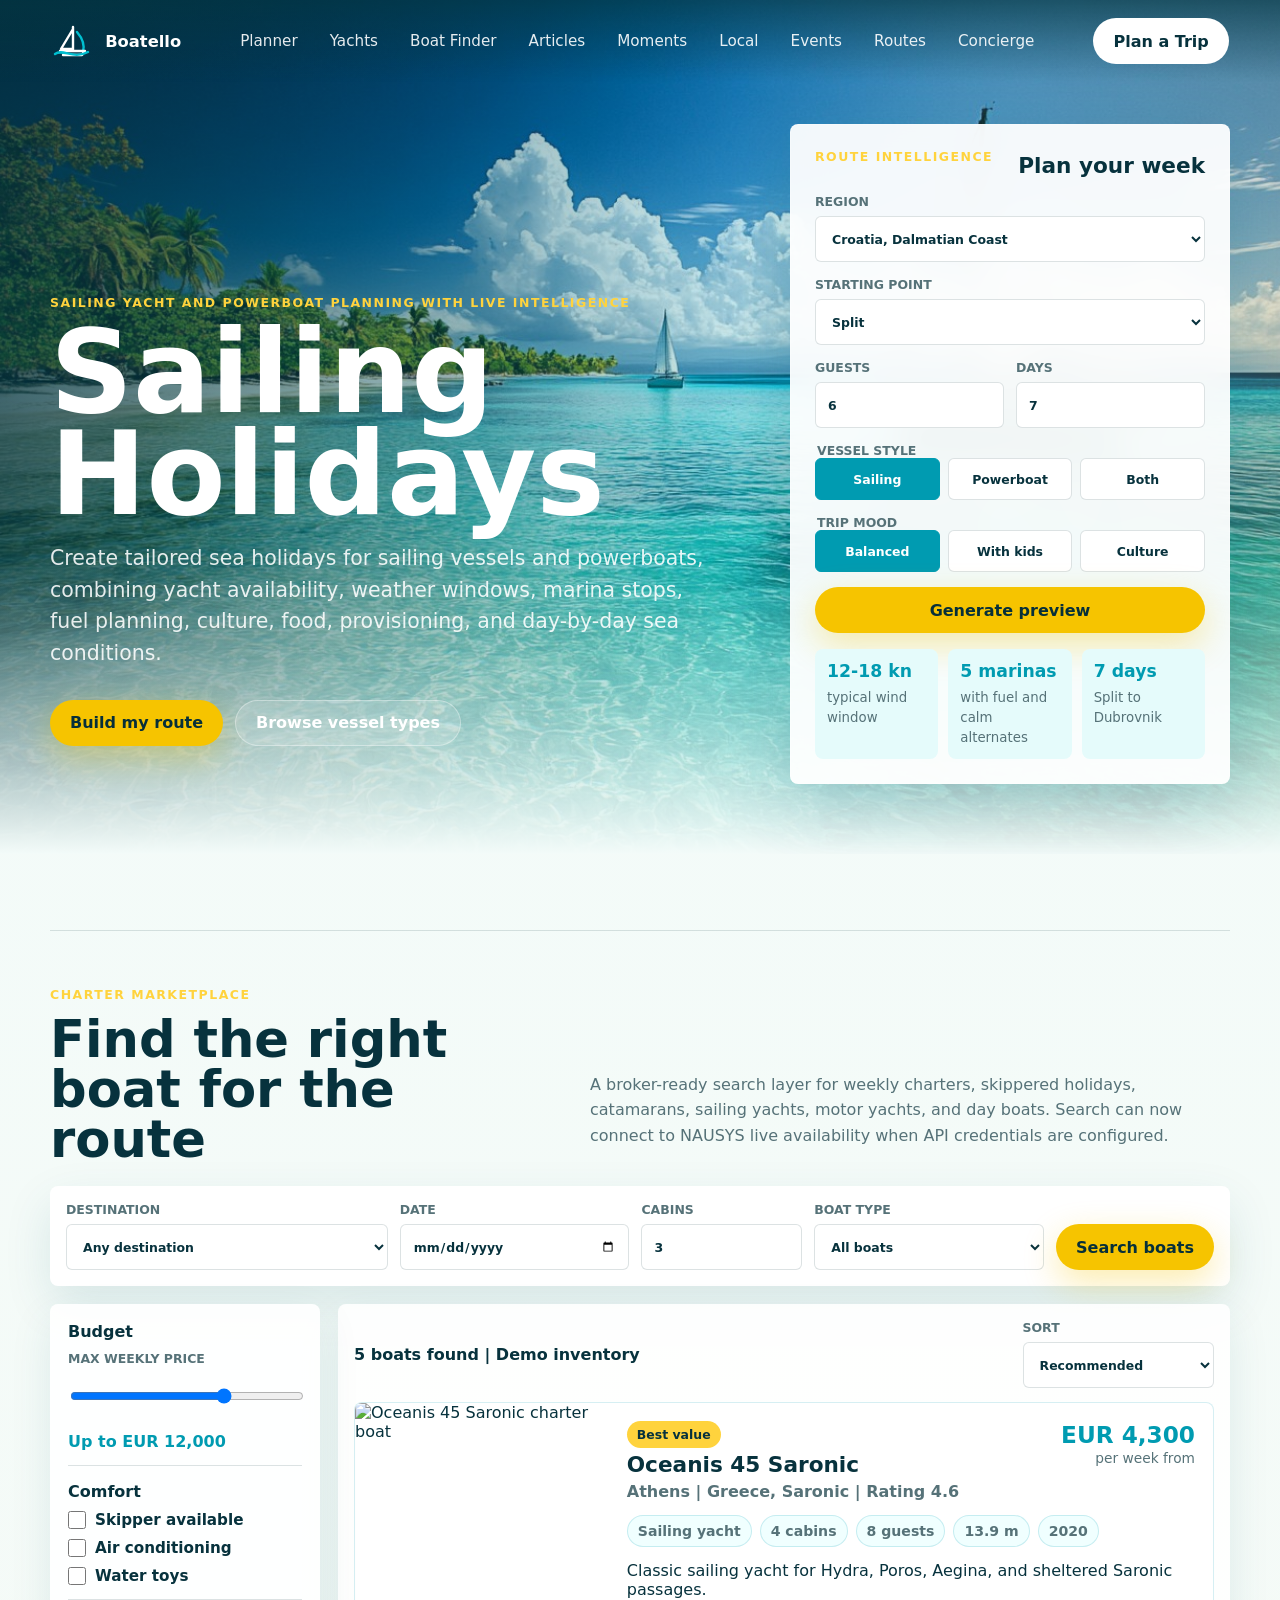
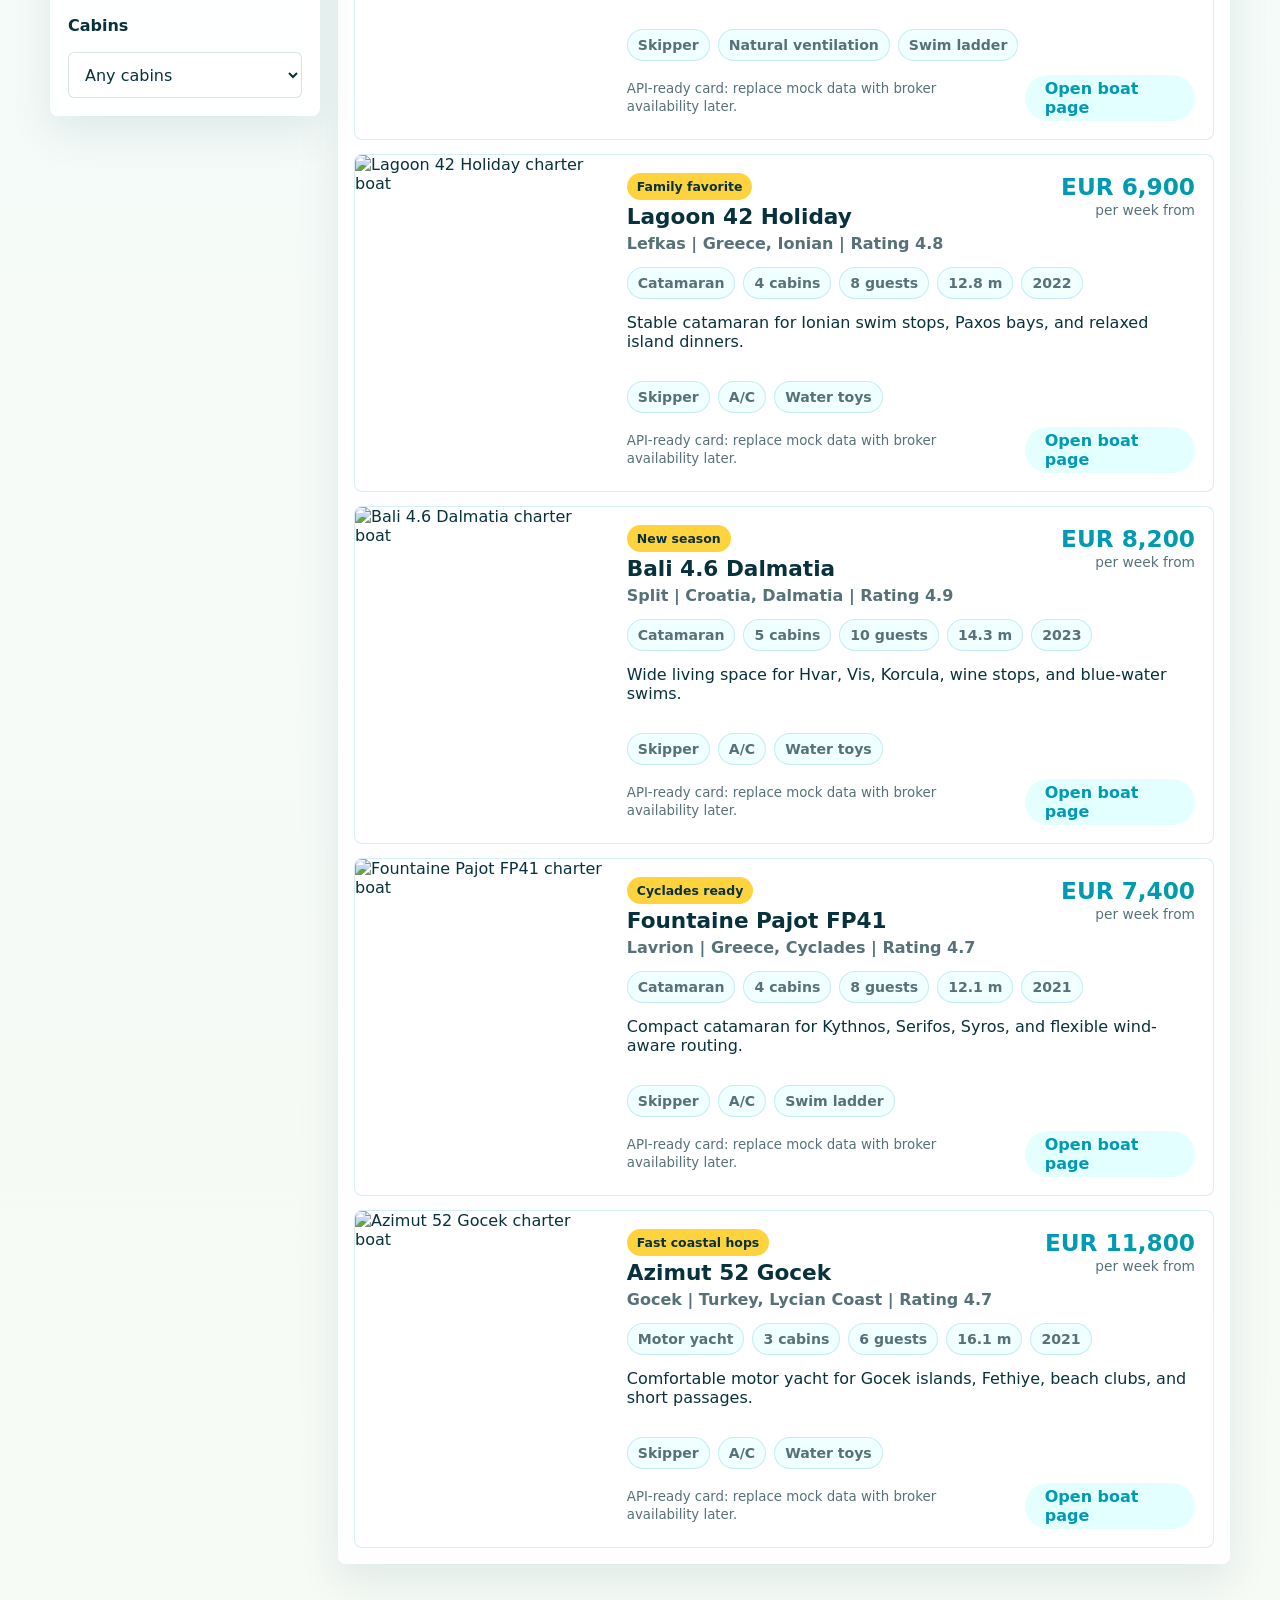
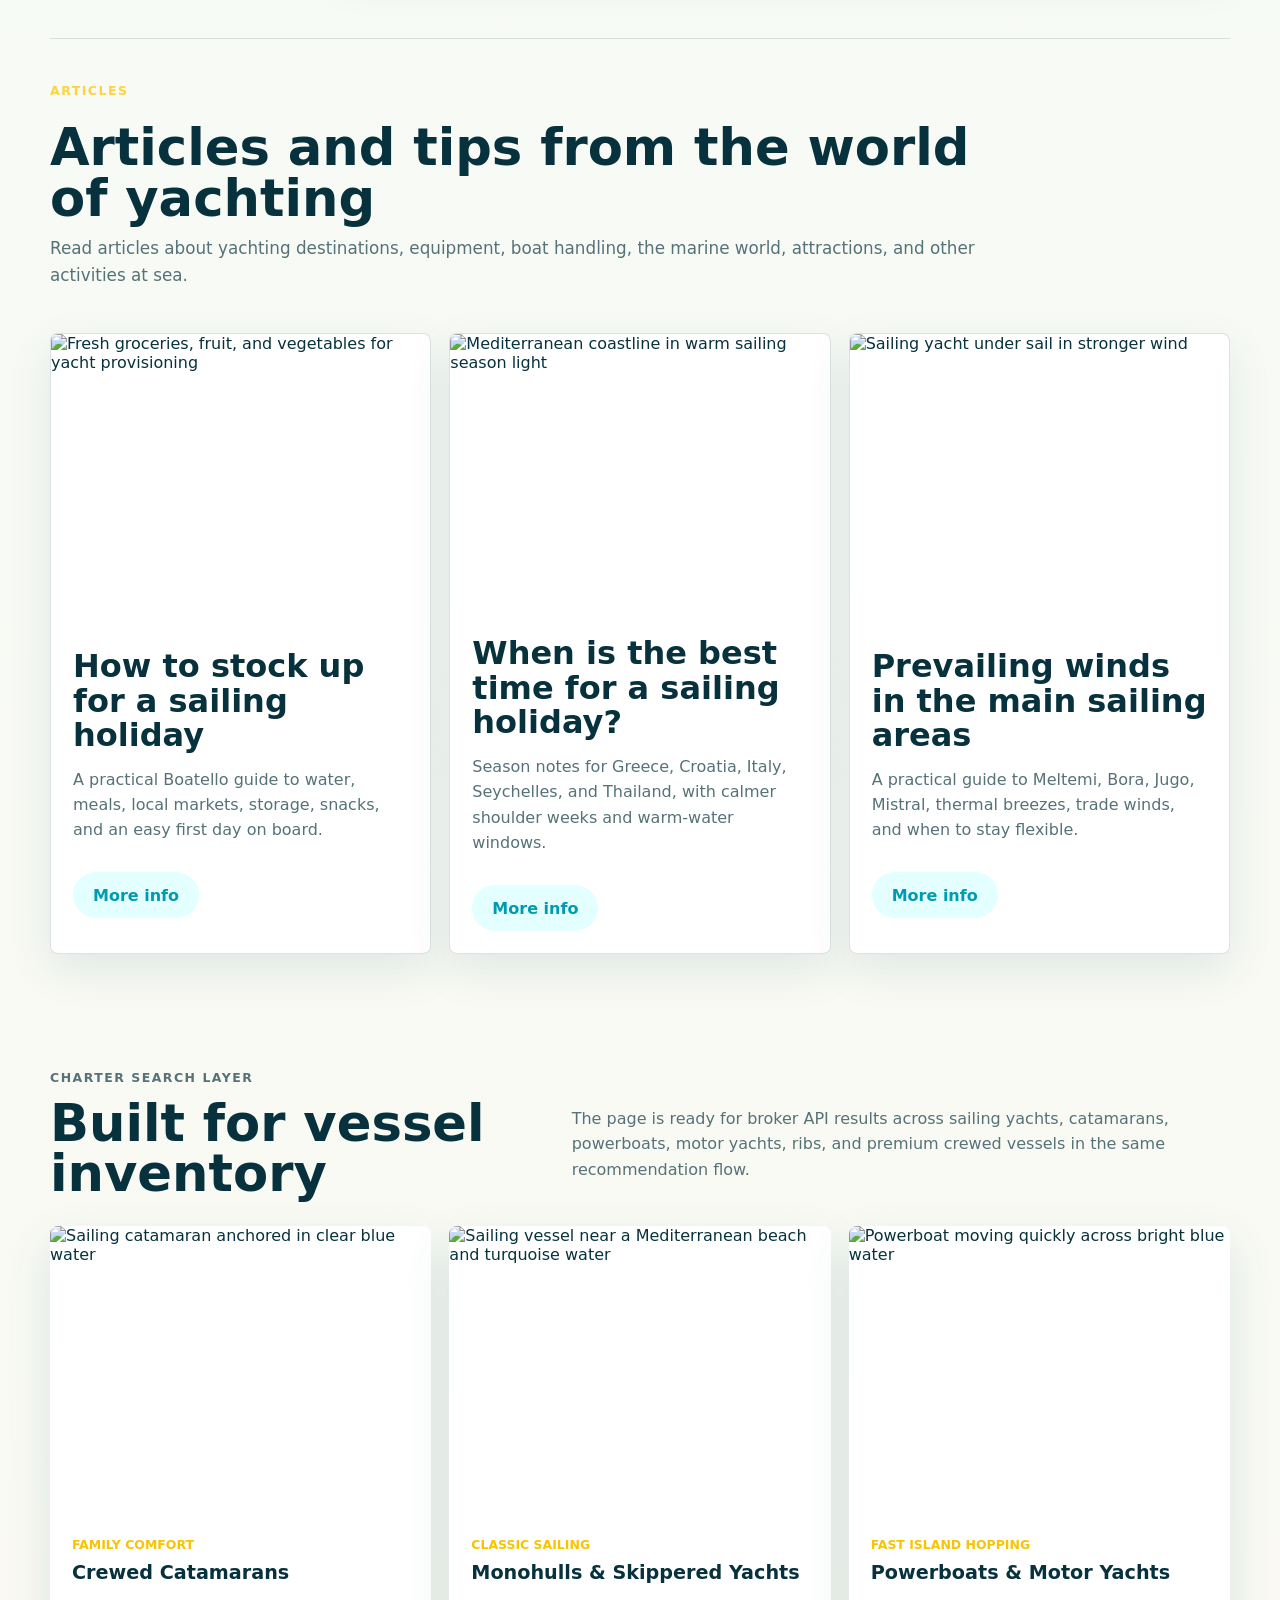
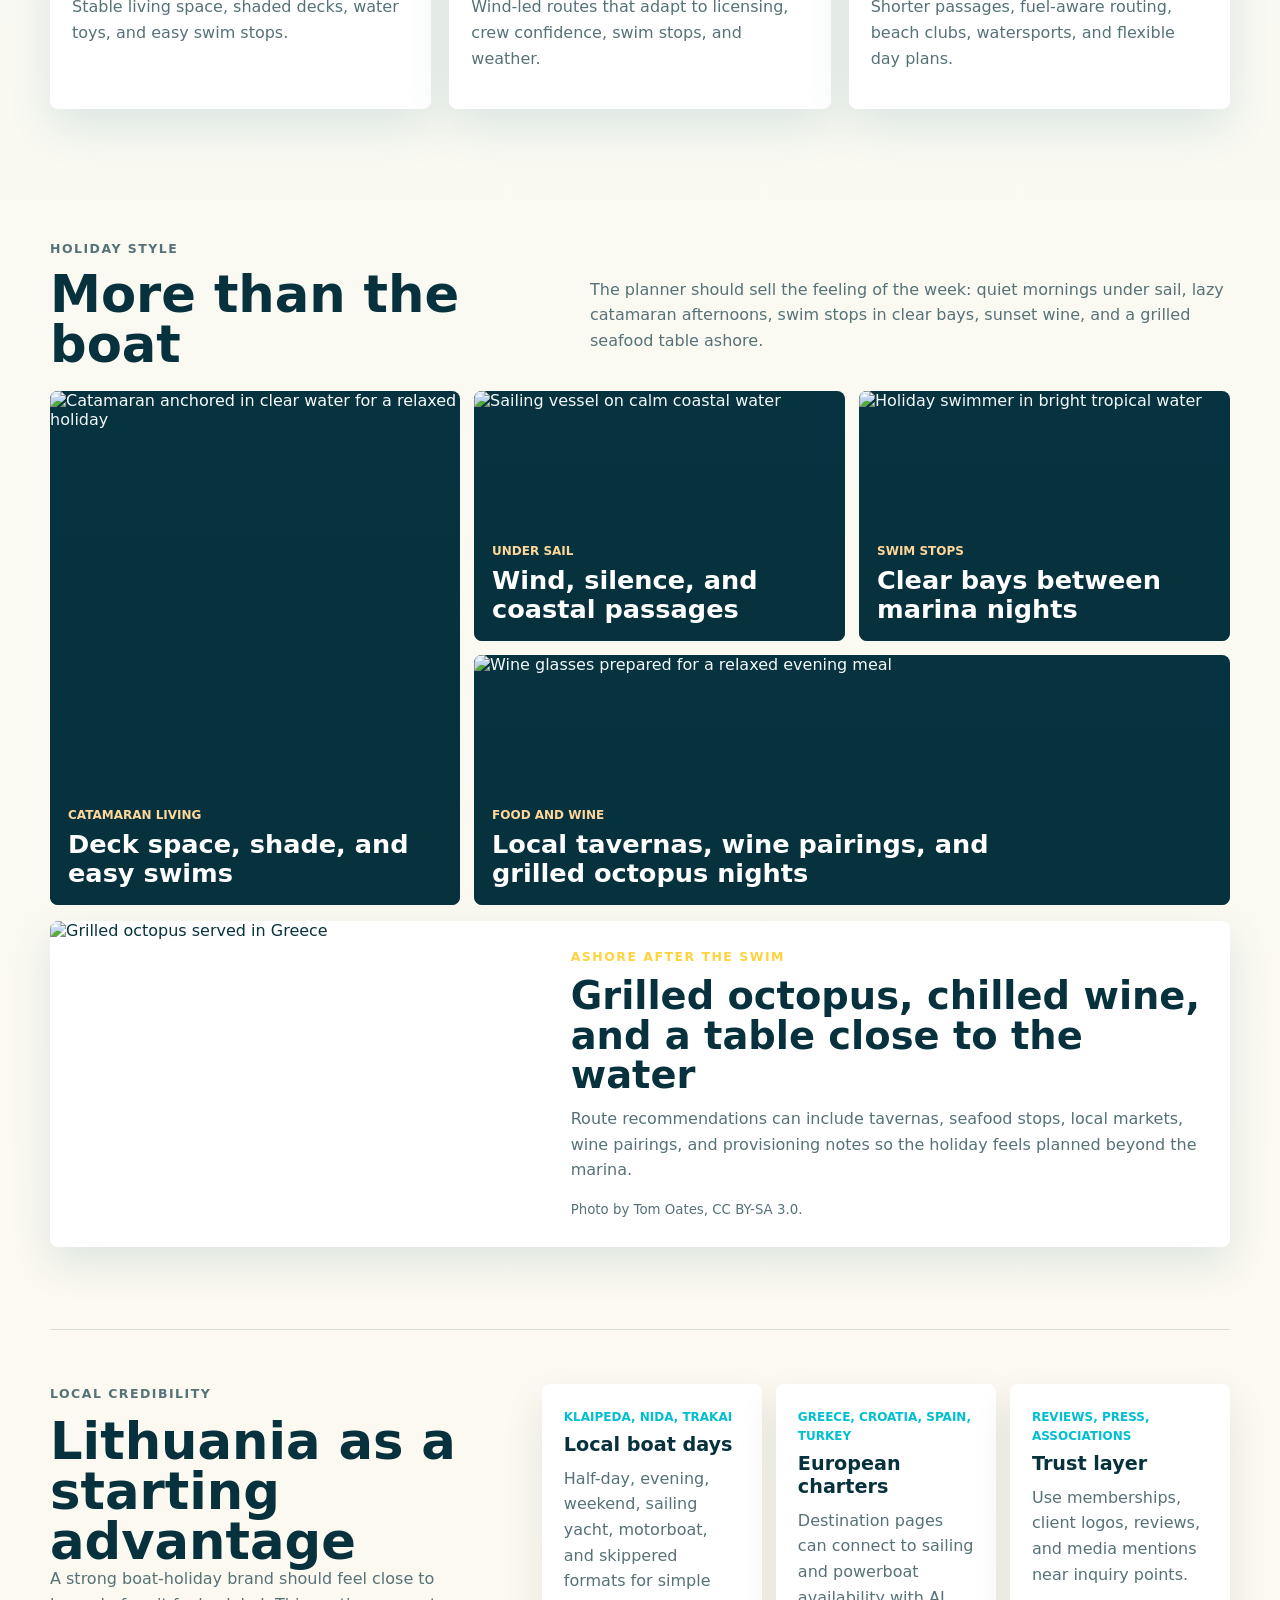
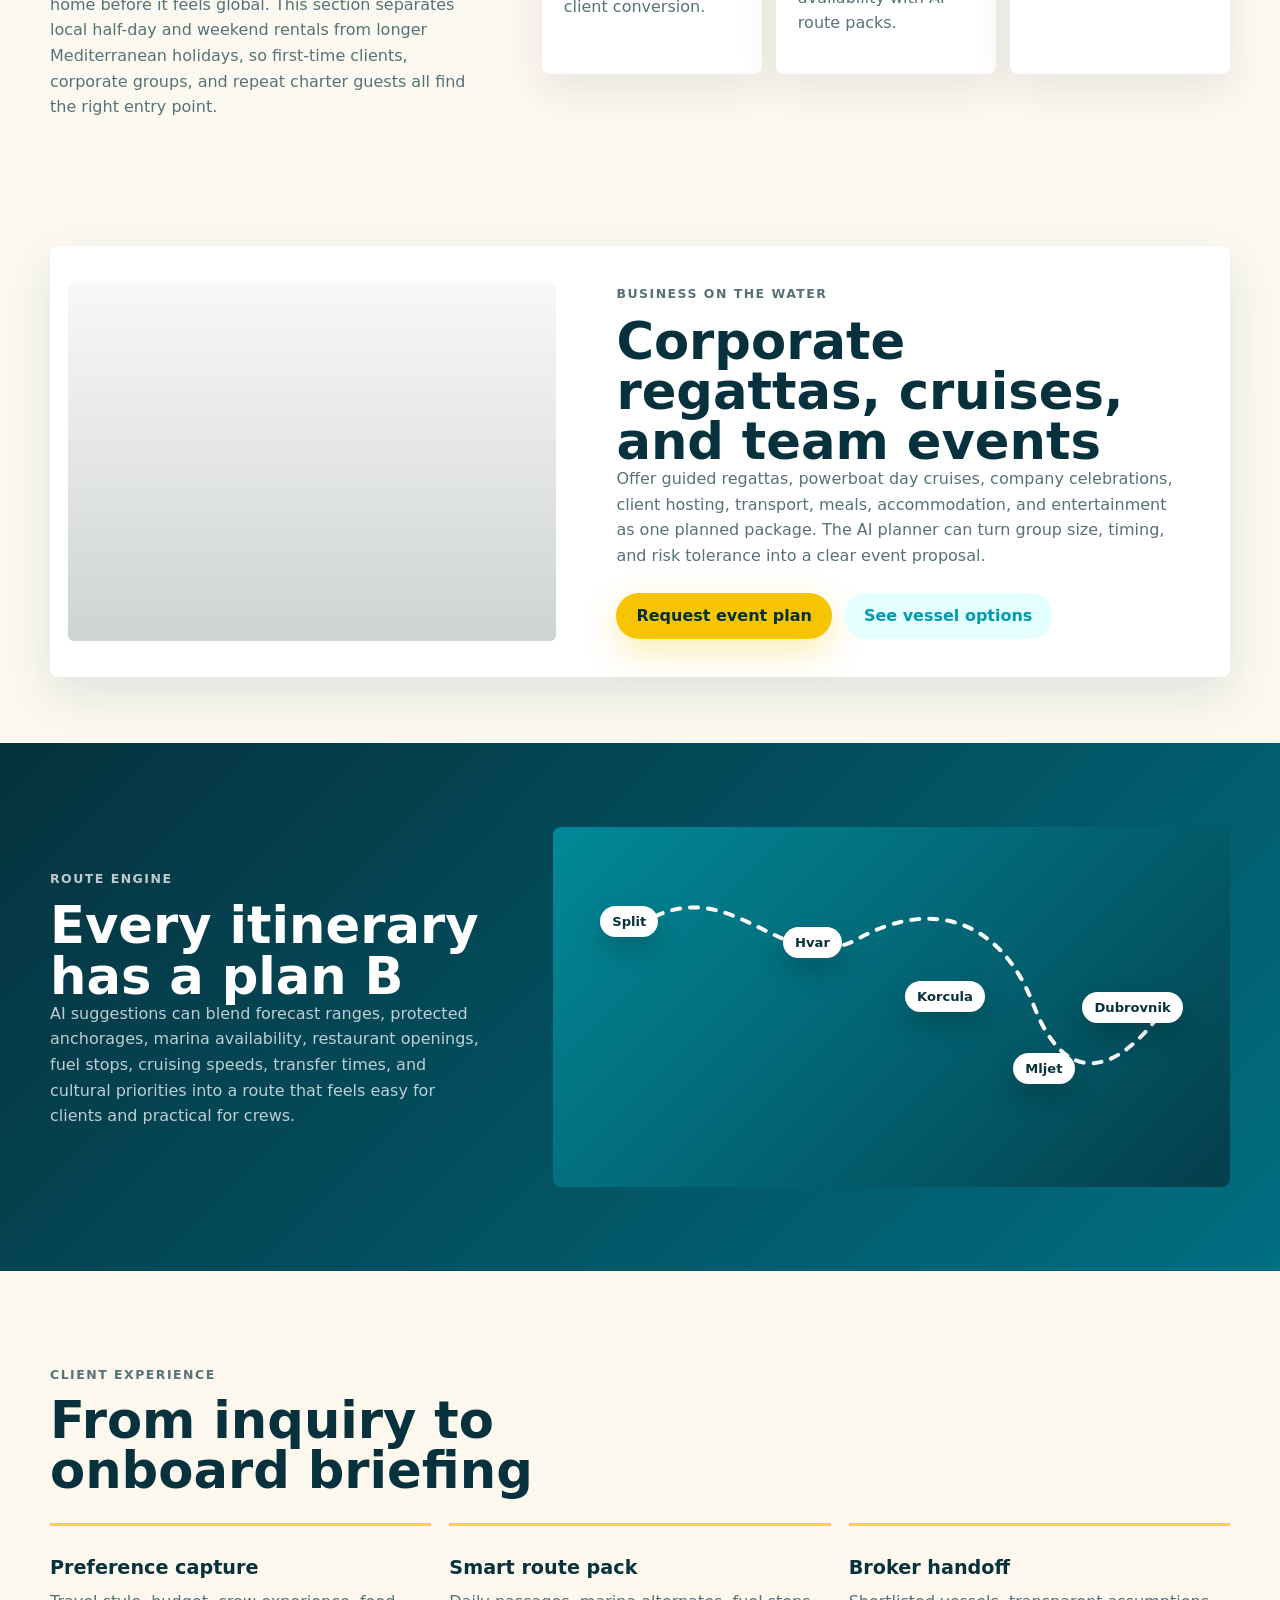
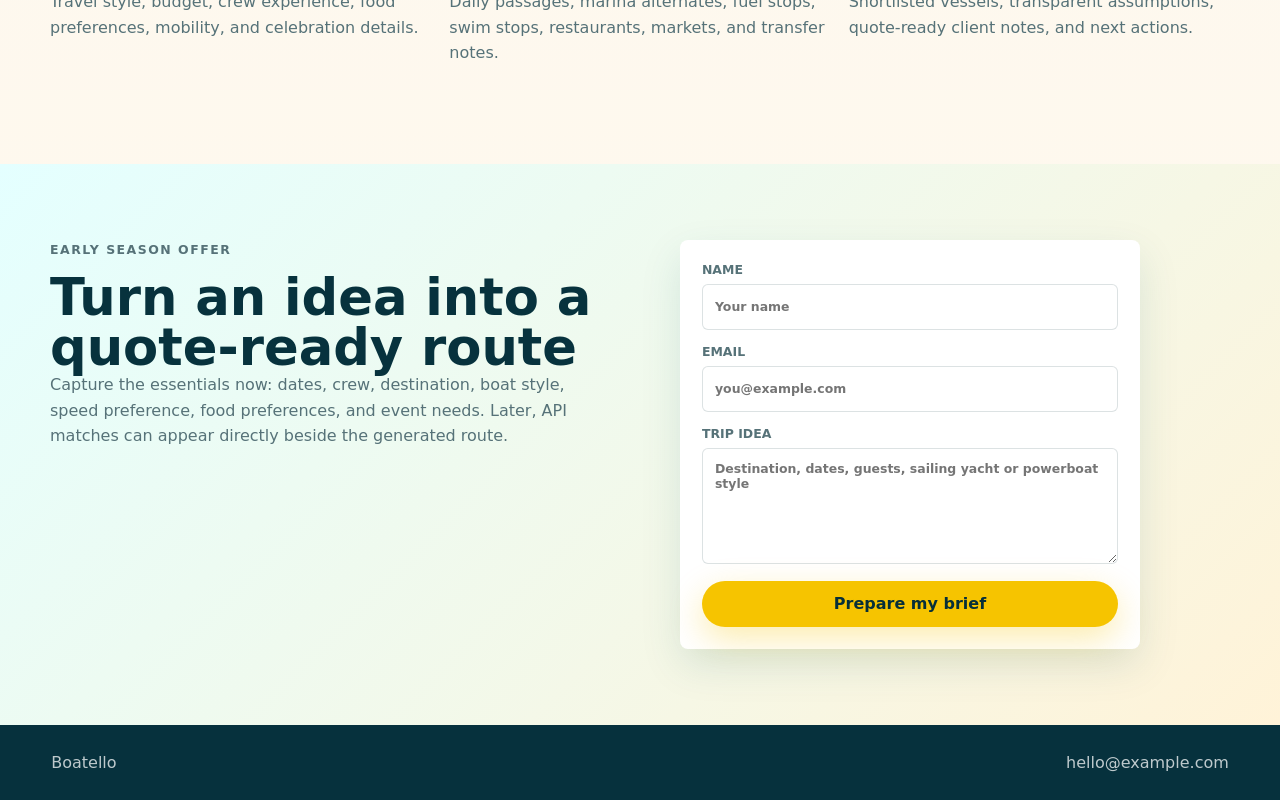
==== commit bb104e58: "Add files via upload" ====
--- a/index.html
+++ b/index.html
@@ -251,8 +251,8 @@
           <article class="article-card">
             <a class="article-image-link" href="article-stock-up.html" aria-label="Read How to stock up for a sailing holiday">
               <img
-                src="https://images.unsplash.com/photo-1515238152791-8216bfdf89a7?auto=format&fit=crop&w=900&q=82"
-                alt="Fresh food and drinks ready for a relaxed sailing holiday"
+                src="https://images.unsplash.com/photo-1542838132-92c53300491e?auto=format&fit=crop&w=900&q=82"
+                alt="Fresh groceries, fruit, and vegetables for yacht provisioning"
               />
             </a>
             <div class="article-body">
@@ -262,25 +262,29 @@
             </div>
           </article>
           <article class="article-card">
-            <img
-              src="https://images.unsplash.com/photo-1567899378494-47b22a2ae96a?auto=format&fit=crop&w=900&q=82"
-              alt="Crew preparing for a yacht trip"
-            />
+            <a class="article-image-link" href="article-best-sailing-season.html" aria-label="Read When is the best time for a sailing holiday">
+              <img
+                src="https://images.unsplash.com/photo-1500530855697-b586d89ba3ee?auto=format&fit=crop&w=900&q=82"
+                alt="Mediterranean coastline in warm sailing season light"
+              />
+            </a>
             <div class="article-body">
-              <h3>How to prepare novices for sailing</h3>
-              <p>Example article about briefing guests, packing light, safety basics, seasickness, and crew roles.</p>
-              <a class="button light" href="#articles">More info</a>
+              <h3><a href="article-best-sailing-season.html">When is the best time for a sailing holiday?</a></h3>
+              <p>Season notes for Greece, Croatia, Italy, Seychelles, and Thailand, with calmer shoulder weeks and warm-water windows.</p>
+              <a class="button light" href="article-best-sailing-season.html">More info</a>
             </div>
           </article>
           <article class="article-card">
-            <img
-              src="https://images.unsplash.com/photo-1566933293069-b55c7f326dd4?auto=format&fit=crop&w=900&q=82"
-              alt="Sailing yacht under sail in stronger wind"
-            />
+            <a class="article-image-link" href="article-prevailing-winds.html" aria-label="Read Prevailing winds in the main sailing areas">
+              <img
+                src="https://images.unsplash.com/photo-1566933293069-b55c7f326dd4?auto=format&fit=crop&w=900&q=82"
+                alt="Sailing yacht under sail in stronger wind"
+              />
+            </a>
             <div class="article-body">
-              <h3>Typical winds in Greece</h3>
-              <p>Example article about choosing between calm Ionian routes and windier Aegean passages.</p>
-              <a class="button light" href="#articles">More info</a>
+              <h3><a href="article-prevailing-winds.html">Prevailing winds in the main sailing areas</a></h3>
+              <p>A practical guide to Meltemi, Bora, Jugo, Mistral, thermal breezes, trade winds, and when to stay flexible.</p>
+              <a class="button light" href="article-prevailing-winds.html">More info</a>
             </div>
           </article>
         </div>
--- a/styles.css
+++ b/styles.css
@@ -844,6 +844,132 @@
 
 .article-cta h2 {
   margin: 0;
+}
+
+.wind-note {
+  gap: 18px;
+}
+
+.windrose {
+  position: relative;
+  aspect-ratio: 1;
+  width: 100%;
+  max-width: 250px;
+  margin: 4px auto 18px;
+  border: 1px solid rgba(0, 163, 181, 0.24);
+  border-radius: 50%;
+  background:
+    radial-gradient(circle at center, #ffffff 0 18%, transparent 19%),
+    conic-gradient(from 0deg, rgba(0, 163, 181, 0.1), rgba(255, 200, 0, 0.16), rgba(0, 163, 181, 0.1));
+}
+
+.windrose::before,
+.windrose::after {
+  content: "";
+  position: absolute;
+  inset: 50% auto auto 50%;
+  width: 1px;
+  height: 88%;
+  background: rgba(9, 65, 76, 0.2);
+  transform: translate(-50%, -50%);
+}
+
+.windrose::after {
+  transform: translate(-50%, -50%) rotate(90deg);
+}
+
+.windrose-label {
+  position: absolute;
+  color: var(--ink);
+  font-size: 0.78rem;
+  font-weight: 900;
+}
+
+.windrose-label.north {
+  top: 8px;
+  left: 50%;
+  transform: translateX(-50%);
+}
+
+.windrose-label.east {
+  top: 50%;
+  right: 9px;
+  transform: translateY(-50%);
+}
+
+.windrose-label.south {
+  bottom: 8px;
+  left: 50%;
+  transform: translateX(-50%);
+}
+
+.windrose-label.west {
+  top: 50%;
+  left: 9px;
+  transform: translateY(-50%);
+}
+
+.wind-arrow {
+  position: absolute;
+  display: grid;
+  place-items: center;
+  min-width: 78px;
+  min-height: 28px;
+  border: 1px solid rgba(0, 163, 181, 0.22);
+  border-radius: 999px;
+  color: var(--ink);
+  background: rgba(255, 255, 255, 0.86);
+  font-size: 0.72rem;
+  font-weight: 900;
+}
+
+.wind-arrow::before {
+  content: "";
+  position: absolute;
+  width: 36px;
+  height: 2px;
+  background: var(--teal);
+}
+
+.wind-arrow.meltemi {
+  top: 24%;
+  left: 49%;
+  transform: translateX(-50%);
+}
+
+.wind-arrow.meltemi::before {
+  right: -28px;
+  transform: rotate(180deg);
+}
+
+.wind-arrow.bora {
+  top: 31%;
+  right: 8%;
+}
+
+.wind-arrow.bora::before {
+  right: -28px;
+  transform: rotate(225deg);
+}
+
+.wind-arrow.jugo {
+  right: 12%;
+  bottom: 24%;
+}
+
+.wind-arrow.jugo::before {
+  left: -28px;
+  transform: rotate(45deg);
+}
+
+.wind-arrow.mistral {
+  bottom: 28%;
+  left: 6%;
+}
+
+.wind-arrow.mistral::before {
+  left: -28px;
+  transform: rotate(135deg);
 }
 
 .finder-head {
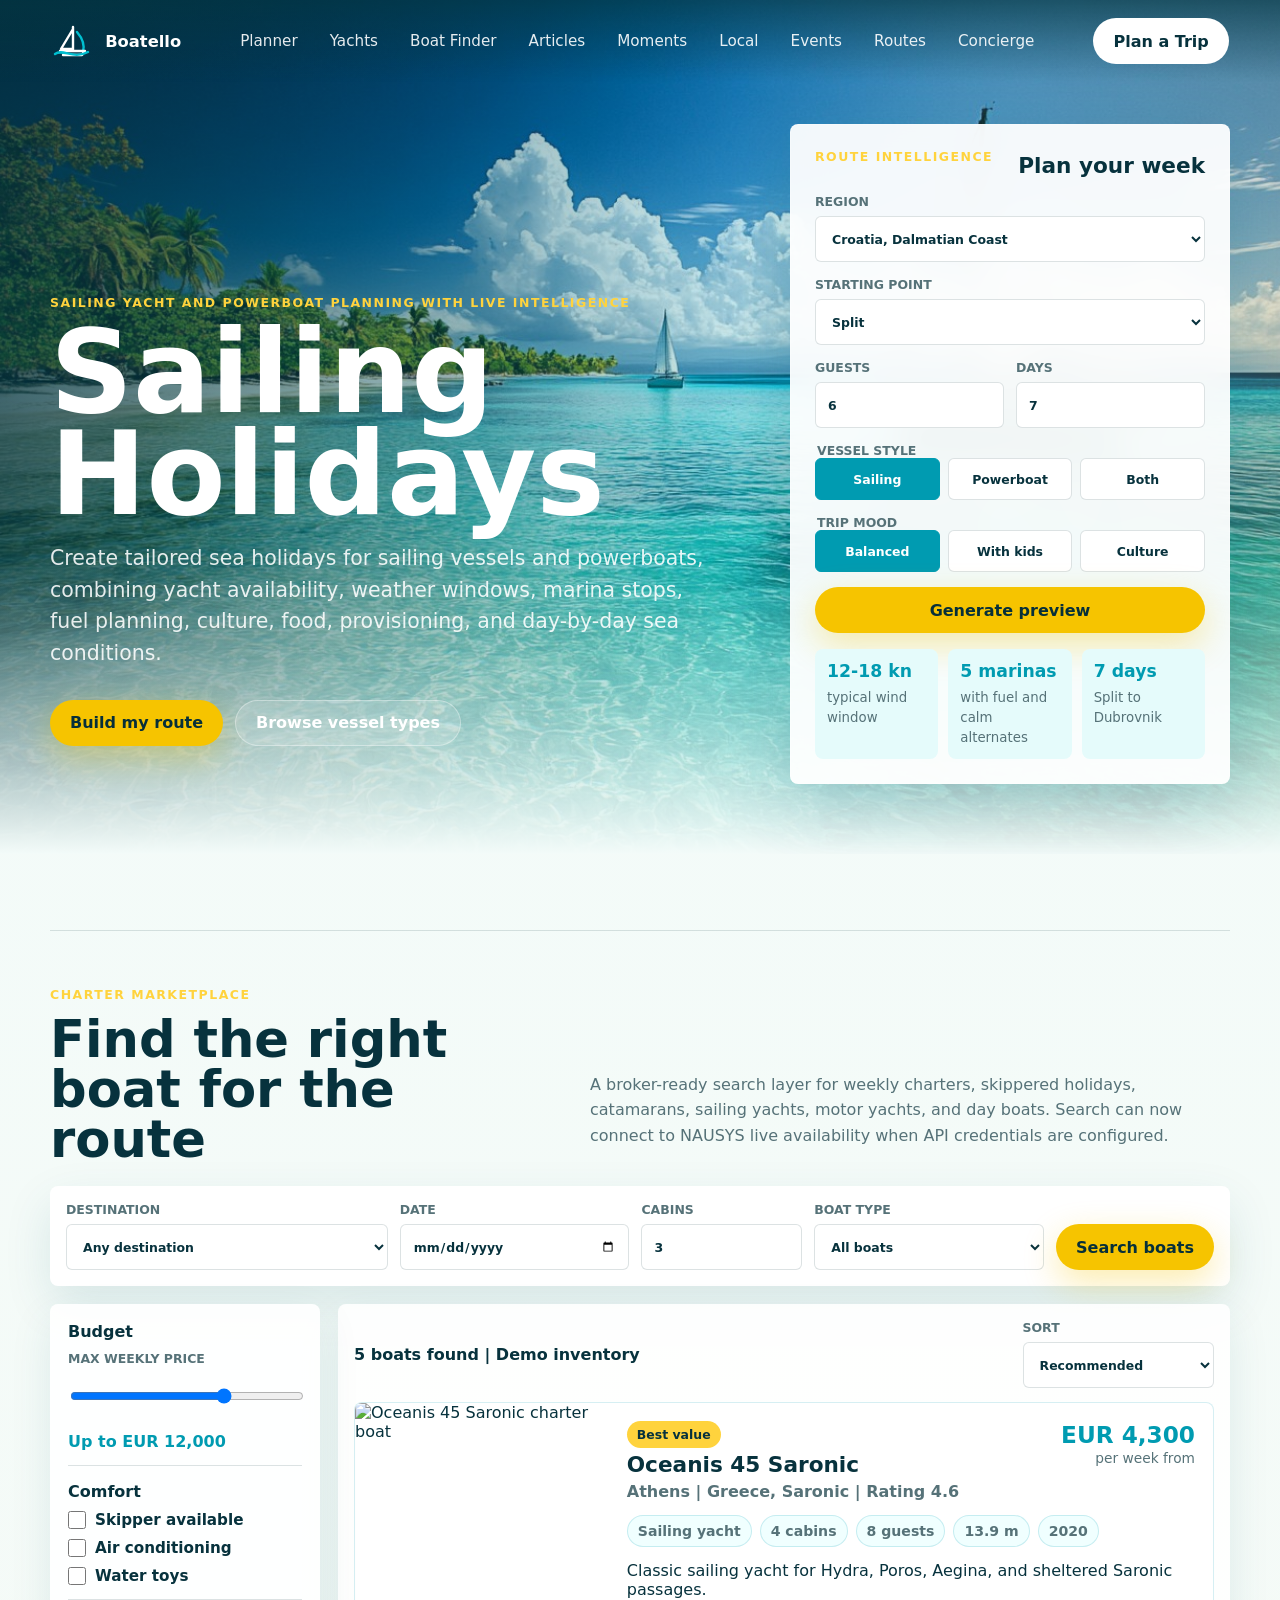
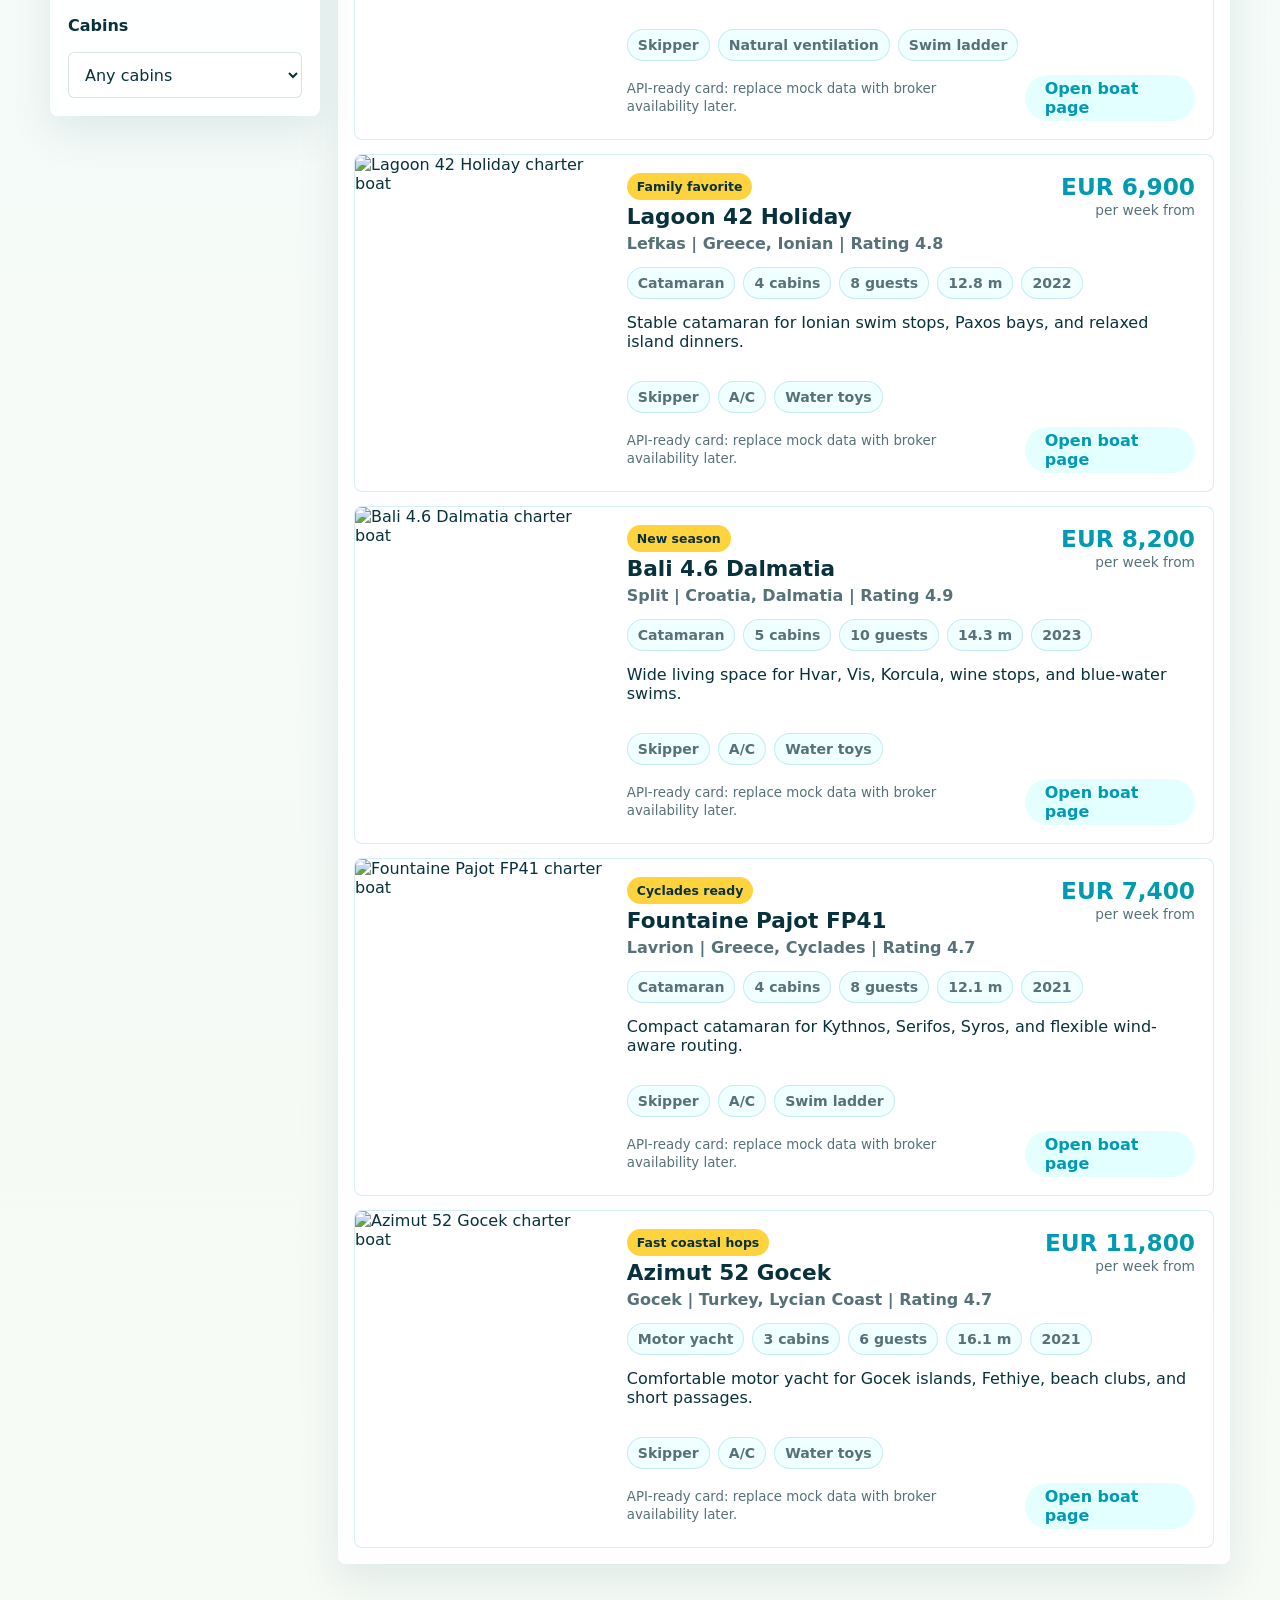
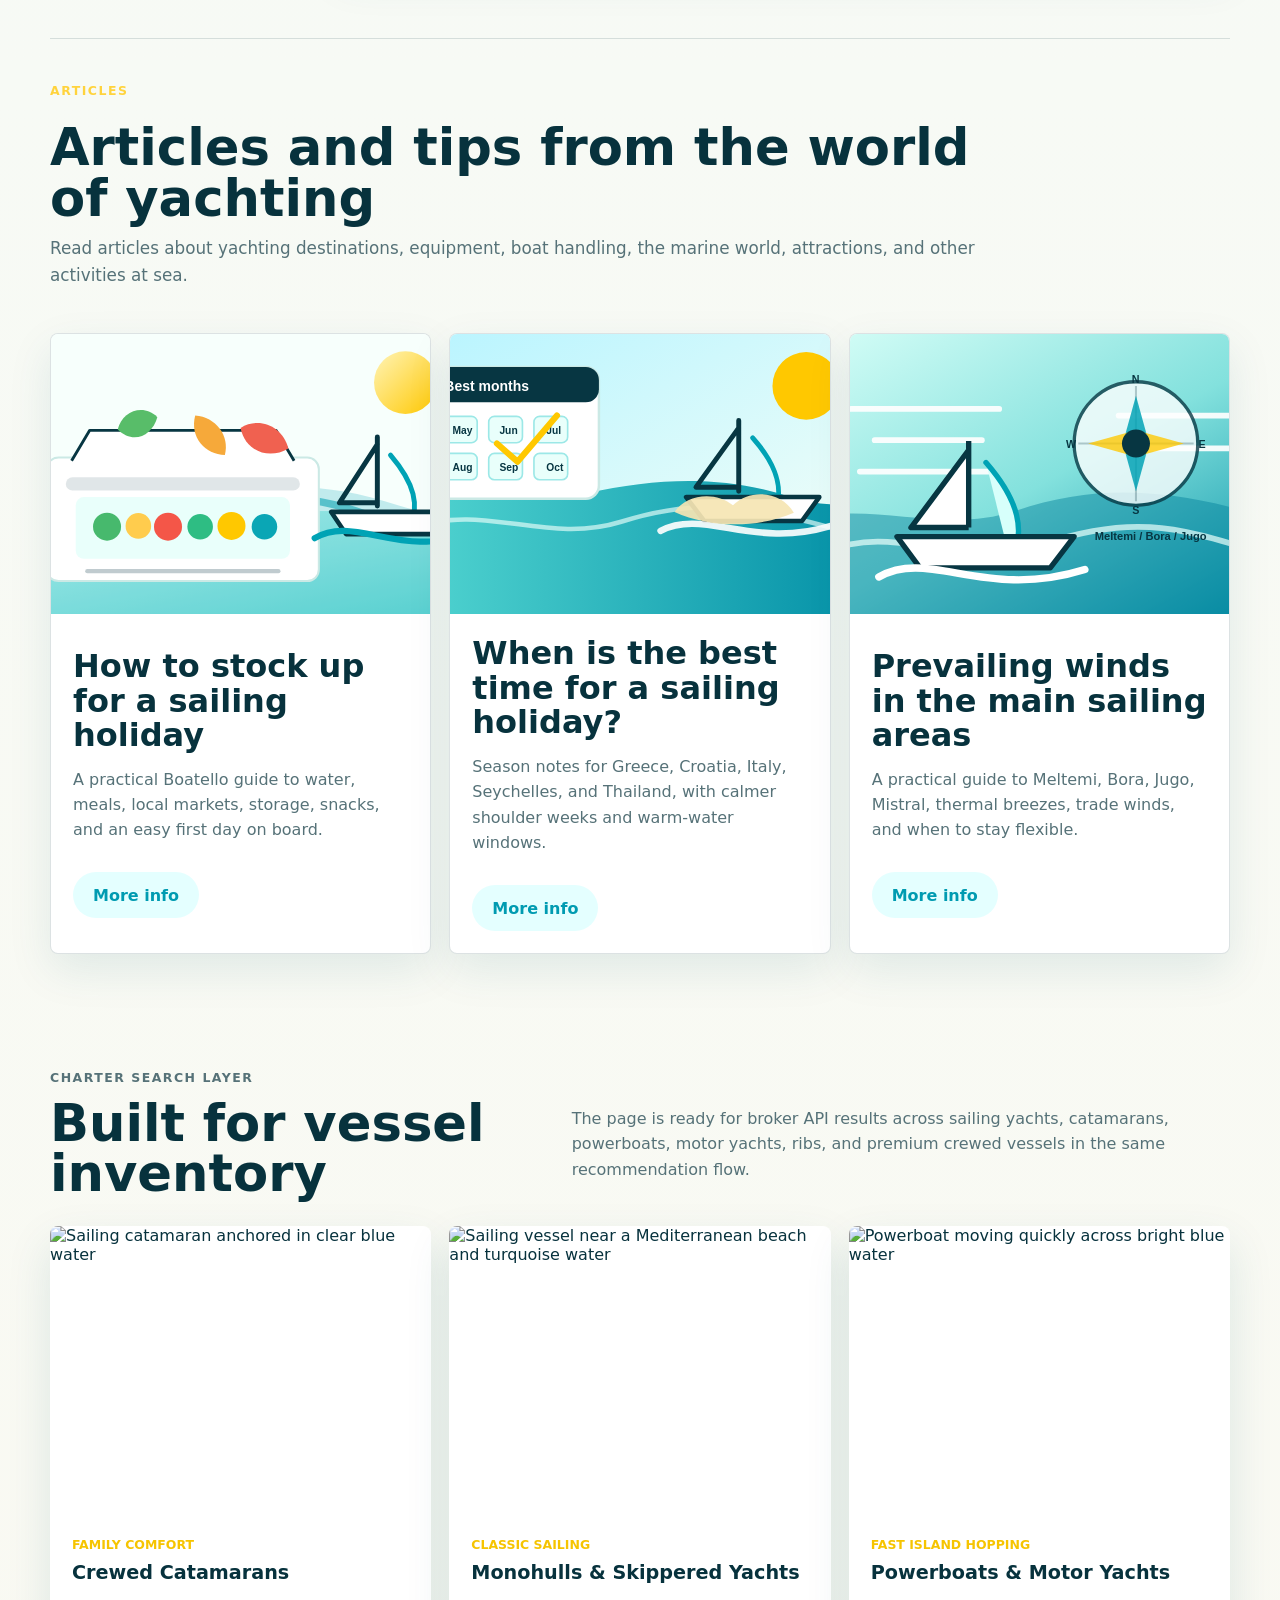
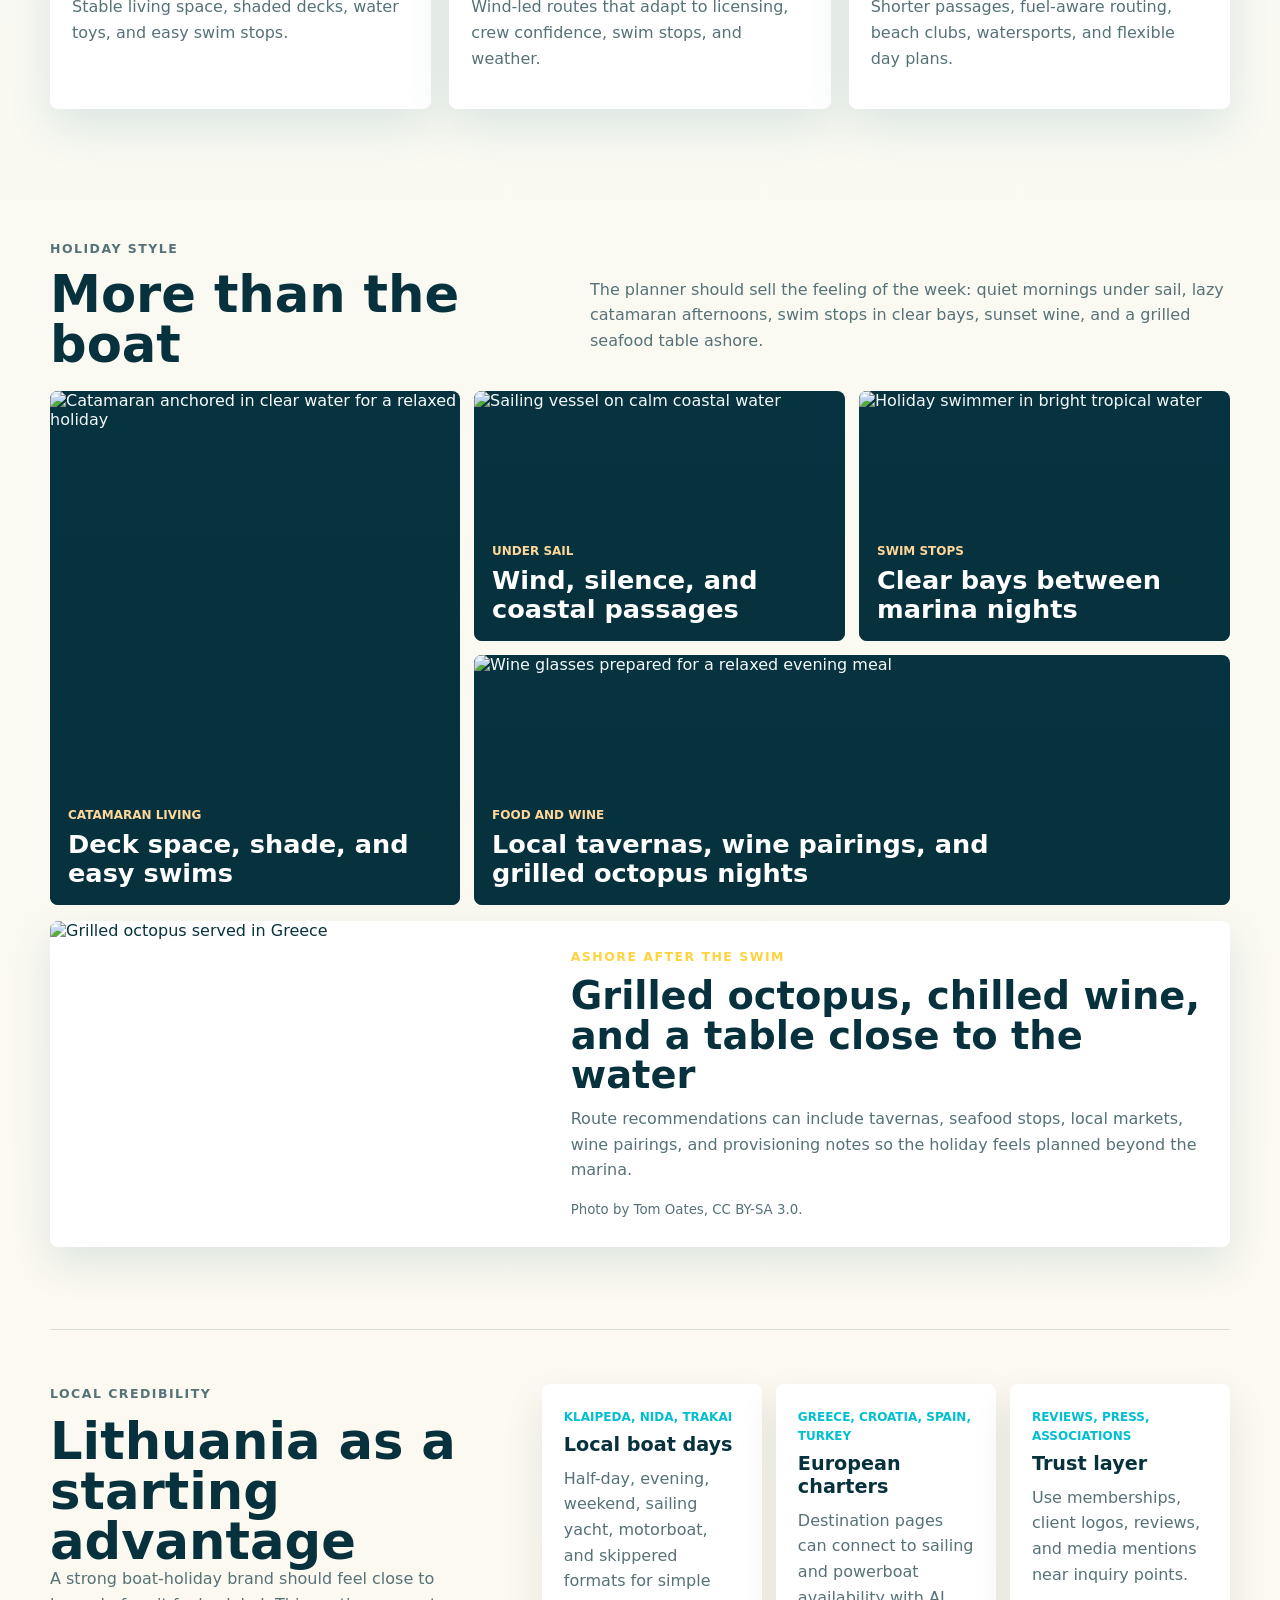
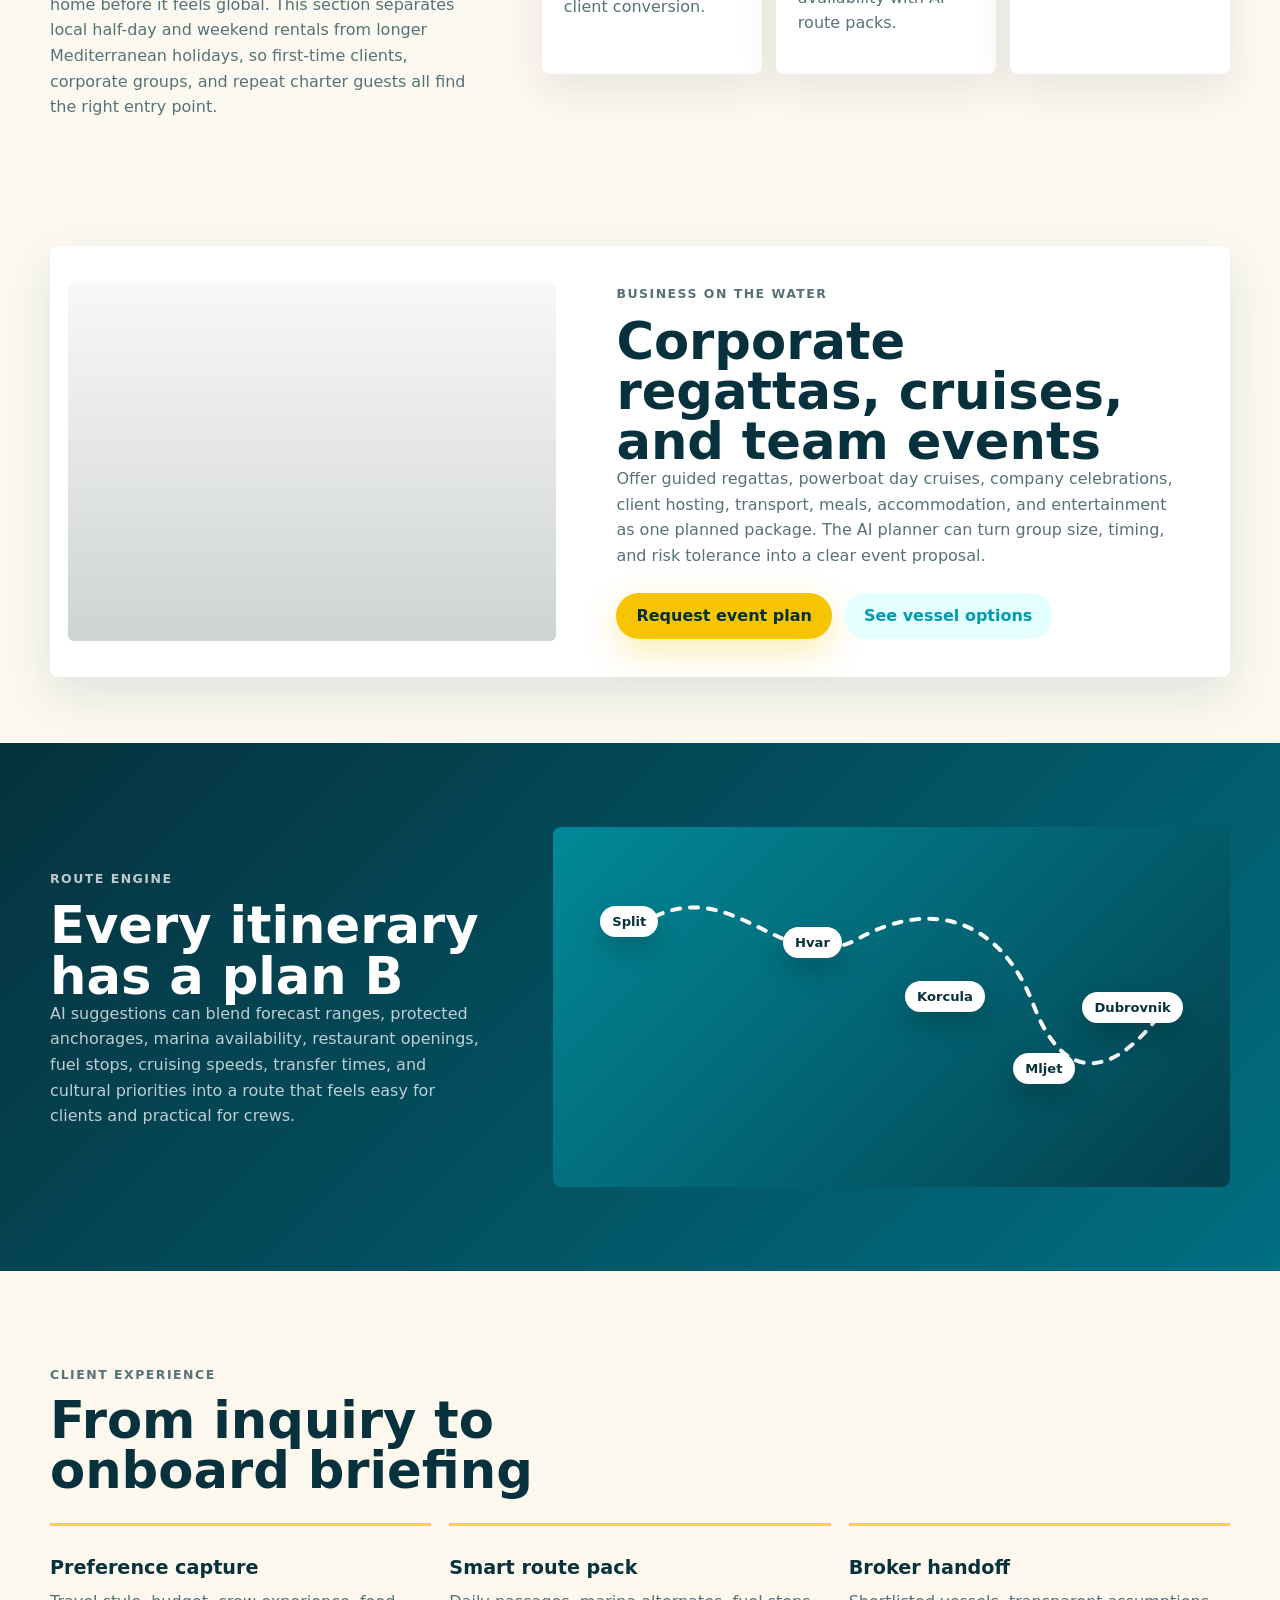
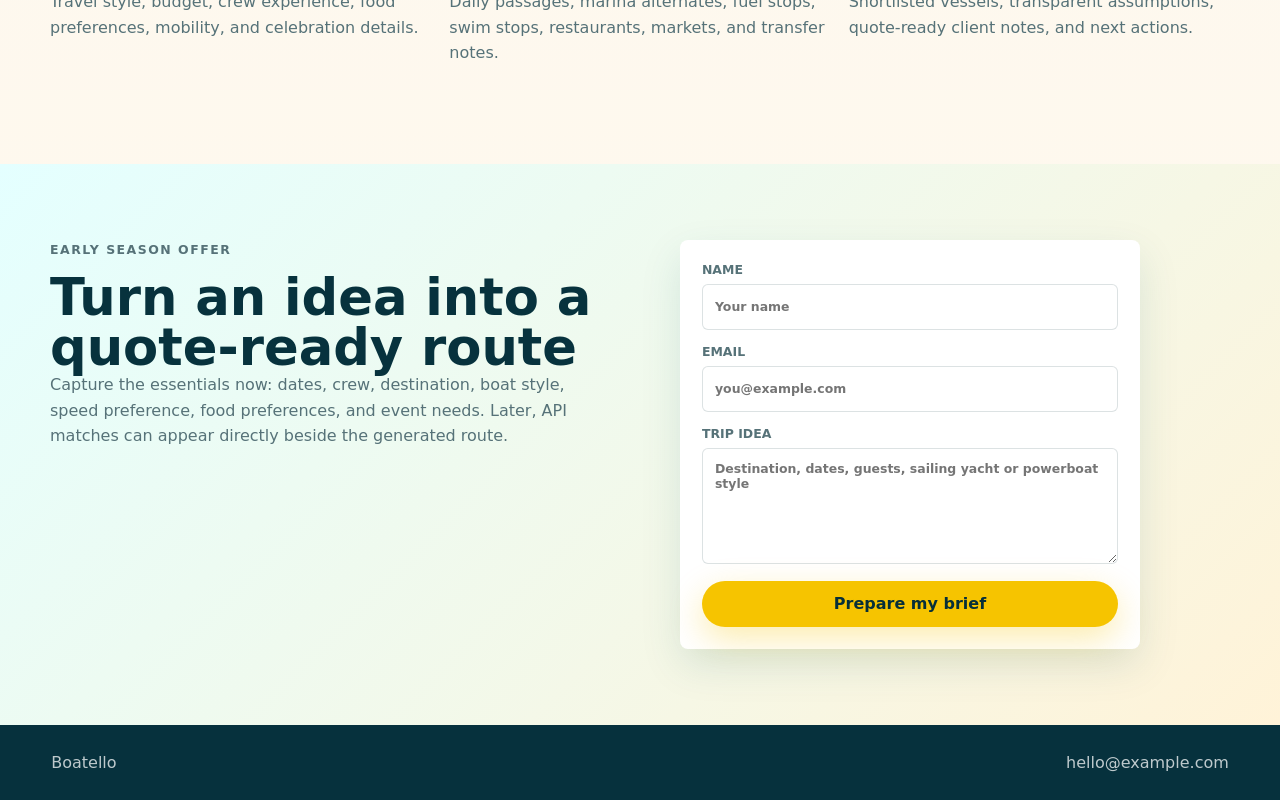
==== commit bc2f3de6: "Add files via upload" ====
--- a/index.html
+++ b/index.html
@@ -251,7 +251,7 @@
           <article class="article-card">
             <a class="article-image-link" href="article-stock-up.html" aria-label="Read How to stock up for a sailing holiday">
               <img
-                src="https://images.unsplash.com/photo-1542838132-92c53300491e?auto=format&fit=crop&w=900&q=82"
+                src="article-provisioning-card.svg"
                 alt="Fresh groceries, fruit, and vegetables for yacht provisioning"
               />
             </a>
@@ -264,7 +264,7 @@
           <article class="article-card">
             <a class="article-image-link" href="article-best-sailing-season.html" aria-label="Read When is the best time for a sailing holiday">
               <img
-                src="https://images.unsplash.com/photo-1500530855697-b586d89ba3ee?auto=format&fit=crop&w=900&q=82"
+                src="article-season-card.svg"
                 alt="Mediterranean coastline in warm sailing season light"
               />
             </a>
@@ -277,7 +277,7 @@
           <article class="article-card">
             <a class="article-image-link" href="article-prevailing-winds.html" aria-label="Read Prevailing winds in the main sailing areas">
               <img
-                src="https://images.unsplash.com/photo-1566933293069-b55c7f326dd4?auto=format&fit=crop&w=900&q=82"
+                src="article-winds-card.svg"
                 alt="Sailing yacht under sail in stronger wind"
               />
             </a>
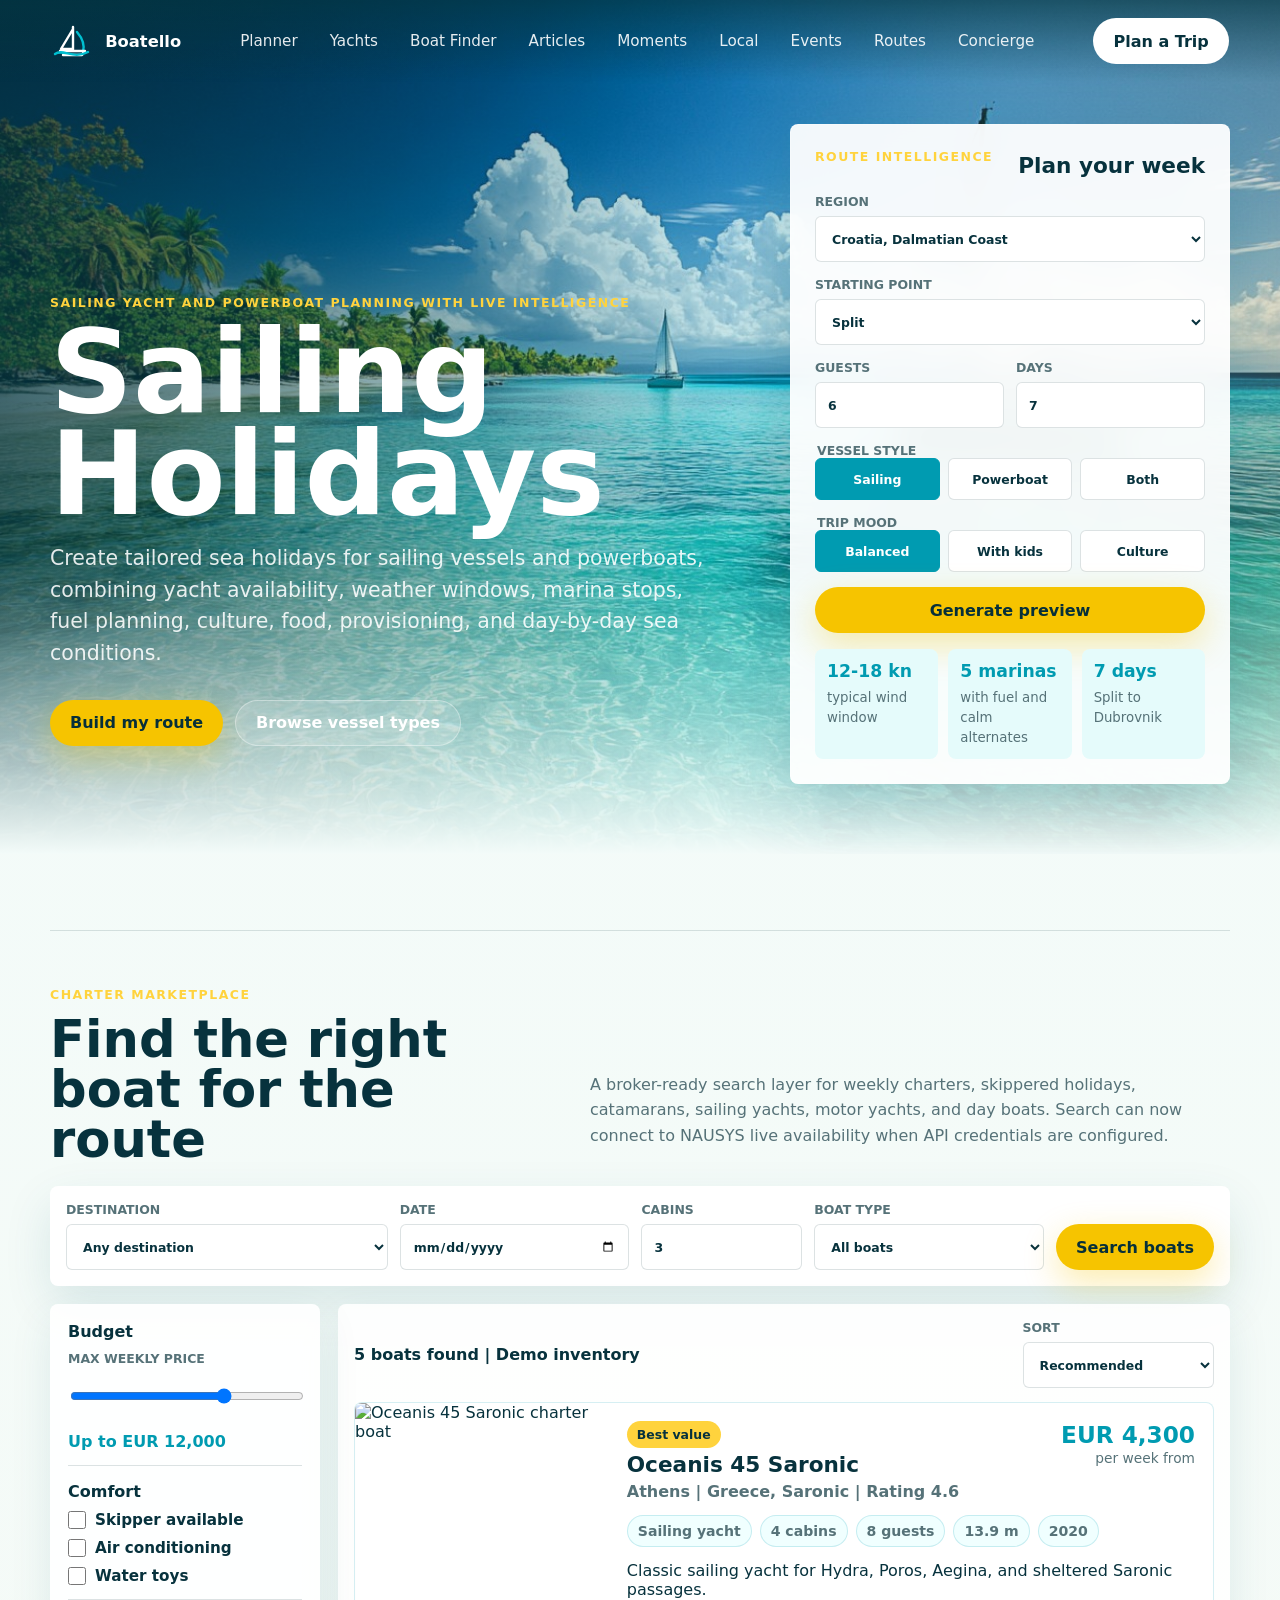
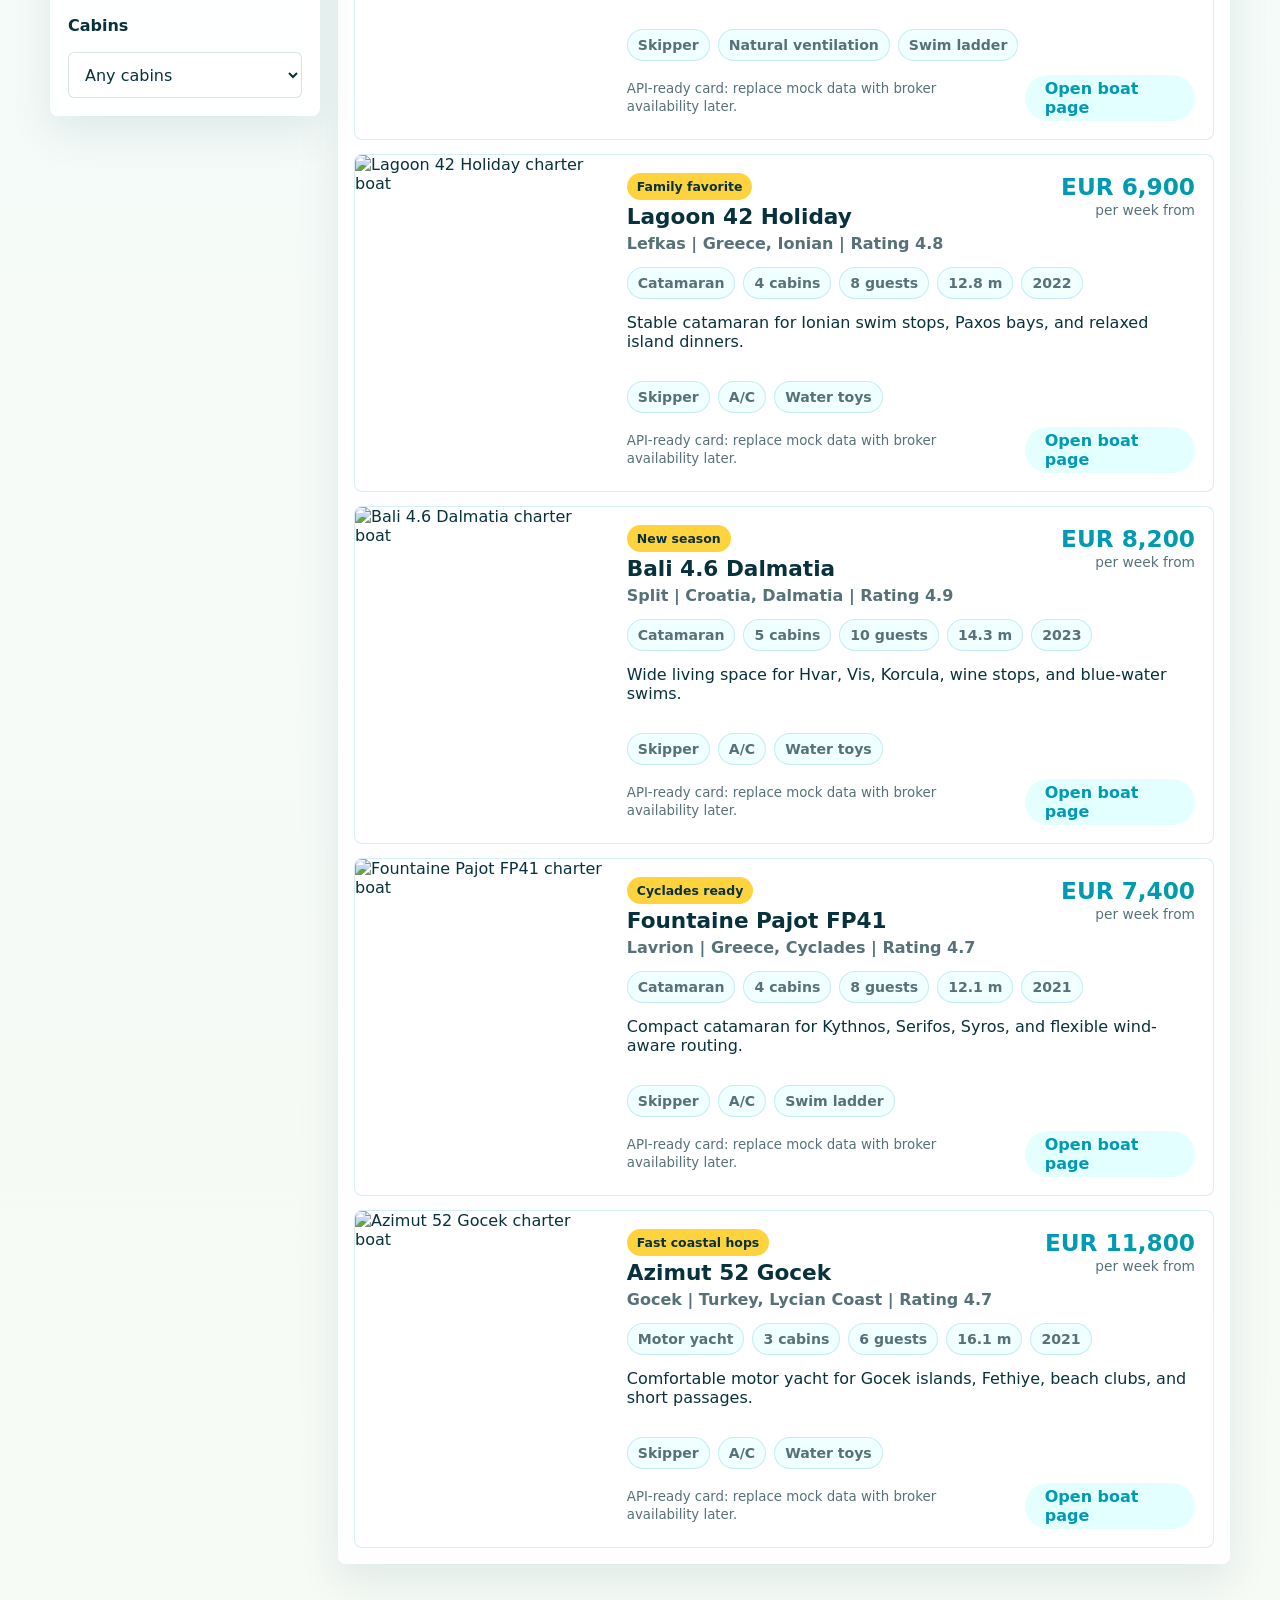
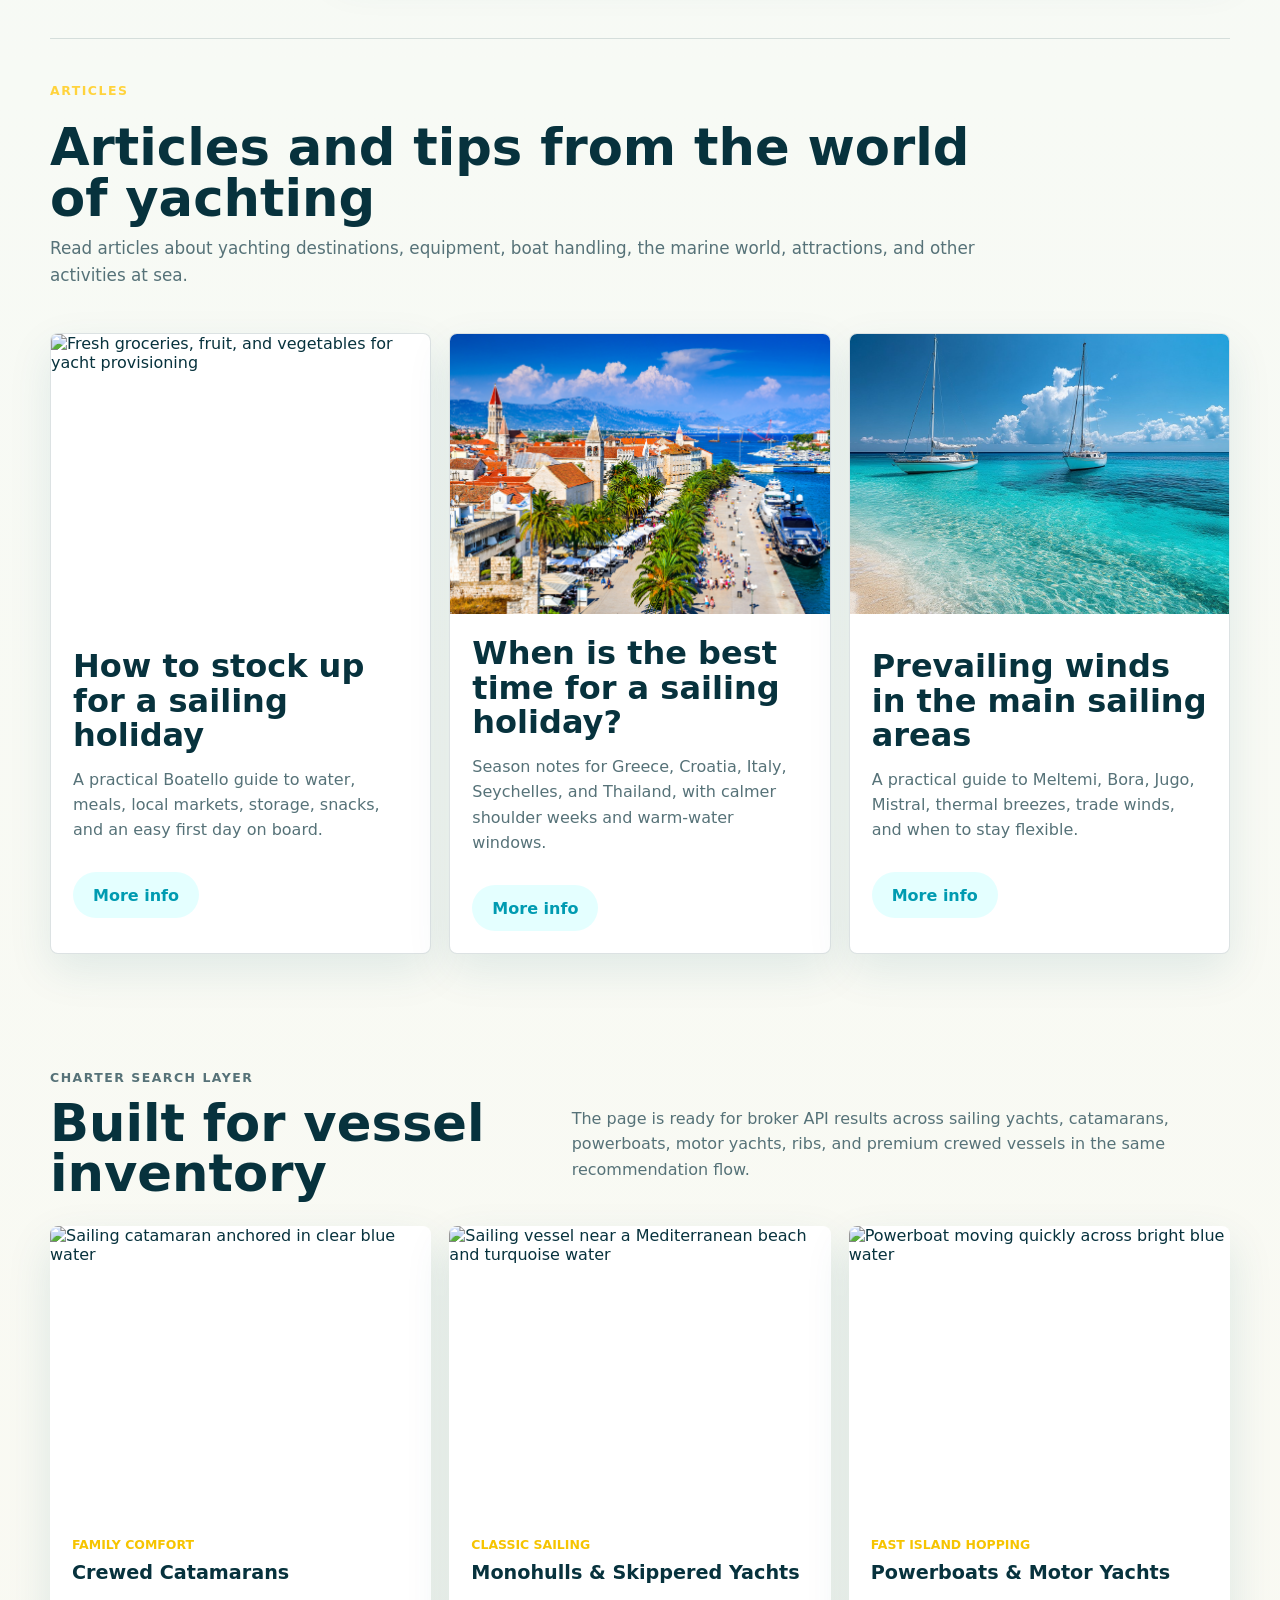
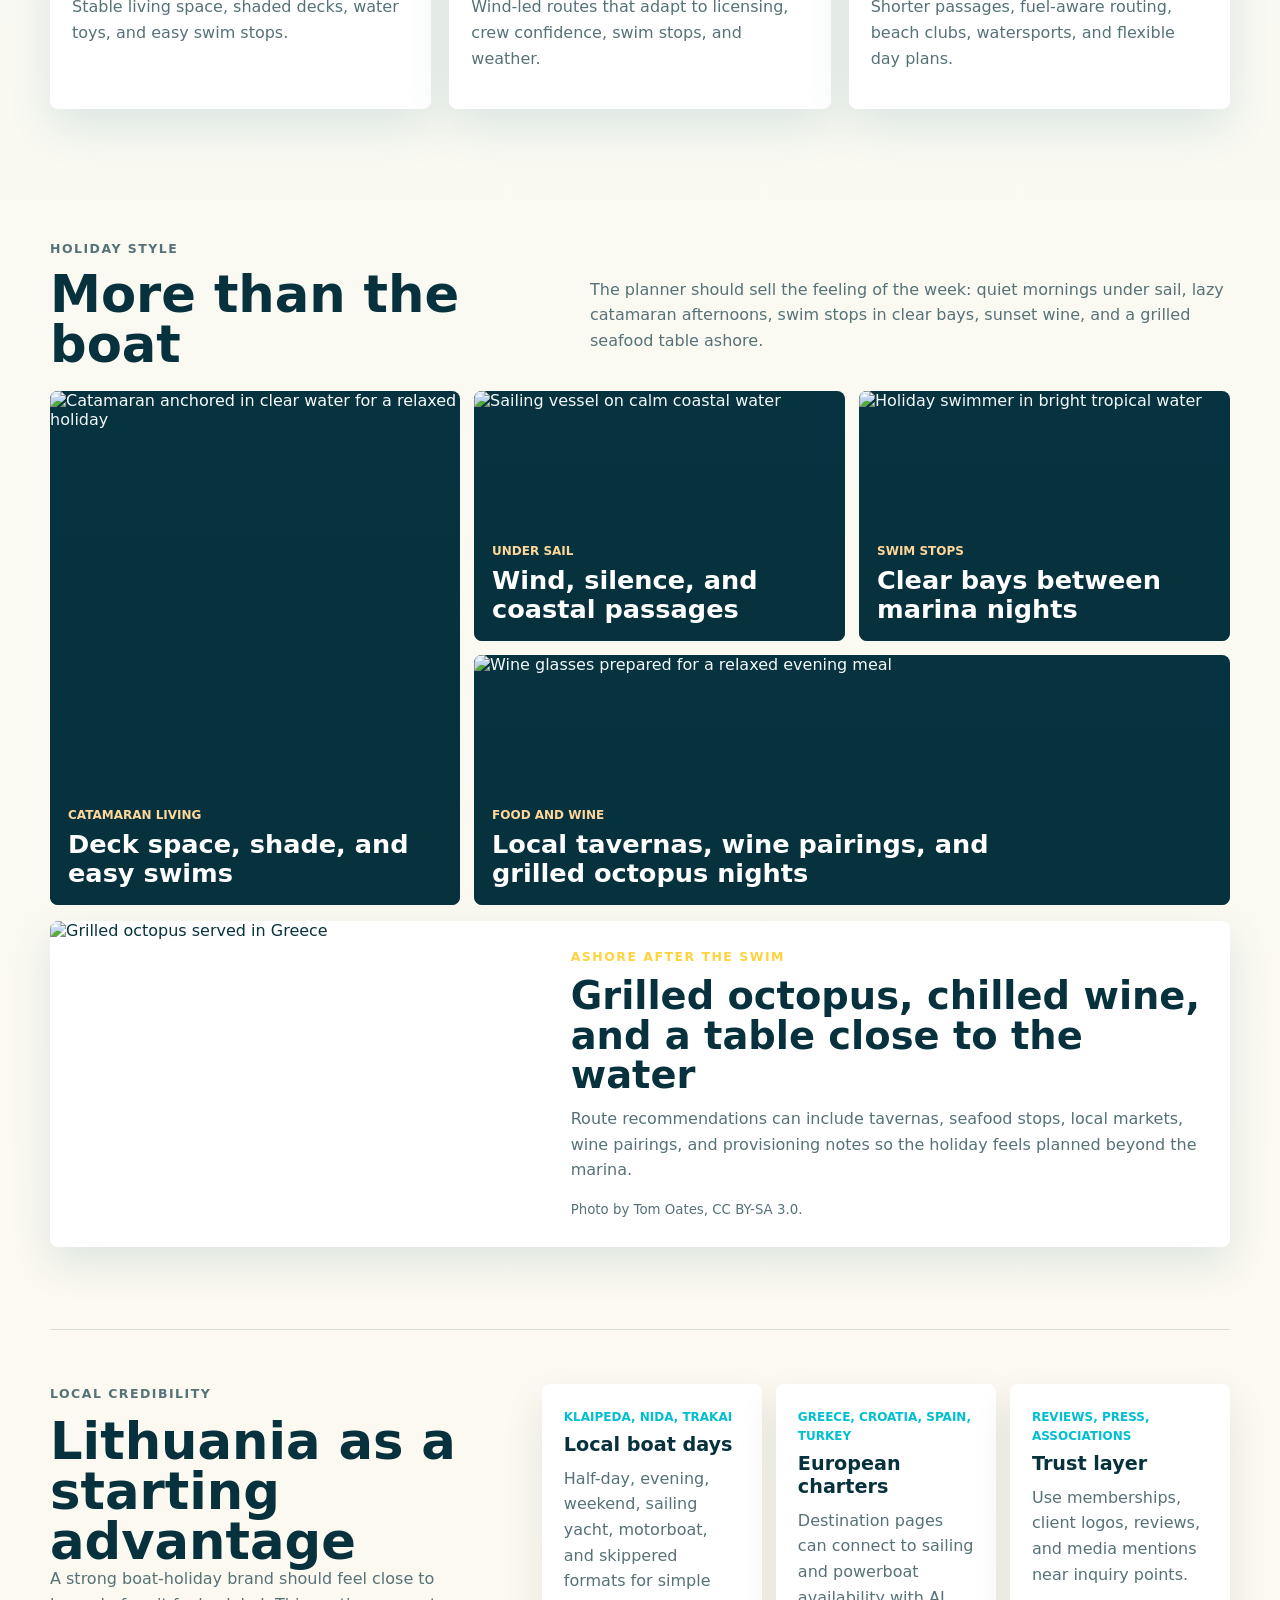
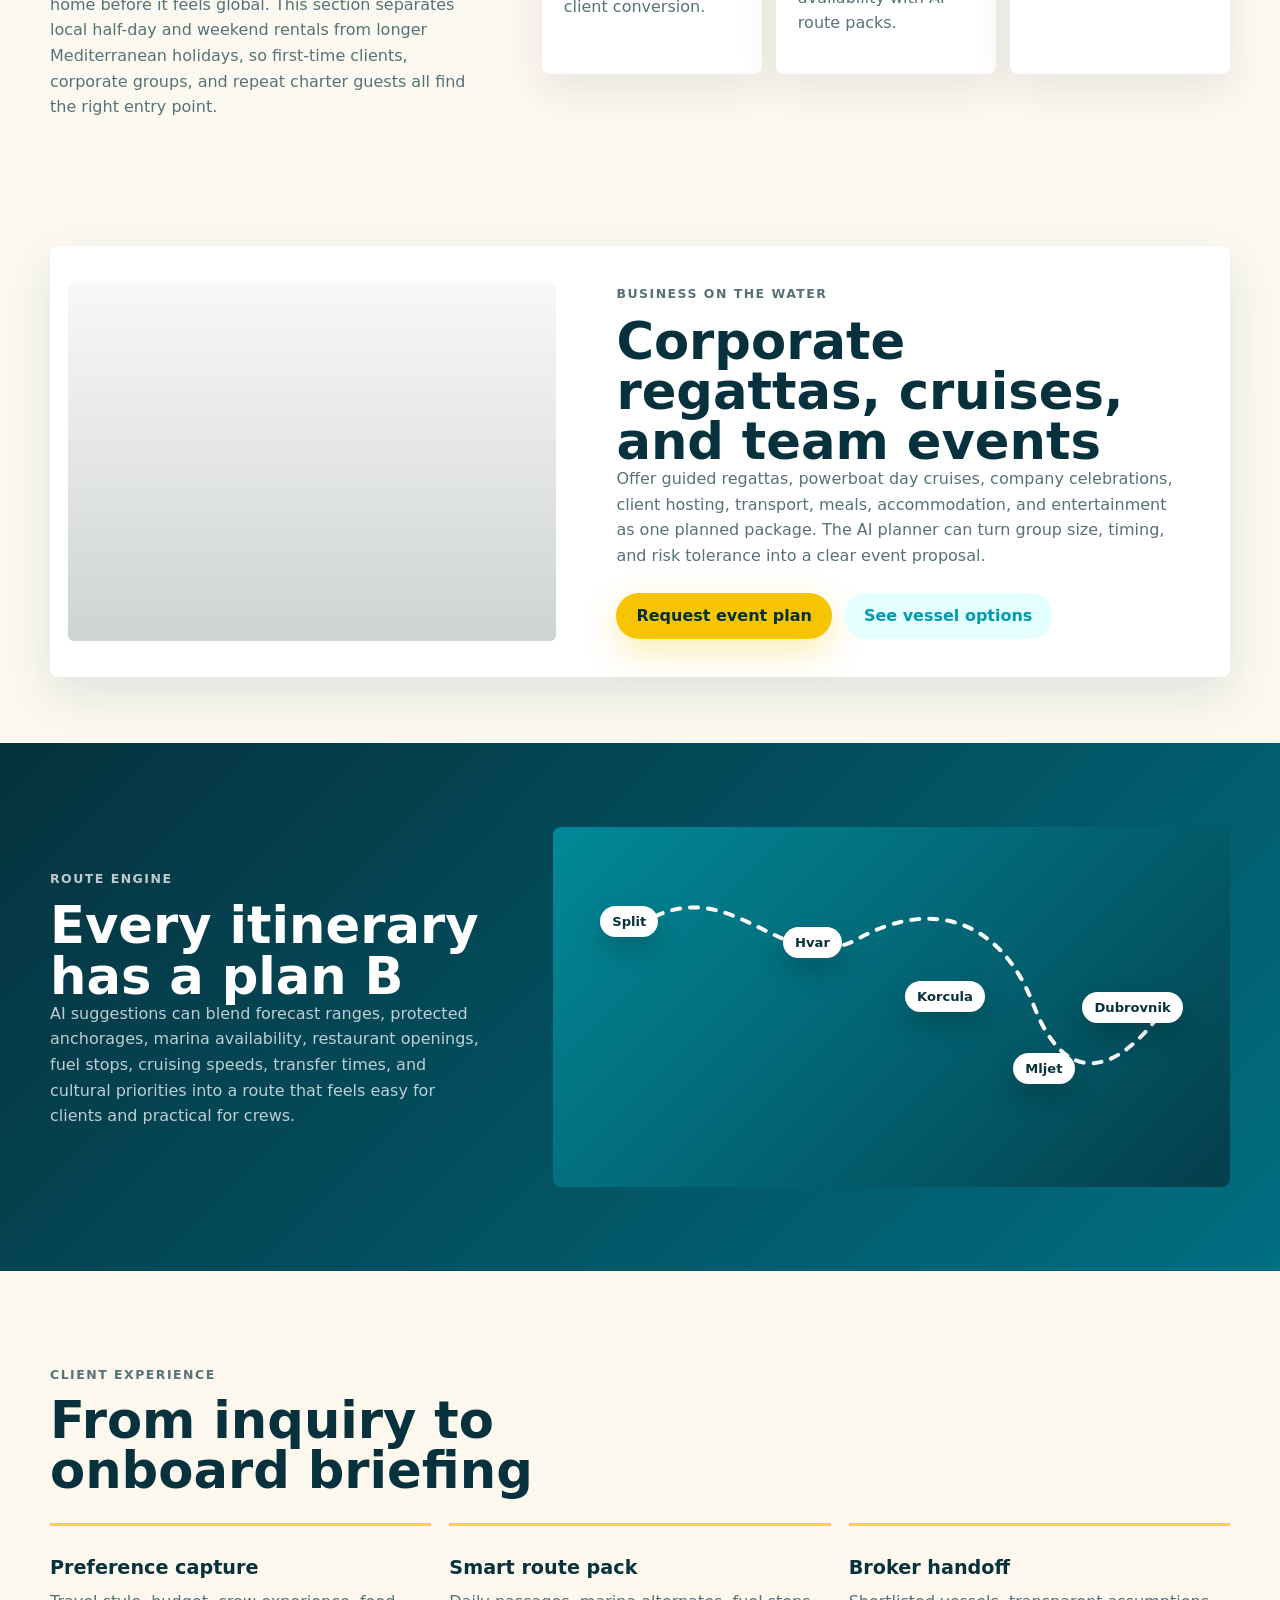
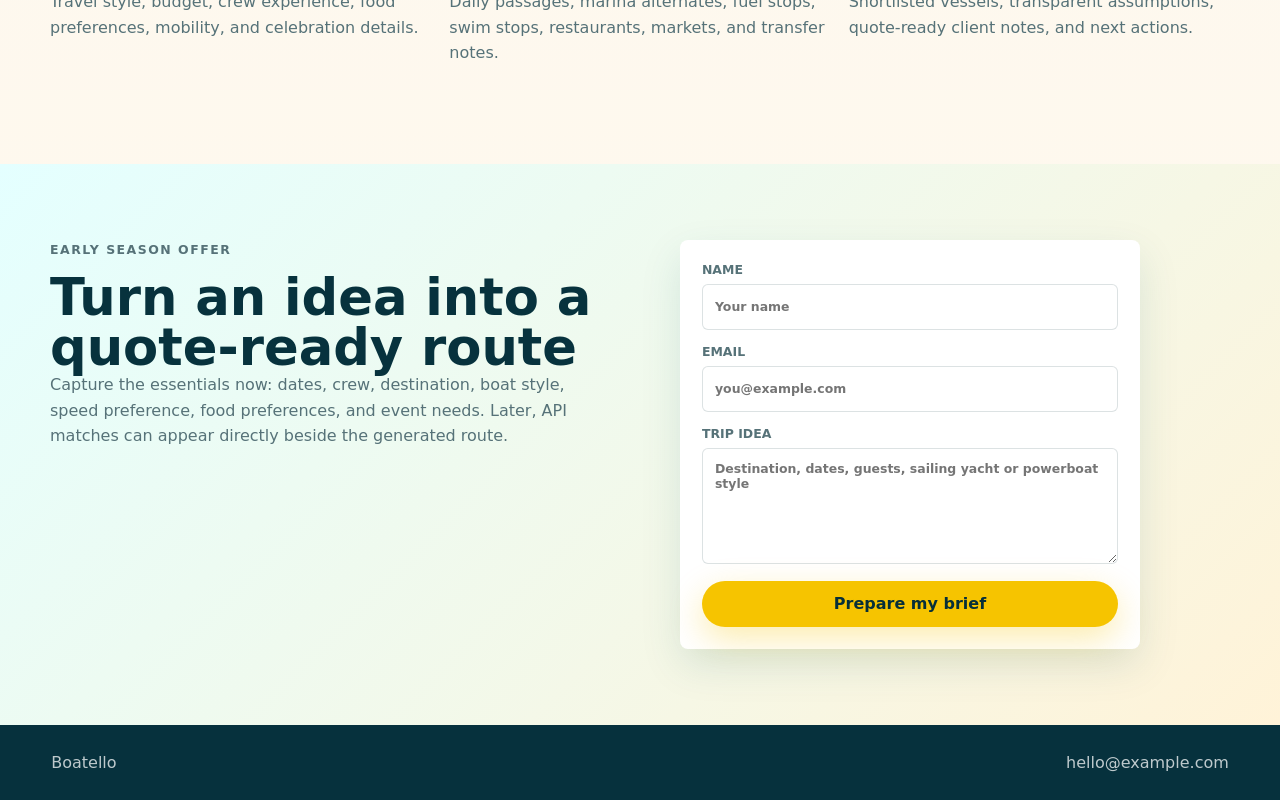
==== commit 91feff58: "Add files via upload" ====
--- a/index.html
+++ b/index.html
@@ -251,7 +251,7 @@
           <article class="article-card">
             <a class="article-image-link" href="article-stock-up.html" aria-label="Read How to stock up for a sailing holiday">
               <img
-                src="article-provisioning-card.svg"
+                src="https://images.unsplash.com/photo-1542838132-92c53300491e?auto=format&fit=crop&w=900&q=82"
                 alt="Fresh groceries, fruit, and vegetables for yacht provisioning"
               />
             </a>
@@ -264,8 +264,8 @@
           <article class="article-card">
             <a class="article-image-link" href="article-best-sailing-season.html" aria-label="Read When is the best time for a sailing holiday">
               <img
-                src="article-season-card.svg"
-                alt="Mediterranean coastline in warm sailing season light"
+                src="article-trogir-croatia.jpg"
+                alt="Trogir waterfront in Croatia during the Mediterranean sailing season"
               />
             </a>
             <div class="article-body">
@@ -277,8 +277,8 @@
           <article class="article-card">
             <a class="article-image-link" href="article-prevailing-winds.html" aria-label="Read Prevailing winds in the main sailing areas">
               <img
-                src="article-winds-card.svg"
-                alt="Sailing yacht under sail in stronger wind"
+                src="article-sailboats-tropical-paradise.jpg"
+                alt="Sailboats on turquoise water for sailing conditions and wind planning"
               />
             </a>
             <div class="article-body">
